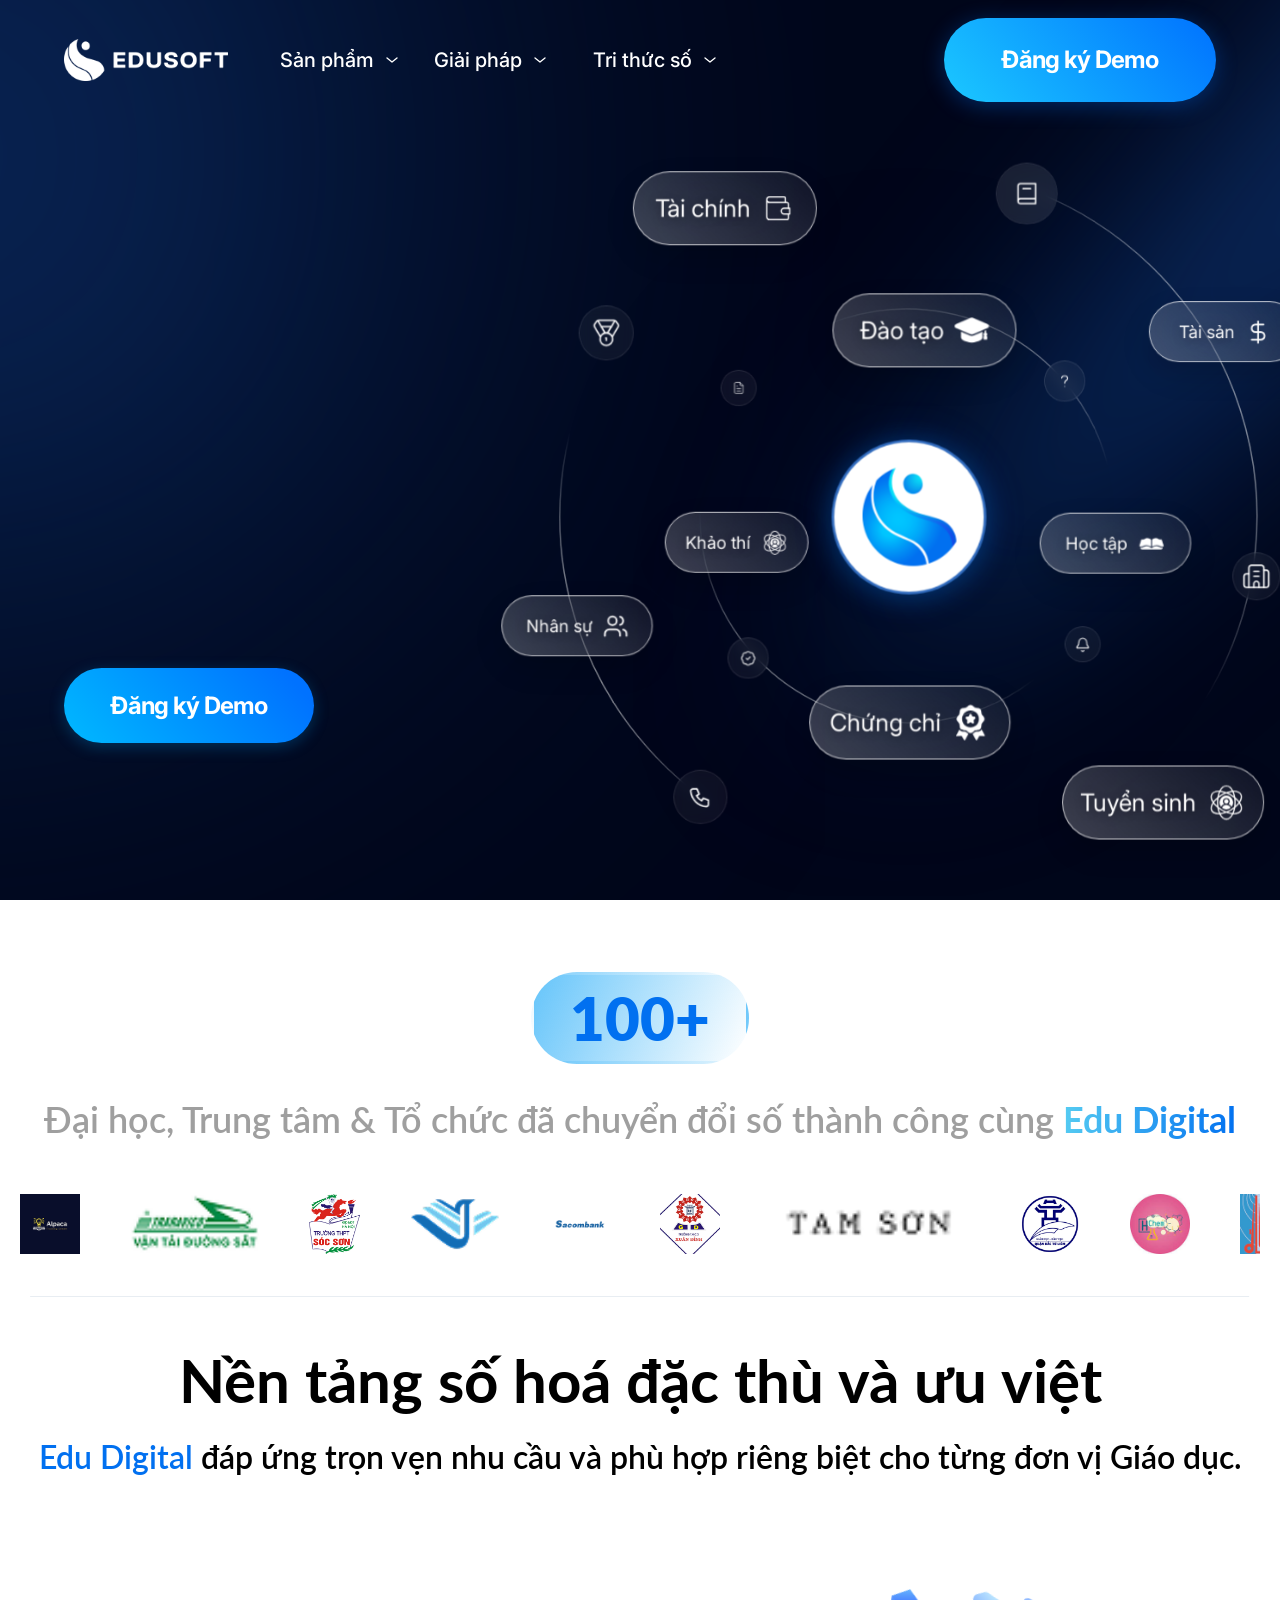
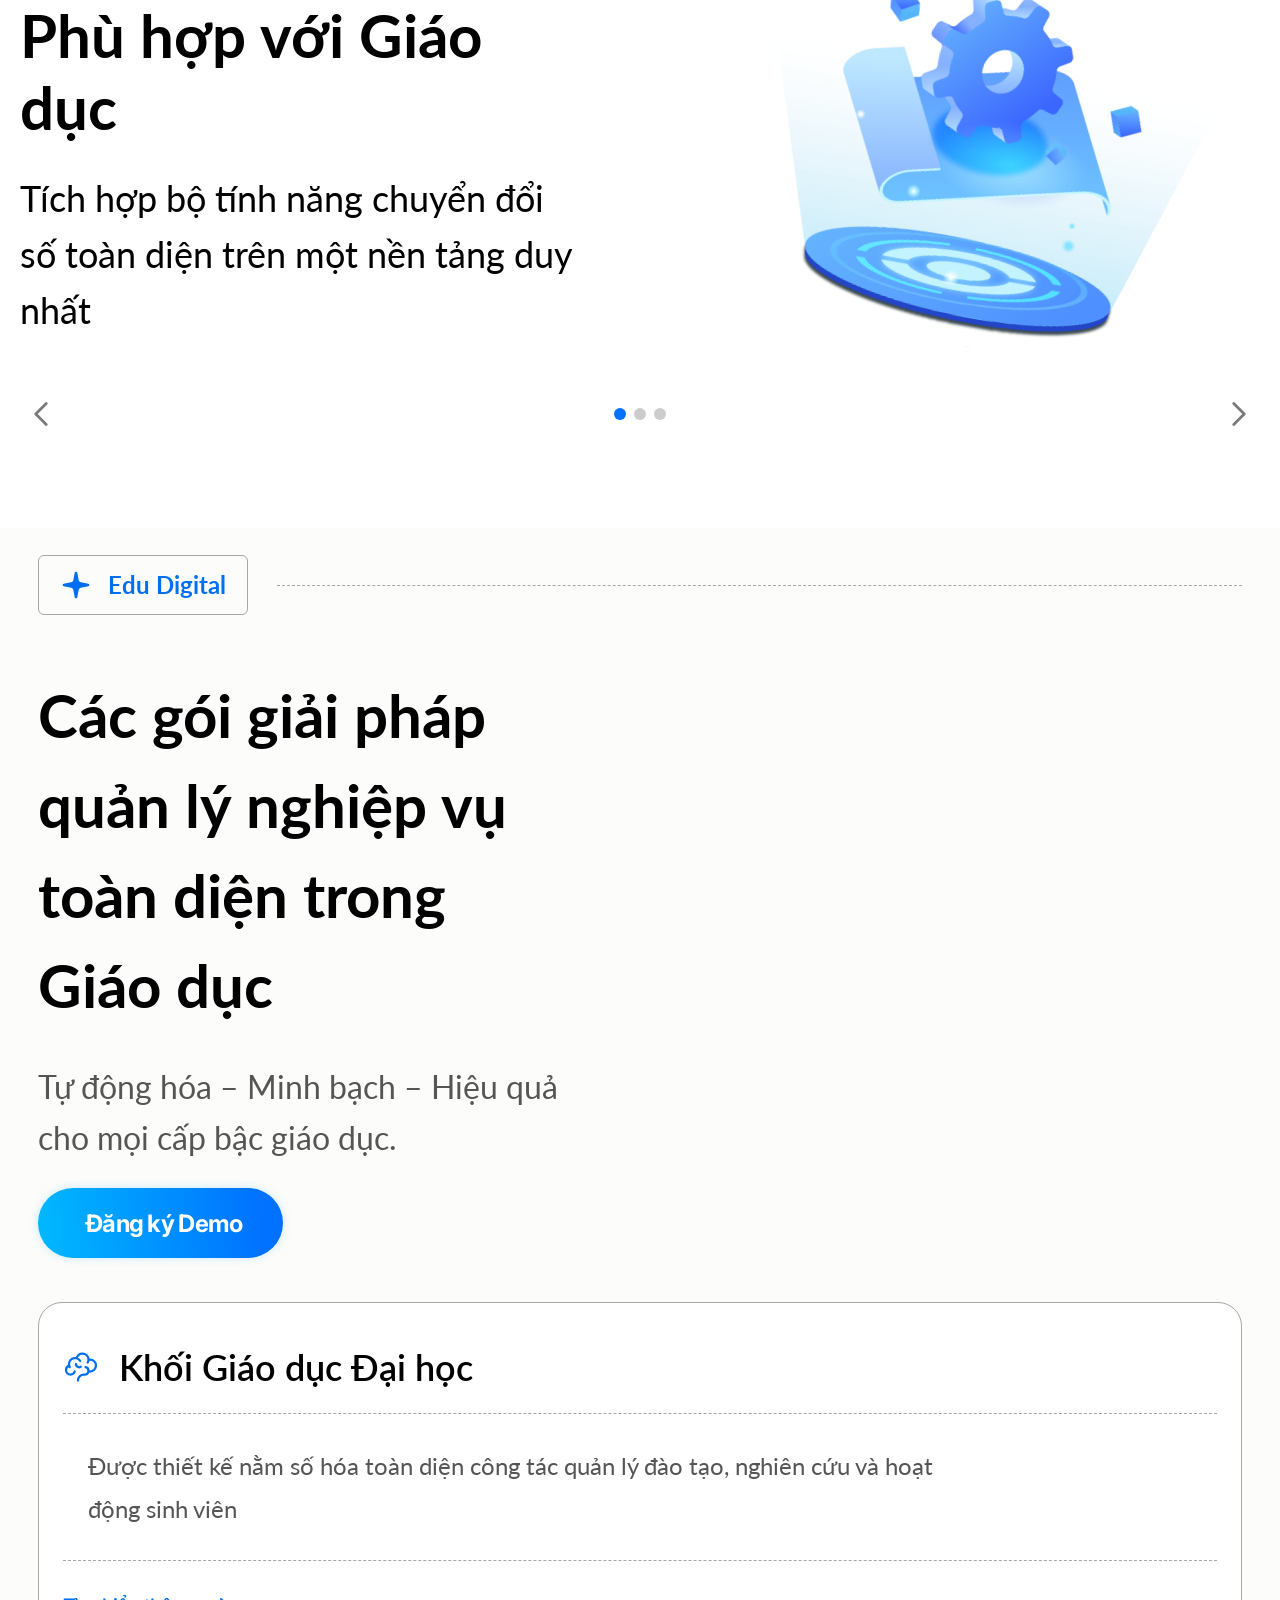
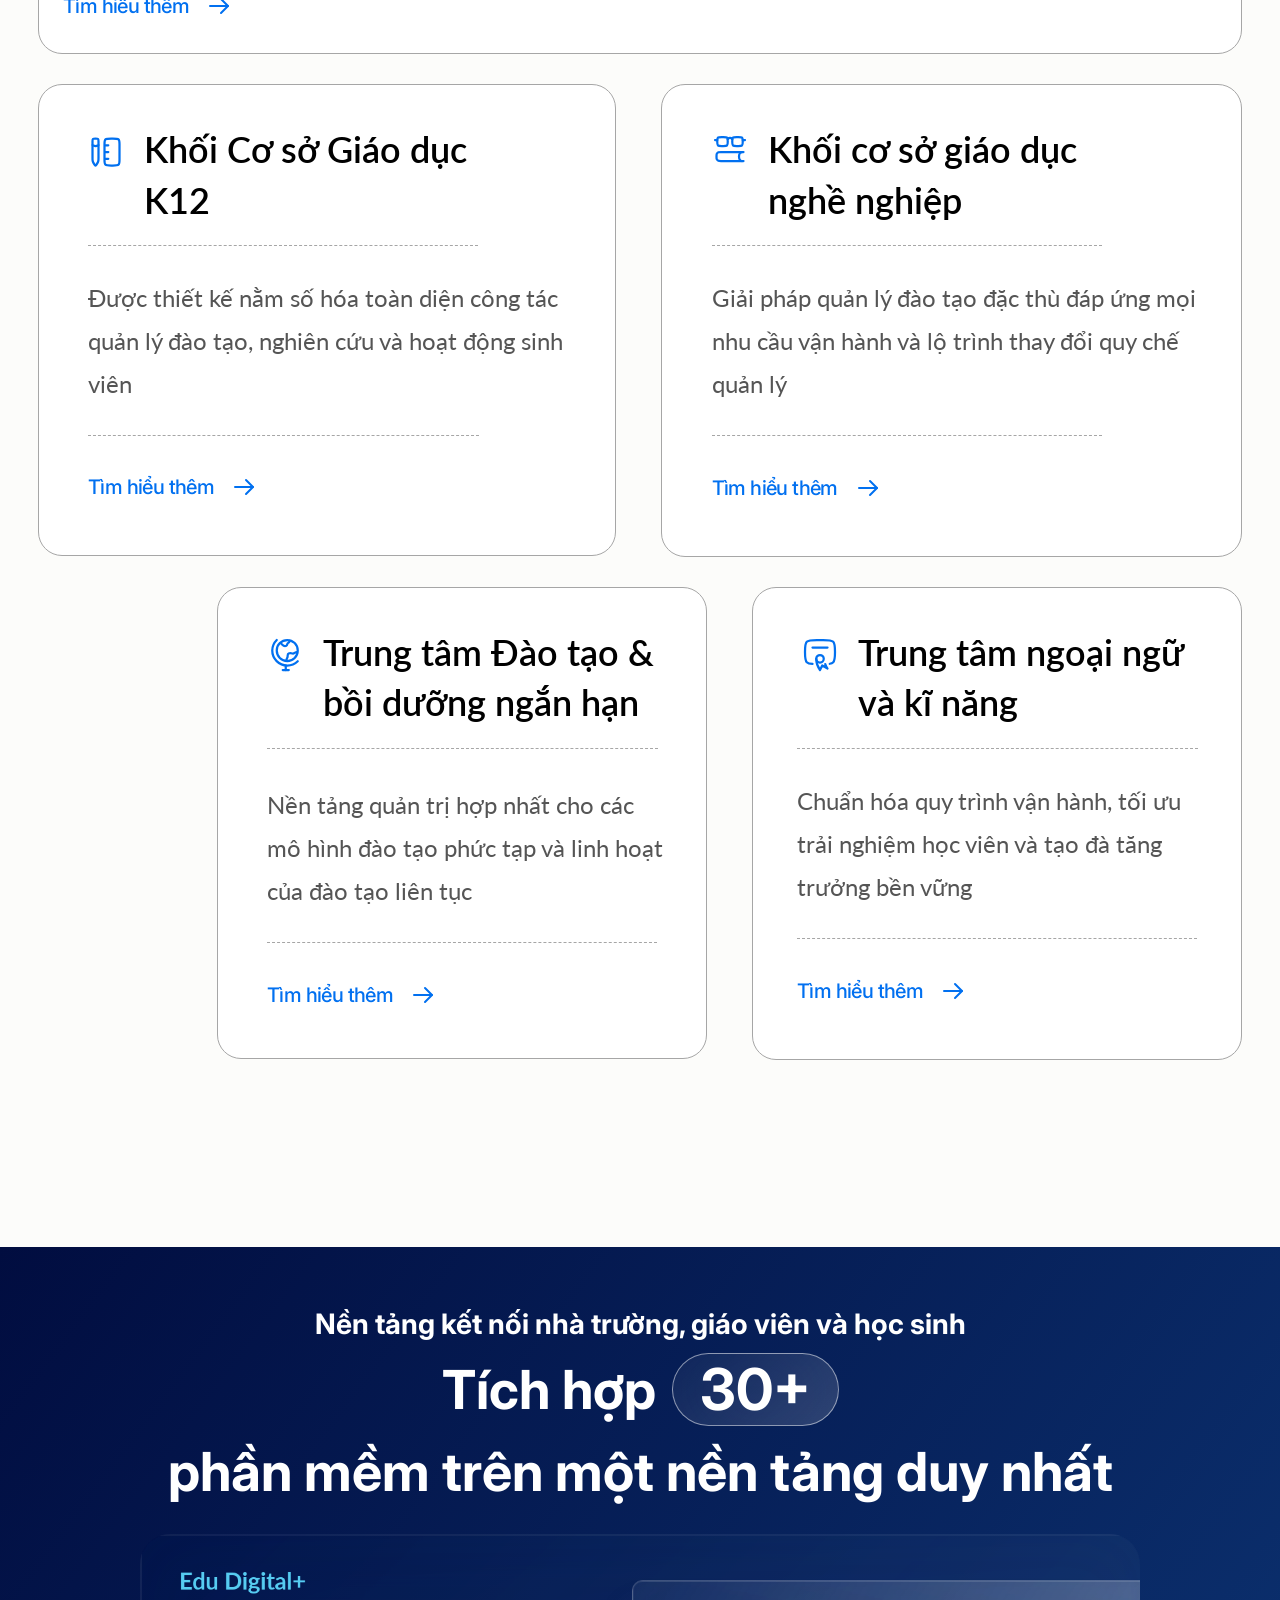
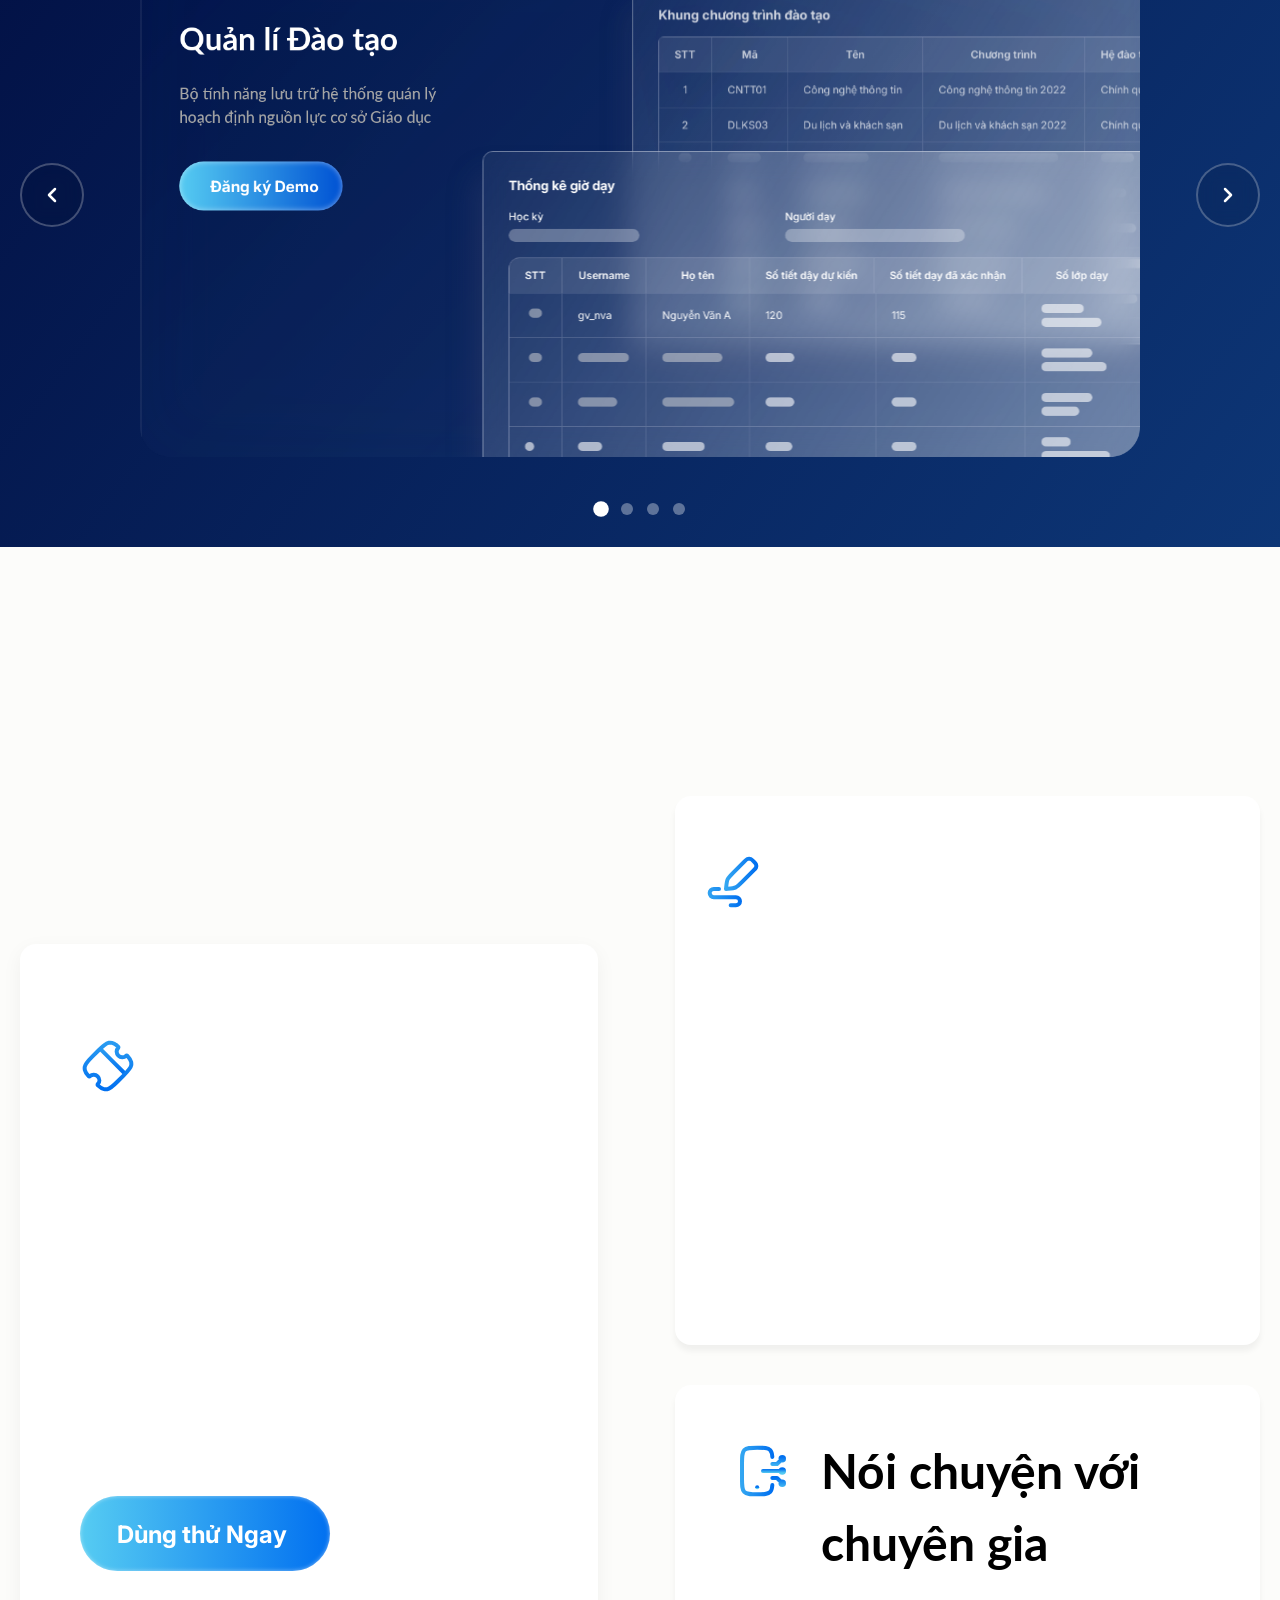
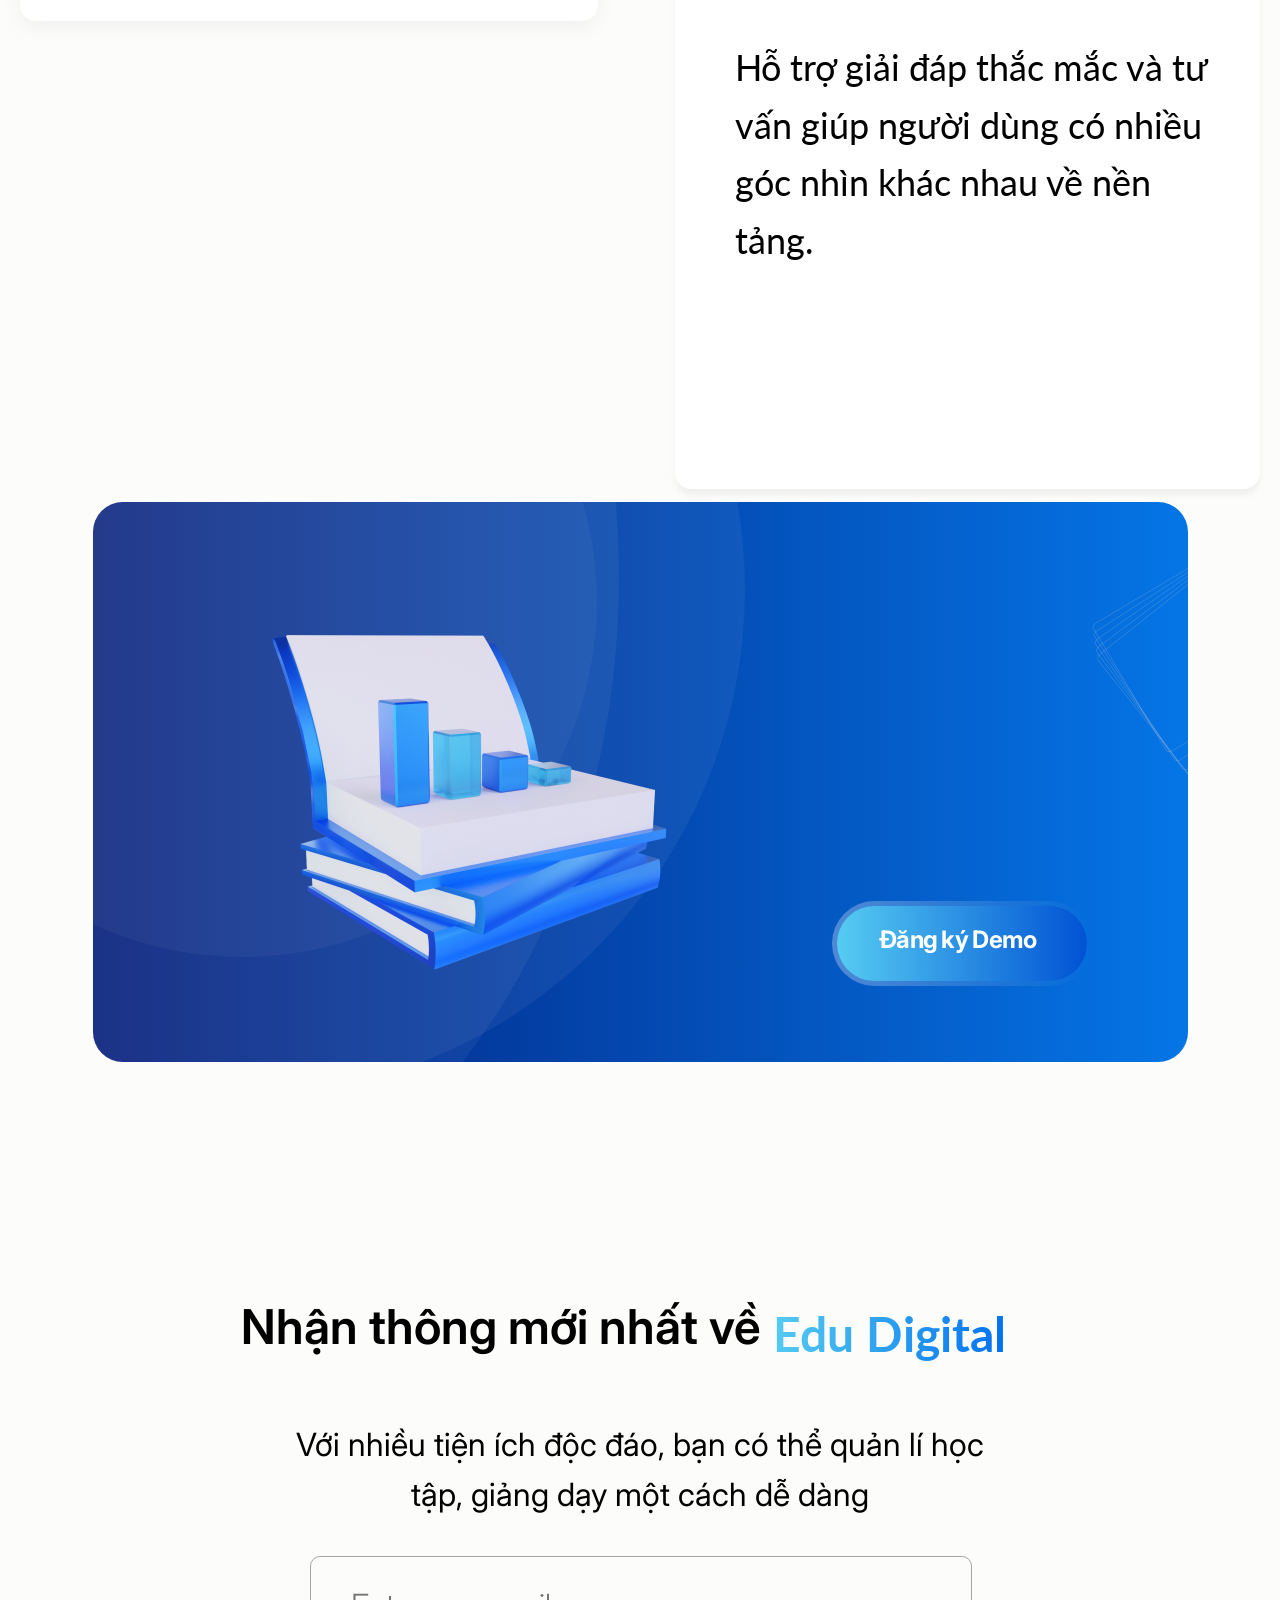
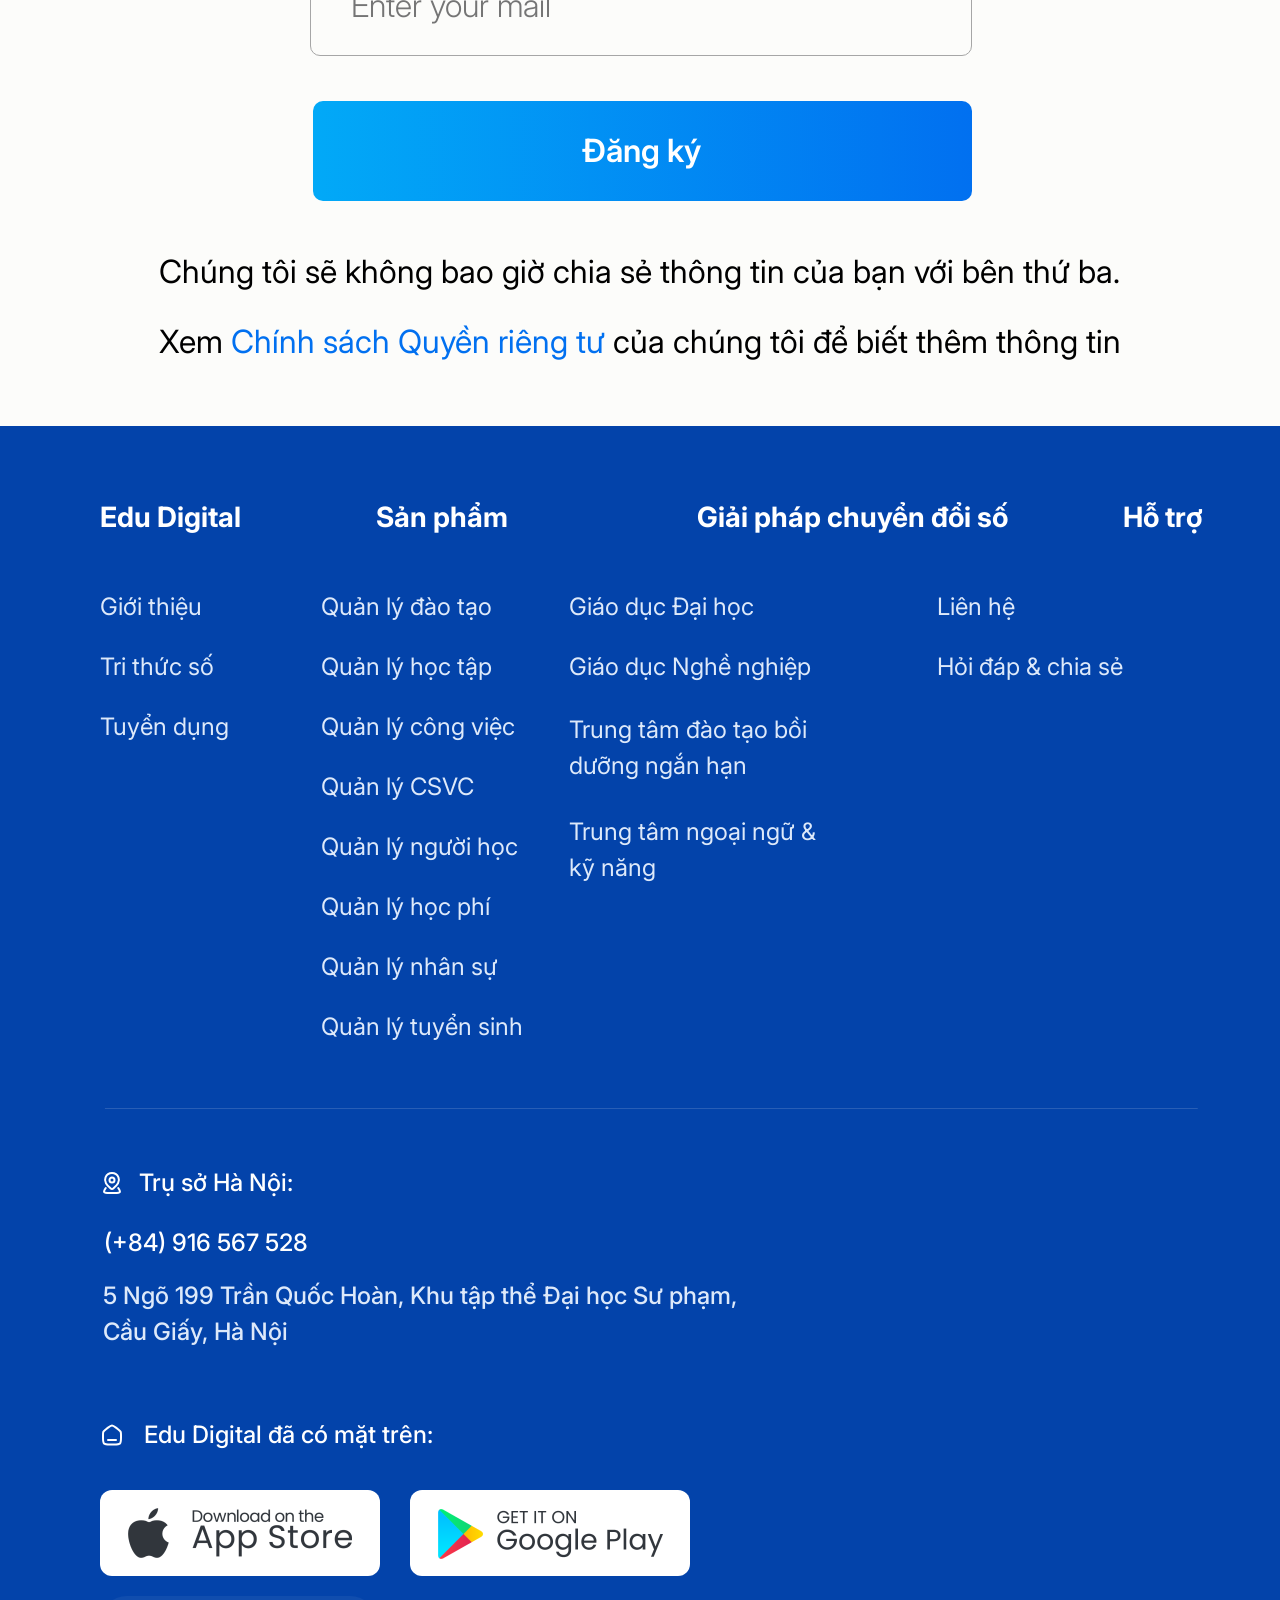
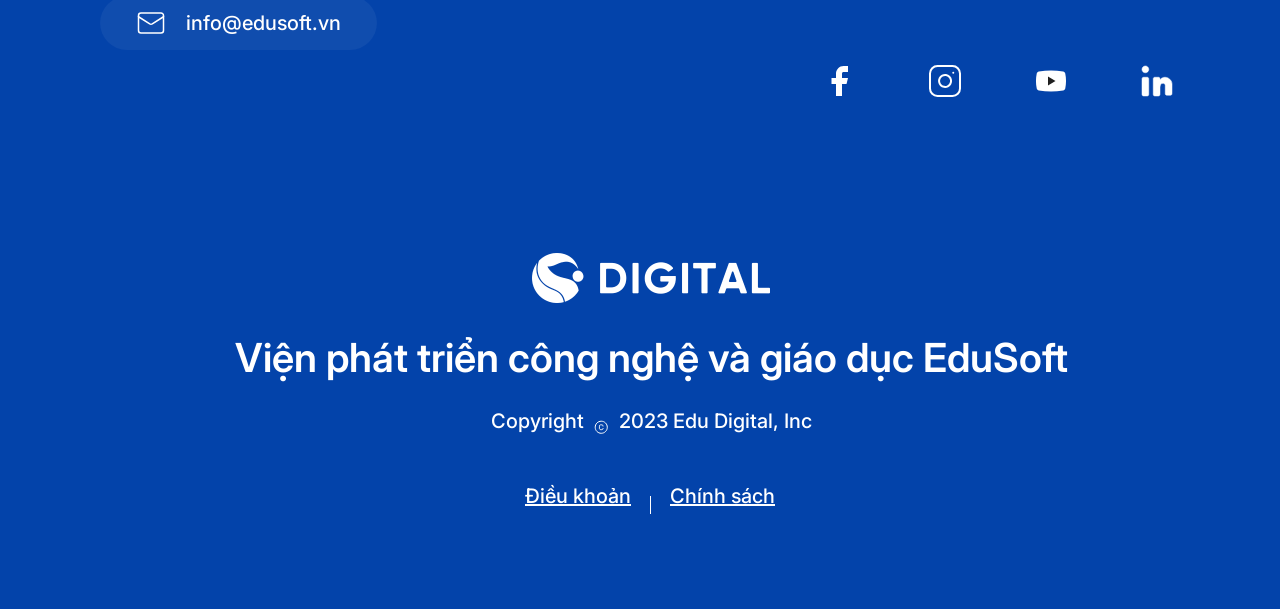
==== MainPage2/index.html @ ef836f47 "first commit" ====
<!DOCTYPE html>
<html>
  <head>
    <meta charset="utf-8" />
    <meta name="viewport" content="initial-scale=1, width=device-width" />
    <link rel="stylesheet" href="./css/variables.css" />
    <link rel="stylesheet" href="./css/reset.css" />
    <link rel="stylesheet" href="./css/base.css" />
    <link rel="stylesheet" href="./css/typography.css" />
    <link rel="stylesheet" href="./css/layout.css" />
    <link rel="stylesheet" href="./css/navbar.css" />
    <link rel="stylesheet" href="./css/hero.css" />
    <link rel="stylesheet" href="./css/partners.css" />
    <link rel="stylesheet" href="./css/foundation.css" />
    <link rel="stylesheet" href="./css/solutions.css" />
    <link rel="stylesheet" href="./css/management-carousel.css" />
    <link rel="stylesheet" href="./css/knowledge.css" />
    <link rel="stylesheet" href="./css/footer.css" />
    <link rel="stylesheet" href="./css/animations.css" />
    <link rel="stylesheet" href="./css/responsive.css" />
    <link rel="stylesheet" href="./css/legacy.css" />
    <link
      rel="stylesheet"
      href="https://fonts.googleapis.com/css2?family=Inter:wght@300;400;500;600;700&display=swap"
    />
    <link
      rel="stylesheet"
      href="https://fonts.googleapis.com/css2?family=Lato:wght@400;600;700;800&display=swap"
    />
  </head>
  <body>
    <div class="desktop-6">
      <!-- ================= HERO SECTION ================= -->
      <section class="ellipse-parent">
        <div class="frame-child"></div>
        <div class="image-76"></div>
        <div class="frame-parent">
          <section class="frame-group">
            <div class="nn-tng-chuyn-i-s-ton-d-parent">
              <h1 class="nn-tng-chuyn">
                Nền tảng chuyển đổi số <br />toàn diện cho Giáo dục
              </h1>
              <div class="h-tr-nh">
                Hỗ trợ nhà trường, giáo viên & học sinh<br />dạy – học – quản lý
                hiệu quả hơn với công nghệ
              </div>
            </div>
            <button class="ng-k-demo-wrapper">
              <b class="ng-k-demo">Đăng ký Demo</b>
            </button>
          </section>
          <div class="frame-container">
            <div class="vector-parent">
              <img class="frame-item" alt="" src="./public/Ellipse-1.svg" />

              <div class="frame-div">
                <!-- SVG Orbit Rings -->
                <img class="orbit-svg" alt="" src="./public/Group-1000009209.svg" />

                <div class="glass-parent">
                  <div class="glass"></div>
                  <div class="ti-chnh-parent">
                    <h2 class="ti-chnh">Tài chính</h2>
                    <img
                      class="tablerwallet-icon"
                      alt=""
                      src="./public/tabler-wallet.svg"
                    />
                  </div>
                </div>
                <div class="glass-group">
                  <div class="glass"></div>
                  <div class="tuyn-sinh-parent">
                    <h2 class="ti-chnh">Tuyển sinh</h2>
                    <img
                      class="khaothi-2-icon"
                      alt=""
                      src="./public/khaothi-2.svg"
                    />
                  </div>
                </div>
                <div class="glass-container">
                  <div class="glass"></div>
                  <div class="o-to-parent">
                    <h2 class="ti-chnh">Đào tạo</h2>
                    <img
                      class="tablerwallet-icon"
                      alt=""
                      src="./public/daotao1-1.svg"
                    />
                  </div>
                </div>
                <div class="glass-parent2">
                  <div class="glass"></div>
                  <div class="chng-ch-parent">
                    <h2 class="ti-chnh">Chứng chỉ</h2>
                    <img
                      class="vb-cc-1-icon"
                      alt=""
                      src="./public/VB-CC-1.svg"
                    />
                  </div>
                </div>
                <div class="glass-parent3">
                  <div class="glass"></div>
                  <div class="hc-tp-parent">
                    <h3 class="hc-tp">Học tập</h3>
                    <img
                      class="hoctap2-1-icon"
                      alt=""
                      src="./public/hoctap2-1.svg"
                    />
                  </div>
                </div>
                <div class="glass-parent4">
                  <div class="glass"></div>
                  <div class="hc-tp-parent">
                    <h3 class="hc-tp">Tài sản</h3>
                    <img class="frame-icon" alt="" src="./public/Frame.svg" />
                  </div>
                </div>
                <div class="glass-parent5">
                  <div class="glass"></div>
                  <div class="hc-tp-parent">
                    <h3 class="hc-tp">Nhân sự</h3>
                    <img class="frame-icon" alt="" src="./public/Frame1.svg" />
                  </div>
                </div>
                <div class="glass-parent6">
                  <div class="glass"></div>
                  <div class="hc-tp-parent">
                    <h3 class="hc-tp">Khảo thí</h3>
                    <img
                      class="hoctap2-1-icon"
                      alt=""
                      src="./public/khaothi-2.svg"
                    />
                  </div>
                </div>
                <img
                  class="frame-child2"
                  alt=""
                  src="./public/Frame-1000009462.svg"
                />

                <img
                  class="frame-child3"
                  alt=""
                  src="./public/Frame-1000009451.svg"
                />

                <img
                  class="frame-child4"
                  alt=""
                  src="./public/Frame-1000009442.svg"
                />

                <img
                  class="frame-child5"
                  alt=""
                  src="./public/Frame-1000009443.svg"
                />

                <img
                  class="frame-child6"
                  alt=""
                  src="./public/Frame-1000009444.svg"
                />

                <img
                  class="frame-child7"
                  loading="lazy"
                  alt=""
                  src="./public/Frame-1000009461.svg"
                />

                <img
                  class="frame-child8"
                  alt=""
                  src="./public/Frame-1000009445.svg"
                />

                <img
                  class="frame-child9"
                  loading="lazy"
                  alt=""
                  src="./public/Frame-1000009457.svg"
                />

                <div class="glass-parent7">
                  <div class="glass9"></div>
                  <img
                    class="draw-2-icon"
                    loading="lazy"
                    alt=""
                    src="./public/draw-2@2x.png"
                  />
                </div>
              </div>
            </div>
            <!-- ================= NAVBAR ================= -->
      <header class="frame-header" id="main-nav">
              <div class="frame-wrapper">
                <div class="frame-parent2">
                  <div class="draw-ngang-white-1-wrapper" style="position: relative; display: inline-flex; align-items: center;">
                    <img
                      class="draw-ngang-white-1-icon"
                      id="nav-logo"
                      loading="lazy"
                      alt=""
                      src="./public/draw-ngang-white-1@2x.png"
                    />
                    <img
                      id="nav-logo-overlay"
                      src="./public/draw_PNG.png"
                      style="position: absolute; left: 0; top: 0; height: 100%; width: auto; opacity: 0; transition: opacity 0.3s ease; pointer-events: none;"
                    />
                  </div>
                  <div class="product-solution-title-wrapper">
                    <div class="product-solution-title">
                      <div class="product-solution-labels">
                        <div class="sn-phm">Sản phẩm</div>
                        <img
                          class="frame-icon"
                          alt=""
                          src="./public/Product-Solution-Options.svg"
                        />
                      </div>
                      <div class="product-solution-labels">
                        <div class="sn-phm">Giải pháp</div>
                        <img
                          class="frame-icon"
                          alt=""
                          src="./public/Product-Solution-Options.svg"
                        />
                      </div>
                    </div>
                  </div>
                  <div class="panel-indicator">
                    <div class="product-solution-labels">
                      <div class="tri-thc-s">Tri thức số</div>
                      <img
                        class="frame-icon"
                        alt=""
                        src="./public/Product-Solution-Options.svg"
                      />
                    </div>
                  </div>
                </div>
              </div>
              <div class="frame-parent3">
                <div class="c-nhn-wrapper">
                  <h3 class="c-nhn">Cá nhân</h3>
                </div>
                <button class="ng-k-demo-container">
                  <b class="ng-k-demo2">Đăng ký Demo</b>
                </button>
              </div>
            </header>
      <!-- ================= /NAVBAR ================= -->
          </div>
        </div>
      </section>
      <!-- ================= /HERO SECTION ================= -->

      <!-- ================= PARTNERS SECTION ================= -->
      <section class="desktop-6-inner">
        <div class="frame-parent4">
          <section class="header-block-wrapper">
            <div class="header-block">
              <div class="header-block-inner">
                <div class="group-div">
                  <div class="glass10"></div>
                  <h2 class="h2">100+</h2>
                </div>
              </div>
              <div class="i-hc-trung-tm-t-chc-parent" style="align-self: center; text-align: center; width: 100%;">
                <h2 class="i-hc-trung" style="width: 100%; text-align: center; white-space: normal;">
                  Đại học, Trung tâm & Tổ chức đã chuyển đổi số thành công cùng <span class="edu-digital">Edu Digital</span>
                </h2>
              </div>
            </div>
          </section>
          <section class="frame-section">
            <div class="frame-parent5">
              <div class="logo-collection-wrapper" style="overflow: hidden;">
                <div class="logo-collection" style="display: flex; width: max-content; gap: 50px; align-items: center; animation: scroll-left 30s linear infinite;">
                  <!-- First set of images -->
                  <img class="logo-item" loading="lazy" alt="" src="./public/437887433_122098022516289779_1476705749833095785_n 1.png" style="height: 60px; object-fit: contain;"/>
                  <img class="logo-item" loading="lazy" alt="" src="./public/6eb3a2205130e06eb921 1.png" style="height: 60px; object-fit: contain;"/>
                  <img class="logo-item" loading="lazy" alt="" src="./public/Logo chon.png" style="height: 60px; object-fit: contain;"/>
                  <img class="logo-item" loading="lazy" alt="" src="./public/Logo ĐH Hoà Bình - Peace University ori 1.png" style="height: 60px; object-fit: contain;"/>
                  <img class="logo-item" loading="lazy" alt="" src="./public/SacomBank logo-01 1.png" style="height: 60px; object-fit: contain;"/>
                  <img class="logo-item" loading="lazy" alt="" src="./public/THCS xuân đỉnh 1.png" style="height: 60px; object-fit: contain;"/>
                  <img class="logo-item" loading="lazy" alt="" src="./public/TamSơn_Logo(Horizontal)_RGB 1.png" style="height: 60px; object-fit: contain;"/>
                  <img class="logo-item" loading="lazy" alt="" src="./public/bactuliemlogo 1.png" style="height: 60px; object-fit: contain;"/>
                  <img class="logo-item" loading="lazy" alt="" src="./public/download.png" style="height: 60px; object-fit: contain;"/>
                  <img class="logo-item" loading="lazy" alt="" src="./public/images (1).png" style="height: 60px; object-fit: contain;"/>
                  <img class="logo-item" loading="lazy" alt="" src="./public/images 2.png" style="height: 60px; object-fit: contain;"/>
                  <img class="logo-item" loading="lazy" alt="" src="./public/images.png" style="height: 60px; object-fit: contain;"/>
                  <img class="logo-item" loading="lazy" alt="" src="./public/lam hồng.png" style="height: 60px; object-fit: contain;"/>
                  <img class="logo-item" loading="lazy" alt="" src="./public/logo-dai-hoc-hang-hai-inkythuatso 1.png" style="height: 60px; object-fit: contain;"/>
                  <img class="logo-item" loading="lazy" alt="" src="./public/logo-pte-magic 1.png" style="height: 60px; object-fit: contain;"/>
                  <img class="logo-item" loading="lazy" alt="" src="./public/share_fb_home 1.png" style="height: 60px; object-fit: contain;"/>
                  
                  <!-- Duplicated set of images for seamless scroll -->
                  <img class="logo-item" loading="lazy" alt="" src="./public/437887433_122098022516289779_1476705749833095785_n 1.png" style="height: 60px; object-fit: contain;"/>
                  <img class="logo-item" loading="lazy" alt="" src="./public/6eb3a2205130e06eb921 1.png" style="height: 60px; object-fit: contain;"/>
                  <img class="logo-item" loading="lazy" alt="" src="./public/Logo chon.png" style="height: 60px; object-fit: contain;"/>
                  <img class="logo-item" loading="lazy" alt="" src="./public/Logo ĐH Hoà Bình - Peace University ori 1.png" style="height: 60px; object-fit: contain;"/>
                  <img class="logo-item" loading="lazy" alt="" src="./public/SacomBank logo-01 1.png" style="height: 60px; object-fit: contain;"/>
                  <img class="logo-item" loading="lazy" alt="" src="./public/THCS xuân đỉnh 1.png" style="height: 60px; object-fit: contain;"/>
                  <img class="logo-item" loading="lazy" alt="" src="./public/TamSơn_Logo(Horizontal)_RGB 1.png" style="height: 60px; object-fit: contain;"/>
                  <img class="logo-item" loading="lazy" alt="" src="./public/bactuliemlogo 1.png" style="height: 60px; object-fit: contain;"/>
                  <img class="logo-item" loading="lazy" alt="" src="./public/download.png" style="height: 60px; object-fit: contain;"/>
                  <img class="logo-item" loading="lazy" alt="" src="./public/images (1).png" style="height: 60px; object-fit: contain;"/>
                  <img class="logo-item" loading="lazy" alt="" src="./public/images 2.png" style="height: 60px; object-fit: contain;"/>
                  <img class="logo-item" loading="lazy" alt="" src="./public/images.png" style="height: 60px; object-fit: contain;"/>
                  <img class="logo-item" loading="lazy" alt="" src="./public/lam hồng.png" style="height: 60px; object-fit: contain;"/>
                  <img class="logo-item" loading="lazy" alt="" src="./public/logo-dai-hoc-hang-hai-inkythuatso 1.png" style="height: 60px; object-fit: contain;"/>
                  <img class="logo-item" loading="lazy" alt="" src="./public/logo-pte-magic 1.png" style="height: 60px; object-fit: contain;"/>
                  <img class="logo-item" loading="lazy" alt="" src="./public/share_fb_home 1.png" style="height: 60px; object-fit: contain;"/>
                </div>
              </div>
              <img class="line-icon" alt="" src="./public/Line.svg" />
            </div>
          </section>
          <!-- ================= /PARTNERS SECTION ================= -->

          <!-- ================= FOUNDATION SECTION ================= -->
          <section class="frame-wrapper3">
            <div class="frame-parent6">
              <div class="nn-tng-s-ho-c-th-v-u-wrapper">
                <h2 class="nn-tng-s">Nền tảng số hoá đặc thù và ưu việt</h2>
              </div>
              <h2 class="edu-digital-p-container">
                <span>Edu Digital</span>
                <span class="p-ng-trn">
                  đáp ứng trọn vẹn nhu cầu và phù hợp riêng biệt cho từng đơn vị
                  Giáo dục.</span
                >
              </h2>
            </div>
          </section>
          <div class="frame-parent7">
            <section class="frame-wrapper4">
              <div class="ph-hp-vi-gio-dc-parent">
                <h2 class="ph-hp-vi">Phù hợp với Giáo dục</h2>
                <h3 class="tch-hp-b">
                  Tích hợp bộ tính năng chuyển đổi số toàn diện trên một nền
                  tảng duy nhất
                </h3>
              </div>
            </section>
            <img
              class="protected-1-icon foundation-slide-img"
              loading="lazy"
              alt=""
              src="./public/Setting 1.svg"
            />
          </div>
          <div class="content-details-parent">
            <img
              class="content-details-icon"
              alt=""
              src="./public/Content-Details.svg"
            />

            <div class="frame-wrapper5" style="align-items: center; justify-content: center;">
              <div class="foundation-dots" style="display: flex; gap: 8px;"></div>
            </div>
            <img
              class="content-details-icon2"
              alt=""
              src="./public/Content-Details.svg"
            />
          </div>
        </div>
      </section>
      <!-- ================= /FOUNDATION SECTION ================= -->

      <!-- ================= SOLUTIONS SECTION ================= -->
      <section class="desktop-6-child">
        <div class="frame-parent8">
          <div class="frame-parent9">
            <section class="frame-wrapper6">
              <div class="detail-container-parent">
                <div class="detail-container">
                  <div class="frame-parent10">
                    <div class="info-box-wrapper">
                      <img
                        class="info-box-icon"
                        alt=""
                        src="./public/Info-Box.svg"
                      />
                    </div>
                    <h3 class="edu-digital2">Edu Digital</h3>
                  </div>
                  <div class="detail-container-inner">
                    <div class="line-div"></div>
                  </div>
                </div>
                <h1 class="cc-gi-gii">
                  Các gói giải pháp quản lý nghiệp vụ toàn diện trong Giáo dục
                </h1>
                <div class="t-ng-ha-minh-bch-hiu-parent">
                  <div class="t-ng-ha">
                    Tự động hóa – Minh bạch – Hiệu quả cho mọi cấp bậc giáo dục.
                  </div>
                  <button class="ng-k-demo-frame">
                    <b class="ng-k-demo">Đăng ký Demo</b>
                  </button>
                </div>
              </div>
            </section>
            <div class="header-container-parent">
              <section class="header-container">
                <div class="primary-header-parent">
                  <div class="primary-header">
                    <div class="box-region">
                      <img
                        class="primary-region-icon"
                        alt=""
                        src="./public/Primary-Region.svg"
                      />
                    </div>
                    <h2 class="khi-gio-dc">Khối Giáo dục Đại học</h2>
                  </div>
                  <div class="line-div"></div>
                </div>
                <div class="container-education">
                  <div class="c-thit-k">
                    Được thiết kế nằm số hóa toàn diện công tác quản lý đào tạo,
                    nghiên cứu và hoạt động sinh viên
                  </div>
                </div>
                <div class="description-separator">
                  <div class="description-separator-child"></div>
                </div>
                <div class="tm-hiu-thm-parent">
                  <h3 class="tm-hiu-thm">Tìm hiểu thêm</h3>
                  <img
                    class="shape-marker-icon"
                    alt=""
                    src="./public/Shape-Marker.svg"
                  />
                </div>
              </section>
              <section class="core-block">
                <div class="block-core-item">
                  <div class="item-core-element-parent">
                    <div class="item-core-element">
                      <div class="level-education-item">
                        <img
                          class="primary-region-icon"
                          alt=""
                          src="./public/Type-Items.svg"
                        />
                      </div>
                      <h3 class="khi-c-s">Khối Cơ sở Giáo dục K12</h3>
                    </div>
                    <div class="line-div"></div>
                  </div>
                  <div class="training-management">
                    <div class="c-thit-k2">
                      Được thiết kế nằm số hóa toàn diện công tác quản lý đào
                      tạo, nghiên cứu và hoạt động sinh viên
                    </div>
                    <div class="vertical-separator"></div>
                  </div>
                  <div class="tm-hiu-thm-parent">
                    <h3 class="tm-hiu-thm">Tìm hiểu thêm</h3>
                    <img
                      class="shape-marker-icon"
                      alt=""
                      src="./public/Shape-Marker.svg"
                    />
                  </div>
                </div>
                <div class="block-core-item2">
                  <div class="item-core-element-parent">
                    <div class="item-core-element">
                      <div class="box-region">
                        <img
                          class="primary-region-icon"
                          alt=""
                          src="./public/Frame2.svg"
                        />
                      </div>
                      <h3 class="khi-c-s">Khối cơ sở giáo dục nghề nghiệp</h3>
                    </div>
                    <div class="line-div"></div>
                  </div>
                  <div class="gii-php-qun">
                    Giải pháp quản lý đào tạo đặc thù đáp ứng mọi nhu cầu vận
                    hành và lộ trình thay đổi quy chế quản lý
                  </div>
                  <div class="block-core-item-inner">
                    <div class="description-separator-child"></div>
                  </div>
                  <div class="tm-hiu-thm-parent">
                    <h3 class="tm-hiu-thm">Tìm hiểu thêm</h3>
                    <img
                      class="shape-marker-icon"
                      alt=""
                      src="./public/Shape-Marker.svg"
                    />
                  </div>
                </div>
              </section>
            </div>
          </div>
          <section class="training-platform">
            <div class="platform-details">
              <div class="training-modules">
                <div class="model-types">
                  <div class="level-education-item">
                    <img
                      class="primary-region-icon"
                      alt=""
                      src="./public/Skills-Areas.svg"
                    />
                  </div>
                  <h3 class="trung-tm-o">
                    Trung tâm Đào tạo & bồi dưỡng ngắn hạn
                  </h3>
                </div>
                <div class="vertical-separator"></div>
              </div>
              <div class="gii-php-qun">
                Nền tảng quản trị hợp nhất cho các mô hình đào tạo phức tạp và
                linh hoạt của đào tạo liên tục
              </div>
              <div class="direction-area">
                <div class="description-separator-child"></div>
              </div>
              <div class="tm-hiu-thm-parent">
                <h3 class="tm-hiu-thm">Tìm hiểu thêm</h3>
                <img
                  class="shape-marker-icon"
                  alt=""
                  src="./public/Shape-Marker.svg"
                />
              </div>
            </div>
            <div class="platform-details2">
              <div class="frame-parent13">
                <div class="frame-wrapper7">
                  <div class="frame-parent14">
                    <div class="level-education-item">
                      <img
                        class="primary-region-icon"
                        alt=""
                        src="./public/Element-Bottom.svg"
                      />
                    </div>
                    <h3 class="trung-tm-o">Trung tâm ngoại ngữ và kĩ năng</h3>
                  </div>
                </div>
                <div class="frame-child14"></div>
              </div>
              <div class="gii-php-qun">
                Chuẩn hóa quy trình vận hành, tối ưu trải nghiệm học viên và tạo
                đà tăng trưởng bền vững
              </div>
              <div class="platform-details-inner">
                <div class="description-separator-child"></div>
              </div>
              <div class="tm-hiu-thm-parent">
                <h3 class="tm-hiu-thm">Tìm hiểu thêm</h3>
                <img
                  class="shape-marker-icon"
                  alt=""
                  src="./public/Shape-Marker.svg"
                />
              </div>
            </div>
          </section>
        </div>
      </section>
      <!-- ================= /SOLUTIONS SECTION ================= -->

      <!-- ================= MANAGEMENT CAROUSEL SECTION ================= -->
      <div class="background-1-parent">
        <div class="background-1"></div>
        <div class="kt-ni-tri">Kết nối tri thức,<br />Vượt mọi giới hạn</div>
        <div class="khng-ch-l">
          Không chỉ là phần mềm, Edu Digital cung cấp giải pháp, tri thức & sự
          đồng hành cùng bạn
        </div>
        <div class="ng-k-demo-wrapper2">
          <b class="ng-k-demo4">Đăng ký Demo</b>
        </div>
        <img class="frame-child16" alt="" src="./public/Group-239440@2x.png" />

        <img class="frame-child17" alt="" src="./public/Group-239438@2x.png" />

        <div class="oval-parent">
          <div class="oval"></div>
          <div class="oval-copy"></div>
          <div class="oval-copy-2"></div>
          <img class="book-2-icon" alt="" src="./public/book-2@2x.png" />
        </div>
      </div>
            <section class="integrate-school">
        <!-- Fixed header -->
        <div class="mng-header">
          <p class="mng-subtitle">Nền tảng kết nối nhà trường, giáo viên và học sinh</p>
          <div class="mng-title-row">
            <span class="mng-title-word">Tích hợp</span>
            <span class="mng-badge"><span class="mng-badge-bg"></span><span class="mng-badge-text">30+</span></span>
            <span class="mng-title-word">phần mềm trên một nền tảng duy nhất</span>
          </div>
        </div>

        <!-- Carousel wrapper (holds arrows + viewport) -->
        <div class="mng-carousel-wrap">
          <!-- Prev arrow -->
          <button class="mng-nav mng-nav-prev" id="management-prev" aria-label="Slide trước">
            <svg width="24" height="24" viewBox="0 0 24 24" fill="none"><path d="M15 18L9 12L15 6" stroke="white" stroke-width="2.5" stroke-linecap="round" stroke-linejoin="round"/></svg>
          </button>

          <!-- Slides viewport -->
          <div class="mng-viewport" id="management-slider">
            <div class="mng-track" id="management-track">

                  <div class="mng-slide" data-index="0">
                    <div class="mng-card-scaler">
                      <div style="width: 1530px; height: 800px; position: relative; overflow: hidden">
        <div style="width: 1530px; height: 800px; left: 0px; top: 0px; position: absolute; opacity: 0.10; background: linear-gradient(135deg, rgba(0, 73, 175, 0.12) 0%, rgba(255, 255, 255, 0.48) 100%); border-radius: 30px; border: 3px rgba(255, 255, 255, 0.50) solid; backdrop-filter: blur(50px)"></div>
        <div style="width: 336px; left: 60px; top: 124px; position: absolute; color: white; font-size: 48px; font-family: Lato; font-weight: 700; line-height: 72px; word-wrap: break-word">Quản lí Đào tạo</div>
        <div style="left: 60px; top: 44px; position: absolute; color: #56CCF2; font-size: 36px; font-family: Lato; font-weight: 700; line-height: 54px; word-wrap: break-word">Edu Digital+</div>
        <div style="width: 410px; left: 60px; top: 226px; position: absolute; color: #A6A6A6; font-size: 24px; font-family: Lato; font-weight: 500; line-height: 36px; word-wrap: break-word">Bộ tính năng lưu trữ hệ thống quán lý hoạch định nguồn lực cơ sở Giáo dục</div>
        <div style="width: 250px; height: 75px; left: 60px; top: 348px; position: absolute; background: linear-gradient(90deg, #56CCF2 0%, #0052D4 100%); box-shadow: 0px 0px 10px rgba(255, 255, 255, 0.50) inset; overflow: hidden; border-radius: 50px">
            <div style="left: 47px; top: 24px; position: absolute; color: white; font-size: 24px; font-family: Inter; font-weight: 700; word-wrap: break-word">Đăng ký Demo</div>
        </div>
        <div style="width: 1172px; height: 550px; left: 753px; top: 71px; position: absolute; opacity: 0.80; border-radius: 16px">
            <div style="width: 1172px; height: 550px; left: 0px; top: 0px; position: absolute; opacity: 0.10; background: linear-gradient(135deg, rgba(0, 73, 175, 0.12) 0%, rgba(255, 255, 255, 0.48) 100%); box-shadow: 0px 1.2000000476837158px 100px rgba(255, 255, 255, 0.20) inset; border-radius: 16px; border: 1px rgba(255, 255, 255, 0.50) solid"></div>
            <div style="padding: 40px; left: 0px; top: 0px; position: absolute; background: linear-gradient(123deg, rgba(255, 255, 255, 0.05) 0%, rgba(255, 255, 255, 0.50) 100%); background-blend-mode: overlay; box-shadow: -12.180000305175781px 36.689998626708984px 44.900001525878906px rgba(81, 78, 120, 0.25); border-radius: 16px; outline: 1px rgba(255, 255, 255, 0.50) solid; outline-offset: -1px; backdrop-filter: blur(10px); flex-direction: column; justify-content: flex-start; align-items: flex-start; gap: 20px; display: inline-flex">
                <div style="color: white; font-size: 20px; font-family: Inter; font-weight: 700; line-height: 26px; word-wrap: break-word">Khung chương trình đào tạo</div>
                <div style="align-self: stretch; overflow: hidden; border-radius: 8px; outline: 1px rgba(233, 235, 248, 0.20) solid; outline-offset: -1px; flex-direction: column; justify-content: flex-start; align-items: flex-start; display: flex">
                    <div style="background: rgba(255, 255, 255, 0); overflow: hidden; justify-content: flex-start; align-items: flex-start; display: inline-flex">
                        <div style="align-self: stretch; background: rgba(255, 255, 255, 0.10); border-left: 1px rgba(233, 235, 248, 0.20) solid; border-top: 1px rgba(233, 235, 248, 0.20) solid; flex-direction: column; justify-content: center; align-items: center; display: inline-flex">
                            <div style="padding-left: 24px; padding-right: 24px; padding-top: 16px; padding-bottom: 16px; overflow: hidden; justify-content: flex-start; align-items: center; display: inline-flex">
                                <div style="color: white; font-size: 16px; font-family: Inter; font-weight: 600; line-height: 20.80px; word-wrap: break-word">STT</div>
                            </div>
                        </div>
                        <div style="width: 115px; align-self: stretch; background: rgba(255, 255, 255, 0.10); border-left: 1px rgba(233, 235, 248, 0.20) solid; border-top: 1px rgba(233, 235, 248, 0.20) solid; flex-direction: column; justify-content: center; align-items: center; display: inline-flex">
                            <div style="padding-left: 24px; padding-right: 24px; padding-top: 16px; padding-bottom: 16px; overflow: hidden; justify-content: flex-start; align-items: center; display: inline-flex">
                                <div style="text-align: center; color: white; font-size: 16px; font-family: Inter; font-weight: 600; line-height: 20.80px; word-wrap: break-word">Mã</div>
                            </div>
                        </div>
                        <div style="width: 206px; align-self: stretch; background: rgba(255, 255, 255, 0.10); border-left: 1px rgba(233, 235, 248, 0.20) solid; border-top: 1px rgba(233, 235, 248, 0.20) solid; flex-direction: column; justify-content: center; align-items: center; display: inline-flex">
                            <div style="padding-left: 24px; padding-right: 24px; padding-top: 16px; padding-bottom: 16px; overflow: hidden; justify-content: flex-start; align-items: center; display: inline-flex">
                                <div style="text-align: center; color: white; font-size: 16px; font-family: Inter; font-weight: 600; line-height: 20.80px; word-wrap: break-word">Tên</div>
                            </div>
                        </div>
                        <div style="width: 247px; align-self: stretch; background: rgba(255, 255, 255, 0.10); border-left: 1px rgba(233, 235, 248, 0.20) solid; border-top: 1px rgba(233, 235, 248, 0.20) solid; flex-direction: column; justify-content: center; align-items: center; display: inline-flex">
                            <div style="padding-left: 24px; padding-right: 24px; padding-top: 16px; padding-bottom: 16px; overflow: hidden; justify-content: flex-start; align-items: center; display: inline-flex">
                                <div style="text-align: center; color: white; font-size: 16px; font-family: Inter; font-weight: 600; line-height: 20.80px; word-wrap: break-word">Chương trình</div>
                            </div>
                        </div>
                        <div style="align-self: stretch; background: rgba(255, 255, 255, 0.10); border-left: 1px rgba(233, 235, 248, 0.20) solid; border-top: 1px rgba(233, 235, 248, 0.20) solid; flex-direction: column; justify-content: center; align-items: center; display: inline-flex">
                            <div style="padding-left: 24px; padding-right: 24px; padding-top: 16px; padding-bottom: 16px; overflow: hidden; justify-content: flex-start; align-items: center; display: inline-flex">
                                <div style="color: white; font-size: 16px; font-family: Inter; font-weight: 600; line-height: 20.80px; word-wrap: break-word">Hệ đào tạo</div>
                            </div>
                        </div>
                        <div style="align-self: stretch; background: rgba(255, 255, 255, 0.10); border-left: 1px rgba(233, 235, 248, 0.20) solid; border-top: 1px rgba(233, 235, 248, 0.20) solid; flex-direction: column; justify-content: center; align-items: center; display: inline-flex">
                            <div style="padding-left: 24px; padding-right: 24px; padding-top: 16px; padding-bottom: 16px; overflow: hidden; justify-content: flex-start; align-items: center; display: inline-flex">
                                <div style="color: white; font-size: 16px; font-family: Inter; font-weight: 600; line-height: 20.80px; word-wrap: break-word">Trình độ đào tạo</div>
                            </div>
                        </div>
                        <div style="align-self: stretch; background: rgba(255, 255, 255, 0.10); border-left: 1px rgba(233, 235, 248, 0.20) solid; border-top: 1px rgba(233, 235, 248, 0.20) solid; flex-direction: column; justify-content: center; align-items: center; display: inline-flex">
                            <div style="padding-left: 24px; padding-right: 24px; padding-top: 16px; padding-bottom: 16px; overflow: hidden; justify-content: flex-start; align-items: center; display: inline-flex">
                                <div style="color: white; font-size: 16px; font-family: Inter; font-weight: 600; line-height: 20.80px; word-wrap: break-word">Tổng tín chỉ</div>
                            </div>
                        </div>
                    </div>
                    <div style="background: rgba(255, 255, 255, 0); overflow: hidden; justify-content: flex-start; align-items: flex-start; display: inline-flex">
                        <div data-type="Default" style="width: 80px; align-self: stretch; background: rgba(255, 255, 255, 0); border-left: 1px rgba(233, 235, 248, 0.20) solid; border-top: 1px rgba(233, 235, 248, 0.20) solid; flex-direction: column; justify-content: center; align-items: center; display: inline-flex">
                            <div style="align-self: stretch; padding-left: 24px; padding-right: 24px; padding-top: 16px; padding-bottom: 16px; overflow: hidden; justify-content: center; align-items: center; display: inline-flex">
                                <div style="color: white; font-size: 16px; font-family: Inter; font-weight: 400; line-height: 20.80px; word-wrap: break-word">1</div>
                            </div>
                        </div>
                        <div data-type="Default" style="width: 115px; align-self: stretch; background: rgba(255, 255, 255, 0); border-left: 1px rgba(233, 235, 248, 0.20) solid; border-top: 1px rgba(233, 235, 248, 0.20) solid; flex-direction: column; justify-content: center; align-items: center; display: inline-flex">
                            <div style="align-self: stretch; padding-left: 24px; padding-right: 24px; padding-top: 16px; padding-bottom: 16px; overflow: hidden; justify-content: flex-start; align-items: center; display: inline-flex">
                                <div style="color: white; font-size: 16px; font-family: Inter; font-weight: 400; line-height: 20.80px; word-wrap: break-word">CNTT01</div>
                            </div>
                        </div>
                        <div data-type="Default" style="width: 206px; align-self: stretch; background: rgba(255, 255, 255, 0); border-left: 1px rgba(233, 235, 248, 0.20) solid; border-top: 1px rgba(233, 235, 248, 0.20) solid; flex-direction: column; justify-content: center; align-items: center; display: inline-flex">
                            <div style="align-self: stretch; padding-left: 24px; padding-right: 24px; padding-top: 16px; padding-bottom: 16px; overflow: hidden; justify-content: flex-start; align-items: center; display: inline-flex">
                                <div style="color: white; font-size: 16px; font-family: Inter; font-weight: 400; line-height: 20.80px; word-wrap: break-word">Công nghệ thông tin</div>
                            </div>
                        </div>
                        <div data-type="Default" style="width: 247px; align-self: stretch; background: rgba(255, 255, 255, 0); border-left: 1px rgba(233, 235, 248, 0.20) solid; border-top: 1px rgba(233, 235, 248, 0.20) solid; flex-direction: column; justify-content: center; align-items: center; display: inline-flex">
                            <div style="align-self: stretch; padding-left: 24px; padding-right: 24px; padding-top: 16px; padding-bottom: 16px; overflow: hidden; justify-content: flex-start; align-items: center; display: inline-flex">
                                <div style="color: white; font-size: 16px; font-family: Inter; font-weight: 400; line-height: 20.80px; word-wrap: break-word">Công nghệ thông tin 2022</div>
                            </div>
                        </div>
                        <div data-type="Default" style="width: 132px; align-self: stretch; background: rgba(255, 255, 255, 0); border-left: 1px rgba(233, 235, 248, 0.20) solid; border-top: 1px rgba(233, 235, 248, 0.20) solid; flex-direction: column; justify-content: center; align-items: center; display: inline-flex">
                            <div style="align-self: stretch; padding-left: 24px; padding-right: 24px; padding-top: 16px; padding-bottom: 16px; overflow: hidden; justify-content: flex-start; align-items: center; display: inline-flex">
                                <div style="color: white; font-size: 16px; font-family: Inter; font-weight: 400; line-height: 20.80px; word-wrap: break-word">Chính quy</div>
                            </div>
                        </div>
                        <div data-type="Default" style="width: 174px; align-self: stretch; background: rgba(255, 255, 255, 0); border-left: 1px rgba(233, 235, 248, 0.20) solid; border-top: 1px rgba(233, 235, 248, 0.20) solid; flex-direction: column; justify-content: center; align-items: center; display: inline-flex">
                            <div style="align-self: stretch; padding-left: 24px; padding-right: 24px; padding-top: 16px; padding-bottom: 16px; overflow: hidden; justify-content: flex-start; align-items: center; display: inline-flex">
                                <div style="color: white; font-size: 16px; font-family: Inter; font-weight: 400; line-height: 20.80px; word-wrap: break-word">Đại học</div>
                            </div>
                        </div>
                        <div data-type="Default" style="width: 138px; align-self: stretch; background: rgba(255, 255, 255, 0); border-left: 1px rgba(233, 235, 248, 0.20) solid; border-top: 1px rgba(233, 235, 248, 0.20) solid; flex-direction: column; justify-content: center; align-items: center; display: inline-flex">
                            <div style="align-self: stretch; padding-left: 24px; padding-right: 24px; padding-top: 16px; padding-bottom: 16px; overflow: hidden; justify-content: flex-start; align-items: center; display: inline-flex">
                                <div style="color: white; font-size: 16px; font-family: Inter; font-weight: 400; line-height: 20.80px; word-wrap: break-word">130</div>
                            </div>
                        </div>
                    </div>
                    <div style="background: rgba(255, 255, 255, 0); overflow: hidden; justify-content: flex-start; align-items: flex-start; display: inline-flex">
                        <div style="width: 80px; align-self: stretch; background: rgba(255, 255, 255, 0); border-left: 1px rgba(233, 235, 248, 0.20) solid; border-top: 1px rgba(233, 235, 248, 0.20) solid; flex-direction: column; justify-content: center; align-items: center; display: inline-flex">
                            <div style="align-self: stretch; padding-left: 24px; padding-right: 24px; padding-top: 16px; padding-bottom: 16px; overflow: hidden; justify-content: center; align-items: center; display: inline-flex">
                                <div style="color: white; font-size: 16px; font-family: Inter; font-weight: 400; line-height: 20.80px; word-wrap: break-word">2</div>
                            </div>
                        </div>
                        <div style="width: 115px; align-self: stretch; background: rgba(255, 255, 255, 0); border-left: 1px rgba(233, 235, 248, 0.20) solid; border-top: 1px rgba(233, 235, 248, 0.20) solid; flex-direction: column; justify-content: center; align-items: center; display: inline-flex">
                            <div style="align-self: stretch; padding-left: 24px; padding-right: 24px; padding-top: 16px; padding-bottom: 16px; overflow: hidden; justify-content: flex-start; align-items: center; display: inline-flex">
                                <div style="color: white; font-size: 16px; font-family: Inter; font-weight: 400; line-height: 20.80px; word-wrap: break-word">DLKS03</div>
                            </div>
                        </div>
                        <div style="width: 206px; align-self: stretch; background: rgba(255, 255, 255, 0); border-left: 1px rgba(233, 235, 248, 0.20) solid; border-top: 1px rgba(233, 235, 248, 0.20) solid; flex-direction: column; justify-content: center; align-items: center; display: inline-flex">
                            <div style="align-self: stretch; padding-left: 24px; padding-right: 24px; padding-top: 16px; padding-bottom: 16px; overflow: hidden; justify-content: flex-start; align-items: center; display: inline-flex">
                                <div style="color: white; font-size: 16px; font-family: Inter; font-weight: 400; line-height: 20.80px; word-wrap: break-word">Du lịch và khách sạn</div>
                            </div>
                        </div>
                        <div style="width: 247px; align-self: stretch; background: rgba(255, 255, 255, 0); border-left: 1px rgba(233, 235, 248, 0.20) solid; border-top: 1px rgba(233, 235, 248, 0.20) solid; flex-direction: column; justify-content: center; align-items: center; display: inline-flex">
                            <div style="align-self: stretch; padding-left: 24px; padding-right: 24px; padding-top: 16px; padding-bottom: 16px; overflow: hidden; justify-content: flex-start; align-items: center; display: inline-flex">
                                <div style="color: white; font-size: 16px; font-family: Inter; font-weight: 400; line-height: 20.80px; word-wrap: break-word">Du lịch và khách sạn 2022</div>
                            </div>
                        </div>
                        <div style="width: 132px; align-self: stretch; background: rgba(255, 255, 255, 0); border-left: 1px rgba(233, 235, 248, 0.20) solid; border-top: 1px rgba(233, 235, 248, 0.20) solid; flex-direction: column; justify-content: center; align-items: center; display: inline-flex">
                            <div style="align-self: stretch; padding-left: 24px; padding-right: 24px; padding-top: 16px; padding-bottom: 16px; overflow: hidden; justify-content: flex-start; align-items: center; display: inline-flex">
                                <div style="color: white; font-size: 16px; font-family: Inter; font-weight: 400; line-height: 20.80px; word-wrap: break-word">Chính quy</div>
                            </div>
                        </div>
                        <div style="width: 174px; align-self: stretch; background: rgba(255, 255, 255, 0); border-left: 1px rgba(233, 235, 248, 0.20) solid; border-top: 1px rgba(233, 235, 248, 0.20) solid; flex-direction: column; justify-content: center; align-items: center; display: inline-flex">
                            <div style="align-self: stretch; padding-left: 24px; padding-right: 24px; padding-top: 16px; padding-bottom: 16px; overflow: hidden; justify-content: flex-start; align-items: center; display: inline-flex">
                                <div style="color: white; font-size: 16px; font-family: Inter; font-weight: 400; line-height: 20.80px; word-wrap: break-word">Đại học</div>
                            </div>
                        </div>
                        <div style="width: 138px; align-self: stretch; background: rgba(255, 255, 255, 0); border-left: 1px rgba(233, 235, 248, 0.20) solid; border-top: 1px rgba(233, 235, 248, 0.20) solid; flex-direction: column; justify-content: center; align-items: center; display: inline-flex">
                            <div style="align-self: stretch; padding-left: 24px; padding-right: 24px; padding-top: 16px; padding-bottom: 16px; overflow: hidden; justify-content: flex-start; align-items: center; display: inline-flex">
                                <div style="color: white; font-size: 16px; font-family: Inter; font-weight: 400; line-height: 20.80px; word-wrap: break-word">130</div>
                            </div>
                        </div>
                    </div>
                    <div style="background: rgba(255, 255, 255, 0); overflow: hidden; justify-content: flex-start; align-items: flex-start; display: inline-flex">
                        <div style="width: 80px; align-self: stretch; background: rgba(255, 255, 255, 0); border-left: 1px rgba(233, 235, 248, 0.20) solid; border-top: 1px rgba(233, 235, 248, 0.20) solid; flex-direction: column; justify-content: center; align-items: center; display: inline-flex">
                            <div style="align-self: stretch; height: 53px; position: relative; overflow: hidden">
                                <div style="width: 20px; height: 14px; left: 30px; top: 16px; position: absolute; background: rgba(255, 255, 255, 0.30); border-radius: 8px"></div>
                            </div>
                        </div>
                        <div style="width: 115px; align-self: stretch; background: rgba(255, 255, 255, 0); border-left: 1px rgba(233, 235, 248, 0.20) solid; border-top: 1px rgba(233, 235, 248, 0.20) solid; flex-direction: column; justify-content: center; align-items: center; display: inline-flex">
                            <div style="align-self: stretch; height: 53px; position: relative; overflow: hidden">
                                <div style="width: 51px; height: 14px; left: 24px; top: 16px; position: absolute; background: rgba(255, 255, 255, 0.30); border-radius: 20px"></div>
                            </div>
                        </div>
                        <div style="width: 206px; align-self: stretch; background: rgba(255, 255, 255, 0); border-left: 1px rgba(233, 235, 248, 0.20) solid; border-top: 1px rgba(233, 235, 248, 0.20) solid; flex-direction: column; justify-content: center; align-items: center; display: inline-flex">
                            <div style="align-self: stretch; height: 53px; position: relative; overflow: hidden">
                                <div style="width: 100px; height: 14px; left: 24px; top: 16px; position: absolute; background: rgba(255, 255, 255, 0.30); border-radius: 20px"></div>
                            </div>
                        </div>
                        <div style="width: 247px; align-self: stretch; background: rgba(255, 255, 255, 0); border-left: 1px rgba(233, 235, 248, 0.20) solid; border-top: 1px rgba(233, 235, 248, 0.20) solid; flex-direction: column; justify-content: center; align-items: center; display: inline-flex">
                            <div style="align-self: stretch; height: 53px; position: relative; overflow: hidden">
                                <div style="width: 183px; height: 14px; left: 24px; top: 16px; position: absolute; background: rgba(255, 255, 255, 0.30); border-radius: 20px"></div>
                            </div>
                        </div>
                        <div style="width: 132px; align-self: stretch; background: rgba(255, 255, 255, 0); border-left: 1px rgba(233, 235, 248, 0.20) solid; border-top: 1px rgba(233, 235, 248, 0.20) solid; flex-direction: column; justify-content: center; align-items: center; display: inline-flex">
                            <div style="align-self: stretch; height: 53px; position: relative; overflow: hidden">
                                <div style="width: 51px; height: 14px; left: 24px; top: 16px; position: absolute; background: rgba(255, 255, 255, 0.30); border-radius: 20px"></div>
                            </div>
                        </div>
                        <div style="width: 174px; align-self: stretch; background: rgba(255, 255, 255, 0); border-left: 1px rgba(233, 235, 248, 0.20) solid; border-top: 1px rgba(233, 235, 248, 0.20) solid; flex-direction: column; justify-content: center; align-items: center; display: inline-flex">
                            <div style="align-self: stretch; height: 53px; position: relative; overflow: hidden">
                                <div style="width: 30px; height: 14px; left: 24px; top: 16px; position: absolute; background: rgba(255, 255, 255, 0.60); border-radius: 20px"></div>
                            </div>
                        </div>
                        <div style="width: 138px; align-self: stretch; background: rgba(255, 255, 255, 0); border-left: 1px rgba(233, 235, 248, 0.20) solid; border-top: 1px rgba(233, 235, 248, 0.20) solid; flex-direction: column; justify-content: center; align-items: center; display: inline-flex">
                            <div style="align-self: stretch; height: 53px; position: relative; overflow: hidden">
                                <div style="width: 17px; height: 14px; left: 24px; top: 16px; position: absolute; background: rgba(255, 255, 255, 0.60); border-radius: 20px"></div>
                            </div>
                        </div>
                    </div>
                    <div style="background: rgba(255, 255, 255, 0); overflow: hidden; justify-content: flex-start; align-items: flex-start; display: inline-flex">
                        <div style="width: 80px; align-self: stretch; background: rgba(255, 255, 255, 0); border-left: 1px rgba(233, 235, 248, 0.20) solid; border-top: 1px rgba(233, 235, 248, 0.20) solid; flex-direction: column; justify-content: center; align-items: center; display: inline-flex">
                            <div style="align-self: stretch; height: 53px; position: relative; overflow: hidden">
                                <div style="width: 10px; height: 14px; left: 34.50px; top: 16px; position: absolute; background: rgba(255, 255, 255, 0.60); border-radius: 20px"></div>
                            </div>
                        </div>
                        <div style="width: 115px; align-self: stretch; background: rgba(255, 255, 255, 0); border-left: 1px rgba(233, 235, 248, 0.20) solid; border-top: 1px rgba(233, 235, 248, 0.20) solid; flex-direction: column; justify-content: center; align-items: center; display: inline-flex">
                            <div style="align-self: stretch; height: 53px; position: relative; overflow: hidden">
                                <div style="width: 45px; height: 14px; left: 24px; top: 16px; position: absolute; background: rgba(255, 255, 255, 0.60); border-radius: 20px"></div>
                            </div>
                        </div>
                        <div style="width: 206px; align-self: stretch; background: rgba(255, 255, 255, 0); border-left: 1px rgba(233, 235, 248, 0.20) solid; border-top: 1px rgba(233, 235, 248, 0.20) solid; flex-direction: column; justify-content: center; align-items: center; display: inline-flex">
                            <div style="align-self: stretch; height: 53px; position: relative; overflow: hidden">
                                <div style="width: 94px; height: 14px; left: 24px; top: 16px; position: absolute; background: rgba(255, 255, 255, 0.60); border-radius: 20px"></div>
                            </div>
                        </div>
                        <div style="width: 247px; align-self: stretch; background: rgba(255, 255, 255, 0); border-left: 1px rgba(233, 235, 248, 0.20) solid; border-top: 1px rgba(233, 235, 248, 0.20) solid; flex-direction: column; justify-content: center; align-items: center; display: inline-flex">
                            <div style="align-self: stretch; height: 53px; position: relative; overflow: hidden">
                                <div style="width: 162px; height: 14px; left: 24px; top: 16px; position: absolute; background: rgba(255, 255, 255, 0.60); border-radius: 20px"></div>
                            </div>
                        </div>
                        <div style="width: 132px; align-self: stretch; background: rgba(255, 255, 255, 0); border-left: 1px rgba(233, 235, 248, 0.20) solid; border-top: 1px rgba(233, 235, 248, 0.20) solid; flex-direction: column; justify-content: center; align-items: center; display: inline-flex">
                            <div style="align-self: stretch; height: 53px; position: relative; overflow: hidden">
                                <div style="width: 39px; height: 14px; left: 24px; top: 16px; position: absolute; background: rgba(255, 255, 255, 0.60); border-radius: 20px"></div>
                            </div>
                        </div>
                        <div style="width: 174px; align-self: stretch; background: rgba(255, 255, 255, 0); border-left: 1px rgba(233, 235, 248, 0.20) solid; border-top: 1px rgba(233, 235, 248, 0.20) solid; flex-direction: column; justify-content: center; align-items: center; display: inline-flex">
                            <div style="align-self: stretch; height: 53px; position: relative; overflow: hidden">
                                <div style="width: 49px; height: 14px; left: 24px; top: 16px; position: absolute; background: rgba(255, 255, 255, 0.60); border-radius: 20px"></div>
                            </div>
                        </div>
                        <div style="width: 138px; align-self: stretch; background: rgba(255, 255, 255, 0); border-left: 1px rgba(233, 235, 248, 0.20) solid; border-top: 1px rgba(233, 235, 248, 0.20) solid; flex-direction: column; justify-content: center; align-items: center; display: inline-flex">
                            <div style="align-self: stretch; height: 53px; position: relative; overflow: hidden">
                                <div style="width: 21px; height: 14px; left: 24px; top: 16px; position: absolute; background: rgba(255, 255, 255, 0.60); border-radius: 20px"></div>
                            </div>
                        </div>
                    </div>
                    <div style="background: rgba(255, 255, 255, 0); overflow: hidden; justify-content: flex-start; align-items: flex-start; display: inline-flex">
                        <div style="width: 80px; align-self: stretch; background: rgba(255, 255, 255, 0); border-left: 1px rgba(233, 235, 248, 0.20) solid; border-top: 1px rgba(233, 235, 248, 0.20) solid; flex-direction: column; justify-content: center; align-items: center; display: inline-flex">
                            <div style="align-self: stretch; height: 53px; position: relative; overflow: hidden">
                                <div style="width: 5px; height: 14px; left: 35px; top: 16px; position: absolute; background: rgba(255, 255, 255, 0.60); border-radius: 20px"></div>
                            </div>
                        </div>
                        <div style="width: 115px; align-self: stretch; background: rgba(255, 255, 255, 0); border-left: 1px rgba(233, 235, 248, 0.20) solid; border-top: 1px rgba(233, 235, 248, 0.20) solid; flex-direction: column; justify-content: center; align-items: center; display: inline-flex">
                            <div style="align-self: stretch; height: 53px; position: relative; overflow: hidden">
                                <div style="width: 52px; height: 14px; left: 24px; top: 16px; position: absolute; background: rgba(255, 255, 255, 0.60); border-radius: 20px"></div>
                            </div>
                        </div>
                        <div style="width: 206px; align-self: stretch; background: rgba(255, 255, 255, 0); border-left: 1px rgba(233, 235, 248, 0.20) solid; border-top: 1px rgba(233, 235, 248, 0.20) solid; flex-direction: column; justify-content: center; align-items: center; display: inline-flex">
                            <div style="align-self: stretch; height: 53px; position: relative; overflow: hidden">
                                <div style="width: 74px; height: 14px; left: 24px; top: 16px; position: absolute; background: rgba(255, 255, 255, 0.60); border-radius: 20px"></div>
                            </div>
                        </div>
                        <div style="width: 247px; align-self: stretch; background: rgba(255, 255, 255, 0); border-left: 1px rgba(233, 235, 248, 0.20) solid; border-top: 1px rgba(233, 235, 248, 0.20) solid; flex-direction: column; justify-content: center; align-items: center; display: inline-flex">
                            <div style="align-self: stretch; height: 53px; position: relative; overflow: hidden">
                                <div style="width: 121px; height: 14px; left: 24px; top: 16px; position: absolute; background: rgba(255, 255, 255, 0.60); border-radius: 20px"></div>
                            </div>
                        </div>
                        <div style="width: 132px; align-self: stretch; background: rgba(255, 255, 255, 0); border-left: 1px rgba(233, 235, 248, 0.20) solid; border-top: 1px rgba(233, 235, 248, 0.20) solid; flex-direction: column; justify-content: center; align-items: center; display: inline-flex">
                            <div style="align-self: stretch; height: 53px; position: relative; overflow: hidden">
                                <div style="width: 54px; height: 14px; left: 24px; top: 16px; position: absolute; background: rgba(255, 255, 255, 0.60); border-radius: 20px"></div>
                            </div>
                        </div>
                        <div style="width: 174px; align-self: stretch; background: rgba(255, 255, 255, 0); border-left: 1px rgba(233, 235, 248, 0.20) solid; border-top: 1px rgba(233, 235, 248, 0.20) solid; flex-direction: column; justify-content: center; align-items: center; display: inline-flex">
                            <div style="align-self: stretch; height: 53px; position: relative; overflow: hidden">
                                <div style="width: 53px; height: 14px; left: 24px; top: 16px; position: absolute; background: rgba(255, 255, 255, 0.60); border-radius: 20px"></div>
                            </div>
                        </div>
                        <div style="width: 138px; align-self: stretch; background: rgba(255, 255, 255, 0); border-left: 1px rgba(233, 235, 248, 0.20) solid; border-top: 1px rgba(233, 235, 248, 0.20) solid; flex-direction: column; justify-content: center; align-items: center; display: inline-flex">
                            <div style="align-self: stretch; height: 53px; position: relative; overflow: hidden">
                                <div style="width: 26px; height: 14px; left: 24px; top: 16px; position: absolute; background: rgba(255, 255, 255, 0.60); border-radius: 20px"></div>
                            </div>
                        </div>
                    </div>
                    <div style="background: rgba(255, 255, 255, 0); overflow: hidden; justify-content: flex-start; align-items: flex-start; display: inline-flex">
                        <div style="width: 80px; align-self: stretch; background: rgba(255, 255, 255, 0); border-left: 1px rgba(233, 235, 248, 0.20) solid; border-top: 1px rgba(233, 235, 248, 0.20) solid; flex-direction: column; justify-content: center; align-items: center; display: inline-flex">
                            <div style="align-self: stretch; height: 53px; position: relative; overflow: hidden">
                                <div style="width: 8px; height: 14px; left: 35px; top: 16px; position: absolute; background: rgba(255, 255, 255, 0.60); border-radius: 20px"></div>
                            </div>
                        </div>
                        <div style="width: 115px; align-self: stretch; background: rgba(255, 255, 255, 0); border-left: 1px rgba(233, 235, 248, 0.20) solid; border-top: 1px rgba(233, 235, 248, 0.20) solid; flex-direction: column; justify-content: center; align-items: center; display: inline-flex">
                            <div style="align-self: stretch; height: 53px; position: relative; overflow: hidden">
                                <div style="width: 56px; height: 14px; left: 24px; top: 16px; position: absolute; background: rgba(255, 255, 255, 0.60); border-radius: 20px"></div>
                            </div>
                        </div>
                        <div style="width: 206px; align-self: stretch; background: rgba(255, 255, 255, 0); border-left: 1px rgba(233, 235, 248, 0.20) solid; border-top: 1px rgba(233, 235, 248, 0.20) solid; flex-direction: column; justify-content: center; align-items: center; display: inline-flex">
                            <div style="align-self: stretch; height: 53px; position: relative; overflow: hidden">
                                <div style="width: 91px; height: 14px; left: 24px; top: 16px; position: absolute; background: rgba(255, 255, 255, 0.60); border-radius: 20px"></div>
                            </div>
                        </div>
                        <div style="width: 247px; align-self: stretch; background: rgba(255, 255, 255, 0); border-left: 1px rgba(233, 235, 248, 0.20) solid; border-top: 1px rgba(233, 235, 248, 0.20) solid; flex-direction: column; justify-content: center; align-items: center; display: inline-flex">
                            <div style="align-self: stretch; height: 53px; position: relative; overflow: hidden">
                                <div style="width: 104px; height: 14px; left: 24px; top: 16px; position: absolute; background: rgba(255, 255, 255, 0.60); border-radius: 20px"></div>
                            </div>
                        </div>
                        <div style="width: 132px; align-self: stretch; background: rgba(255, 255, 255, 0); border-left: 1px rgba(233, 235, 248, 0.20) solid; border-top: 1px rgba(233, 235, 248, 0.20) solid; flex-direction: column; justify-content: center; align-items: center; display: inline-flex">
                            <div style="align-self: stretch; height: 53px; position: relative; overflow: hidden">
                                <div style="width: 70px; height: 14px; left: 24px; top: 16px; position: absolute; background: rgba(255, 255, 255, 0.60); border-radius: 20px"></div>
                            </div>
                        </div>
                        <div style="width: 174px; align-self: stretch; background: rgba(255, 255, 255, 0); border-left: 1px rgba(233, 235, 248, 0.20) solid; border-top: 1px rgba(233, 235, 248, 0.20) solid; flex-direction: column; justify-content: center; align-items: center; display: inline-flex">
                            <div style="align-self: stretch; height: 53px; position: relative; overflow: hidden">
                                <div style="width: 46px; height: 14px; left: 24px; top: 16px; position: absolute; background: rgba(255, 255, 255, 0.60); border-radius: 20px"></div>
                            </div>
                        </div>
                        <div style="width: 138px; align-self: stretch; background: rgba(255, 255, 255, 0); border-left: 1px rgba(233, 235, 248, 0.20) solid; border-top: 1px rgba(233, 235, 248, 0.20) solid; flex-direction: column; justify-content: center; align-items: center; display: inline-flex">
                            <div style="align-self: stretch; height: 53px; position: relative; overflow: hidden">
                                <div style="width: 17px; height: 14px; left: 24px; top: 16px; position: absolute; background: rgba(255, 255, 255, 0.60); border-radius: 20px"></div>
                            </div>
                        </div>
                    </div>
                    <div style="background: rgba(255, 255, 255, 0); overflow: hidden; justify-content: flex-start; align-items: flex-start; display: inline-flex">
                        <div style="width: 80px; align-self: stretch; background: rgba(255, 255, 255, 0); border-left: 1px rgba(233, 235, 248, 0.20) solid; border-top: 1px rgba(233, 235, 248, 0.20) solid; flex-direction: column; justify-content: center; align-items: center; display: inline-flex">
                            <div style="align-self: stretch; height: 53px; position: relative; overflow: hidden">
                                <div style="width: 6px; height: 14px; left: 35px; top: 16px; position: absolute; background: rgba(255, 255, 255, 0.60); border-radius: 20px"></div>
                            </div>
                        </div>
                        <div style="width: 115px; align-self: stretch; background: rgba(255, 255, 255, 0); border-left: 1px rgba(233, 235, 248, 0.20) solid; border-top: 1px rgba(233, 235, 248, 0.20) solid; flex-direction: column; justify-content: center; align-items: center; display: inline-flex">
                            <div style="align-self: stretch; height: 53px; position: relative; overflow: hidden">
                                <div style="width: 52px; height: 14px; left: 24px; top: 16px; position: absolute; background: rgba(255, 255, 255, 0.60); border-radius: 20px"></div>
                            </div>
                        </div>
                        <div style="width: 206px; align-self: stretch; background: rgba(255, 255, 255, 0); border-left: 1px rgba(233, 235, 248, 0.20) solid; border-top: 1px rgba(233, 235, 248, 0.20) solid; flex-direction: column; justify-content: center; align-items: center; display: inline-flex">
                            <div style="align-self: stretch; height: 53px; position: relative; overflow: hidden">
                                <div style="width: 54px; height: 14px; left: 24px; top: 16px; position: absolute; background: rgba(255, 255, 255, 0.60); border-radius: 20px"></div>
                            </div>
                        </div>
                        <div style="width: 247px; align-self: stretch; background: rgba(255, 255, 255, 0); border-left: 1px rgba(233, 235, 248, 0.20) solid; border-top: 1px rgba(233, 235, 248, 0.20) solid; flex-direction: column; justify-content: center; align-items: center; display: inline-flex">
                            <div style="align-self: stretch; height: 53px; position: relative; overflow: hidden">
                                <div style="width: 85px; height: 14px; left: 24px; top: 16px; position: absolute; background: rgba(255, 255, 255, 0.60); border-radius: 20px"></div>
                            </div>
                        </div>
                        <div style="width: 132px; align-self: stretch; background: rgba(255, 255, 255, 0); border-left: 1px rgba(233, 235, 248, 0.20) solid; border-top: 1px rgba(233, 235, 248, 0.20) solid; flex-direction: column; justify-content: center; align-items: center; display: inline-flex">
                            <div style="align-self: stretch; height: 53px; position: relative; overflow: hidden">
                                <div style="width: 56px; height: 14px; left: 24px; top: 16px; position: absolute; background: rgba(255, 255, 255, 0.60); border-radius: 20px"></div>
                            </div>
                        </div>
                        <div style="width: 174px; align-self: stretch; background: rgba(255, 255, 255, 0); border-left: 1px rgba(233, 235, 248, 0.20) solid; border-top: 1px rgba(233, 235, 248, 0.20) solid; flex-direction: column; justify-content: center; align-items: center; display: inline-flex">
                            <div style="align-self: stretch; height: 53px; position: relative; overflow: hidden">
                                <div style="width: 34px; height: 14px; left: 24px; top: 16px; position: absolute; background: rgba(255, 255, 255, 0.60); border-radius: 20px"></div>
                            </div>
                        </div>
                        <div style="width: 138px; align-self: stretch; background: rgba(255, 255, 255, 0); border-left: 1px rgba(233, 235, 248, 0.20) solid; border-top: 1px rgba(233, 235, 248, 0.20) solid; flex-direction: column; justify-content: center; align-items: center; display: inline-flex">
                            <div style="align-self: stretch; height: 53px; position: relative; overflow: hidden">
                                <div style="width: 16px; height: 14px; left: 24px; top: 16px; position: absolute; background: rgba(255, 255, 255, 0.60); border-radius: 20px"></div>
                            </div>
                        </div>
                    </div>
                </div>
            </div>
        </div>
        <div style="width: 1510px; height: 577px; left: 524px; top: 332px; position: absolute">
            <div style="width: 1510px; height: 524px; left: 0px; top: 0px; position: absolute; opacity: 0.10; background: linear-gradient(135deg, rgba(0, 73, 175, 0.12) 0%, rgba(255, 255, 255, 0.48) 100%); box-shadow: 0px 1.2000000476837158px 100px rgba(255, 255, 255, 0.20) inset; border-radius: 16px; border: 1px rgba(0, 73, 175, 0.60) solid"></div>
            <div style="padding: 40px; left: 0px; top: 0px; position: absolute; background: linear-gradient(123deg, rgba(255, 255, 255, 0.05) 0%, rgba(255, 255, 255, 0.50) 100%); background-blend-mode: overlay; box-shadow: -12.180000305175781px 36.689998626708984px 44.900001525878906px rgba(81, 78, 120, 0.25); border-radius: 16px; outline: 1px rgba(255, 255, 255, 0.50) solid; outline-offset: -1px; backdrop-filter: blur(20px); flex-direction: column; justify-content: flex-start; align-items: flex-start; gap: 24px; display: inline-flex">
                <div style="color: white; font-size: 20px; font-family: Inter; font-weight: 700; line-height: 26px; word-wrap: break-word">Thống kê giờ dạy</div>
                <div style="justify-content: flex-start; align-items: center; gap: 55px; display: inline-flex">
                    <div style="width: 368px; flex-direction: column; justify-content: flex-start; align-items: flex-start; gap: 8px; display: inline-flex">
                        <div style="align-self: stretch; color: white; font-size: 16px; font-family: Inter; font-weight: 500; line-height: 20.80px; word-wrap: break-word">Học kỳ</div>
                        <div style="width: 200px; height: 20px; background: rgba(255, 255, 255, 0.30); border-radius: 20px"></div>
                    </div>
                    <div style="width: 547px; flex-direction: column; justify-content: flex-start; align-items: flex-start; gap: 8px; display: inline-flex">
                        <div style="align-self: stretch; color: white; font-size: 16px; font-family: Inter; font-weight: 500; line-height: 20.80px; word-wrap: break-word">Người dạy</div>
                        <div style="width: 275px; height: 20px; background: rgba(255, 255, 255, 0.30); border-radius: 20px"></div>
                    </div>
                </div>
                <div style="align-self: stretch; background: rgba(255, 255, 255, 0); overflow: hidden; border-radius: 16px; outline: 1px rgba(233, 235, 248, 0.20) solid; outline-offset: -1px; flex-direction: column; justify-content: flex-start; align-items: flex-start; display: flex">
                    <div style="background: rgba(255, 255, 255, 0); overflow: hidden; justify-content: flex-start; align-items: flex-start; display: inline-flex">
                        <div data-type="Header" style="align-self: stretch; background: rgba(255, 255, 255, 0.10); border-left: 1px rgba(233, 235, 248, 0.20) solid; border-top: 1px rgba(233, 235, 248, 0.20) solid; flex-direction: column; justify-content: center; align-items: center; display: inline-flex">
                            <div style="padding-left: 24px; padding-right: 24px; padding-top: 16px; padding-bottom: 16px; overflow: hidden; justify-content: flex-start; align-items: center; display: inline-flex">
                                <div style="color: white; font-size: 16px; font-family: Inter; font-weight: 600; line-height: 20.80px; word-wrap: break-word">STT</div>
                            </div>
                        </div>
                        <div data-type="Header" style="width: 128px; align-self: stretch; background: rgba(255, 255, 255, 0.10); border-left: 1px rgba(233, 235, 248, 0.20) solid; border-top: 1px rgba(233, 235, 248, 0.20) solid; flex-direction: column; justify-content: center; align-items: center; display: inline-flex">
                            <div style="padding-left: 24px; padding-right: 24px; padding-top: 16px; padding-bottom: 16px; overflow: hidden; justify-content: flex-start; align-items: center; display: inline-flex">
                                <div style="color: white; font-size: 16px; font-family: Inter; font-weight: 600; line-height: 20.80px; word-wrap: break-word">Username</div>
                            </div>
                        </div>
                        <div data-type="Header" style="width: 157px; align-self: stretch; background: rgba(255, 255, 255, 0.10); border-left: 1px rgba(233, 235, 248, 0.20) solid; border-top: 1px rgba(233, 235, 248, 0.20) solid; flex-direction: column; justify-content: center; align-items: center; display: inline-flex">
                            <div style="padding-left: 24px; padding-right: 24px; padding-top: 16px; padding-bottom: 16px; overflow: hidden; justify-content: flex-start; align-items: center; display: inline-flex">
                                <div style="color: white; font-size: 16px; font-family: Inter; font-weight: 600; line-height: 20.80px; word-wrap: break-word">Họ tên</div>
                            </div>
                        </div>
                        <div data-type="Header" style="align-self: stretch; background: rgba(255, 255, 255, 0.10); border-left: 1px rgba(233, 235, 248, 0.20) solid; border-top: 1px rgba(233, 235, 248, 0.20) solid; flex-direction: column; justify-content: center; align-items: center; display: inline-flex">
                            <div style="padding-left: 24px; padding-right: 24px; padding-top: 16px; padding-bottom: 16px; overflow: hidden; justify-content: flex-start; align-items: center; display: inline-flex">
                                <div style="color: white; font-size: 16px; font-family: Inter; font-weight: 600; line-height: 20.80px; word-wrap: break-word">Số tiết dậy dự kiến</div>
                            </div>
                        </div>
                        <div data-type="Header" style="align-self: stretch; background: rgba(255, 255, 255, 0.10); border-left: 1px rgba(233, 235, 248, 0.20) solid; border-top: 1px rgba(233, 235, 248, 0.20) solid; flex-direction: column; justify-content: center; align-items: center; display: inline-flex">
                            <div style="padding-left: 24px; padding-right: 24px; padding-top: 16px; padding-bottom: 16px; overflow: hidden; justify-content: flex-start; align-items: center; display: inline-flex">
                                <div style="color: white; font-size: 16px; font-family: Inter; font-weight: 600; line-height: 20.80px; word-wrap: break-word">Số tiết dạy đã xác nhận</div>
                            </div>
                        </div>
                        <div data-type="Header" style="width: 182px; align-self: stretch; background: rgba(255, 255, 255, 0.10); border-left: 1px rgba(233, 235, 248, 0.20) solid; border-top: 1px rgba(233, 235, 248, 0.20) solid; flex-direction: column; justify-content: center; align-items: center; display: inline-flex">
                            <div style="padding-left: 24px; padding-right: 24px; padding-top: 16px; padding-bottom: 16px; overflow: hidden; justify-content: flex-start; align-items: center; display: inline-flex">
                                <div style="color: white; font-size: 16px; font-family: Inter; font-weight: 600; line-height: 20.80px; word-wrap: break-word">Số lớp dạy</div>
                            </div>
                        </div>
                        <div data-type="Header" style="align-self: stretch; background: rgba(255, 255, 255, 0.10); border-left: 1px rgba(233, 235, 248, 0.20) solid; border-top: 1px rgba(233, 235, 248, 0.20) solid; flex-direction: column; justify-content: center; align-items: center; display: inline-flex">
                            <div style="padding-left: 24px; padding-right: 24px; padding-top: 16px; padding-bottom: 16px; overflow: hidden; justify-content: flex-start; align-items: center; display: inline-flex">
                                <div style="color: white; font-size: 16px; font-family: Inter; font-weight: 600; line-height: 20.80px; word-wrap: break-word">Hệ số lương</div>
                            </div>
                        </div>
                        <div data-type="Header" style="align-self: stretch; background: rgba(255, 255, 255, 0.10); border-left: 1px rgba(233, 235, 248, 0.20) solid; border-top: 1px rgba(233, 235, 248, 0.20) solid; flex-direction: column; justify-content: center; align-items: center; display: inline-flex">
                            <div style="padding-left: 24px; padding-right: 24px; padding-top: 16px; padding-bottom: 16px; overflow: hidden; justify-content: flex-start; align-items: center; display: inline-flex">
                                <div style="color: white; font-size: 16px; font-family: Inter; font-weight: 600; line-height: 20.80px; word-wrap: break-word">Hệ số quy đổi</div>
                            </div>
                        </div>
                        <div data-type="Header" style="align-self: stretch; background: rgba(255, 255, 255, 0.10); border-left: 1px rgba(233, 235, 248, 0.20) solid; border-top: 1px rgba(233, 235, 248, 0.20) solid; flex-direction: column; justify-content: center; align-items: center; display: inline-flex">
                            <div style="padding-left: 24px; padding-right: 24px; padding-top: 16px; padding-bottom: 16px; overflow: hidden; justify-content: flex-start; align-items: center; display: inline-flex">
                                <div style="color: white; font-size: 16px; font-family: Inter; font-weight: 600; line-height: 20.80px; word-wrap: break-word">Tổng tiền lương</div>
                            </div>
                        </div>
                    </div>
                    <div style="background: rgba(255, 255, 255, 0); overflow: hidden; justify-content: flex-start; align-items: flex-start; display: inline-flex">
                        <div style="width: 80px; align-self: stretch; background: rgba(255, 255, 255, 0); border-left: 1px rgba(233, 235, 248, 0.20) solid; border-top: 1px rgba(233, 235, 248, 0.20) solid; flex-direction: column; justify-content: center; align-items: center; display: inline-flex">
                            <div style="align-self: stretch; height: 53px; position: relative; overflow: hidden">
                                <div style="width: 20px; height: 14px; left: 30px; top: 16px; position: absolute; background: rgba(217, 217, 217, 0.50); border-radius: 20px"></div>
                            </div>
                        </div>
                        <div style="width: 128px; align-self: stretch; background: rgba(255, 255, 255, 0); border-left: 1px rgba(233, 235, 248, 0.20) solid; border-top: 1px rgba(233, 235, 248, 0.20) solid; flex-direction: column; justify-content: center; align-items: center; display: inline-flex">
                            <div style="align-self: stretch; padding-left: 24px; padding-right: 24px; padding-top: 16px; padding-bottom: 16px; overflow: hidden; justify-content: flex-start; align-items: center; display: inline-flex">
                                <div style="color: white; font-size: 16px; font-family: Inter; font-weight: 400; line-height: 20.80px; word-wrap: break-word">gv_nva</div>
                            </div>
                        </div>
                        <div style="width: 157px; align-self: stretch; background: rgba(255, 255, 255, 0); border-left: 1px rgba(233, 235, 248, 0.20) solid; border-top: 1px rgba(233, 235, 248, 0.20) solid; flex-direction: column; justify-content: center; align-items: center; display: inline-flex">
                            <div style="align-self: stretch; padding-left: 24px; padding-right: 24px; padding-top: 16px; padding-bottom: 16px; overflow: hidden; justify-content: flex-start; align-items: center; display: inline-flex">
                                <div style="color: white; font-size: 16px; font-family: Inter; font-weight: 400; line-height: 20.80px; word-wrap: break-word">Nguyễn Văn A</div>
                            </div>
                        </div>
                        <div style="width: 192px; align-self: stretch; background: rgba(255, 255, 255, 0); border-left: 1px rgba(233, 235, 248, 0.20) solid; border-top: 1px rgba(233, 235, 248, 0.20) solid; flex-direction: column; justify-content: center; align-items: center; display: inline-flex">
                            <div style="align-self: stretch; padding-left: 24px; padding-right: 24px; padding-top: 16px; padding-bottom: 16px; overflow: hidden; justify-content: flex-start; align-items: center; display: inline-flex">
                                <div style="color: white; font-size: 16px; font-family: Inter; font-weight: 400; line-height: 20.80px; word-wrap: break-word">120</div>
                            </div>
                        </div>
                        <div style="width: 228px; align-self: stretch; background: rgba(255, 255, 255, 0); border-left: 1px rgba(233, 235, 248, 0.20) solid; border-top: 1px rgba(233, 235, 248, 0.20) solid; flex-direction: column; justify-content: center; align-items: center; display: inline-flex">
                            <div style="align-self: stretch; padding-left: 24px; padding-right: 24px; padding-top: 16px; padding-bottom: 16px; overflow: hidden; justify-content: flex-start; align-items: center; display: inline-flex">
                                <div style="color: white; font-size: 16px; font-family: Inter; font-weight: 400; line-height: 20.80px; word-wrap: break-word">115</div>
                            </div>
                        </div>
                        <div style="width: 182px; align-self: stretch; background: rgba(255, 255, 255, 0); border-left: 1px rgba(233, 235, 248, 0.20) solid; border-top: 1px rgba(233, 235, 248, 0.20) solid; flex-direction: column; justify-content: center; align-items: center; display: inline-flex">
                            <div style="align-self: stretch; height: 67px; position: relative; overflow: hidden">
                                <div style="width: 65px; height: 14px; left: 24px; top: 16px; position: absolute; background: rgba(255, 255, 255, 0.60); border-radius: 20px"></div>
                                <div style="width: 92px; height: 14px; left: 24px; top: 37px; position: absolute; background: rgba(255, 255, 255, 0.60); border-radius: 20px"></div>
                            </div>
                        </div>
                        <div style="width: 141px; align-self: stretch; background: rgba(255, 255, 255, 0); border-left: 1px rgba(233, 235, 248, 0.20) solid; border-top: 1px rgba(233, 235, 248, 0.20) solid; flex-direction: column; justify-content: center; align-items: center; display: inline-flex">
                            <div style="align-self: stretch; height: 53px; position: relative; overflow: hidden">
                                <div style="width: 17px; height: 14px; left: 24px; top: 16px; position: absolute; background: rgba(255, 255, 255, 0.60); border-radius: 20px"></div>
                            </div>
                        </div>
                        <div style="width: 153px; align-self: stretch; background: rgba(255, 255, 255, 0); border-left: 1px rgba(233, 235, 248, 0.20) solid; border-top: 1px rgba(233, 235, 248, 0.20) solid; flex-direction: column; justify-content: center; align-items: center; display: inline-flex">
                            <div style="align-self: stretch; height: 53px; position: relative; overflow: hidden">
                                <div style="width: 30px; height: 14px; left: 24px; top: 16px; position: absolute; background: rgba(255, 255, 255, 0.60); border-radius: 20px"></div>
                            </div>
                        </div>
                        <div style="width: 169px; align-self: stretch; background: rgba(255, 255, 255, 0); border-left: 1px rgba(233, 235, 248, 0.20) solid; border-top: 1px rgba(233, 235, 248, 0.20) solid; flex-direction: column; justify-content: center; align-items: center; display: inline-flex">
                            <div style="align-self: stretch; height: 53px; position: relative; overflow: hidden">
                                <div style="width: 75px; height: 14px; left: 24px; top: 16px; position: absolute; background: rgba(255, 255, 255, 0.60); border-radius: 20px"></div>
                            </div>
                        </div>
                    </div>
                    <div style="background: rgba(255, 255, 255, 0); overflow: hidden; justify-content: flex-start; align-items: flex-start; display: inline-flex">
                        <div style="width: 80px; align-self: stretch; background: rgba(255, 255, 255, 0); border-left: 1px rgba(233, 235, 248, 0.20) solid; border-top: 1px rgba(233, 235, 248, 0.20) solid; flex-direction: column; justify-content: center; align-items: center; display: inline-flex">
                            <div style="align-self: stretch; height: 53px; position: relative; overflow: hidden">
                                <div style="width: 20px; height: 14px; left: 30px; top: 16px; position: absolute; background: rgba(217, 217, 217, 0.50); border-radius: 20px"></div>
                            </div>
                        </div>
                        <div style="width: 128px; align-self: stretch; background: rgba(255, 255, 255, 0); border-left: 1px rgba(233, 235, 248, 0.20) solid; border-top: 1px rgba(233, 235, 248, 0.20) solid; flex-direction: column; justify-content: center; align-items: center; display: inline-flex">
                            <div style="align-self: stretch; height: 53px; position: relative; overflow: hidden">
                                <div style="width: 78px; height: 14px; left: 24px; top: 16px; position: absolute; background: rgba(217, 217, 217, 0.50); border-radius: 20px"></div>
                            </div>
                        </div>
                        <div style="width: 157px; align-self: stretch; background: rgba(255, 255, 255, 0); border-left: 1px rgba(233, 235, 248, 0.20) solid; border-top: 1px rgba(233, 235, 248, 0.20) solid; flex-direction: column; justify-content: center; align-items: center; display: inline-flex">
                            <div style="align-self: stretch; height: 53px; position: relative; overflow: hidden">
                                <div style="width: 92px; height: 14px; left: 24px; top: 16px; position: absolute; background: rgba(217, 217, 217, 0.50); border-radius: 20px"></div>
                            </div>
                        </div>
                        <div style="width: 192px; align-self: stretch; background: rgba(255, 255, 255, 0); border-left: 1px rgba(233, 235, 248, 0.20) solid; border-top: 1px rgba(233, 235, 248, 0.20) solid; flex-direction: column; justify-content: center; align-items: center; display: inline-flex">
                            <div style="align-self: stretch; height: 53px; position: relative; overflow: hidden">
                                <div style="width: 44px; height: 14px; left: 24px; top: 16px; position: absolute; background: rgba(255, 255, 255, 0.60); border-radius: 20px"></div>
                            </div>
                        </div>
                        <div style="width: 228px; align-self: stretch; background: rgba(255, 255, 255, 0); border-left: 1px rgba(233, 235, 248, 0.20) solid; border-top: 1px rgba(233, 235, 248, 0.20) solid; flex-direction: column; justify-content: center; align-items: center; display: inline-flex">
                            <div style="align-self: stretch; height: 53px; position: relative; overflow: hidden">
                                <div style="width: 38px; height: 14px; left: 24px; top: 16px; position: absolute; background: rgba(255, 255, 255, 0.60); border-radius: 20px"></div>
                            </div>
                        </div>
                        <div style="width: 182px; align-self: stretch; background: rgba(255, 255, 255, 0); border-left: 1px rgba(233, 235, 248, 0.20) solid; border-top: 1px rgba(233, 235, 248, 0.20) solid; flex-direction: column; justify-content: center; align-items: center; display: inline-flex">
                            <div style="align-self: stretch; height: 67px; position: relative; overflow: hidden">
                                <div style="width: 78px; height: 14px; left: 24px; top: 16px; position: absolute; background: rgba(255, 255, 255, 0.60); border-radius: 20px"></div>
                                <div style="width: 100px; height: 14px; left: 24px; top: 37px; position: absolute; background: rgba(255, 255, 255, 0.60); border-radius: 20px"></div>
                            </div>
                        </div>
                        <div style="width: 141px; align-self: stretch; background: rgba(255, 255, 255, 0); border-left: 1px rgba(233, 235, 248, 0.20) solid; border-top: 1px rgba(233, 235, 248, 0.20) solid; flex-direction: column; justify-content: center; align-items: center; display: inline-flex">
                            <div style="align-self: stretch; height: 53px; position: relative; overflow: hidden">
                                <div style="width: 19px; height: 14px; left: 24px; top: 16px; position: absolute; background: rgba(255, 255, 255, 0.60); border-radius: 20px"></div>
                            </div>
                        </div>
                        <div style="width: 153px; align-self: stretch; background: rgba(255, 255, 255, 0); border-left: 1px rgba(233, 235, 248, 0.20) solid; border-top: 1px rgba(233, 235, 248, 0.20) solid; flex-direction: column; justify-content: center; align-items: center; display: inline-flex">
                            <div style="align-self: stretch; height: 53px; position: relative; overflow: hidden">
                                <div style="width: 23px; height: 14px; left: 24px; top: 16px; position: absolute; background: rgba(255, 255, 255, 0.60); border-radius: 20px"></div>
                            </div>
                        </div>
                        <div style="width: 169px; align-self: stretch; background: rgba(255, 255, 255, 0); border-left: 1px rgba(233, 235, 248, 0.20) solid; border-top: 1px rgba(233, 235, 248, 0.20) solid; flex-direction: column; justify-content: center; align-items: center; display: inline-flex">
                            <div style="align-self: stretch; height: 53px; position: relative; overflow: hidden">
                                <div style="width: 57px; height: 14px; left: 24px; top: 16px; position: absolute; background: rgba(255, 255, 255, 0.60); border-radius: 20px"></div>
                            </div>
                        </div>
                    </div>
                    <div style="background: rgba(255, 255, 255, 0); overflow: hidden; justify-content: flex-start; align-items: flex-start; display: inline-flex">
                        <div style="width: 80px; align-self: stretch; background: rgba(255, 255, 255, 0); border-left: 1px rgba(233, 235, 248, 0.20) solid; border-top: 1px rgba(233, 235, 248, 0.20) solid; flex-direction: column; justify-content: center; align-items: center; display: inline-flex">
                            <div style="align-self: stretch; height: 53px; position: relative; overflow: hidden">
                                <div style="width: 20px; height: 14px; left: 30px; top: 16px; position: absolute; background: rgba(217, 217, 217, 0.50); border-radius: 20px"></div>
                            </div>
                        </div>
                        <div style="width: 128px; align-self: stretch; background: rgba(255, 255, 255, 0); border-left: 1px rgba(233, 235, 248, 0.20) solid; border-top: 1px rgba(233, 235, 248, 0.20) solid; flex-direction: column; justify-content: center; align-items: center; display: inline-flex">
                            <div style="align-self: stretch; height: 53px; position: relative; overflow: hidden">
                                <div style="width: 60px; height: 14px; left: 24px; top: 16px; position: absolute; background: rgba(217, 217, 217, 0.50); border-radius: 20px"></div>
                            </div>
                        </div>
                        <div style="width: 157px; align-self: stretch; background: rgba(255, 255, 255, 0); border-left: 1px rgba(233, 235, 248, 0.20) solid; border-top: 1px rgba(233, 235, 248, 0.20) solid; flex-direction: column; justify-content: center; align-items: center; display: inline-flex">
                            <div style="align-self: stretch; height: 53px; position: relative; overflow: hidden">
                                <div style="width: 110px; height: 14px; left: 24px; top: 16px; position: absolute; background: rgba(217, 217, 217, 0.50); border-radius: 20px"></div>
                            </div>
                        </div>
                        <div style="width: 192px; align-self: stretch; background: rgba(255, 255, 255, 0); border-left: 1px rgba(233, 235, 248, 0.20) solid; border-top: 1px rgba(233, 235, 248, 0.20) solid; flex-direction: column; justify-content: center; align-items: center; display: inline-flex">
                            <div style="align-self: stretch; height: 53px; position: relative; overflow: hidden">
                                <div style="width: 44px; height: 14px; left: 24px; top: 16px; position: absolute; background: rgba(255, 255, 255, 0.60); border-radius: 20px"></div>
                            </div>
                        </div>
                        <div style="width: 228px; align-self: stretch; background: rgba(255, 255, 255, 0); border-left: 1px rgba(233, 235, 248, 0.20) solid; border-top: 1px rgba(233, 235, 248, 0.20) solid; flex-direction: column; justify-content: center; align-items: center; display: inline-flex">
                            <div style="align-self: stretch; height: 53px; position: relative; overflow: hidden">
                                <div style="width: 38px; height: 14px; left: 24px; top: 16px; position: absolute; background: rgba(255, 255, 255, 0.60); border-radius: 20px"></div>
                            </div>
                        </div>
                        <div style="width: 182px; align-self: stretch; background: rgba(255, 255, 255, 0); border-left: 1px rgba(233, 235, 248, 0.20) solid; border-top: 1px rgba(233, 235, 248, 0.20) solid; flex-direction: column; justify-content: center; align-items: center; display: inline-flex">
                            <div style="align-self: stretch; height: 67px; position: relative; overflow: hidden">
                                <div style="width: 78px; height: 14px; left: 24px; top: 16px; position: absolute; background: rgba(255, 255, 255, 0.60); border-radius: 20px"></div>
                                <div style="width: 58px; height: 14px; left: 24px; top: 37px; position: absolute; background: rgba(255, 255, 255, 0.60); border-radius: 20px"></div>
                            </div>
                        </div>
                        <div style="width: 141px; align-self: stretch; background: rgba(255, 255, 255, 0); border-left: 1px rgba(233, 235, 248, 0.20) solid; border-top: 1px rgba(233, 235, 248, 0.20) solid; flex-direction: column; justify-content: center; align-items: center; display: inline-flex">
                            <div style="align-self: stretch; height: 53px; position: relative; overflow: hidden">
                                <div style="width: 19px; height: 14px; left: 24px; top: 16px; position: absolute; background: rgba(255, 255, 255, 0.60); border-radius: 20px"></div>
                            </div>
                        </div>
                        <div style="width: 153px; align-self: stretch; background: rgba(255, 255, 255, 0); border-left: 1px rgba(233, 235, 248, 0.20) solid; border-top: 1px rgba(233, 235, 248, 0.20) solid; flex-direction: column; justify-content: center; align-items: center; display: inline-flex">
                            <div style="align-self: stretch; height: 53px; position: relative; overflow: hidden">
                                <div style="width: 23px; height: 14px; left: 24px; top: 16px; position: absolute; background: rgba(255, 255, 255, 0.60); border-radius: 20px"></div>
                            </div>
                        </div>
                        <div style="width: 169px; align-self: stretch; background: rgba(255, 255, 255, 0); border-left: 1px rgba(233, 235, 248, 0.20) solid; border-top: 1px rgba(233, 235, 248, 0.20) solid; flex-direction: column; justify-content: center; align-items: center; display: inline-flex">
                            <div style="align-self: stretch; height: 53px; position: relative; overflow: hidden">
                                <div style="width: 57px; height: 14px; left: 24px; top: 16px; position: absolute; background: rgba(255, 255, 255, 0.60); border-radius: 20px"></div>
                            </div>
                        </div>
                    </div>
                    <div style="background: rgba(255, 255, 255, 0); overflow: hidden; justify-content: flex-start; align-items: flex-start; display: inline-flex">
                        <div style="width: 80px; align-self: stretch; background: rgba(255, 255, 255, 0); border-left: 1px rgba(233, 235, 248, 0.20) solid; border-top: 1px rgba(233, 235, 248, 0.20) solid; flex-direction: column; justify-content: center; align-items: center; display: inline-flex">
                            <div style="align-self: stretch; height: 53px; position: relative; overflow: hidden">
                                <div style="width: 14px; height: 14px; left: 24px; top: 16px; position: absolute; background: rgba(255, 255, 255, 0.60); border-radius: 20px"></div>
                            </div>
                        </div>
                        <div style="width: 128px; align-self: stretch; background: rgba(255, 255, 255, 0); border-left: 1px rgba(233, 235, 248, 0.20) solid; border-top: 1px rgba(233, 235, 248, 0.20) solid; flex-direction: column; justify-content: center; align-items: center; display: inline-flex">
                            <div style="align-self: stretch; height: 53px; position: relative; overflow: hidden">
                                <div style="width: 37px; height: 14px; left: 24px; top: 16px; position: absolute; background: rgba(255, 255, 255, 0.60); border-radius: 20px"></div>
                            </div>
                        </div>
                        <div style="width: 157px; align-self: stretch; background: rgba(255, 255, 255, 0); border-left: 1px rgba(233, 235, 248, 0.20) solid; border-top: 1px rgba(233, 235, 248, 0.20) solid; flex-direction: column; justify-content: center; align-items: center; display: inline-flex">
                            <div style="align-self: stretch; height: 53px; position: relative; overflow: hidden">
                                <div style="width: 65px; height: 14px; left: 24px; top: 16px; position: absolute; background: rgba(255, 255, 255, 0.60); border-radius: 20px"></div>
                            </div>
                        </div>
                        <div style="width: 192px; align-self: stretch; background: rgba(255, 255, 255, 0); border-left: 1px rgba(233, 235, 248, 0.20) solid; border-top: 1px rgba(233, 235, 248, 0.20) solid; flex-direction: column; justify-content: center; align-items: center; display: inline-flex">
                            <div style="align-self: stretch; height: 53px; position: relative; overflow: hidden">
                                <div style="width: 41px; height: 14px; left: 24px; top: 16px; position: absolute; background: rgba(255, 255, 255, 0.60); border-radius: 20px"></div>
                            </div>
                        </div>
                        <div style="width: 228px; align-self: stretch; background: rgba(255, 255, 255, 0); border-left: 1px rgba(233, 235, 248, 0.20) solid; border-top: 1px rgba(233, 235, 248, 0.20) solid; flex-direction: column; justify-content: center; align-items: center; display: inline-flex">
                            <div style="align-self: stretch; height: 53px; position: relative; overflow: hidden">
                                <div style="width: 38px; height: 14px; left: 24px; top: 16px; position: absolute; background: rgba(255, 255, 255, 0.60); border-radius: 20px"></div>
                            </div>
                        </div>
                        <div style="width: 182px; background: rgba(255, 255, 255, 0); border-left: 1px rgba(233, 235, 248, 0.20) solid; border-top: 1px rgba(233, 235, 248, 0.20) solid; flex-direction: column; justify-content: center; align-items: center; display: inline-flex">
                            <div style="align-self: stretch; height: 67px; position: relative; overflow: hidden">
                                <div style="width: 45px; height: 14px; left: 24px; top: 16px; position: absolute; background: rgba(255, 255, 255, 0.60); border-radius: 20px"></div>
                                <div style="width: 105px; height: 14px; left: 24px; top: 37px; position: absolute; background: rgba(255, 255, 255, 0.60); border-radius: 20px"></div>
                            </div>
                        </div>
                        <div style="width: 141px; align-self: stretch; background: rgba(255, 255, 255, 0); border-left: 1px rgba(233, 235, 248, 0.20) solid; border-top: 1px rgba(233, 235, 248, 0.20) solid; flex-direction: column; justify-content: center; align-items: center; display: inline-flex">
                            <div style="align-self: stretch; height: 53px; position: relative; overflow: hidden">
                                <div style="width: 16px; height: 14px; left: 24px; top: 16px; position: absolute; background: rgba(255, 255, 255, 0.60); border-radius: 20px"></div>
                            </div>
                        </div>
                        <div style="width: 153px; align-self: stretch; background: rgba(255, 255, 255, 0); border-left: 1px rgba(233, 235, 248, 0.20) solid; border-top: 1px rgba(233, 235, 248, 0.20) solid; flex-direction: column; justify-content: center; align-items: center; display: inline-flex">
                            <div style="align-self: stretch; height: 53px; position: relative; overflow: hidden">
                                <div style="width: 26px; height: 14px; left: 24px; top: 16px; position: absolute; background: rgba(255, 255, 255, 0.60); border-radius: 20px"></div>
                            </div>
                        </div>
                        <div style="width: 169px; align-self: stretch; background: rgba(255, 255, 255, 0); border-left: 1px rgba(233, 235, 248, 0.20) solid; border-top: 1px rgba(233, 235, 248, 0.20) solid; flex-direction: column; justify-content: center; align-items: center; display: inline-flex">
                            <div style="align-self: stretch; height: 53px; position: relative; overflow: hidden">
                                <div style="width: 48px; height: 14px; left: 24px; top: 16px; position: absolute; background: rgba(255, 255, 255, 0.60); border-radius: 20px"></div>
                            </div>
                        </div>
                    </div>
                </div>
            </div>
        </div>
    </div>
                    </div>
                  </div>
                  <div class="mng-slide" data-index="1">
                    <div class="mng-card-scaler">
                      <div style="width: 1530px; height: 800px; position: relative; overflow: hidden">
        <div style="width: 1530px; height: 800px; left: 0px; top: 0px; position: absolute; opacity: 0.10; background: linear-gradient(135deg, rgba(0, 73, 175, 0.12) 0%, rgba(255, 255, 255, 0.48) 100%); border-radius: 30px; border: 3px rgba(255, 255, 255, 0.50) solid; backdrop-filter: blur(50px)"></div>
        <div style="width: 336px; left: 60px; top: 124px; position: absolute; color: white; font-size: 48px; font-family: Lato; font-weight: 700; line-height: 72px; word-wrap: break-word">Quản lí Học tập</div>
        <div style="left: 60px; top: 50px; position: absolute; color: #56CCF2; font-size: 36px; font-family: Lato; font-weight: 700; line-height: 54px; word-wrap: break-word">Edu Digital+</div>
        <div style="width: 410px; left: 60px; top: 226px; position: absolute; color: #A6A6A6; font-size: 24px; font-family: Lato; font-weight: 500; line-height: 36px; word-wrap: break-word">Lorem ipsum dolor sit amet consectetur.</div>
        <div style="width: 250px; height: 75px; left: 60px; top: 348px; position: absolute; background: linear-gradient(90deg, #56CCF2 0%, #0052D4 100%); box-shadow: 0px 0px 10px rgba(255, 255, 255, 0.50) inset; overflow: hidden; border-radius: 50px">
            <div style="left: 47px; top: 24px; position: absolute; color: white; font-size: 24px; font-family: Inter; font-weight: 700; word-wrap: break-word">Đăng ký Demo</div>
        </div>
        <div style="width: 900px; height: 567px; left: 596px; top: 55px; position: absolute; opacity: 0.80">
            <div style="width: 900px; height: 567px; left: 0px; top: 0px; position: absolute; opacity: 0.10; background: linear-gradient(135deg, rgba(0, 73, 175, 0.12) 0%, rgba(255, 255, 255, 0.48) 100%); box-shadow: 0px 1.2000000476837158px 100px rgba(255, 255, 255, 0.20) inset; border-radius: 16px; border: 1px rgba(255, 255, 255, 0.50) solid"></div>
            <div style="width: 900px; padding: 40px; left: 0px; top: 0px; position: absolute; background: linear-gradient(123deg, rgba(255, 255, 255, 0.05) 0%, rgba(255, 255, 255, 0.50) 100%); background-blend-mode: overlay; box-shadow: -12.180000305175781px 36.689998626708984px 44.900001525878906px rgba(81, 78, 120, 0.25); border-radius: 16px; outline: 1px rgba(255, 255, 255, 0.50) solid; outline-offset: -1px; backdrop-filter: blur(10px); flex-direction: column; justify-content: flex-start; align-items: flex-start; gap: 24px; display: inline-flex">
                <div style="justify-content: flex-start; align-items: center; gap: 32px; display: inline-flex">
                    <div style="width: 126px; height: 19px; background: rgba(255, 255, 255, 0.30); border-radius: 20px"></div>
                    <div style="width: 140px; color: #009EF7; font-size: 16px; font-family: Lato; font-weight: 700; text-decoration: underline; word-wrap: break-word">Danh sách buổi học</div>
                    <div style="width: 63px; height: 19px; background: rgba(255, 255, 255, 0.30); border-radius: 20px"></div>
                </div>
                <div style="align-self: stretch; color: white; font-size: 20px; font-family: Lato; font-weight: 700; word-wrap: break-word">Danh sách buổi học</div>
                <div style="align-self: stretch; overflow: hidden; border-radius: 16px; outline: 1px rgba(233, 235, 248, 0.10) solid; outline-offset: -1px; flex-direction: column; justify-content: flex-start; align-items: flex-start; display: flex">
                    <div style="align-self: stretch; padding-left: 24px; padding-right: 24px; padding-top: 16px; padding-bottom: 16px; background: rgba(255, 255, 255, 0.10); justify-content: flex-start; align-items: center; gap: 16px; display: inline-flex">
                        <div style="color: white; font-size: 16px; font-family: Lato; font-weight: 400; word-wrap: break-word">Buổi 1</div>
                        <div style="width: 230px; height: 14px; background: rgba(255, 255, 255, 0.40); border-radius: 20px"></div>
                        <div style="width: 89px; height: 14px; background: rgba(255, 255, 255, 0.40); border-radius: 20px"></div>
                    </div>
                    <div style="align-self: stretch; height: 0px; outline: 2px rgba(233, 235, 248, 0.20) solid; outline-offset: -1px"></div>
                    <div style="align-self: stretch; padding-left: 24px; padding-right: 24px; padding-top: 16px; padding-bottom: 16px; background: rgba(255, 255, 255, 0.10); justify-content: flex-start; align-items: center; gap: 16px; display: inline-flex">
                        <div style="color: white; font-size: 16px; font-family: Lato; font-weight: 400; word-wrap: break-word">Buổi 2</div>
                        <div style="color: white; font-size: 16px; font-family: Lato; font-weight: 400; word-wrap: break-word">Ôn lại kiến thức cơ sở</div>
                        <div style="color: rgba(255, 255, 255, 0.60); font-size: 16px; font-family: Lato; font-weight: 400; word-wrap: break-word">13/11/2025</div>
                    </div>
                    <div style="align-self: stretch; height: 0px; outline: 2px rgba(233, 235, 248, 0.20) solid; outline-offset: -1px"></div>
                    <div style="align-self: stretch; padding-left: 24px; padding-right: 24px; padding-top: 16px; padding-bottom: 16px; flex-direction: column; justify-content: flex-start; align-items: flex-start; gap: 16px; display: flex">
                        <div style="align-self: stretch; justify-content: space-between; align-items: center; display: inline-flex">
                            <div style="justify-content: center; display: flex; flex-direction: column; color: #009EF7; font-size: 16px; font-family: Inter; font-weight: 400; text-decoration: underline; word-wrap: break-word">Mô tả</div>
                            <div style="justify-content: center; display: flex; flex-direction: column; color: white; font-size: 16px; font-family: Inter; font-weight: 400; word-wrap: break-word">Nội dung</div>
                            <div style="justify-content: center; display: flex; flex-direction: column; color: white; font-size: 16px; font-family: Inter; font-weight: 400; word-wrap: break-word">Trực tuyến</div>
                            <div style="justify-content: center; display: flex; flex-direction: column; color: white; font-size: 16px; font-family: Inter; font-weight: 400; word-wrap: break-word">Tài liệu</div>
                            <div style="justify-content: center; display: flex; flex-direction: column; color: white; font-size: 16px; font-family: Inter; font-weight: 400; word-wrap: break-word">Bài tập</div>
                            <div style="justify-content: center; display: flex; flex-direction: column; color: white; font-size: 16px; font-family: Inter; font-weight: 400; word-wrap: break-word">Kiểm tra</div>
                            <div style="justify-content: center; display: flex; flex-direction: column; color: white; font-size: 16px; font-family: Inter; font-weight: 400; word-wrap: break-word">Phân nhóm</div>
                            <div style="justify-content: center; display: flex; flex-direction: column; color: white; font-size: 16px; font-family: Inter; font-weight: 400; word-wrap: break-word">Điểm danh</div>
                        </div>
                        <div style="width: 503px; height: 14px; background: rgba(255, 255, 255, 0.60); border-radius: 20px"></div>
                        <div style="width: 250px; height: 14px; background: rgba(217, 217, 217, 0.30); border-radius: 20px"></div>
                        <div style="width: 709px; height: 14px; background: rgba(255, 255, 255, 0.60); border-radius: 20px"></div>
                    </div>
                    <div style="align-self: stretch; height: 0px; outline: 2px rgba(233, 235, 248, 0.20) solid; outline-offset: -1px"></div>
                    <div style="align-self: stretch; padding-left: 24px; padding-right: 24px; padding-top: 16px; padding-bottom: 16px; background: rgba(255, 255, 255, 0); justify-content: flex-start; align-items: center; gap: 16px; display: inline-flex">
                        <div style="color: white; font-size: 16px; font-family: Lato; font-weight: 400; word-wrap: break-word">Buổi 3</div>
                        <div style="width: 269px; height: 14px; background: rgba(255, 255, 255, 0.60); border-radius: 20px"></div>
                        <div style="width: 89px; height: 14px; background: rgba(255, 255, 255, 0.40); border-radius: 20px"></div>
                    </div>
                    <div style="align-self: stretch; height: 0px; outline: 2px rgba(233, 235, 248, 0.20) solid; outline-offset: -1px"></div>
                    <div style="align-self: stretch; padding-left: 24px; padding-right: 24px; padding-top: 16px; padding-bottom: 16px; background: rgba(255, 255, 255, 0); justify-content: flex-start; align-items: center; gap: 16px; display: inline-flex">
                        <div style="color: white; font-size: 16px; font-family: Lato; font-weight: 400; word-wrap: break-word">Buổi 4</div>
                        <div style="width: 209px; height: 14px; background: rgba(255, 255, 255, 0.60); border-radius: 20px"></div>
                        <div style="width: 89px; height: 14px; background: rgba(255, 255, 255, 0.40); border-radius: 20px"></div>
                    </div>
                    <div style="align-self: stretch; height: 0px; outline: 2px rgba(233, 235, 248, 0.20) solid; outline-offset: -1px"></div>
                    <div style="align-self: stretch; padding-left: 24px; padding-right: 24px; padding-top: 16px; padding-bottom: 16px; background: rgba(255, 255, 255, 0); justify-content: flex-start; align-items: center; gap: 16px; display: inline-flex">
                        <div style="color: white; font-size: 16px; font-family: Lato; font-weight: 400; word-wrap: break-word">Buổi 5</div>
                        <div style="width: 115px; height: 14px; background: rgba(255, 255, 255, 0.60); border-radius: 20px"></div>
                        <div style="width: 89px; height: 14px; background: rgba(255, 255, 255, 0.40); border-radius: 20px"></div>
                    </div>
                </div>
            </div>
        </div>
        <div style="width: 616px; height: 456px; left: 500px; top: 380px; position: absolute; border-radius: 16px">
            <div style="width: 616px; height: 456px; left: 0px; top: 0px; position: absolute; opacity: 0.10; background: linear-gradient(135deg, rgba(0, 73, 175, 0.12) 0%, rgba(255, 255, 255, 0.48) 100%); box-shadow: 0px 1.2000000476837158px 100px rgba(255, 255, 255, 0.20) inset; border-radius: 16px; border: 1px rgba(255, 255, 255, 0.50) solid"></div>
            <div style="padding: 24px; left: 0px; top: 0px; position: absolute; background: linear-gradient(123deg, rgba(255, 255, 255, 0.05) 0%, rgba(255, 255, 255, 0.50) 100%); background-blend-mode: overlay; box-shadow: -12.180000305175781px 36.689998626708984px 44.900001525878906px rgba(81, 78, 120, 0.25), 1.309999942779541px 1.9700000286102295px 4px rgba(81, 78, 120, 0.25) inset; border-radius: 16px; outline: 2px rgba(255, 255, 255, 0.50) solid; outline-offset: -2px; backdrop-filter: blur(20px); flex-direction: column; justify-content: flex-start; align-items: flex-start; gap: 16px; display: inline-flex">
                <div style="color: white; font-size: 20px; font-family: Lato; font-weight: 700; word-wrap: break-word">Phổ điểm</div>
                <div style="width: 568px; height: 344px; flex-direction: column; justify-content: flex-start; align-items: flex-start; display: flex">
                    <div style="align-self: stretch; flex: 1 1 0; justify-content: flex-start; align-items: center; display: inline-flex">
                        <div style="align-self: stretch; padding-left: 4px; padding-right: 4px; flex-direction: column; justify-content: space-between; align-items: flex-end; display: inline-flex">
                            <div style="color: white; font-size: 12px; font-family: Lato; font-weight: 400; word-wrap: break-word">50</div>
                            <div style="color: white; font-size: 12px; font-family: Lato; font-weight: 400; word-wrap: break-word">40</div>
                            <div style="color: white; font-size: 12px; font-family: Lato; font-weight: 400; word-wrap: break-word">30</div>
                            <div style="color: white; font-size: 12px; font-family: Lato; font-weight: 400; word-wrap: break-word">20</div>
                            <div style="color: white; font-size: 12px; font-family: Lato; font-weight: 400; word-wrap: break-word">10</div>
                            <div style="color: white; font-size: 12px; font-family: Lato; font-weight: 400; word-wrap: break-word">0</div>
                        </div>
                        <div style="flex: 1 1 0; align-self: stretch; position: relative">
                            <div style="width: 546px; height: 324px; padding-left: 1px; padding-right: 1px; padding-top: 6px; padding-bottom: 6px; left: 0px; top: 0px; position: absolute; flex-direction: column; justify-content: space-between; align-items: flex-start; display: inline-flex">
                                <div style="align-self: stretch; height: 0px; outline: 1px rgba(255, 255, 255, 0.10) solid; outline-offset: -0.50px"></div>
                                <div style="align-self: stretch; height: 0px; outline: 1px rgba(255, 255, 255, 0.10) solid; outline-offset: -0.50px"></div>
                                <div style="align-self: stretch; height: 0px; outline: 1px rgba(255, 255, 255, 0.10) solid; outline-offset: -0.50px"></div>
                                <div style="align-self: stretch; height: 0px; outline: 1px rgba(255, 255, 255, 0.10) solid; outline-offset: -0.50px"></div>
                                <div style="align-self: stretch; height: 0px; outline: 1px rgba(255, 255, 255, 0.10) solid; outline-offset: -0.50px"></div>
                                <div style="align-self: stretch; height: 0px; outline: 1px white solid; outline-offset: -0.50px"></div>
                            </div>
                            <div style="width: 546px; height: 324px; padding-left: 1px; padding-right: 1px; padding-top: 6px; padding-bottom: 6px; left: 0px; top: 0px; position: absolute; justify-content: space-between; align-items: flex-start; display: inline-flex">
                                <div style="width: 312px; align-self: stretch; transform: rotate(-90deg); transform-origin: top left; outline: 1px rgba(255, 255, 255, 0.10) solid; outline-offset: -0.50px"></div>
                                <div style="width: 312px; align-self: stretch; transform: rotate(-90deg); transform-origin: top left; outline: 1px rgba(255, 255, 255, 0.10) solid; outline-offset: -0.50px"></div>
                                <div style="width: 312px; align-self: stretch; transform: rotate(-90deg); transform-origin: top left; outline: 1px rgba(255, 255, 255, 0.10) solid; outline-offset: -0.50px"></div>
                                <div style="width: 312px; align-self: stretch; transform: rotate(-90deg); transform-origin: top left; outline: 1px rgba(255, 255, 255, 0.10) solid; outline-offset: -0.50px"></div>
                                <div style="width: 312px; align-self: stretch; transform: rotate(-90deg); transform-origin: top left; outline: 1px rgba(255, 255, 255, 0.10) solid; outline-offset: -0.50px"></div>
                                <div style="width: 312px; align-self: stretch; transform: rotate(-90deg); transform-origin: top left; outline: 1px rgba(255, 255, 255, 0.10) solid; outline-offset: -0.50px"></div>
                                <div style="width: 312px; align-self: stretch; transform: rotate(-90deg); transform-origin: top left; outline: 1px rgba(255, 255, 255, 0.10) solid; outline-offset: -0.50px"></div>
                            </div>
                            <div style="width: 546px; height: 310px; left: 0px; top: 7px; position: absolute">
                                <div style="width: 455px; height: 217px; left: 45.50px; top: 93px; position: absolute; background: linear-gradient(180deg, rgba(255, 255, 255, 0.30) 0%, rgba(255, 255, 255, 0.05) 100%)"></div>
                                <div style="width: 455px; height: 186px; left: 45.50px; top: 93px; position: absolute; box-shadow: 0px 3px 3px rgba(137.05, 121.10, 255, 0.40), 0px 6px 9px rgba(137.05, 121.10, 255, 0.40), 0px 9px 18px rgba(137.05, 121.10, 255, 0.40); outline: 1px white solid; outline-offset: -0.50px"></div>
                            </div>
                        </div>
                    </div>
                    <div style="align-self: stretch; padding-bottom: 8px; padding-left: 23px; justify-content: flex-start; align-items: flex-start; display: inline-flex">
                        <div style="flex: 1 1 0; flex-direction: column; justify-content: flex-start; align-items: flex-end; display: inline-flex">
                            <div style="align-self: stretch; text-align: center; color: white; font-size: 12px; font-family: Lato; font-weight: 400; word-wrap: break-word">0</div>
                        </div>
                        <div style="flex: 1 1 0; flex-direction: column; justify-content: flex-start; align-items: flex-end; display: inline-flex">
                            <div style="align-self: stretch; text-align: center; color: white; font-size: 12px; font-family: Lato; font-weight: 400; word-wrap: break-word">2</div>
                        </div>
                        <div style="flex: 1 1 0; flex-direction: column; justify-content: flex-start; align-items: flex-end; display: inline-flex">
                            <div style="align-self: stretch; text-align: center; color: white; font-size: 12px; font-family: Lato; font-weight: 400; word-wrap: break-word">4</div>
                        </div>
                        <div style="flex: 1 1 0; flex-direction: column; justify-content: flex-start; align-items: flex-end; display: inline-flex">
                            <div style="align-self: stretch; text-align: center; color: white; font-size: 12px; font-family: Lato; font-weight: 400; word-wrap: break-word">6</div>
                        </div>
                        <div style="flex: 1 1 0; flex-direction: column; justify-content: flex-start; align-items: flex-end; display: inline-flex">
                            <div style="align-self: stretch; text-align: center; color: white; font-size: 12px; font-family: Lato; font-weight: 400; word-wrap: break-word">8</div>
                        </div>
                        <div style="flex: 1 1 0; flex-direction: column; justify-content: flex-start; align-items: flex-end; display: inline-flex">
                            <div style="align-self: stretch; text-align: center; color: white; font-size: 12px; font-family: Lato; font-weight: 400; word-wrap: break-word">10</div>
                        </div>
                    </div>
                </div>
                <div style="width: 568px; overflow: hidden; justify-content: center; align-items: flex-start; display: inline-flex; flex-wrap: wrap; align-content: flex-start">
                    <div style="width: 139px; height: 24px; position: relative; overflow: hidden">
                        <div style="width: 134px; height: 24px; left: 8.50px; top: 0px; position: absolute; overflow: hidden">
                            <div style="width: 16px; height: 16px; left: 4px; top: 4px; position: absolute">
                                <div style="width: 16px; height: 2px; left: 0px; top: 7px; position: absolute; background: white; border-radius: 50px"></div>
                                <div style="width: 1px; height: 1px; left: 8px; top: 8px; position: absolute"></div>
                            </div>
                            <div style="left: 30px; top: 5px; position: absolute; color: white; font-size: 12px; font-family: Lato; font-weight: 400; word-wrap: break-word">Số lượng học viên</div>
                        </div>
                    </div>
                </div>
            </div>
        </div>
        <div style="width: 616px; height: 456px; left: 1007px; top: 230px; position: absolute; border-radius: 16px">
            <div style="width: 616px; height: 456px; left: 0px; top: 0px; position: absolute; opacity: 0.10; background: linear-gradient(135deg, rgba(0, 73, 175, 0.12) 0%, rgba(255, 255, 255, 0.48) 100%); box-shadow: 0px 1.2000000476837158px 100px rgba(255, 255, 255, 0.20) inset; border-radius: 16px; border: 1px rgba(255, 255, 255, 0.50) solid"></div>
            <div style="width: 616px; height: 456px; padding: 24px; left: 0px; top: 0px; position: absolute; background: linear-gradient(123deg, rgba(255, 255, 255, 0.05) 0%, rgba(255, 255, 255, 0.50) 100%); background-blend-mode: overlay; box-shadow: -12.180000305175781px 36.689998626708984px 44.900001525878906px rgba(81, 78, 120, 0.25); border-radius: 16px; outline: 1px rgba(255, 255, 255, 0.50) solid; outline-offset: -1px; backdrop-filter: blur(20px); flex-direction: column; justify-content: flex-start; align-items: flex-start; gap: 16px; display: inline-flex">
                <div style="color: white; font-size: 20px; font-family: Lato; font-weight: 700; word-wrap: break-word">Chuyên cần theo tuần (%)</div>
                <div style="width: 568px; height: 342.20px; flex-direction: column; justify-content: flex-start; align-items: flex-start; display: flex">
                    <div style="align-self: stretch; flex: 1 1 0; justify-content: flex-start; align-items: center; display: inline-flex">
                        <div style="align-self: stretch; padding-left: 4px; padding-right: 4px; flex-direction: column; justify-content: space-between; align-items: flex-end; display: inline-flex">
                            <div style="color: white; font-size: 12px; font-family: Inter; font-weight: 400; word-wrap: break-word">100</div>
                            <div style="color: white; font-size: 12px; font-family: Inter; font-weight: 400; word-wrap: break-word">80</div>
                            <div style="color: white; font-size: 12px; font-family: Inter; font-weight: 400; word-wrap: break-word">60</div>
                            <div style="color: white; font-size: 12px; font-family: Inter; font-weight: 400; word-wrap: break-word">40</div>
                            <div style="color: white; font-size: 12px; font-family: Inter; font-weight: 400; word-wrap: break-word">20</div>
                            <div style="color: white; font-size: 12px; font-family: Inter; font-weight: 400; word-wrap: break-word">0</div>
                        </div>
                        <div style="flex: 1 1 0; align-self: stretch; position: relative">
                            <div style="width: 539px; height: 321px; padding-left: 1px; padding-right: 1px; padding-top: 6px; padding-bottom: 6px; left: 0px; top: 0px; position: absolute; flex-direction: column; justify-content: space-between; align-items: flex-start; display: inline-flex">
                                <div style="align-self: stretch; height: 0px; outline: 1px rgba(255, 255, 255, 0.10) solid; outline-offset: -0.50px"></div>
                                <div style="align-self: stretch; height: 0px; outline: 1px #009EF7 solid; outline-offset: -0.50px"></div>
                                <div style="align-self: stretch; height: 0px; outline: 1px rgba(255, 255, 255, 0.10) solid; outline-offset: -0.50px"></div>
                                <div style="align-self: stretch; height: 0px; outline: 1px rgba(255, 255, 255, 0.10) solid; outline-offset: -0.50px"></div>
                                <div style="align-self: stretch; height: 0px; outline: 1px rgba(255, 255, 255, 0.10) solid; outline-offset: -0.50px"></div>
                                <div style="align-self: stretch; height: 0px; outline: 1px white solid; outline-offset: -0.50px"></div>
                            </div>
                            <div style="width: 539px; height: 321px; padding-left: 1px; padding-right: 1px; padding-top: 6px; padding-bottom: 6px; left: 0px; top: 0px; position: absolute; justify-content: space-between; align-items: flex-start; display: inline-flex">
                                <div style="width: 309px; align-self: stretch; transform: rotate(-90deg); transform-origin: top left; outline: 1px rgba(255, 255, 255, 0.10) solid; outline-offset: -0.50px"></div>
                                <div style="width: 309px; align-self: stretch; transform: rotate(-90deg); transform-origin: top left; outline: 1px rgba(255, 255, 255, 0.10) solid; outline-offset: -0.50px"></div>
                                <div style="width: 309px; align-self: stretch; transform: rotate(-90deg); transform-origin: top left; outline: 1px rgba(255, 255, 255, 0.10) solid; outline-offset: -0.50px"></div>
                                <div style="width: 309px; align-self: stretch; transform: rotate(-90deg); transform-origin: top left; outline: 1px rgba(255, 255, 255, 0.10) solid; outline-offset: -0.50px"></div>
                                <div style="width: 309px; align-self: stretch; transform: rotate(-90deg); transform-origin: top left; outline: 1px rgba(255, 255, 255, 0.10) solid; outline-offset: -0.50px"></div>
                                <div style="width: 309px; align-self: stretch; transform: rotate(-90deg); transform-origin: top left; outline: 1px rgba(255, 255, 255, 0.10) solid; outline-offset: -0.50px"></div>
                                <div style="width: 309px; align-self: stretch; transform: rotate(-90deg); transform-origin: top left; outline: 1px rgba(255, 255, 255, 0.10) solid; outline-offset: -0.50px"></div>
                                <div style="width: 309px; align-self: stretch; transform: rotate(-90deg); transform-origin: top left; outline: 1px rgba(255, 255, 255, 0.10) solid; outline-offset: -0.50px"></div>
                            </div>
                            <div style="width: 539px; height: 308px; left: 0px; top: 6px; position: absolute; border-bottom: 1px white solid; justify-content: flex-start; align-items: flex-start; display: inline-flex">
                                <div style="flex: 1 1 0; align-self: stretch; padding-left: 15px; padding-right: 15px; justify-content: flex-start; align-items: flex-start; gap: 2px; display: flex">
                                    <div style="flex: 1 1 0; align-self: stretch; position: relative">
                                        <div style="width: 47px; height: 308px; left: 0px; top: 0px; position: absolute; opacity: 0.80; background: rgba(255, 255, 255, 0)"></div>
                                        <div style="width: 47px; height: 261.80px; left: 0px; top: 46.20px; position: absolute">
                                            <div style="width: 47px; height: 261.75px; left: 0px; top: 0px; position: absolute; opacity: 0.80; background: linear-gradient(180deg, rgba(255, 255, 255, 0.30) 0%, rgba(255, 255, 255, 0.05) 100%); border-top-left-radius: 8px; border-top-right-radius: 8px; border: 1px white solid"></div>
                                        </div>
                                    </div>
                                </div>
                                <div style="flex: 1 1 0; align-self: stretch; padding-left: 15px; padding-right: 15px; justify-content: flex-start; align-items: flex-start; gap: 2px; display: flex">
                                    <div style="flex: 1 1 0; align-self: stretch; position: relative">
                                        <div style="width: 47px; height: 308px; left: 0px; top: 0px; position: absolute; opacity: 0.80; background: rgba(255, 255, 255, 0)"></div>
                                        <div style="width: 47px; height: 308px; left: 0px; top: 0px; position: absolute">
                                            <div style="width: 47px; height: 308px; left: 0px; top: 0px; position: absolute; opacity: 0.80; background: linear-gradient(180deg, rgba(255, 255, 255, 0.30) 0%, rgba(255, 255, 255, 0.05) 100%); border-top-left-radius: 8px; border-top-right-radius: 8px; border: 1px white solid"></div>
                                        </div>
                                    </div>
                                </div>
                                <div style="flex: 1 1 0; align-self: stretch; padding-left: 15px; padding-right: 15px; justify-content: flex-start; align-items: flex-start; gap: 2px; display: flex">
                                    <div style="flex: 1 1 0; align-self: stretch; position: relative">
                                        <div style="width: 47px; height: 308px; left: 0px; top: 0px; position: absolute; opacity: 0.80; background: rgba(255, 255, 255, 0)"></div>
                                        <div style="width: 47px; height: 227.92px; left: 0px; top: 80.08px; position: absolute">
                                            <div style="width: 47px; height: 228.30px; left: 0px; top: 0px; position: absolute; opacity: 0.80; background: linear-gradient(180deg, rgba(0, 158, 247, 0.30) 0%, rgba(0, 158, 247, 0.05) 100%); border-top-left-radius: 8px; border-top-right-radius: 8px; border: 1px #009EF7 solid"></div>
                                        </div>
                                    </div>
                                </div>
                                <div style="flex: 1 1 0; align-self: stretch; padding-left: 15px; padding-right: 15px; justify-content: flex-start; align-items: flex-start; gap: 2px; display: flex">
                                    <div style="flex: 1 1 0; align-self: stretch; position: relative">
                                        <div style="width: 47px; height: 308px; left: 0px; top: 0px; position: absolute; opacity: 0.80; background: rgba(255, 255, 255, 0)"></div>
                                        <div style="width: 47px; height: 292.60px; left: 0px; top: 15.40px; position: absolute">
                                            <div style="width: 47px; height: 293.25px; left: 0px; top: 0px; position: absolute; opacity: 0.80; background: linear-gradient(180deg, rgba(255, 255, 255, 0.30) 0%, rgba(255, 255, 255, 0.05) 100%); border-top-left-radius: 8px; border-top-right-radius: 8px; border: 1px white solid"></div>
                                        </div>
                                    </div>
                                </div>
                                <div style="flex: 1 1 0; align-self: stretch; padding-left: 15px; padding-right: 15px; justify-content: flex-start; align-items: flex-start; gap: 2px; display: flex">
                                    <div style="flex: 1 1 0; align-self: stretch; position: relative">
                                        <div style="width: 47px; height: 308px; left: 0px; top: 0px; position: absolute; opacity: 0.80; background: rgba(255, 255, 255, 0)"></div>
                                        <div style="width: 47px; height: 308px; left: 0px; top: 0px; position: absolute">
                                            <div style="width: 47px; height: 308px; left: 0px; top: 0px; position: absolute; opacity: 0.80; background: linear-gradient(180deg, rgba(255, 255, 255, 0.30) 0%, rgba(255, 255, 255, 0.05) 100%); border-top-left-radius: 8px; border-top-right-radius: 8px; border: 1px white solid"></div>
                                        </div>
                                    </div>
                                </div>
                                <div style="flex: 1 1 0; align-self: stretch; padding-left: 15px; padding-right: 15px; justify-content: flex-start; align-items: flex-start; gap: 2px; display: flex">
                                    <div style="flex: 1 1 0; align-self: stretch; position: relative">
                                        <div style="width: 47px; height: 308px; left: 0px; top: 0px; position: absolute; opacity: 0.80; background: rgba(255, 255, 255, 0)"></div>
                                        <div style="width: 47px; height: 240px; left: 0px; top: 68px; position: absolute">
                                            <div style="width: 47px; height: 240px; left: 0px; top: 0px; position: absolute; opacity: 0.80; background: linear-gradient(180deg, rgba(0, 158, 247, 0.30) 0%, rgba(0, 158, 247, 0.05) 100%); border-top-left-radius: 8px; border-top-right-radius: 8px; border: 1px #009EF7 solid"></div>
                                        </div>
                                    </div>
                                </div>
                                <div style="flex: 1 1 0; align-self: stretch; padding-left: 15px; padding-right: 15px; justify-content: flex-start; align-items: flex-start; gap: 2px; display: flex">
                                    <div style="flex: 1 1 0; align-self: stretch; position: relative">
                                        <div style="width: 47px; height: 308px; left: 0px; top: 0px; position: absolute; opacity: 0.80; background: rgba(255, 255, 255, 0)"></div>
                                        <div style="width: 47px; height: 298.76px; left: 0px; top: 9.24px; position: absolute">
                                            <div style="width: 47px; height: 299.15px; left: 0px; top: 0px; position: absolute; opacity: 0.80; background: linear-gradient(180deg, rgba(255, 255, 255, 0.30) 0%, rgba(255, 255, 255, 0.05) 100%); border-top-left-radius: 8px; border-top-right-radius: 8px; border: 1px white solid"></div>
                                        </div>
                                    </div>
                                </div>
                            </div>
                        </div>
                    </div>
                    <div style="align-self: stretch; padding-bottom: 8px; padding-left: 29px; justify-content: flex-start; align-items: flex-start; display: inline-flex">
                        <div style="flex: 1 1 0; flex-direction: column; justify-content: flex-start; align-items: flex-end; display: inline-flex">
                            <div style="align-self: stretch; text-align: center; color: white; font-size: 12px; font-family: Inter; font-weight: 400; word-wrap: break-word">Tuần 1</div>
                        </div>
                        <div style="flex: 1 1 0; flex-direction: column; justify-content: flex-start; align-items: flex-end; display: inline-flex">
                            <div style="align-self: stretch; text-align: center; color: white; font-size: 12px; font-family: Inter; font-weight: 400; word-wrap: break-word">Tuần 2</div>
                        </div>
                        <div style="flex: 1 1 0; flex-direction: column; justify-content: flex-start; align-items: flex-end; display: inline-flex">
                            <div style="align-self: stretch; text-align: center; color: white; font-size: 12px; font-family: Inter; font-weight: 400; word-wrap: break-word">Tuần 3</div>
                        </div>
                        <div style="flex: 1 1 0; flex-direction: column; justify-content: flex-start; align-items: flex-end; display: inline-flex">
                            <div style="align-self: stretch; text-align: center; color: white; font-size: 12px; font-family: Inter; font-weight: 400; word-wrap: break-word">Tuần 4</div>
                        </div>
                        <div style="flex: 1 1 0; flex-direction: column; justify-content: flex-start; align-items: flex-end; display: inline-flex">
                            <div style="align-self: stretch; text-align: center; color: white; font-size: 12px; font-family: Inter; font-weight: 400; word-wrap: break-word">Tuần 5</div>
                        </div>
                        <div style="flex: 1 1 0; flex-direction: column; justify-content: flex-start; align-items: flex-end; display: inline-flex">
                            <div style="align-self: stretch; text-align: center; color: white; font-size: 12px; font-family: Inter; font-weight: 400; word-wrap: break-word">Tuần 6</div>
                        </div>
                        <div style="flex: 1 1 0; flex-direction: column; justify-content: flex-start; align-items: flex-end; display: inline-flex">
                            <div style="align-self: stretch; text-align: center; color: white; font-size: 12px; font-family: Inter; font-weight: 400; word-wrap: break-word">Tuần 7</div>
                        </div>
                    </div>
                </div>
                <div style="width: 568px; height: 25.80px; overflow: hidden; justify-content: center; align-items: flex-start; display: inline-flex; flex-wrap: wrap; align-content: flex-start">
                    <div style="padding-left: 8px; padding-right: 8px; overflow: hidden; justify-content: center; align-items: center; gap: 8px; display: flex; flex-wrap: wrap; align-content: center">
                        <div style="padding: 4px; overflow: hidden; justify-content: flex-start; align-items: center; gap: 4px; display: flex">
                            <div style="width: 12px; height: 12px; position: relative">
                                <div style="width: 1px; height: 1px; left: 6px; top: 6px; position: absolute">
                                    <div style="width: 12px; height: 12px; left: -6px; top: -6px; position: absolute; background: rgba(255, 255, 255, 0.30); border: 1px white solid"></div>
                                </div>
                            </div>
                            <div style="color: white; font-size: 12px; font-family: Inter; font-weight: 400; word-wrap: break-word">Chuyên cần</div>
                        </div>
                    </div>
                </div>
            </div>
        </div>
    </div>
                    </div>
                  </div>
                  <div class="mng-slide" data-index="2">
                    <div class="mng-card-scaler">
                      <div style="width: 1530px; height: 800px; position: relative; overflow: hidden">
        <div style="width: 1530px; height: 800px; left: 0px; top: 0px; position: absolute; opacity: 0.10; background: linear-gradient(135deg, rgba(0, 73, 175, 0.12) 0%, rgba(255, 255, 255, 0.48) 100%); border-radius: 30px; border: 3px rgba(255, 255, 255, 0.50) solid; backdrop-filter: blur(50px)"></div>
        <div style="width: 336px; left: 60px; top: 124px; position: absolute; color: white; font-size: 48px; font-family: Lato; font-weight: 700; line-height: 72px; word-wrap: break-word">Văn bằng<br/>Chứng chỉ</div>
        <div style="left: 60px; top: 50px; position: absolute; color: #56CCF2; font-size: 36px; font-family: Lato; font-weight: 700; line-height: 54px; word-wrap: break-word">Edu Digital+</div>
        <div style="width: 410px; left: 60px; top: 318px; position: absolute; color: #A6A6A6; font-size: 24px; font-family: Lato; font-weight: 500; line-height: 36px; word-wrap: break-word">Lorem ipsum dolor sit amet consectetur.</div>
        <div style="width: 250px; height: 75px; left: 60px; top: 440px; position: absolute; background: linear-gradient(90deg, #56CCF2 0%, #0052D4 100%); box-shadow: 0px 0px 10px rgba(255, 255, 255, 0.50) inset; overflow: hidden; border-radius: 50px">
            <div style="left: 47px; top: 24px; position: absolute; color: white; font-size: 24px; font-family: Inter; font-weight: 700; word-wrap: break-word">Đăng ký Demo</div>
        </div>
        <div style="width: 1209px; height: 603px; left: 537px; top: 68px; position: absolute; opacity: 0.80">
            <div style="width: 1209px; height: 444px; left: 0px; top: 0px; position: absolute; opacity: 0.10; background: linear-gradient(135deg, rgba(0, 73, 175, 0.12) 0%, rgba(255, 255, 255, 0.48) 100%); box-shadow: 0px 1.2000000476837158px 100px rgba(255, 255, 255, 0.20) inset; border-radius: 16px; border: 1px rgba(255, 255, 255, 0.50) solid"></div>
            <div style="width: 1209px; height: 603px; left: 0px; top: 0px; position: absolute; background: linear-gradient(123deg, rgba(255, 255, 255, 0.05) 0%, rgba(255, 255, 255, 0.50) 100%); background-blend-mode: overlay; box-shadow: -12.180000305175781px 36.689998626708984px 44.900001525878906px rgba(81, 78, 120, 0.25); border-radius: 16px; outline: 1px rgba(255, 255, 255, 0.50) solid; outline-offset: -1px; backdrop-filter: blur(10px)">
                <div style="left: 40px; top: 32px; position: absolute; color: white; font-size: 20px; font-family: Inter; font-weight: 700; line-height: 26px; word-wrap: break-word">Danh sách văn bằng - chứng chỉ</div>
                <div style="width: 1129px; left: 40px; top: 86px; position: absolute; background: rgba(255, 255, 255, 0); overflow: hidden; border-radius: 16px; outline: 1px rgba(233, 235, 248, 0.20) solid; outline-offset: -1px; flex-direction: column; justify-content: flex-start; align-items: flex-start; display: inline-flex">
                    <div style="background: rgba(255, 255, 255, 0); overflow: hidden; justify-content: flex-start; align-items: flex-start; display: inline-flex">
                        <div style="background: rgba(255, 255, 255, 0.10); border-left: 1px rgba(233, 235, 248, 0.20) solid; border-top: 1px rgba(233, 235, 248, 0.20) solid; flex-direction: column; justify-content: center; align-items: center; display: inline-flex">
                            <div style="padding-left: 24px; padding-right: 24px; padding-top: 16px; padding-bottom: 16px; overflow: hidden; justify-content: flex-start; align-items: center; display: inline-flex">
                                <div style="color: white; font-size: 16px; font-family: Inter; font-weight: 600; line-height: 20.80px; word-wrap: break-word">STT</div>
                            </div>
                        </div>
                        <div style="width: 157px; background: rgba(255, 255, 255, 0.10); border-left: 1px rgba(233, 235, 248, 0.20) solid; border-top: 1px rgba(233, 235, 248, 0.20) solid; flex-direction: column; justify-content: center; align-items: center; display: inline-flex">
                            <div style="padding-left: 24px; padding-right: 24px; padding-top: 16px; padding-bottom: 16px; overflow: hidden; justify-content: flex-start; align-items: center; display: inline-flex">
                                <div style="color: white; font-size: 16px; font-family: Inter; font-weight: 600; line-height: 20.80px; word-wrap: break-word">Họ tên</div>
                            </div>
                        </div>
                        <div style="width: 207px; background: rgba(255, 255, 255, 0.10); border-left: 1px rgba(233, 235, 248, 0.20) solid; border-top: 1px rgba(233, 235, 248, 0.20) solid; flex-direction: column; justify-content: center; align-items: center; display: inline-flex">
                            <div style="padding-left: 24px; padding-right: 24px; padding-top: 16px; padding-bottom: 16px; overflow: hidden; justify-content: flex-start; align-items: center; display: inline-flex">
                                <div style="color: white; font-size: 16px; font-family: Inter; font-weight: 600; line-height: 20.80px; word-wrap: break-word">Chương trình</div>
                            </div>
                        </div>
                        <div style="width: 145px; background: rgba(255, 255, 255, 0.10); border-left: 1px rgba(233, 235, 248, 0.20) solid; border-top: 1px rgba(233, 235, 248, 0.20) solid; flex-direction: column; justify-content: center; align-items: center; display: inline-flex">
                            <div style="padding-left: 24px; padding-right: 24px; padding-top: 16px; padding-bottom: 16px; overflow: hidden; justify-content: flex-start; align-items: center; display: inline-flex">
                                <div style="color: white; font-size: 16px; font-family: Inter; font-weight: 600; line-height: 20.80px; word-wrap: break-word">Phân loại</div>
                            </div>
                        </div>
                        <div style="width: 160px; background: rgba(255, 255, 255, 0.10); border-left: 1px rgba(233, 235, 248, 0.20) solid; border-top: 1px rgba(233, 235, 248, 0.20) solid; flex-direction: column; justify-content: center; align-items: center; display: inline-flex">
                            <div style="padding-left: 24px; padding-right: 24px; padding-top: 16px; padding-bottom: 16px; overflow: hidden; justify-content: flex-start; align-items: center; display: inline-flex">
                                <div style="color: white; font-size: 16px; font-family: Inter; font-weight: 600; line-height: 20.80px; word-wrap: break-word">Danh mục</div>
                            </div>
                        </div>
                        <div style="background: rgba(255, 255, 255, 0.10); border-left: 1px rgba(233, 235, 248, 0.20) solid; border-top: 1px rgba(233, 235, 248, 0.20) solid; flex-direction: column; justify-content: center; align-items: center; display: inline-flex">
                            <div style="padding-left: 24px; padding-right: 24px; padding-top: 16px; padding-bottom: 16px; overflow: hidden; justify-content: flex-start; align-items: center; display: inline-flex">
                                <div style="color: white; font-size: 16px; font-family: Inter; font-weight: 600; line-height: 20.80px; word-wrap: break-word">Năm cấp</div>
                            </div>
                        </div>
                        <div style="width: 132px; background: rgba(255, 255, 255, 0.10); border-left: 1px rgba(233, 235, 248, 0.20) solid; border-top: 1px rgba(233, 235, 248, 0.20) solid; flex-direction: column; justify-content: center; align-items: center; display: inline-flex">
                            <div style="padding-left: 24px; padding-right: 24px; padding-top: 16px; padding-bottom: 16px; overflow: hidden; justify-content: flex-start; align-items: center; display: inline-flex">
                                <div style="color: white; font-size: 16px; font-family: Inter; font-weight: 600; line-height: 20.80px; word-wrap: break-word">Xếp loại</div>
                            </div>
                        </div>
                        <div style="width: 132px; background: rgba(255, 255, 255, 0.10); border-left: 1px rgba(233, 235, 248, 0.20) solid; border-top: 1px rgba(233, 235, 248, 0.20) solid; flex-direction: column; justify-content: center; align-items: center; display: inline-flex">
                            <div style="padding-left: 24px; padding-right: 24px; padding-top: 16px; padding-bottom: 16px; overflow: hidden; justify-content: flex-start; align-items: center; display: inline-flex">
                                <div style="color: white; font-size: 16px; font-family: Inter; font-weight: 600; line-height: 20.80px; word-wrap: break-word">Tình trạng</div>
                            </div>
                        </div>
                    </div>
                    <div style="background: rgba(255, 255, 255, 0); overflow: hidden; justify-content: flex-start; align-items: flex-start; display: inline-flex">
                        <div style="width: 80px; align-self: stretch; background: rgba(255, 255, 255, 0); border-left: 1px rgba(233, 235, 248, 0.20) solid; border-top: 1px rgba(233, 235, 248, 0.20) solid; flex-direction: column; justify-content: center; align-items: center; display: inline-flex">
                            <div style="align-self: stretch; padding-left: 24px; padding-right: 24px; padding-top: 16px; padding-bottom: 16px; overflow: hidden; justify-content: center; align-items: center; display: inline-flex">
                                <div style="color: white; font-size: 16px; font-family: Inter; font-weight: 400; line-height: 20.80px; word-wrap: break-word">1</div>
                            </div>
                        </div>
                        <div style="width: 157px; align-self: stretch; background: rgba(255, 255, 255, 0); border-left: 1px rgba(233, 235, 248, 0.20) solid; border-top: 1px rgba(233, 235, 248, 0.20) solid; flex-direction: column; justify-content: center; align-items: center; display: inline-flex">
                            <div style="align-self: stretch; padding-left: 24px; padding-right: 24px; padding-top: 16px; padding-bottom: 16px; overflow: hidden; justify-content: flex-start; align-items: center; display: inline-flex">
                                <div style="color: white; font-size: 16px; font-family: Inter; font-weight: 400; line-height: 20.80px; word-wrap: break-word">Nguyễn Văn A</div>
                            </div>
                        </div>
                        <div style="width: 207px; align-self: stretch; background: rgba(255, 255, 255, 0); border-left: 1px rgba(233, 235, 248, 0.20) solid; border-top: 1px rgba(233, 235, 248, 0.20) solid; flex-direction: column; justify-content: center; align-items: center; display: inline-flex">
                            <div style="align-self: stretch; padding-left: 24px; padding-right: 24px; padding-top: 16px; padding-bottom: 16px; overflow: hidden; justify-content: flex-start; align-items: center; display: inline-flex">
                                <div style="color: white; font-size: 16px; font-family: Inter; font-weight: 400; line-height: 20.80px; word-wrap: break-word">Kỹ Thuật phần mềm</div>
                            </div>
                        </div>
                        <div style="width: 145px; align-self: stretch; background: rgba(255, 255, 255, 0); border-left: 1px rgba(233, 235, 248, 0.20) solid; border-top: 1px rgba(233, 235, 248, 0.20) solid; flex-direction: column; justify-content: center; align-items: center; display: inline-flex">
                            <div style="align-self: stretch; padding-left: 24px; padding-right: 24px; padding-top: 16px; padding-bottom: 16px; overflow: hidden; justify-content: flex-start; align-items: center; display: inline-flex">
                                <div style="color: white; font-size: 16px; font-family: Inter; font-weight: 400; line-height: 20.80px; word-wrap: break-word">Chính quy</div>
                            </div>
                        </div>
                        <div style="width: 160px; align-self: stretch; background: rgba(255, 255, 255, 0); border-left: 1px rgba(233, 235, 248, 0.20) solid; border-top: 1px rgba(233, 235, 248, 0.20) solid; flex-direction: column; justify-content: center; align-items: center; display: inline-flex">
                            <div style="align-self: stretch; padding-left: 24px; padding-right: 24px; padding-top: 16px; padding-bottom: 16px; overflow: hidden; justify-content: flex-start; align-items: center; display: inline-flex">
                                <div style="color: white; font-size: 16px; font-family: Inter; font-weight: 400; line-height: 20.80px; word-wrap: break-word">Bằng tốt nghiệp</div>
                            </div>
                        </div>
                        <div style="width: 116px; align-self: stretch; background: rgba(255, 255, 255, 0); border-left: 1px rgba(233, 235, 248, 0.20) solid; border-top: 1px rgba(233, 235, 248, 0.20) solid; flex-direction: column; justify-content: center; align-items: center; display: inline-flex">
                            <div style="align-self: stretch; padding-left: 24px; padding-right: 24px; padding-top: 16px; padding-bottom: 16px; overflow: hidden; justify-content: flex-start; align-items: center; display: inline-flex">
                                <div style="color: white; font-size: 16px; font-family: Inter; font-weight: 400; line-height: 20.80px; word-wrap: break-word">2022</div>
                            </div>
                        </div>
                        <div style="width: 132px; align-self: stretch; background: rgba(255, 255, 255, 0); border-left: 1px rgba(233, 235, 248, 0.20) solid; border-top: 1px rgba(233, 235, 248, 0.20) solid; flex-direction: column; justify-content: center; align-items: center; display: inline-flex">
                            <div style="align-self: stretch; padding-left: 24px; padding-right: 24px; padding-top: 16px; padding-bottom: 16px; overflow: hidden; justify-content: flex-start; align-items: center; display: inline-flex">
                                <div style="color: white; font-size: 16px; font-family: Inter; font-weight: 400; line-height: 20.80px; word-wrap: break-word">Giỏi</div>
                            </div>
                        </div>
                        <div style="width: 132px; align-self: stretch; background: rgba(255, 255, 255, 0); border-left: 1px rgba(233, 235, 248, 0.20) solid; border-top: 1px rgba(233, 235, 248, 0.20) solid; flex-direction: column; justify-content: center; align-items: center; display: inline-flex">
                            <div style="align-self: stretch; padding-left: 24px; padding-right: 24px; padding-top: 16px; padding-bottom: 16px; overflow: hidden; justify-content: flex-start; align-items: center; display: inline-flex">
                                <div style="color: white; font-size: 16px; font-family: Inter; font-weight: 400; line-height: 20.80px; word-wrap: break-word">Đã cấp</div>
                            </div>
                        </div>
                    </div>
                    <div style="background: rgba(255, 255, 255, 0); overflow: hidden; justify-content: flex-start; align-items: flex-start; display: inline-flex">
                        <div style="width: 80px; align-self: stretch; background: rgba(255, 255, 255, 0); border-left: 1px rgba(233, 235, 248, 0.20) solid; border-top: 1px rgba(233, 235, 248, 0.20) solid; flex-direction: column; justify-content: center; align-items: center; display: inline-flex">
                            <div style="align-self: stretch; height: 53px; position: relative; overflow: hidden">
                                <div style="width: 20px; height: 14px; left: 30px; top: 16px; position: absolute; background: rgba(255, 255, 255, 0.30); border-radius: 20px"></div>
                            </div>
                        </div>
                        <div style="width: 157px; align-self: stretch; background: rgba(255, 255, 255, 0); border-left: 1px rgba(233, 235, 248, 0.20) solid; border-top: 1px rgba(233, 235, 248, 0.20) solid; flex-direction: column; justify-content: center; align-items: center; display: inline-flex">
                            <div style="align-self: stretch; height: 53px; position: relative; overflow: hidden">
                                <div style="width: 87px; height: 14px; left: 24px; top: 16px; position: absolute; background: rgba(255, 255, 255, 0.30); border-radius: 20px"></div>
                            </div>
                        </div>
                        <div style="width: 207px; align-self: stretch; background: rgba(255, 255, 255, 0); border-left: 1px rgba(233, 235, 248, 0.20) solid; border-top: 1px rgba(233, 235, 248, 0.20) solid; flex-direction: column; justify-content: center; align-items: center; display: inline-flex">
                            <div style="align-self: stretch; height: 53px; position: relative; overflow: hidden">
                                <div style="width: 114px; height: 14px; left: 24px; top: 16px; position: absolute; background: rgba(255, 255, 255, 0.30); border-radius: 20px"></div>
                            </div>
                        </div>
                        <div style="width: 145px; align-self: stretch; background: rgba(255, 255, 255, 0); border-left: 1px rgba(233, 235, 248, 0.20) solid; border-top: 1px rgba(233, 235, 248, 0.20) solid; flex-direction: column; justify-content: center; align-items: center; display: inline-flex">
                            <div style="align-self: stretch; height: 53px; position: relative; overflow: hidden">
                                <div style="width: 51px; height: 14px; left: 24px; top: 16px; position: absolute; background: rgba(255, 255, 255, 0.30); border-radius: 20px"></div>
                            </div>
                        </div>
                        <div style="width: 160px; align-self: stretch; background: rgba(255, 255, 255, 0); border-left: 1px rgba(233, 235, 248, 0.20) solid; border-top: 1px rgba(233, 235, 248, 0.20) solid; flex-direction: column; justify-content: center; align-items: center; display: inline-flex">
                            <div style="align-self: stretch; height: 53px; position: relative; overflow: hidden">
                                <div style="width: 118px; height: 14px; left: 24px; top: 16px; position: absolute; background: rgba(255, 255, 255, 0.30); border-radius: 20px"></div>
                            </div>
                        </div>
                        <div style="width: 116px; align-self: stretch; background: rgba(255, 255, 255, 0); border-left: 1px rgba(233, 235, 248, 0.20) solid; border-top: 1px rgba(233, 235, 248, 0.20) solid; flex-direction: column; justify-content: center; align-items: center; display: inline-flex">
                            <div style="align-self: stretch; height: 53px; position: relative; overflow: hidden">
                                <div style="width: 40px; height: 14px; left: 24px; top: 16px; position: absolute; background: rgba(255, 255, 255, 0.30); border-radius: 20px"></div>
                            </div>
                        </div>
                        <div style="width: 132px; align-self: stretch; background: rgba(255, 255, 255, 0); border-left: 1px rgba(233, 235, 248, 0.20) solid; border-top: 1px rgba(233, 235, 248, 0.20) solid; flex-direction: column; justify-content: center; align-items: center; display: inline-flex">
                            <div style="width: 132px; height: 53px; position: relative; overflow: hidden">
                                <div style="width: 36px; height: 14px; left: 24px; top: 16px; position: absolute; background: rgba(255, 255, 255, 0.30); border-radius: 20px"></div>
                            </div>
                        </div>
                        <div style="width: 132px; align-self: stretch; background: rgba(255, 255, 255, 0); border-left: 1px rgba(233, 235, 248, 0.20) solid; border-top: 1px rgba(233, 235, 248, 0.20) solid; flex-direction: column; justify-content: center; align-items: center; display: inline-flex">
                            <div style="align-self: stretch; height: 53px; position: relative; overflow: hidden">
                                <div style="width: 61px; height: 14px; left: 24px; top: 16px; position: absolute; background: rgba(255, 255, 255, 0.60); border-radius: 20px"></div>
                            </div>
                        </div>
                    </div>
                    <div style="background: rgba(255, 255, 255, 0); overflow: hidden; justify-content: flex-start; align-items: flex-start; display: inline-flex">
                        <div style="width: 80px; align-self: stretch; background: rgba(255, 255, 255, 0); border-left: 1px rgba(233, 235, 248, 0.20) solid; border-top: 1px rgba(233, 235, 248, 0.20) solid; flex-direction: column; justify-content: center; align-items: center; display: inline-flex">
                            <div style="align-self: stretch; height: 53px; position: relative; overflow: hidden">
                                <div style="width: 20px; height: 14px; left: 30px; top: 16px; position: absolute; background: rgba(255, 255, 255, 0.30); border-radius: 20px"></div>
                            </div>
                        </div>
                        <div style="width: 157px; align-self: stretch; background: rgba(255, 255, 255, 0); border-left: 1px rgba(233, 235, 248, 0.20) solid; border-top: 1px rgba(233, 235, 248, 0.20) solid; flex-direction: column; justify-content: center; align-items: center; display: inline-flex">
                            <div style="align-self: stretch; height: 53px; position: relative; overflow: hidden">
                                <div style="width: 70px; height: 14px; left: 24px; top: 16px; position: absolute; background: rgba(255, 255, 255, 0.60); border-radius: 20px"></div>
                            </div>
                        </div>
                        <div style="width: 207px; align-self: stretch; background: rgba(255, 255, 255, 0); border-left: 1px rgba(233, 235, 248, 0.20) solid; border-top: 1px rgba(233, 235, 248, 0.20) solid; flex-direction: column; justify-content: center; align-items: center; display: inline-flex">
                            <div style="align-self: stretch; height: 53px; position: relative; overflow: hidden">
                                <div style="width: 95px; height: 14px; left: 24px; top: 16px; position: absolute; background: rgba(255, 255, 255, 0.60); border-radius: 20px"></div>
                            </div>
                        </div>
                        <div style="width: 145px; align-self: stretch; background: rgba(255, 255, 255, 0); border-left: 1px rgba(233, 235, 248, 0.20) solid; border-top: 1px rgba(233, 235, 248, 0.20) solid; flex-direction: column; justify-content: center; align-items: center; display: inline-flex">
                            <div style="align-self: stretch; height: 53px; position: relative; overflow: hidden">
                                <div style="width: 52px; height: 14px; left: 24px; top: 16px; position: absolute; background: rgba(255, 255, 255, 0.60); border-radius: 20px"></div>
                            </div>
                        </div>
                        <div style="width: 160px; align-self: stretch; background: rgba(255, 255, 255, 0); border-left: 1px rgba(233, 235, 248, 0.20) solid; border-top: 1px rgba(233, 235, 248, 0.20) solid; flex-direction: column; justify-content: center; align-items: center; display: inline-flex">
                            <div style="align-self: stretch; height: 53px; position: relative; overflow: hidden">
                                <div style="width: 101px; height: 14px; left: 24px; top: 16px; position: absolute; background: rgba(255, 255, 255, 0.60); border-radius: 20px"></div>
                            </div>
                        </div>
                        <div style="width: 116px; align-self: stretch; background: rgba(255, 255, 255, 0); border-left: 1px rgba(233, 235, 248, 0.20) solid; border-top: 1px rgba(233, 235, 248, 0.20) solid; flex-direction: column; justify-content: center; align-items: center; display: inline-flex">
                            <div style="align-self: stretch; height: 53px; position: relative; overflow: hidden">
                                <div style="width: 40px; height: 14px; left: 24px; top: 16px; position: absolute; background: rgba(255, 255, 255, 0.60); border-radius: 20px"></div>
                            </div>
                        </div>
                        <div style="width: 132px; align-self: stretch; background: rgba(255, 255, 255, 0); border-left: 1px rgba(233, 235, 248, 0.20) solid; border-top: 1px rgba(233, 235, 248, 0.20) solid; flex-direction: column; justify-content: center; align-items: center; display: inline-flex">
                            <div style="align-self: stretch; height: 53px; position: relative; overflow: hidden">
                                <div style="width: 56px; height: 14px; left: 24px; top: 16px; position: absolute; background: rgba(255, 255, 255, 0.60); border-radius: 20px"></div>
                            </div>
                        </div>
                        <div style="width: 132px; align-self: stretch; background: rgba(255, 255, 255, 0); border-left: 1px rgba(233, 235, 248, 0.20) solid; border-top: 1px rgba(233, 235, 248, 0.20) solid; flex-direction: column; justify-content: center; align-items: center; display: inline-flex">
                            <div style="align-self: stretch; height: 53px; position: relative; overflow: hidden">
                                <div style="width: 63px; height: 14px; left: 24px; top: 16px; position: absolute; background: rgba(255, 255, 255, 0.60); border-radius: 20px"></div>
                            </div>
                        </div>
                    </div>
                    <div style="background: rgba(255, 255, 255, 0); overflow: hidden; justify-content: flex-start; align-items: flex-start; display: inline-flex">
                        <div style="width: 80px; align-self: stretch; background: rgba(255, 255, 255, 0); border-left: 1px rgba(233, 235, 248, 0.20) solid; border-top: 1px rgba(233, 235, 248, 0.20) solid; flex-direction: column; justify-content: center; align-items: center; display: inline-flex">
                            <div style="align-self: stretch; height: 53px; position: relative; overflow: hidden">
                                <div style="width: 20px; height: 14px; left: 30px; top: 16px; position: absolute; background: rgba(255, 255, 255, 0.30); border-radius: 20px"></div>
                            </div>
                        </div>
                        <div style="width: 157px; align-self: stretch; background: rgba(255, 255, 255, 0); border-left: 1px rgba(233, 235, 248, 0.20) solid; border-top: 1px rgba(233, 235, 248, 0.20) solid; flex-direction: column; justify-content: center; align-items: center; display: inline-flex">
                            <div style="align-self: stretch; height: 53px; position: relative; overflow: hidden">
                                <div style="width: 90px; height: 14px; left: 24px; top: 16px; position: absolute; background: rgba(255, 255, 255, 0.60); border-radius: 20px"></div>
                            </div>
                        </div>
                        <div style="width: 207px; align-self: stretch; background: rgba(255, 255, 255, 0); border-left: 1px rgba(233, 235, 248, 0.20) solid; border-top: 1px rgba(233, 235, 248, 0.20) solid; flex-direction: column; justify-content: center; align-items: center; display: inline-flex">
                            <div style="align-self: stretch; height: 53px; position: relative; overflow: hidden">
                                <div style="width: 120px; height: 14px; left: 24px; top: 16px; position: absolute; background: rgba(255, 255, 255, 0.60); border-radius: 20px"></div>
                            </div>
                        </div>
                        <div style="width: 145px; align-self: stretch; background: rgba(255, 255, 255, 0); border-left: 1px rgba(233, 235, 248, 0.20) solid; border-top: 1px rgba(233, 235, 248, 0.20) solid; flex-direction: column; justify-content: center; align-items: center; display: inline-flex">
                            <div style="align-self: stretch; height: 53px; position: relative; overflow: hidden">
                                <div style="width: 37px; height: 14px; left: 24px; top: 16px; position: absolute; background: rgba(255, 255, 255, 0.60); border-radius: 20px"></div>
                            </div>
                        </div>
                        <div style="width: 160px; align-self: stretch; background: rgba(255, 255, 255, 0); border-left: 1px rgba(233, 235, 248, 0.20) solid; border-top: 1px rgba(233, 235, 248, 0.20) solid; flex-direction: column; justify-content: center; align-items: center; display: inline-flex">
                            <div style="align-self: stretch; height: 53px; position: relative; overflow: hidden">
                                <div style="width: 121px; height: 14px; left: 24px; top: 16px; position: absolute; background: rgba(255, 255, 255, 0.60); border-radius: 20px"></div>
                            </div>
                        </div>
                        <div style="width: 116px; align-self: stretch; background: rgba(255, 255, 255, 0); border-left: 1px rgba(233, 235, 248, 0.20) solid; border-top: 1px rgba(233, 235, 248, 0.20) solid; flex-direction: column; justify-content: center; align-items: center; display: inline-flex">
                            <div style="align-self: stretch; height: 53px; position: relative; overflow: hidden">
                                <div style="width: 40px; height: 14px; left: 24px; top: 16px; position: absolute; background: rgba(255, 255, 255, 0.60); border-radius: 20px"></div>
                            </div>
                        </div>
                        <div style="width: 132px; align-self: stretch; background: rgba(255, 255, 255, 0); border-left: 1px rgba(233, 235, 248, 0.20) solid; border-top: 1px rgba(233, 235, 248, 0.20) solid; flex-direction: column; justify-content: center; align-items: center; display: inline-flex">
                            <div style="align-self: stretch; height: 53px; position: relative; overflow: hidden">
                                <div style="width: 88px; height: 14px; left: 24px; top: 16px; position: absolute; background: rgba(255, 255, 255, 0.60); border-radius: 20px"></div>
                            </div>
                        </div>
                        <div style="width: 132px; align-self: stretch; background: rgba(255, 255, 255, 0); border-left: 1px rgba(233, 235, 248, 0.20) solid; border-top: 1px rgba(233, 235, 248, 0.20) solid; flex-direction: column; justify-content: center; align-items: center; display: inline-flex">
                            <div style="align-self: stretch; height: 53px; position: relative; overflow: hidden">
                                <div style="width: 66px; height: 14px; left: 24px; top: 16px; position: absolute; background: rgba(255, 255, 255, 0.60); border-radius: 20px"></div>
                            </div>
                        </div>
                    </div>
                    <div style="background: rgba(255, 255, 255, 0); overflow: hidden; justify-content: flex-start; align-items: flex-start; display: inline-flex">
                        <div style="width: 80px; align-self: stretch; background: rgba(255, 255, 255, 0); border-left: 1px rgba(233, 235, 248, 0.20) solid; border-top: 1px rgba(233, 235, 248, 0.20) solid; flex-direction: column; justify-content: center; align-items: center; display: inline-flex">
                            <div style="align-self: stretch; height: 53px; position: relative; overflow: hidden">
                                <div style="width: 20px; height: 14px; left: 30px; top: 16px; position: absolute; background: rgba(255, 255, 255, 0.30); border-radius: 20px"></div>
                            </div>
                        </div>
                        <div style="width: 157px; align-self: stretch; background: rgba(255, 255, 255, 0); border-left: 1px rgba(233, 235, 248, 0.20) solid; border-top: 1px rgba(233, 235, 248, 0.20) solid; flex-direction: column; justify-content: center; align-items: center; display: inline-flex">
                            <div style="align-self: stretch; height: 53px; position: relative; overflow: hidden">
                                <div style="width: 101px; height: 14px; left: 24px; top: 16px; position: absolute; background: rgba(255, 255, 255, 0.60); border-radius: 20px"></div>
                            </div>
                        </div>
                        <div style="width: 207px; align-self: stretch; background: rgba(255, 255, 255, 0); border-left: 1px rgba(233, 235, 248, 0.20) solid; border-top: 1px rgba(233, 235, 248, 0.20) solid; flex-direction: column; justify-content: center; align-items: center; display: inline-flex">
                            <div style="align-self: stretch; height: 53px; position: relative; overflow: hidden">
                                <div style="width: 141px; height: 14px; left: 24px; top: 16px; position: absolute; background: rgba(255, 255, 255, 0.60); border-radius: 20px"></div>
                            </div>
                        </div>
                        <div style="width: 145px; align-self: stretch; background: rgba(255, 255, 255, 0); border-left: 1px rgba(233, 235, 248, 0.20) solid; border-top: 1px rgba(233, 235, 248, 0.20) solid; flex-direction: column; justify-content: center; align-items: center; display: inline-flex">
                            <div style="align-self: stretch; height: 53px; position: relative; overflow: hidden">
                                <div style="width: 55px; height: 14px; left: 24px; top: 16px; position: absolute; background: rgba(255, 255, 255, 0.60); border-radius: 20px"></div>
                            </div>
                        </div>
                        <div style="width: 160px; align-self: stretch; background: rgba(255, 255, 255, 0); border-left: 1px rgba(233, 235, 248, 0.20) solid; border-top: 1px rgba(233, 235, 248, 0.20) solid; flex-direction: column; justify-content: center; align-items: center; display: inline-flex">
                            <div style="align-self: stretch; height: 53px; position: relative; overflow: hidden">
                                <div style="width: 93px; height: 14px; left: 24px; top: 16px; position: absolute; background: rgba(255, 255, 255, 0.60); border-radius: 20px"></div>
                            </div>
                        </div>
                        <div style="width: 116px; align-self: stretch; background: rgba(255, 255, 255, 0); border-left: 1px rgba(233, 235, 248, 0.20) solid; border-top: 1px rgba(233, 235, 248, 0.20) solid; flex-direction: column; justify-content: center; align-items: center; display: inline-flex">
                            <div style="align-self: stretch; height: 53px; position: relative; overflow: hidden">
                                <div style="width: 40px; height: 14px; left: 24px; top: 16px; position: absolute; background: rgba(255, 255, 255, 0.60); border-radius: 20px"></div>
                            </div>
                        </div>
                        <div style="width: 132px; align-self: stretch; background: rgba(255, 255, 255, 0); border-left: 1px rgba(233, 235, 248, 0.20) solid; border-top: 1px rgba(233, 235, 248, 0.20) solid; flex-direction: column; justify-content: center; align-items: center; display: inline-flex">
                            <div style="align-self: stretch; height: 53px; position: relative; overflow: hidden">
                                <div style="width: 26px; height: 14px; left: 24px; top: 16px; position: absolute; background: rgba(255, 255, 255, 0.60); border-radius: 20px"></div>
                            </div>
                        </div>
                        <div style="width: 132px; align-self: stretch; background: rgba(255, 255, 255, 0); border-left: 1px rgba(233, 235, 248, 0.20) solid; border-top: 1px rgba(233, 235, 248, 0.20) solid; flex-direction: column; justify-content: center; align-items: center; display: inline-flex">
                            <div style="align-self: stretch; height: 53px; position: relative; overflow: hidden">
                                <div style="width: 79px; height: 14px; left: 24px; top: 16px; position: absolute; background: rgba(255, 255, 255, 0.60); border-radius: 20px"></div>
                            </div>
                        </div>
                    </div>
                    <div style="background: rgba(255, 255, 255, 0); overflow: hidden; justify-content: flex-start; align-items: flex-start; display: inline-flex">
                        <div style="width: 80px; align-self: stretch; background: rgba(255, 255, 255, 0); border-left: 1px rgba(233, 235, 248, 0.20) solid; border-top: 1px rgba(233, 235, 248, 0.20) solid; flex-direction: column; justify-content: center; align-items: center; display: inline-flex">
                            <div style="align-self: stretch; height: 53px; position: relative; overflow: hidden">
                                <div style="width: 20px; height: 14px; left: 30px; top: 16px; position: absolute; background: rgba(255, 255, 255, 0.30); border-radius: 20px"></div>
                            </div>
                        </div>
                        <div style="width: 157px; align-self: stretch; background: rgba(255, 255, 255, 0); border-left: 1px rgba(233, 235, 248, 0.20) solid; border-top: 1px rgba(233, 235, 248, 0.20) solid; flex-direction: column; justify-content: center; align-items: center; display: inline-flex">
                            <div style="align-self: stretch; height: 53px; position: relative; overflow: hidden">
                                <div style="width: 70px; height: 14px; left: 24px; top: 16px; position: absolute; background: rgba(255, 255, 255, 0.60); border-radius: 20px"></div>
                            </div>
                        </div>
                        <div style="width: 207px; align-self: stretch; background: rgba(255, 255, 255, 0); border-left: 1px rgba(233, 235, 248, 0.20) solid; border-top: 1px rgba(233, 235, 248, 0.20) solid; flex-direction: column; justify-content: center; align-items: center; display: inline-flex">
                            <div style="align-self: stretch; height: 53px; position: relative; overflow: hidden">
                                <div style="width: 95px; height: 14px; left: 24px; top: 16px; position: absolute; background: rgba(255, 255, 255, 0.60); border-radius: 20px"></div>
                            </div>
                        </div>
                        <div style="width: 145px; align-self: stretch; background: rgba(255, 255, 255, 0); border-left: 1px rgba(233, 235, 248, 0.20) solid; border-top: 1px rgba(233, 235, 248, 0.20) solid; flex-direction: column; justify-content: center; align-items: center; display: inline-flex">
                            <div style="align-self: stretch; height: 53px; position: relative; overflow: hidden">
                                <div style="width: 52px; height: 14px; left: 24px; top: 16px; position: absolute; background: rgba(255, 255, 255, 0.60); border-radius: 20px"></div>
                            </div>
                        </div>
                        <div style="width: 160px; align-self: stretch; background: rgba(255, 255, 255, 0); border-left: 1px rgba(233, 235, 248, 0.20) solid; border-top: 1px rgba(233, 235, 248, 0.20) solid; flex-direction: column; justify-content: center; align-items: center; display: inline-flex">
                            <div style="align-self: stretch; height: 53px; position: relative; overflow: hidden">
                                <div style="width: 101px; height: 14px; left: 24px; top: 16px; position: absolute; background: rgba(255, 255, 255, 0.60); border-radius: 20px"></div>
                            </div>
                        </div>
                        <div style="width: 116px; align-self: stretch; background: rgba(255, 255, 255, 0); border-left: 1px rgba(233, 235, 248, 0.20) solid; border-top: 1px rgba(233, 235, 248, 0.20) solid; flex-direction: column; justify-content: center; align-items: center; display: inline-flex">
                            <div style="align-self: stretch; height: 53px; position: relative; overflow: hidden">
                                <div style="width: 40px; height: 14px; left: 24px; top: 16px; position: absolute; background: rgba(255, 255, 255, 0.60); border-radius: 20px"></div>
                            </div>
                        </div>
                        <div style="width: 132px; align-self: stretch; background: rgba(255, 255, 255, 0); border-left: 1px rgba(233, 235, 248, 0.20) solid; border-top: 1px rgba(233, 235, 248, 0.20) solid; flex-direction: column; justify-content: center; align-items: center; display: inline-flex">
                            <div style="align-self: stretch; height: 53px; position: relative; overflow: hidden">
                                <div style="width: 56px; height: 14px; left: 24px; top: 16px; position: absolute; background: rgba(255, 255, 255, 0.60); border-radius: 20px"></div>
                            </div>
                        </div>
                        <div style="width: 132px; align-self: stretch; background: rgba(255, 255, 255, 0); border-left: 1px rgba(233, 235, 248, 0.20) solid; border-top: 1px rgba(233, 235, 248, 0.20) solid; flex-direction: column; justify-content: center; align-items: center; display: inline-flex">
                            <div style="align-self: stretch; height: 53px; position: relative; overflow: hidden">
                                <div style="width: 63px; height: 14px; left: 24px; top: 16px; position: absolute; background: rgba(255, 255, 255, 0.60); border-radius: 20px"></div>
                            </div>
                        </div>
                    </div>
                    <div style="background: rgba(255, 255, 255, 0); overflow: hidden; justify-content: flex-start; align-items: flex-start; display: inline-flex">
                        <div style="width: 80px; align-self: stretch; background: rgba(255, 255, 255, 0); border-left: 1px rgba(233, 235, 248, 0.20) solid; border-top: 1px rgba(233, 235, 248, 0.20) solid; flex-direction: column; justify-content: center; align-items: center; display: inline-flex">
                            <div style="align-self: stretch; height: 53px; position: relative; overflow: hidden">
                                <div style="width: 20px; height: 14px; left: 30px; top: 16px; position: absolute; background: rgba(255, 255, 255, 0.30); border-radius: 20px"></div>
                            </div>
                        </div>
                        <div style="width: 157px; align-self: stretch; background: rgba(255, 255, 255, 0); border-left: 1px rgba(233, 235, 248, 0.20) solid; border-top: 1px rgba(233, 235, 248, 0.20) solid; flex-direction: column; justify-content: center; align-items: center; display: inline-flex">
                            <div style="align-self: stretch; height: 53px; position: relative; overflow: hidden">
                                <div style="width: 90px; height: 14px; left: 24px; top: 16px; position: absolute; background: rgba(255, 255, 255, 0.60); border-radius: 20px"></div>
                            </div>
                        </div>
                        <div style="width: 207px; align-self: stretch; background: rgba(255, 255, 255, 0); border-left: 1px rgba(233, 235, 248, 0.20) solid; border-top: 1px rgba(233, 235, 248, 0.20) solid; flex-direction: column; justify-content: center; align-items: center; display: inline-flex">
                            <div style="align-self: stretch; height: 53px; position: relative; overflow: hidden">
                                <div style="width: 120px; height: 14px; left: 24px; top: 16px; position: absolute; background: rgba(255, 255, 255, 0.60); border-radius: 20px"></div>
                            </div>
                        </div>
                        <div style="width: 145px; align-self: stretch; background: rgba(255, 255, 255, 0); border-left: 1px rgba(233, 235, 248, 0.20) solid; border-top: 1px rgba(233, 235, 248, 0.20) solid; flex-direction: column; justify-content: center; align-items: center; display: inline-flex">
                            <div style="align-self: stretch; height: 53px; position: relative; overflow: hidden">
                                <div style="width: 37px; height: 14px; left: 24px; top: 16px; position: absolute; background: rgba(255, 255, 255, 0.60); border-radius: 20px"></div>
                            </div>
                        </div>
                        <div style="width: 160px; align-self: stretch; background: rgba(255, 255, 255, 0); border-left: 1px rgba(233, 235, 248, 0.20) solid; border-top: 1px rgba(233, 235, 248, 0.20) solid; flex-direction: column; justify-content: center; align-items: center; display: inline-flex">
                            <div style="align-self: stretch; height: 53px; position: relative; overflow: hidden">
                                <div style="width: 121px; height: 14px; left: 24px; top: 16px; position: absolute; background: rgba(255, 255, 255, 0.60); border-radius: 20px"></div>
                            </div>
                        </div>
                        <div style="width: 116px; align-self: stretch; background: rgba(255, 255, 255, 0); border-left: 1px rgba(233, 235, 248, 0.20) solid; border-top: 1px rgba(233, 235, 248, 0.20) solid; flex-direction: column; justify-content: center; align-items: center; display: inline-flex">
                            <div style="align-self: stretch; height: 53px; position: relative; overflow: hidden">
                                <div style="width: 40px; height: 14px; left: 24px; top: 16px; position: absolute; background: rgba(255, 255, 255, 0.60); border-radius: 20px"></div>
                            </div>
                        </div>
                        <div style="width: 132px; align-self: stretch; background: rgba(255, 255, 255, 0); border-left: 1px rgba(233, 235, 248, 0.20) solid; border-top: 1px rgba(233, 235, 248, 0.20) solid; flex-direction: column; justify-content: center; align-items: center; display: inline-flex">
                            <div style="align-self: stretch; height: 53px; position: relative; overflow: hidden">
                                <div style="width: 88px; height: 14px; left: 24px; top: 16px; position: absolute; background: rgba(255, 255, 255, 0.60); border-radius: 20px"></div>
                            </div>
                        </div>
                        <div style="width: 132px; align-self: stretch; background: rgba(255, 255, 255, 0); border-left: 1px rgba(233, 235, 248, 0.20) solid; border-top: 1px rgba(233, 235, 248, 0.20) solid; flex-direction: column; justify-content: center; align-items: center; display: inline-flex">
                            <div style="align-self: stretch; height: 53px; position: relative; overflow: hidden">
                                <div style="width: 66px; height: 14px; left: 24px; top: 16px; position: absolute; background: rgba(255, 255, 255, 0.60); border-radius: 20px"></div>
                            </div>
                        </div>
                    </div>
                    <div style="background: rgba(255, 255, 255, 0); overflow: hidden; justify-content: flex-start; align-items: flex-start; display: inline-flex">
                        <div style="width: 80px; align-self: stretch; background: rgba(255, 255, 255, 0); border-left: 1px rgba(233, 235, 248, 0.20) solid; border-top: 1px rgba(233, 235, 248, 0.20) solid; flex-direction: column; justify-content: center; align-items: center; display: inline-flex">
                            <div style="align-self: stretch; height: 53px; position: relative; overflow: hidden">
                                <div style="width: 20px; height: 14px; left: 30px; top: 16px; position: absolute; background: rgba(255, 255, 255, 0.30); border-radius: 20px"></div>
                            </div>
                        </div>
                        <div style="width: 157px; align-self: stretch; background: rgba(255, 255, 255, 0); border-left: 1px rgba(233, 235, 248, 0.20) solid; border-top: 1px rgba(233, 235, 248, 0.20) solid; flex-direction: column; justify-content: center; align-items: center; display: inline-flex">
                            <div style="align-self: stretch; height: 53px; position: relative; overflow: hidden">
                                <div style="width: 101px; height: 14px; left: 24px; top: 16px; position: absolute; background: rgba(255, 255, 255, 0.60); border-radius: 20px"></div>
                            </div>
                        </div>
                        <div style="width: 207px; align-self: stretch; background: rgba(255, 255, 255, 0); border-left: 1px rgba(233, 235, 248, 0.20) solid; border-top: 1px rgba(233, 235, 248, 0.20) solid; flex-direction: column; justify-content: center; align-items: center; display: inline-flex">
                            <div style="align-self: stretch; height: 53px; position: relative; overflow: hidden">
                                <div style="width: 141px; height: 14px; left: 24px; top: 16px; position: absolute; background: rgba(255, 255, 255, 0.60); border-radius: 20px"></div>
                            </div>
                        </div>
                        <div style="width: 145px; align-self: stretch; background: rgba(255, 255, 255, 0); border-left: 1px rgba(233, 235, 248, 0.20) solid; border-top: 1px rgba(233, 235, 248, 0.20) solid; flex-direction: column; justify-content: center; align-items: center; display: inline-flex">
                            <div style="align-self: stretch; height: 53px; position: relative; overflow: hidden">
                                <div style="width: 55px; height: 14px; left: 24px; top: 16px; position: absolute; background: rgba(255, 255, 255, 0.60); border-radius: 20px"></div>
                            </div>
                        </div>
                        <div style="width: 160px; align-self: stretch; background: rgba(255, 255, 255, 0); border-left: 1px rgba(233, 235, 248, 0.20) solid; border-top: 1px rgba(233, 235, 248, 0.20) solid; flex-direction: column; justify-content: center; align-items: center; display: inline-flex">
                            <div style="align-self: stretch; height: 53px; position: relative; overflow: hidden">
                                <div style="width: 93px; height: 14px; left: 24px; top: 16px; position: absolute; background: rgba(255, 255, 255, 0.60); border-radius: 20px"></div>
                            </div>
                        </div>
                        <div style="width: 116px; align-self: stretch; background: rgba(255, 255, 255, 0); border-left: 1px rgba(233, 235, 248, 0.20) solid; border-top: 1px rgba(233, 235, 248, 0.20) solid; flex-direction: column; justify-content: center; align-items: center; display: inline-flex">
                            <div style="align-self: stretch; height: 53px; position: relative; overflow: hidden">
                                <div style="width: 40px; height: 14px; left: 24px; top: 16px; position: absolute; background: rgba(255, 255, 255, 0.60); border-radius: 20px"></div>
                            </div>
                        </div>
                        <div style="width: 132px; align-self: stretch; background: rgba(255, 255, 255, 0); border-left: 1px rgba(233, 235, 248, 0.20) solid; border-top: 1px rgba(233, 235, 248, 0.20) solid; flex-direction: column; justify-content: center; align-items: center; display: inline-flex">
                            <div style="align-self: stretch; height: 53px; position: relative; overflow: hidden">
                                <div style="width: 26px; height: 14px; left: 24px; top: 16px; position: absolute; background: rgba(255, 255, 255, 0.60); border-radius: 20px"></div>
                            </div>
                        </div>
                        <div style="width: 132px; align-self: stretch; background: rgba(255, 255, 255, 0); border-left: 1px rgba(233, 235, 248, 0.20) solid; border-top: 1px rgba(233, 235, 248, 0.20) solid; flex-direction: column; justify-content: center; align-items: center; display: inline-flex">
                            <div style="align-self: stretch; height: 53px; position: relative; overflow: hidden">
                                <div style="width: 79px; height: 14px; left: 24px; top: 16px; position: absolute; background: rgba(255, 255, 255, 0.60); border-radius: 20px"></div>
                            </div>
                        </div>
                    </div>
                </div>
            </div>
        </div>
        <div style="width: 635px; height: 491px; left: 861px; top: 279px; position: absolute">
            <div style="width: 635px; height: 491px; left: 0px; top: 0px; position: absolute; opacity: 0.10; background: linear-gradient(135deg, rgba(0, 73, 175, 0.12) 0%, rgba(255, 255, 255, 0.48) 100%); box-shadow: 0px 1.2000000476837158px 100px rgba(255, 255, 255, 0.20) inset; border-radius: 16px; border: 1px rgba(255, 255, 255, 0.50) solid"></div>
            <div style="padding: 32px; left: 0px; top: 0px; position: absolute; background: linear-gradient(123deg, rgba(255, 255, 255, 0.05) 0%, rgba(255, 255, 255, 0.50) 100%); background-blend-mode: overlay; box-shadow: -12.180000305175781px 36.689998626708984px 44.900001525878906px rgba(81, 78, 120, 0.25); border-radius: 16px; outline: 1px rgba(255, 255, 255, 0.50) solid; outline-offset: -1px; backdrop-filter: blur(20px); flex-direction: column; justify-content: flex-start; align-items: flex-start; gap: 20px; display: inline-flex">
                <div style="align-self: stretch; justify-content: space-between; align-items: center; display: inline-flex">
                    <div style="color: white; font-size: 20px; font-family: Inter; font-weight: 600; word-wrap: break-word">Chi tiết chứng chỉ</div>
                    <div style="width: 24px; height: 24px; position: relative; overflow: hidden">
                        <div style="width: 10px; height: 10px; left: 7px; top: 7px; position: absolute; outline: 2px white solid; outline-offset: -1px"></div>
                    </div>
                </div>
                <div style="align-self: stretch; height: 0px; outline: 3px rgba(255, 255, 255, 0.10) solid; outline-offset: -1.50px"></div>
                <div style="align-self: stretch; border-radius: 20px; justify-content: flex-start; align-items: center; gap: 20px; display: inline-flex">
                    <div style="flex-direction: column; justify-content: flex-start; align-items: flex-start; gap: 24px; display: inline-flex">
                        <div style="align-self: stretch; color: white; font-size: 16px; font-family: Inter; font-weight: 400; word-wrap: break-word">Học viên</div>
                        <div style="align-self: stretch; color: white; font-size: 16px; font-family: Inter; font-weight: 400; word-wrap: break-word">Khóa học</div>
                        <div style="align-self: stretch; color: white; font-size: 16px; font-family: Inter; font-weight: 400; word-wrap: break-word">Mã số</div>
                        <div style="align-self: stretch; color: white; font-size: 16px; font-family: Inter; font-weight: 400; word-wrap: break-word">Số vào sổ</div>
                        <div style="align-self: stretch; color: white; font-size: 16px; font-family: Inter; font-weight: 400; word-wrap: break-word">Đơn vị cấp</div>
                        <div style="align-self: stretch; color: white; font-size: 16px; font-family: Inter; font-weight: 400; word-wrap: break-word">Danh mục</div>
                        <div style="align-self: stretch; color: white; font-size: 16px; font-family: Inter; font-weight: 400; word-wrap: break-word">Phân loại</div>
                        <div style="align-self: stretch; color: white; font-size: 16px; font-family: Inter; font-weight: 400; word-wrap: break-word">Địa chỉ công tác</div>
                        <div style="align-self: stretch; color: white; font-size: 16px; font-family: Inter; font-weight: 400; word-wrap: break-word">Nội dung</div>
                    </div>
                    <div style="flex-direction: column; justify-content: flex-start; align-items: flex-start; gap: 24px; display: inline-flex">
                        <div style="width: 233px; background: rgba(255, 255, 255, 0.50); border-radius: 20px; justify-content: flex-start; align-items: center; gap: 10px; display: inline-flex">
                            <div style="color: rgba(255, 255, 255, 0); font-size: 16px; font-family: Inter; font-weight: 400; word-wrap: break-word">Học viên</div>
                        </div>
                        <div style="width: 212px; background: rgba(255, 255, 255, 0.50); border-radius: 20px; justify-content: center; align-items: center; gap: 10px; display: inline-flex">
                            <div style="color: rgba(255, 255, 255, 0); font-size: 16px; font-family: Inter; font-weight: 400; word-wrap: break-word">Khóa học</div>
                        </div>
                        <div style="width: 115px; background: rgba(255, 255, 255, 0.50); border-radius: 20px; justify-content: center; align-items: center; gap: 10px; display: inline-flex">
                            <div style="color: rgba(255, 255, 255, 0); font-size: 16px; font-family: Inter; font-weight: 400; word-wrap: break-word">Mã số</div>
                        </div>
                        <div style="width: 193px; background: rgba(255, 255, 255, 0.50); border-radius: 20px; justify-content: center; align-items: center; gap: 10px; display: inline-flex">
                            <div style="color: rgba(255, 255, 255, 0); font-size: 16px; font-family: Inter; font-weight: 400; word-wrap: break-word">Số vào sổ</div>
                        </div>
                        <div style="width: 393px; background: rgba(255, 255, 255, 0.50); border-radius: 20px; justify-content: center; align-items: center; gap: 10px; display: inline-flex">
                            <div style="width: 226px; color: rgba(255, 255, 255, 0); font-size: 16px; font-family: Inter; font-weight: 400; word-wrap: break-word">Đơn vị cấp</div>
                        </div>
                        <div style="width: 233px; background: rgba(255, 255, 255, 0.50); border-radius: 20px; justify-content: center; align-items: center; gap: 10px; display: inline-flex">
                            <div style="color: rgba(255, 255, 255, 0); font-size: 16px; font-family: Inter; font-weight: 400; word-wrap: break-word">Danh mục</div>
                        </div>
                        <div style="width: 182px; background: rgba(255, 255, 255, 0.50); border-radius: 20px; justify-content: center; align-items: center; gap: 10px; display: inline-flex">
                            <div style="color: rgba(255, 255, 255, 0); font-size: 16px; font-family: Inter; font-weight: 400; word-wrap: break-word">Phân loại</div>
                        </div>
                        <div style="width: 318px; background: rgba(255, 255, 255, 0.50); border-radius: 20px; justify-content: center; align-items: center; gap: 10px; display: inline-flex">
                            <div style="color: rgba(255, 255, 255, 0); font-size: 16px; font-family: Inter; font-weight: 400; word-wrap: break-word">Địa chỉ công tác</div>
                        </div>
                        <div style="width: 429px; background: rgba(255, 255, 255, 0.50); border-radius: 20px; justify-content: center; align-items: center; gap: 10px; display: inline-flex">
                            <div style="color: rgba(255, 255, 255, 0); font-size: 16px; font-family: Inter; font-weight: 400; word-wrap: break-word">Nội dung</div>
                        </div>
                    </div>
                </div>
            </div>
        </div>
    </div>
                    </div>
                  </div>
                  <div class="mng-slide" data-index="3">
                    <div class="mng-card-scaler">
                      <div style="width: 1530px; height: 800px; position: relative; overflow: hidden">
        <div style="width: 1530px; height: 800px; left: 0px; top: 0px; position: absolute; opacity: 0.10; background: linear-gradient(135deg, rgba(0, 73, 175, 0.12) 0%, rgba(255, 255, 255, 0.48) 100%); border-radius: 30px; border: 3px rgba(255, 255, 255, 0.50) solid; backdrop-filter: blur(50px)"></div>
        <div style="width: 336px; left: 60px; top: 124px; position: absolute; color: white; font-size: 48px; font-family: Lato; font-weight: 700; line-height: 72px; word-wrap: break-word">Khảo thí</div>
        <div style="left: 60px; top: 50px; position: absolute; color: #56CCF2; font-size: 36px; font-family: Lato; font-weight: 700; line-height: 54px; word-wrap: break-word">Edu Digital+</div>
        <div style="width: 410px; left: 60px; top: 226px; position: absolute; color: #A6A6A6; font-size: 24px; font-family: Lato; font-weight: 500; line-height: 36px; word-wrap: break-word">Lorem ipsum dolor sit amet consectetur.</div>
        <div style="width: 250px; height: 75px; left: 60px; top: 348px; position: absolute; background: linear-gradient(90deg, #56CCF2 0%, #0052D4 100%); box-shadow: 0px 0px 10px rgba(255, 255, 255, 0.50) inset; overflow: hidden; border-radius: 50px">
            <div style="left: 47px; top: 24px; position: absolute; color: white; font-size: 24px; font-family: Inter; font-weight: 700; word-wrap: break-word">Đăng ký Demo</div>
        </div>
        <div style="width: 1178px; height: 444px; left: 639px; top: 74px; position: absolute; opacity: 0.80">
            <div style="width: 1178px; height: 444px; left: 0px; top: 0px; position: absolute; opacity: 0.10; background: linear-gradient(135deg, rgba(0, 73, 175, 0.12) 0%, rgba(255, 255, 255, 0.48) 100%); box-shadow: 0px 1.2000000476837158px 100px rgba(255, 255, 255, 0.20) inset; border-radius: 16px; border: 1px rgba(255, 255, 255, 0.50) solid"></div>
            <div style="padding: 40px; left: 0px; top: 0px; position: absolute; background: linear-gradient(123deg, rgba(255, 255, 255, 0.05) 0%, rgba(255, 255, 255, 0.50) 100%); background-blend-mode: overlay; box-shadow: -12.180000305175781px 36.689998626708984px 44.900001525878906px rgba(81, 78, 120, 0.25); border-radius: 16px; outline: 1px rgba(255, 255, 255, 0.50) solid; outline-offset: -1px; backdrop-filter: blur(10px); flex-direction: column; justify-content: flex-start; align-items: flex-start; gap: 20px; display: inline-flex">
                <div style="color: white; font-size: 20px; font-family: Inter; font-weight: 700; line-height: 26px; word-wrap: break-word">Quản lý lịch thi</div>
                <div style="align-self: stretch; overflow: hidden; border-radius: 16px; outline: 2px rgba(233, 235, 248, 0.20) solid; outline-offset: -2px; flex-direction: column; justify-content: flex-start; align-items: flex-start; display: flex">
                    <div style="background: rgba(255, 255, 255, 0); overflow: hidden; justify-content: flex-start; align-items: flex-start; display: inline-flex">
                        <div data-type="Header" style="align-self: stretch; background: rgba(255, 255, 255, 0.10); border-left: 1px rgba(233, 235, 248, 0.20) solid; border-top: 1px rgba(233, 235, 248, 0.20) solid; flex-direction: column; justify-content: center; align-items: center; display: inline-flex">
                            <div style="padding-left: 24px; padding-right: 24px; padding-top: 16px; padding-bottom: 16px; overflow: hidden; justify-content: flex-start; align-items: center; display: inline-flex">
                                <div style="color: white; font-size: 16px; font-family: Inter; font-weight: 600; line-height: 20.80px; word-wrap: break-word">STT</div>
                            </div>
                        </div>
                        <div data-type="Header" style="width: 216px; align-self: stretch; background: rgba(255, 255, 255, 0.10); border-left: 1px rgba(233, 235, 248, 0.20) solid; border-top: 1px rgba(233, 235, 248, 0.20) solid; flex-direction: column; justify-content: center; align-items: center; display: inline-flex">
                            <div style="padding-left: 24px; padding-right: 24px; padding-top: 16px; padding-bottom: 16px; overflow: hidden; justify-content: flex-start; align-items: center; display: inline-flex">
                                <div style="color: white; font-size: 16px; font-family: Inter; font-weight: 600; line-height: 20.80px; word-wrap: break-word">Tiêu đề</div>
                            </div>
                        </div>
                        <div data-type="Header" style="width: 230px; align-self: stretch; background: rgba(255, 255, 255, 0.10); border-left: 1px rgba(233, 235, 248, 0.20) solid; border-top: 1px rgba(233, 235, 248, 0.20) solid; flex-direction: column; justify-content: center; align-items: center; display: inline-flex">
                            <div style="padding-left: 24px; padding-right: 24px; padding-top: 16px; padding-bottom: 16px; overflow: hidden; justify-content: flex-start; align-items: center; display: inline-flex">
                                <div style="color: white; font-size: 16px; font-family: Inter; font-weight: 600; line-height: 20.80px; word-wrap: break-word">Học kỳ </div>
                            </div>
                        </div>
                        <div data-type="Header" style="width: 245px; align-self: stretch; background: rgba(255, 255, 255, 0.10); border-left: 1px rgba(233, 235, 248, 0.20) solid; border-top: 1px rgba(233, 235, 248, 0.20) solid; flex-direction: column; justify-content: center; align-items: center; display: inline-flex">
                            <div style="padding-left: 24px; padding-right: 24px; padding-top: 16px; padding-bottom: 16px; overflow: hidden; justify-content: flex-start; align-items: center; display: inline-flex">
                                <div style="color: white; font-size: 16px; font-family: Inter; font-weight: 600; line-height: 20.80px; word-wrap: break-word">Thời gian</div>
                            </div>
                        </div>
                        <div data-type="Header" style="align-self: stretch; background: rgba(255, 255, 255, 0.10); border-left: 1px rgba(233, 235, 248, 0.20) solid; border-top: 1px rgba(233, 235, 248, 0.20) solid; flex-direction: column; justify-content: center; align-items: center; display: inline-flex">
                            <div style="padding-left: 24px; padding-right: 24px; padding-top: 16px; padding-bottom: 16px; overflow: hidden; justify-content: flex-start; align-items: center; display: inline-flex">
                                <div style="color: white; font-size: 16px; font-family: Inter; font-weight: 600; line-height: 20.80px; word-wrap: break-word">Số học phần</div>
                            </div>
                        </div>
                        <div data-type="Header" style="width: 183px; align-self: stretch; background: rgba(255, 255, 255, 0.10); border-left: 1px rgba(233, 235, 248, 0.20) solid; border-top: 1px rgba(233, 235, 248, 0.20) solid; flex-direction: column; justify-content: center; align-items: center; display: inline-flex">
                            <div style="padding-left: 24px; padding-right: 24px; padding-top: 16px; padding-bottom: 16px; overflow: hidden; justify-content: flex-start; align-items: center; display: inline-flex">
                                <div style="color: white; font-size: 16px; font-family: Inter; font-weight: 600; line-height: 20.80px; word-wrap: break-word">Trạng thái</div>
                            </div>
                        </div>
                    </div>
                    <div style="background: rgba(255, 255, 255, 0); overflow: hidden; justify-content: flex-start; align-items: flex-start; display: inline-flex">
                        <div style="width: 80px; align-self: stretch; background: rgba(255, 255, 255, 0); border-left: 1px rgba(233, 235, 248, 0.20) solid; border-top: 1px rgba(233, 235, 248, 0.20) solid; flex-direction: column; justify-content: center; align-items: center; display: inline-flex">
                            <div style="align-self: stretch; height: 53px; position: relative; overflow: hidden">
                                <div style="width: 10px; height: 14px; left: 36px; top: 16px; position: absolute; background: rgba(255, 255, 255, 0.60); border-radius: 20px"></div>
                            </div>
                        </div>
                        <div style="width: 216px; align-self: stretch; background: rgba(255, 255, 255, 0); border-left: 1px rgba(233, 235, 248, 0.20) solid; border-top: 1px rgba(233, 235, 248, 0.20) solid; flex-direction: column; justify-content: center; align-items: center; display: inline-flex">
                            <div style="align-self: stretch; height: 53px; position: relative; overflow: hidden">
                                <div style="width: 111px; height: 14px; left: 24px; top: 16px; position: absolute; background: rgba(255, 255, 255, 0.30); border-radius: 20px"></div>
                            </div>
                        </div>
                        <div style="width: 230px; align-self: stretch; background: rgba(255, 255, 255, 0); border-left: 1px rgba(233, 235, 248, 0.20) solid; border-top: 1px rgba(233, 235, 248, 0.20) solid; flex-direction: column; justify-content: center; align-items: center; display: inline-flex">
                            <div style="align-self: stretch; height: 53px; position: relative; overflow: hidden">
                                <div style="width: 104px; height: 14px; left: 24px; top: 16px; position: absolute; background: rgba(255, 255, 255, 0.30); border-radius: 20px"></div>
                            </div>
                        </div>
                        <div style="width: 245px; align-self: stretch; background: rgba(255, 255, 255, 0); border-left: 1px rgba(233, 235, 248, 0.20) solid; border-top: 1px rgba(233, 235, 248, 0.20) solid; flex-direction: column; justify-content: center; align-items: center; display: inline-flex">
                            <div style="align-self: stretch; height: 53px; position: relative; overflow: hidden">
                                <div style="width: 187px; height: 14px; left: 24px; top: 16px; position: absolute; background: rgba(255, 255, 255, 0.30); border-radius: 20px"></div>
                            </div>
                        </div>
                        <div style="width: 144px; align-self: stretch; background: rgba(255, 255, 255, 0); border-left: 1px rgba(233, 235, 248, 0.20) solid; border-top: 1px rgba(233, 235, 248, 0.20) solid; flex-direction: column; justify-content: center; align-items: center; display: inline-flex">
                            <div style="align-self: stretch; height: 53px; position: relative; overflow: hidden">
                                <div style="width: 20px; height: 14px; left: 24px; top: 16px; position: absolute; background: rgba(255, 255, 255, 0.30); border-radius: 20px"></div>
                            </div>
                        </div>
                        <div style="width: 183px; align-self: stretch; background: rgba(255, 255, 255, 0); border-left: 1px rgba(233, 235, 248, 0.20) solid; border-top: 1px rgba(233, 235, 248, 0.20) solid; flex-direction: column; justify-content: center; align-items: center; display: inline-flex">
                            <div style="align-self: stretch; padding-left: 16px; padding-right: 16px; padding-top: 8px; padding-bottom: 8px; overflow: hidden; justify-content: center; align-items: center; display: inline-flex">
                                <div style="padding: 8px; background: rgba(255, 255, 255, 0.60); border-radius: 8px; justify-content: center; align-items: center; gap: 10px; display: flex">
                                    <div style="color: white; font-size: 16px; font-family: Inter; font-weight: 700; line-height: 20.80px; word-wrap: break-word">Hoạt động</div>
                                </div>
                            </div>
                        </div>
                    </div>
                    <div style="background: rgba(255, 255, 255, 0); overflow: hidden; justify-content: flex-start; align-items: flex-start; display: inline-flex">
                        <div style="width: 80px; align-self: stretch; background: rgba(255, 255, 255, 0); border-left: 1px rgba(233, 235, 248, 0.20) solid; border-top: 1px rgba(233, 235, 248, 0.20) solid; flex-direction: column; justify-content: center; align-items: center; display: inline-flex">
                            <div style="align-self: stretch; padding-left: 24px; padding-right: 24px; padding-top: 16px; padding-bottom: 16px; overflow: hidden; justify-content: space-between; align-items: center; display: inline-flex">
                                <div style="color: white; font-size: 16px; font-family: Inter; font-weight: 400; line-height: 20.80px; word-wrap: break-word">2</div>
                            </div>
                        </div>
                        <div style="width: 216px; align-self: stretch; background: rgba(255, 255, 255, 0); border-left: 1px rgba(233, 235, 248, 0.20) solid; border-top: 1px rgba(233, 235, 248, 0.20) solid; flex-direction: column; justify-content: center; align-items: center; display: inline-flex">
                            <div style="align-self: stretch; padding-left: 24px; padding-right: 24px; padding-top: 16px; padding-bottom: 16px; overflow: hidden; justify-content: flex-start; align-items: center; display: inline-flex">
                                <div style="color: white; font-size: 16px; font-family: Inter; font-weight: 400; line-height: 20.80px; word-wrap: break-word">Thi kết thúc học phần</div>
                            </div>
                        </div>
                        <div style="width: 230px; align-self: stretch; background: rgba(255, 255, 255, 0); border-left: 1px rgba(233, 235, 248, 0.20) solid; border-top: 1px rgba(233, 235, 248, 0.20) solid; flex-direction: column; justify-content: center; align-items: center; display: inline-flex">
                            <div style="align-self: stretch; padding-left: 24px; padding-right: 24px; padding-top: 16px; padding-bottom: 16px; overflow: hidden; justify-content: flex-start; align-items: center; display: inline-flex">
                                <div style="color: white; font-size: 16px; font-family: Inter; font-weight: 400; line-height: 20.80px; word-wrap: break-word">Học kỳ 1 - (2025-2026)</div>
                            </div>
                        </div>
                        <div style="width: 245px; align-self: stretch; background: rgba(255, 255, 255, 0); border-left: 1px rgba(233, 235, 248, 0.20) solid; border-top: 1px rgba(233, 235, 248, 0.20) solid; flex-direction: column; justify-content: center; align-items: center; display: inline-flex">
                            <div style="align-self: stretch; padding-left: 24px; padding-right: 24px; padding-top: 16px; padding-bottom: 16px; overflow: hidden; justify-content: flex-start; align-items: center; display: inline-flex">
                                <div style="color: white; font-size: 16px; font-family: Inter; font-weight: 400; line-height: 20.80px; word-wrap: break-word">18/09/2025 - 01/10/2025</div>
                            </div>
                        </div>
                        <div style="width: 144px; align-self: stretch; background: rgba(255, 255, 255, 0); border-left: 1px rgba(233, 235, 248, 0.20) solid; border-top: 1px rgba(233, 235, 248, 0.20) solid; flex-direction: column; justify-content: center; align-items: center; display: inline-flex">
                            <div style="align-self: stretch; padding-left: 24px; padding-right: 24px; padding-top: 16px; padding-bottom: 16px; overflow: hidden; justify-content: flex-start; align-items: center; display: inline-flex">
                                <div style="color: white; font-size: 16px; font-family: Inter; font-weight: 400; line-height: 20.80px; word-wrap: break-word">5</div>
                            </div>
                        </div>
                        <div style="width: 183px; align-self: stretch; background: rgba(255, 255, 255, 0); border-left: 1px rgba(233, 235, 248, 0.20) solid; border-top: 1px rgba(233, 235, 248, 0.20) solid; flex-direction: column; justify-content: center; align-items: center; display: inline-flex">
                            <div style="align-self: stretch; padding-left: 16px; padding-right: 16px; padding-top: 8px; padding-bottom: 8px; overflow: hidden; justify-content: center; align-items: center; display: inline-flex">
                                <div style="padding: 8px; background: #50CD89; border-radius: 8px; justify-content: center; align-items: center; gap: 10px; display: flex">
                                    <div style="color: white; font-size: 16px; font-family: Inter; font-weight: 700; line-height: 20.80px; word-wrap: break-word">Hoạt động</div>
                                </div>
                            </div>
                        </div>
                    </div>
                    <div style="background: rgba(255, 255, 255, 0); overflow: hidden; justify-content: flex-start; align-items: flex-start; display: inline-flex">
                        <div style="width: 80px; align-self: stretch; background: rgba(255, 255, 255, 0); border-left: 1px rgba(233, 235, 248, 0.20) solid; border-top: 1px rgba(233, 235, 248, 0.20) solid; flex-direction: column; justify-content: center; align-items: center; display: inline-flex">
                            <div style="align-self: stretch; height: 53px; position: relative; overflow: hidden">
                                <div style="width: 10px; height: 14px; left: 36px; top: 16px; position: absolute; background: rgba(255, 255, 255, 0.60); border-radius: 20px"></div>
                            </div>
                        </div>
                        <div style="width: 216px; align-self: stretch; background: rgba(255, 255, 255, 0); border-left: 1px rgba(233, 235, 248, 0.20) solid; border-top: 1px rgba(233, 235, 248, 0.20) solid; flex-direction: column; justify-content: center; align-items: center; display: inline-flex">
                            <div style="align-self: stretch; height: 53px; position: relative; overflow: hidden">
                                <div style="width: 152px; height: 14px; left: 24px; top: 16px; position: absolute; background: rgba(255, 255, 255, 0.30); border-radius: 20px"></div>
                            </div>
                        </div>
                        <div style="width: 230px; align-self: stretch; background: rgba(255, 255, 255, 0); border-left: 1px rgba(233, 235, 248, 0.20) solid; border-top: 1px rgba(233, 235, 248, 0.20) solid; flex-direction: column; justify-content: center; align-items: center; display: inline-flex">
                            <div style="align-self: stretch; height: 53px; position: relative; overflow: hidden">
                                <div style="width: 162px; height: 14px; left: 24px; top: 16px; position: absolute; background: rgba(255, 255, 255, 0.60); border-radius: 20px"></div>
                            </div>
                        </div>
                        <div style="width: 245px; align-self: stretch; background: rgba(255, 255, 255, 0); border-left: 1px rgba(233, 235, 248, 0.20) solid; border-top: 1px rgba(233, 235, 248, 0.20) solid; flex-direction: column; justify-content: center; align-items: center; display: inline-flex">
                            <div style="align-self: stretch; height: 53px; position: relative; overflow: hidden">
                                <div style="width: 148px; height: 14px; left: 24px; top: 16px; position: absolute; background: rgba(255, 255, 255, 0.60); border-radius: 20px"></div>
                            </div>
                        </div>
                        <div style="width: 144px; align-self: stretch; background: rgba(255, 255, 255, 0); border-left: 1px rgba(233, 235, 248, 0.20) solid; border-top: 1px rgba(233, 235, 248, 0.20) solid; flex-direction: column; justify-content: center; align-items: center; display: inline-flex">
                            <div style="align-self: stretch; height: 53px; position: relative; overflow: hidden">
                                <div style="width: 10px; height: 14px; left: 24px; top: 16px; position: absolute; background: rgba(255, 255, 255, 0.60); border-radius: 20px"></div>
                            </div>
                        </div>
                        <div style="width: 183px; align-self: stretch; background: rgba(255, 255, 255, 0); border-left: 1px rgba(233, 235, 248, 0.20) solid; border-top: 1px rgba(233, 235, 248, 0.20) solid; flex-direction: column; justify-content: center; align-items: center; display: inline-flex">
                            <div style="align-self: stretch; padding-left: 16px; padding-right: 16px; padding-top: 8px; padding-bottom: 8px; overflow: hidden; justify-content: center; align-items: center; display: inline-flex">
                                <div style="padding: 8px; background: rgba(255, 255, 255, 0.60); border-radius: 8px; justify-content: center; align-items: center; gap: 10px; display: flex">
                                    <div style="color: white; font-size: 16px; font-family: Inter; font-weight: 700; line-height: 20.80px; word-wrap: break-word">Hoạt động</div>
                                </div>
                            </div>
                        </div>
                    </div>
                    <div style="background: rgba(255, 255, 255, 0); overflow: hidden; justify-content: flex-start; align-items: flex-start; display: inline-flex">
                        <div style="width: 80px; align-self: stretch; background: rgba(255, 255, 255, 0); border-left: 1px rgba(233, 235, 248, 0.20) solid; border-top: 1px rgba(233, 235, 248, 0.20) solid; flex-direction: column; justify-content: center; align-items: center; display: inline-flex">
                            <div style="align-self: stretch; height: 53px; position: relative; overflow: hidden">
                                <div style="width: 10px; height: 14px; left: 36px; top: 16px; position: absolute; background: rgba(255, 255, 255, 0.60); border-radius: 20px"></div>
                            </div>
                        </div>
                        <div style="width: 216px; align-self: stretch; background: rgba(255, 255, 255, 0); border-left: 1px rgba(233, 235, 248, 0.20) solid; border-top: 1px rgba(233, 235, 248, 0.20) solid; flex-direction: column; justify-content: center; align-items: center; display: inline-flex">
                            <div style="align-self: stretch; height: 53px; position: relative; overflow: hidden">
                                <div style="width: 59px; height: 14px; left: 24px; top: 16px; position: absolute; background: rgba(255, 255, 255, 0.30); border-radius: 20px"></div>
                            </div>
                        </div>
                        <div style="width: 230px; align-self: stretch; background: rgba(255, 255, 255, 0); border-left: 1px rgba(233, 235, 248, 0.20) solid; border-top: 1px rgba(233, 235, 248, 0.20) solid; flex-direction: column; justify-content: center; align-items: center; display: inline-flex">
                            <div style="align-self: stretch; height: 53px; position: relative; overflow: hidden">
                                <div style="width: 130px; height: 14px; left: 24px; top: 16px; position: absolute; background: rgba(255, 255, 255, 0.60); border-radius: 20px"></div>
                            </div>
                        </div>
                        <div style="width: 245px; align-self: stretch; background: rgba(255, 255, 255, 0); border-left: 1px rgba(233, 235, 248, 0.20) solid; border-top: 1px rgba(233, 235, 248, 0.20) solid; flex-direction: column; justify-content: center; align-items: center; display: inline-flex">
                            <div style="align-self: stretch; height: 53px; position: relative; overflow: hidden">
                                <div style="width: 189px; height: 14px; left: 24px; top: 16px; position: absolute; background: rgba(255, 255, 255, 0.60); border-radius: 20px"></div>
                            </div>
                        </div>
                        <div style="width: 144px; align-self: stretch; background: rgba(255, 255, 255, 0); border-left: 1px rgba(233, 235, 248, 0.20) solid; border-top: 1px rgba(233, 235, 248, 0.20) solid; flex-direction: column; justify-content: center; align-items: center; display: inline-flex">
                            <div style="align-self: stretch; height: 53px; position: relative; overflow: hidden">
                                <div style="width: 10px; height: 14px; left: 24px; top: 16px; position: absolute; background: rgba(255, 255, 255, 0.60); border-radius: 20px"></div>
                            </div>
                        </div>
                        <div style="width: 183px; align-self: stretch; background: rgba(255, 255, 255, 0); border-left: 1px rgba(233, 235, 248, 0.20) solid; border-top: 1px rgba(233, 235, 248, 0.20) solid; flex-direction: column; justify-content: center; align-items: center; display: inline-flex">
                            <div style="align-self: stretch; padding-left: 16px; padding-right: 16px; padding-top: 8px; padding-bottom: 8px; overflow: hidden; justify-content: center; align-items: center; display: inline-flex">
                                <div style="padding: 8px; background: rgba(255, 255, 255, 0.60); border-radius: 8px; justify-content: center; align-items: center; gap: 10px; display: flex">
                                    <div style="color: white; font-size: 16px; font-family: Inter; font-weight: 700; line-height: 20.80px; word-wrap: break-word">Ngừng họt động</div>
                                </div>
                            </div>
                        </div>
                    </div>
                    <div style="background: rgba(255, 255, 255, 0); overflow: hidden; justify-content: flex-start; align-items: flex-start; display: inline-flex">
                        <div style="width: 80px; align-self: stretch; background: rgba(255, 255, 255, 0); border-left: 1px rgba(233, 235, 248, 0.20) solid; border-top: 1px rgba(233, 235, 248, 0.20) solid; flex-direction: column; justify-content: center; align-items: center; display: inline-flex">
                            <div style="align-self: stretch; height: 53px; position: relative; overflow: hidden">
                                <div style="width: 10px; height: 14px; left: 36px; top: 16px; position: absolute; background: rgba(255, 255, 255, 0.60); border-radius: 20px"></div>
                            </div>
                        </div>
                        <div style="width: 216px; align-self: stretch; background: rgba(255, 255, 255, 0); border-left: 1px rgba(233, 235, 248, 0.20) solid; border-top: 1px rgba(233, 235, 248, 0.20) solid; flex-direction: column; justify-content: center; align-items: center; display: inline-flex">
                            <div style="align-self: stretch; height: 53px; position: relative; overflow: hidden">
                                <div style="width: 139px; height: 14px; left: 24px; top: 16px; position: absolute; background: rgba(255, 255, 255, 0.60); border-radius: 20px"></div>
                            </div>
                        </div>
                        <div style="width: 230px; align-self: stretch; background: rgba(255, 255, 255, 0); border-left: 1px rgba(233, 235, 248, 0.20) solid; border-top: 1px rgba(233, 235, 248, 0.20) solid; flex-direction: column; justify-content: center; align-items: center; display: inline-flex">
                            <div style="align-self: stretch; height: 53px; position: relative; overflow: hidden">
                                <div style="width: 164px; height: 14px; left: 24px; top: 16px; position: absolute; background: rgba(255, 255, 255, 0.60); border-radius: 20px"></div>
                            </div>
                        </div>
                        <div style="width: 245px; align-self: stretch; background: rgba(255, 255, 255, 0); border-left: 1px rgba(233, 235, 248, 0.20) solid; border-top: 1px rgba(233, 235, 248, 0.20) solid; flex-direction: column; justify-content: center; align-items: center; display: inline-flex">
                            <div style="align-self: stretch; height: 53px; position: relative; overflow: hidden">
                                <div style="width: 165px; height: 14px; left: 24px; top: 16px; position: absolute; background: rgba(255, 255, 255, 0.60); border-radius: 20px"></div>
                            </div>
                        </div>
                        <div style="width: 144px; align-self: stretch; background: rgba(255, 255, 255, 0); border-left: 1px rgba(233, 235, 248, 0.20) solid; border-top: 1px rgba(233, 235, 248, 0.20) solid; flex-direction: column; justify-content: center; align-items: center; display: inline-flex">
                            <div style="align-self: stretch; height: 53px; position: relative; overflow: hidden">
                                <div style="width: 10px; height: 14px; left: 24px; top: 16px; position: absolute; background: rgba(255, 255, 255, 0.60); border-radius: 20px"></div>
                            </div>
                        </div>
                        <div style="width: 183px; align-self: stretch; background: rgba(255, 255, 255, 0); border-left: 1px rgba(233, 235, 248, 0.20) solid; border-top: 1px rgba(233, 235, 248, 0.20) solid; flex-direction: column; justify-content: center; align-items: center; display: inline-flex">
                            <div style="align-self: stretch; padding-left: 16px; padding-right: 16px; padding-top: 8px; padding-bottom: 8px; overflow: hidden; justify-content: center; align-items: center; display: inline-flex">
                                <div style="padding: 8px; background: rgba(255, 255, 255, 0.60); border-radius: 8px; justify-content: center; align-items: center; gap: 10px; display: flex">
                                    <div style="color: white; font-size: 16px; font-family: Inter; font-weight: 700; line-height: 20.80px; word-wrap: break-word">Hoạt động</div>
                                </div>
                            </div>
                        </div>
                    </div>
                </div>
            </div>
        </div>
        <div style="padding: 40px; left: 400px; top: 432px; position: absolute; background: linear-gradient(123deg, rgba(255, 255, 255, 0.05) 0%, rgba(255, 255, 255, 0.50) 100%); background-blend-mode: overlay; box-shadow: -12.180000305175781px 36.689998626708984px 44.900001525878906px rgba(81, 78, 120, 0.25); border-radius: 16px; outline: 1px rgba(255, 255, 255, 0.50) solid; outline-offset: -1px; backdrop-filter: blur(10px); flex-direction: column; justify-content: flex-start; align-items: flex-start; gap: 20px; display: inline-flex">
            <div style="color: white; font-size: 20px; font-family: Inter; font-weight: 700; line-height: 26px; word-wrap: break-word">Chủ nghĩa xã hội khoa học - 7GDC032 (2 tín chỉ)</div>
            <div style="align-self: stretch; background: rgba(54, 54, 54, 0); overflow: hidden; border-radius: 16px; outline: 1px rgba(233, 235, 248, 0.20) solid; outline-offset: -1px; flex-direction: column; justify-content: flex-start; align-items: flex-start; display: flex">
                <div style="background: rgba(255, 255, 255, 0); overflow: hidden; border-top-left-radius: 16px; border-top-right-radius: 16px; outline: 1px rgba(233, 235, 248, 0.20) solid; justify-content: flex-start; align-items: flex-start; display: inline-flex">
                    <div data-type="Header" style="width: 176px; align-self: stretch; background: rgba(255, 255, 255, 0.10); border-left: 1px rgba(233, 235, 248, 0.20) solid; border-top: 1px rgba(233, 235, 248, 0.20) solid; flex-direction: column; justify-content: center; align-items: center; display: inline-flex">
                        <div style="padding-left: 24px; padding-right: 24px; padding-top: 16px; padding-bottom: 16px; overflow: hidden; justify-content: flex-start; align-items: center; display: inline-flex">
                            <div style="color: white; font-size: 16px; font-family: Inter; font-weight: 600; line-height: 20.80px; word-wrap: break-word">Địa điểm</div>
                        </div>
                    </div>
                    <div data-type="Header" style="width: 140px; align-self: stretch; background: rgba(255, 255, 255, 0.10); border-left: 1px rgba(233, 235, 248, 0.20) solid; border-top: 1px rgba(233, 235, 248, 0.20) solid; flex-direction: column; justify-content: center; align-items: center; display: inline-flex">
                        <div style="padding-left: 24px; padding-right: 24px; padding-top: 16px; padding-bottom: 16px; overflow: hidden; justify-content: flex-start; align-items: center; display: inline-flex">
                            <div style="color: white; font-size: 16px; font-family: Inter; font-weight: 600; line-height: 20.80px; word-wrap: break-word">Ngày thi</div>
                        </div>
                    </div>
                    <div data-type="Header" style="width: 156px; align-self: stretch; background: rgba(255, 255, 255, 0.10); border-left: 1px rgba(233, 235, 248, 0.20) solid; border-top: 1px rgba(233, 235, 248, 0.20) solid; flex-direction: column; justify-content: center; align-items: center; display: inline-flex">
                        <div style="padding-left: 24px; padding-right: 24px; padding-top: 16px; padding-bottom: 16px; overflow: hidden; justify-content: flex-start; align-items: center; display: inline-flex">
                            <div style="color: white; font-size: 16px; font-family: Inter; font-weight: 600; line-height: 20.80px; word-wrap: break-word">Thời gian</div>
                        </div>
                    </div>
                    <div data-type="Header" style="align-self: stretch; background: rgba(255, 255, 255, 0.10); border-left: 1px rgba(233, 235, 248, 0.20) solid; border-top: 1px rgba(233, 235, 248, 0.20) solid; flex-direction: column; justify-content: center; align-items: center; display: inline-flex">
                        <div style="padding-left: 24px; padding-right: 24px; padding-top: 16px; padding-bottom: 16px; overflow: hidden; justify-content: flex-start; align-items: center; display: inline-flex">
                            <div style="color: white; font-size: 16px; font-family: Inter; font-weight: 600; line-height: 20.80px; word-wrap: break-word">Sinh viên</div>
                        </div>
                    </div>
                    <div data-type="Header" style="width: 157px; align-self: stretch; background: rgba(255, 255, 255, 0.10); border-left: 1px rgba(233, 235, 248, 0.20) solid; border-top: 1px rgba(233, 235, 248, 0.20) solid; flex-direction: column; justify-content: center; align-items: center; display: inline-flex">
                        <div style="padding-left: 24px; padding-right: 24px; padding-top: 16px; padding-bottom: 16px; overflow: hidden; justify-content: flex-start; align-items: center; display: inline-flex">
                            <div style="color: white; font-size: 16px; font-family: Inter; font-weight: 600; line-height: 20.80px; word-wrap: break-word">Giám thị</div>
                        </div>
                    </div>
                </div>
                <div style="background: rgba(255, 255, 255, 0); overflow: hidden; justify-content: flex-start; align-items: flex-start; display: inline-flex">
                    <div data-type="Default" style="width: 176px; align-self: stretch; background: rgba(255, 255, 255, 0); border-left: 1px rgba(233, 235, 248, 0.20) solid; border-top: 1px rgba(233, 235, 248, 0.20) solid; flex-direction: column; justify-content: center; align-items: center; display: inline-flex">
                        <div style="align-self: stretch; padding-left: 24px; padding-right: 24px; padding-top: 16px; padding-bottom: 16px; overflow: hidden; justify-content: flex-start; align-items: center; display: inline-flex">
                            <div style="color: white; font-size: 16px; font-family: Inter; font-weight: 400; line-height: 20.80px; word-wrap: break-word">201 - Tòa A2 CS1</div>
                        </div>
                    </div>
                    <div data-type="Default" style="width: 140px; align-self: stretch; background: rgba(255, 255, 255, 0); border-left: 1px rgba(233, 235, 248, 0.20) solid; border-top: 1px rgba(233, 235, 248, 0.20) solid; flex-direction: column; justify-content: center; align-items: center; display: inline-flex">
                        <div style="align-self: stretch; padding-left: 24px; padding-right: 24px; padding-top: 16px; padding-bottom: 16px; overflow: hidden; justify-content: flex-start; align-items: center; display: inline-flex">
                            <div style="color: white; font-size: 16px; font-family: Inter; font-weight: 400; line-height: 20.80px; word-wrap: break-word">08/12/2025</div>
                        </div>
                    </div>
                    <div data-type="Default" style="width: 156px; align-self: stretch; background: rgba(255, 255, 255, 0); border-left: 1px rgba(233, 235, 248, 0.20) solid; border-top: 1px rgba(233, 235, 248, 0.20) solid; flex-direction: column; justify-content: center; align-items: center; display: inline-flex">
                        <div style="align-self: stretch; padding-left: 24px; padding-right: 24px; padding-top: 16px; padding-bottom: 16px; overflow: hidden; justify-content: flex-start; align-items: center; display: inline-flex">
                            <div style="color: white; font-size: 16px; font-family: Inter; font-weight: 400; line-height: 20.80px; word-wrap: break-word">07:30 - 08:30</div>
                        </div>
                    </div>
                    <div data-type="Default" style="width: 119px; align-self: stretch; background: rgba(255, 255, 255, 0); border-left: 1px rgba(233, 235, 248, 0.20) solid; border-top: 1px rgba(233, 235, 248, 0.20) solid; flex-direction: column; justify-content: center; align-items: center; display: inline-flex">
                        <div style="align-self: stretch; padding-left: 24px; padding-right: 24px; padding-top: 16px; padding-bottom: 16px; overflow: hidden; justify-content: flex-start; align-items: center; display: inline-flex">
                            <div style="color: white; font-size: 16px; font-family: Inter; font-weight: 400; line-height: 20.80px; word-wrap: break-word">45/45</div>
                        </div>
                    </div>
                    <div data-type="Default" style="width: 157px; align-self: stretch; background: rgba(255, 255, 255, 0); border-left: 1px rgba(233, 235, 248, 0.20) solid; border-top: 1px rgba(233, 235, 248, 0.20) solid; flex-direction: column; justify-content: center; align-items: center; display: inline-flex">
                        <div style="align-self: stretch; padding-left: 24px; padding-right: 24px; padding-top: 16px; padding-bottom: 16px; overflow: hidden; justify-content: flex-start; align-items: center; display: inline-flex">
                            <div style="color: white; font-size: 16px; font-family: Inter; font-weight: 400; line-height: 20.80px; word-wrap: break-word">Nguyễn Văn A</div>
                        </div>
                    </div>
                </div>
                <div style="background: rgba(255, 255, 255, 0); overflow: hidden; justify-content: flex-start; align-items: flex-start; display: inline-flex">
                    <div style="width: 176px; align-self: stretch; background: rgba(255, 255, 255, 0); border-left: 1px rgba(233, 235, 248, 0.20) solid; border-top: 1px rgba(233, 235, 248, 0.20) solid; flex-direction: column; justify-content: center; align-items: center; display: inline-flex">
                        <div style="align-self: stretch; height: 53px; position: relative; overflow: hidden">
                            <div style="width: 126px; height: 14px; left: 24px; top: 16px; position: absolute; background: rgba(255, 255, 255, 0.60); border-radius: 20px"></div>
                        </div>
                    </div>
                    <div style="width: 140px; align-self: stretch; background: rgba(255, 255, 255, 0); border-left: 1px rgba(233, 235, 248, 0.20) solid; border-top: 1px rgba(233, 235, 248, 0.20) solid; flex-direction: column; justify-content: center; align-items: center; display: inline-flex">
                        <div style="align-self: stretch; height: 53px; position: relative; overflow: hidden">
                            <div style="width: 51px; height: 14px; left: 24px; top: 16px; position: absolute; background: rgba(255, 255, 255, 0.60); border-radius: 20px"></div>
                        </div>
                    </div>
                    <div style="width: 156px; align-self: stretch; background: rgba(255, 255, 255, 0); border-left: 1px rgba(233, 235, 248, 0.20) solid; border-top: 1px rgba(233, 235, 248, 0.20) solid; flex-direction: column; justify-content: center; align-items: center; display: inline-flex">
                        <div style="align-self: stretch; height: 53px; position: relative; overflow: hidden">
                            <div style="width: 63px; height: 14px; left: 24px; top: 16px; position: absolute; background: rgba(255, 255, 255, 0.60); border-radius: 20px"></div>
                        </div>
                    </div>
                    <div style="width: 119px; align-self: stretch; background: rgba(255, 255, 255, 0); border-left: 1px rgba(233, 235, 248, 0.20) solid; border-top: 1px rgba(233, 235, 248, 0.20) solid; flex-direction: column; justify-content: center; align-items: center; display: inline-flex">
                        <div style="align-self: stretch; height: 53px; position: relative; overflow: hidden">
                            <div style="width: 45px; height: 14px; left: 24px; top: 16px; position: absolute; background: rgba(255, 255, 255, 0.60); border-radius: 20px"></div>
                        </div>
                    </div>
                    <div style="width: 157px; align-self: stretch; background: rgba(255, 255, 255, 0); border-left: 1px rgba(233, 235, 248, 0.20) solid; border-top: 1px rgba(233, 235, 248, 0.20) solid; flex-direction: column; justify-content: center; align-items: center; display: inline-flex">
                        <div style="align-self: stretch; height: 53px; position: relative; overflow: hidden">
                            <div style="width: 73px; height: 14px; left: 24px; top: 16px; position: absolute; background: rgba(255, 255, 255, 0.60); border-radius: 20px"></div>
                        </div>
                    </div>
                </div>
                <div style="background: rgba(255, 255, 255, 0); overflow: hidden; justify-content: flex-start; align-items: flex-start; display: inline-flex">
                    <div style="width: 176px; align-self: stretch; background: rgba(255, 255, 255, 0); border-left: 1px rgba(233, 235, 248, 0.20) solid; border-top: 1px rgba(233, 235, 248, 0.20) solid; flex-direction: column; justify-content: center; align-items: center; display: inline-flex">
                        <div style="align-self: stretch; height: 53px; position: relative; overflow: hidden">
                            <div style="width: 114px; height: 14px; left: 24px; top: 16px; position: absolute; background: rgba(255, 255, 255, 0.60); border-radius: 20px"></div>
                        </div>
                    </div>
                    <div style="width: 140px; align-self: stretch; background: rgba(255, 255, 255, 0); border-left: 1px rgba(233, 235, 248, 0.20) solid; border-top: 1px rgba(233, 235, 248, 0.20) solid; flex-direction: column; justify-content: center; align-items: center; display: inline-flex">
                        <div style="align-self: stretch; height: 53px; position: relative; overflow: hidden">
                            <div style="width: 75px; height: 14px; left: 24px; top: 16px; position: absolute; background: rgba(255, 255, 255, 0.60); border-radius: 20px"></div>
                        </div>
                    </div>
                    <div style="width: 156px; align-self: stretch; background: rgba(255, 255, 255, 0); border-left: 1px rgba(233, 235, 248, 0.20) solid; border-top: 1px rgba(233, 235, 248, 0.20) solid; flex-direction: column; justify-content: center; align-items: center; display: inline-flex">
                        <div style="align-self: stretch; height: 53px; position: relative; overflow: hidden">
                            <div style="width: 81px; height: 14px; left: 24px; top: 16px; position: absolute; background: rgba(255, 255, 255, 0.60); border-radius: 20px"></div>
                        </div>
                    </div>
                    <div style="width: 119px; align-self: stretch; background: rgba(255, 255, 255, 0); border-left: 1px rgba(233, 235, 248, 0.20) solid; border-top: 1px rgba(233, 235, 248, 0.20) solid; flex-direction: column; justify-content: center; align-items: center; display: inline-flex">
                        <div style="align-self: stretch; height: 53px; position: relative; overflow: hidden">
                            <div style="width: 23px; height: 14px; left: 24px; top: 16px; position: absolute; background: rgba(255, 255, 255, 0.60); border-radius: 20px"></div>
                        </div>
                    </div>
                    <div style="width: 157px; align-self: stretch; background: rgba(255, 255, 255, 0); border-left: 1px rgba(233, 235, 248, 0.20) solid; border-top: 1px rgba(233, 235, 248, 0.20) solid; flex-direction: column; justify-content: center; align-items: center; display: inline-flex">
                        <div style="align-self: stretch; height: 53px; position: relative; overflow: hidden">
                            <div style="width: 95px; height: 14px; left: 24px; top: 16px; position: absolute; background: rgba(255, 255, 255, 0.60); border-radius: 20px"></div>
                        </div>
                    </div>
                </div>
            </div>
        </div>
        <div style="width: 828px; height: 338px; left: 400px; top: 432px; position: absolute; opacity: 0.10; background: linear-gradient(135deg, rgba(0, 73, 175, 0.12) 0%, rgba(255, 255, 255, 0.48) 100%); box-shadow: 0px 1.2000000476837158px 100px rgba(255, 255, 255, 0.20) inset; border-radius: 16px; border: 1px rgba(255, 255, 255, 0.50) solid"></div>
        <div style="width: 662.22px; padding: 40px; left: 998px; top: 322px; position: absolute; background: linear-gradient(123deg, rgba(255, 255, 255, 0.05) 0%, rgba(255, 255, 255, 0.50) 100%); background-blend-mode: overlay; box-shadow: -12.180000305175781px 36.689998626708984px 44.900001525878906px rgba(81, 78, 120, 0.25); border-radius: 16px; outline: 1px rgba(255, 255, 255, 0.50) solid; outline-offset: -1px; backdrop-filter: blur(10px); flex-direction: column; justify-content: flex-start; align-items: flex-start; gap: 20px; display: inline-flex">
            <div style="align-self: stretch; color: white; font-size: 20px; font-family: Inter; font-weight: 600; line-height: 26px; word-wrap: break-word">Đánh mã phách</div>
            <div style="flex-direction: column; justify-content: flex-start; align-items: flex-start; gap: 16px; display: flex">
                <div style="width: 582px; height: 126px; flex-direction: column; justify-content: flex-start; align-items: flex-start; display: inline-flex">
                    <div style="align-self: stretch; flex-direction: column; justify-content: flex-start; align-items: flex-start; gap: 16px; display: inline-flex">
                        <div style="align-self: stretch; color: white; font-size: 16px; font-family: Inter; font-weight: 700; line-height: 20.80px; word-wrap: break-word">Tiền tố số phách</div>
                        <div style="width: 161px; height: 14px; background: rgba(255, 255, 255, 0.60); border-radius: 20px"></div>
                    </div>
                    <div style="align-self: stretch; flex-direction: column; justify-content: flex-start; align-items: flex-start; gap: 16px; display: inline-flex">
                        <div style="align-self: stretch; color: white; font-size: 16px; font-family: Inter; font-weight: 700; line-height: 20.80px; word-wrap: break-word">Số chữ số số phách </div>
                        <div style="width: 202px; height: 14px; background: rgba(255, 255, 255, 0.60); border-radius: 20px"></div>
                    </div>
                    <div style="align-self: stretch; flex-direction: column; justify-content: flex-start; align-items: flex-start; gap: 16px; display: inline-flex">
                        <div style="align-self: stretch; color: white; font-size: 16px; font-family: Inter; font-weight: 700; line-height: 20.80px; word-wrap: break-word">Chọn học phần </div>
                        <div style="width: 227px; height: 14px; background: rgba(255, 255, 255, 0.60); border-radius: 20px"></div>
                    </div>
                    <div style="align-self: stretch; flex-direction: column; justify-content: flex-start; align-items: flex-start; gap: 16px; display: inline-flex">
                        <div style="align-self: stretch; color: white; font-size: 16px; font-family: Inter; font-weight: 700; line-height: 20.80px; word-wrap: break-word">Quy cách đánh số phách </div>
                        <div style="width: 247px; height: 14px; background: rgba(255, 255, 255, 0.60); border-radius: 20px"></div>
                    </div>
                </div>
                <div style="width: 582.22px; flex-direction: column; justify-content: flex-start; align-items: flex-start; gap: 8px; display: flex">
                    <div style="align-self: stretch; color: white; font-size: 16px; font-family: Inter; font-weight: 700; line-height: 20.80px; word-wrap: break-word">Chọn phòng thi</div>
                    <div style="align-self: stretch; flex-direction: column; justify-content: flex-start; align-items: flex-start; gap: 4px; display: flex">
                        <div style="align-self: stretch; flex-direction: column; justify-content: flex-start; align-items: flex-start; display: flex">
                            <div style="align-self: stretch; background: rgba(255, 255, 255, 0); overflow: hidden; border-radius: 16px; outline: 1px rgba(233, 235, 248, 0.20) solid; outline-offset: -1px; flex-direction: column; justify-content: flex-start; align-items: flex-start; display: flex">
                                <div style="align-self: stretch; background: rgba(255, 255, 255, 0); overflow: hidden; justify-content: flex-start; align-items: flex-start; display: inline-flex">
                                    <div data-type="Header" style="align-self: stretch; background: rgba(255, 255, 255, 0.10); border-left: 1px rgba(233, 235, 248, 0.20) solid; border-top: 1px rgba(233, 235, 248, 0.20) solid; flex-direction: column; justify-content: center; align-items: center; display: inline-flex">
                                        <div style="padding-left: 24px; padding-right: 24px; padding-top: 16px; padding-bottom: 16px; overflow: hidden; justify-content: flex-start; align-items: center; display: inline-flex">
                                            <div style="color: white; font-size: 16px; font-family: Inter; font-weight: 600; line-height: 20.80px; word-wrap: break-word">Số phòng</div>
                                        </div>
                                    </div>
                                    <div data-type="Header" style="flex: 1 1 0; align-self: stretch; background: rgba(255, 255, 255, 0.10); border-left: 1px rgba(233, 235, 248, 0.20) solid; border-top: 1px rgba(233, 235, 248, 0.20) solid; flex-direction: column; justify-content: center; align-items: center; display: inline-flex">
                                        <div style="padding-left: 24px; padding-right: 24px; padding-top: 16px; padding-bottom: 16px; overflow: hidden; justify-content: flex-start; align-items: center; display: inline-flex">
                                            <div style="color: white; font-size: 16px; font-family: Inter; font-weight: 400; line-height: 20.80px; word-wrap: break-word">Địa điểm</div>
                                        </div>
                                    </div>
                                    <div data-type="Header" style="align-self: stretch; background: rgba(255, 255, 255, 0.10); border-left: 1px rgba(233, 235, 248, 0.20) solid; border-top: 1px rgba(233, 235, 248, 0.20) solid; flex-direction: column; justify-content: center; align-items: center; display: inline-flex">
                                        <div style="padding-left: 24px; padding-right: 24px; padding-top: 16px; padding-bottom: 16px; overflow: hidden; justify-content: flex-start; align-items: center; display: inline-flex">
                                            <div style="color: white; font-size: 16px; font-family: Inter; font-weight: 600; line-height: 20.80px; word-wrap: break-word">Số sinh viên (Có thi)</div>
                                        </div>
                                    </div>
                                </div>
                                <div style="align-self: stretch; background: rgba(255, 255, 255, 0); overflow: hidden; justify-content: flex-start; align-items: flex-start; display: inline-flex">
                                    <div style="width: 122px; align-self: stretch; background: rgba(255, 255, 255, 0); border-left: 1px rgba(233, 235, 248, 0.20) solid; border-top: 1px rgba(233, 235, 248, 0.20) solid; flex-direction: column; justify-content: center; align-items: center; display: inline-flex">
                                        <div style="align-self: stretch; height: 53px; position: relative; overflow: hidden">
                                            <div style="width: 61px; height: 14px; left: 24px; top: 16px; position: absolute; background: rgba(255, 255, 255, 0.60); border-radius: 20px"></div>
                                        </div>
                                    </div>
                                    <div style="flex: 1 1 0; align-self: stretch; background: rgba(255, 255, 255, 0); border-left: 1px rgba(233, 235, 248, 0.20) solid; border-top: 1px rgba(233, 235, 248, 0.20) solid; flex-direction: column; justify-content: center; align-items: center; display: inline-flex">
                                        <div style="align-self: stretch; height: 53px; position: relative; overflow: hidden">
                                            <div style="width: 279px; height: 14px; left: 24px; top: 16px; position: absolute; background: rgba(255, 255, 255, 0.60); border-radius: 20px"></div>
                                        </div>
                                    </div>
                                    <div style="width: 205px; align-self: stretch; background: rgba(255, 255, 255, 0); border-left: 1px rgba(233, 235, 248, 0.20) solid; border-top: 1px rgba(233, 235, 248, 0.20) solid; flex-direction: column; justify-content: center; align-items: center; display: inline-flex">
                                        <div style="align-self: stretch; height: 53px; position: relative; overflow: hidden">
                                            <div style="width: 13px; height: 14px; left: 24px; top: 16px; position: absolute; background: rgba(255, 255, 255, 0.60); border-radius: 20px"></div>
                                        </div>
                                    </div>
                                </div>
                                <div style="align-self: stretch; background: rgba(255, 255, 255, 0); overflow: hidden; justify-content: flex-start; align-items: flex-start; display: inline-flex">
                                    <div style="width: 122px; align-self: stretch; background: rgba(255, 255, 255, 0); border-left: 1px rgba(233, 235, 248, 0.20) solid; border-top: 1px rgba(233, 235, 248, 0.20) solid; flex-direction: column; justify-content: center; align-items: center; display: inline-flex">
                                        <div style="align-self: stretch; height: 53px; position: relative; overflow: hidden">
                                            <div style="width: 55px; height: 14px; left: 24px; top: 16px; position: absolute; background: rgba(255, 255, 255, 0.60); border-radius: 20px"></div>
                                        </div>
                                    </div>
                                    <div style="flex: 1 1 0; align-self: stretch; background: rgba(255, 255, 255, 0); border-left: 1px rgba(233, 235, 248, 0.20) solid; border-top: 1px rgba(233, 235, 248, 0.20) solid; flex-direction: column; justify-content: center; align-items: center; display: inline-flex">
                                        <div style="align-self: stretch; height: 53px; position: relative; overflow: hidden">
                                            <div style="width: 136px; height: 14px; left: 24px; top: 16px; position: absolute; background: rgba(255, 255, 255, 0.60); border-radius: 20px"></div>
                                        </div>
                                    </div>
                                    <div style="width: 205px; align-self: stretch; background: rgba(255, 255, 255, 0); border-left: 1px rgba(233, 235, 248, 0.20) solid; border-top: 1px rgba(233, 235, 248, 0.20) solid; flex-direction: column; justify-content: center; align-items: center; display: inline-flex">
                                        <div style="align-self: stretch; height: 53px; position: relative; overflow: hidden">
                                            <div style="width: 12px; height: 14px; left: 24px; top: 16px; position: absolute; background: rgba(255, 255, 255, 0.60); border-radius: 20px"></div>
                                        </div>
                                    </div>
                                </div>
                                <div style="align-self: stretch; background: rgba(255, 255, 255, 0); overflow: hidden; justify-content: flex-start; align-items: flex-start; display: inline-flex">
                                    <div style="width: 122px; align-self: stretch; background: rgba(255, 255, 255, 0); border-left: 1px rgba(233, 235, 248, 0.20) solid; border-top: 1px rgba(233, 235, 248, 0.20) solid; flex-direction: column; justify-content: center; align-items: center; display: inline-flex">
                                        <div style="align-self: stretch; height: 53px; position: relative; overflow: hidden">
                                            <div style="width: 47px; height: 14px; left: 24px; top: 16px; position: absolute; background: rgba(255, 255, 255, 0.60); border-radius: 20px"></div>
                                        </div>
                                    </div>
                                    <div style="flex: 1 1 0; align-self: stretch; background: rgba(255, 255, 255, 0); border-left: 1px rgba(233, 235, 248, 0.20) solid; border-top: 1px rgba(233, 235, 248, 0.20) solid; flex-direction: column; justify-content: center; align-items: center; display: inline-flex">
                                        <div style="align-self: stretch; height: 53px; position: relative; overflow: hidden">
                                            <div style="width: 182px; height: 14px; left: 24px; top: 16px; position: absolute; background: rgba(255, 255, 255, 0.60); border-radius: 20px"></div>
                                        </div>
                                    </div>
                                    <div style="width: 205px; align-self: stretch; background: rgba(255, 255, 255, 0); border-left: 1px rgba(233, 235, 248, 0.20) solid; border-top: 1px rgba(233, 235, 248, 0.20) solid; flex-direction: column; justify-content: center; align-items: center; display: inline-flex">
                                        <div style="align-self: stretch; height: 53px; position: relative; overflow: hidden">
                                            <div style="width: 19px; height: 14px; left: 24px; top: 16px; position: absolute; background: rgba(255, 255, 255, 0.60); border-radius: 20px"></div>
                                        </div>
                                    </div>
                                </div>
                            </div>
                        </div>
                    </div>
                </div>
            </div>
        </div>
        <div style="width: 662px; height: 509px; left: 998px; top: 322px; position: absolute; opacity: 0.10; background: linear-gradient(135deg, rgba(0, 73, 175, 0.12) 0%, rgba(255, 255, 255, 0.48) 100%); box-shadow: 0px 1.2000000476837158px 100px rgba(255, 255, 255, 0.20) inset; border-radius: 16px; border: 1px rgba(255, 255, 255, 0.50) solid"></div>
    </div>
                    </div>
                  </div>
            </div>
          </div>

          <!-- Next arrow -->
          <button class="mng-nav mng-nav-next" id="management-next" aria-label="Slide tiếp theo">
            <svg width="24" height="24" viewBox="0 0 24 24" fill="none"><path d="M9 18L15 12L9 6" stroke="white" stroke-width="2.5" stroke-linecap="round" stroke-linejoin="round"/></svg>
          </button>
        </div>

        <!-- Dots -->
        <div class="mng-dots" id="management-dots"></div>
      </section>
      <!-- ================= /MANAGEMENT CAROUSEL SECTION ================= -->

      <!-- ================= KNOWLEDGE SECTION ================= -->
      <section class="technology-platform">
        <div class="edu-digital-group">
          <h2 class="edu-digital4">Edu Digital</h2>
          <h1 class="cng-ngh-nng">Công nghệ nâng tầm chất lượng Giáo dục</h1>
          <div class="info-promotions">
            <section class="trials-promo">
              <div class="trial-free-access">
                <div class="panel-access">
                  <div class="empty-access-parent">
                    <img
                      class="empty-access-icon"
                      alt=""
                      src="./public/Empty-Access.svg"
                    />

                    <h2 class="dng-th-min">Dùng thử miễn phí</h2>
                  </div>
                  <h3 class="dng-th-min2">
                    Dùng thử miễn phí trong vòng 30 ngày. Thoải mái trải nghiệm
                    các tính năng tiện ích.
                  </h3>
                </div>
                <button class="demo-promo">
                  <b class="dng-th-ngay">Dùng thử Ngay</b>
                </button>
              </div>
            </section>
            <div class="latest-promo">
              <section class="updated-panel">
                <div class="recent-update">
                  <div class="promotion-view">
                    <img
                      class="empty-access-icon"
                      alt=""
                      src="./public/Empty-Promotion.svg"
                    />
                  </div>
                  <h2 class="dng-th-min">Cập nhật thông tin</h2>
                </div>
                <div class="content-overview">
                  <h3 class="thng-tin-chi">
                    Thông tin chi tiết và tin tức sản phẩm mới nhất sẽ được gửi
                    đến hộp thư của bạn.
                  </h3>
                </div>
              </section>
              <section class="expert-container-parent">
                <div class="recent-update">
                  <div class="promotion-view">
                    <img
                      class="empty-access-icon"
                      alt=""
                      src="./public/Chat-Action-Blank.svg"
                    />
                  </div>
                  <h2 class="dng-th-min">Nói chuyện với chuyên gia</h2>
                </div>
                <div class="action-request">
                  <h3 class="h-tr-gii">
                    Hỗ trợ giải đáp thắc mắc và tư vấn giúp người dùng có nhiều
                    góc nhìn khác nhau về nền tảng.
                  </h3>
                </div>
              </section>
            </div>
          </div>
        </div>
      </section>
      <img class="line-icon2" alt="" src="./public/Line.svg" />

      <section class="value-knowledge">
        <div class="main-services">
          <div class="background-1"></div>
          <h1 class="kt-ni-tri2">Kết nối tri thức,<br />Vượt mọi giới hạn</h1>
          <div class="khng-ch-l2">
            Không chỉ là phần mềm, Edu Digital cung cấp giải pháp, tri thức & sự
            đồng hành cùng bạn
          </div>
          <button class="request-demo">
            <b class="ng-k-demo2">Đăng ký Demo</b>
          </button>
          <div class="frame-parent16">
            <img
              class="frame-child19"
              alt=""
              src="./public/Group-239440@2x.png"
            />

            <img
              class="frame-child20"
              alt=""
              src="./public/Group-239438@2x.png"
            />
          </div>
          <div class="graphics-components">
            <div class="background-gradient">
              <div class="oval2"></div>
              <div class="oval-copy2"></div>
              <div class="oval-copy-22"></div>
              <img class="book-2-icon2" alt="" src="./public/book-2@2x.png" />
            </div>
          </div>
        </div>
      </section>
      <section class="email-promotions">
        <div class="digital-updates">
          <section class="message-promo">
            <div class="notice-promo-parent">
              <div class="notice-promo">
                <div class="frame-wrapper">
                  <h2 class="nhn-thng-mi">Nhận thông mới nhất về</h2>
                </div>
                <h2 class="edu-digital5">Edu Digital</h2>
              </div>
              <div class="guide-management">
                <div class="vi-nhiu-tin">
                  Với nhiều tiện ích độc đáo, bạn có thể quản lí học tập, giảng
                  dạy một cách dễ dàng
                </div>
              </div>
            </div>
          </section>
          <section class="message-details">
            <div class="entry-panel">
              <div class="details-pane">
                <input
                  class="enter-your-mail"
                  placeholder="Enter your mail"
                  type="text"
                />
              </div>
              <div class="contact-container">
                <button class="action-component">
                  <div class="ng-k">Đăng ký</div>
                </button>
              </div>
            </div>
          </section>
          <div class="information-rights">
            <h2 class="chng-ti-s">
              Chúng tôi sẽ không bao giờ chia sẻ thông tin của bạn với bên thứ
              ba.
            </h2>
            <h2 class="chng-ti-s">
              <span>Xem </span>
              <span class="chnh-sch-quyn">Chính sách Quyền riêng</span>
              <span class="span"> </span>
              <span class="chnh-sch-quyn">tư </span>
              <span>của chúng tôi để biết thêm thông tin</span>
            </h2>
          </div>
        </div>
      </section>
      <!-- ================= /KNOWLEDGE SECTION ================= -->

      <!-- ================= FOOTER ================= -->
      <footer class="site-disclaimer">
        <div class="product-support">
          <div class="info-navigation-parent">
            <div class="info-navigation">
              <h2 class="h-tr">Edu Digital</h2>
            </div>
            <div class="info-navigation2">
              <h2 class="h-tr">Sản phẩm</h2>
            </div>
            <h2 class="gii-php-chuyn">Giải pháp chuyển đổi số</h2>
            <h2 class="h-tr">Hỗ trợ</h2>
          </div>
          <div class="resource-intro">
            <div class="gii-thiu-tri">
              Giới thiệu<br />Tri thức số<br />Tuyển dụng
            </div>
            <div class="work-relation">
              <div class="gio-dc-i">
                Quản lý đào tạo<br />Quản lý học tập<br />Quản lý công việc<br />Quản
                lý CSVC <br />Quản lý người học<br />Quản lý học phí<br />Quản
                lý nhân sự<br />Quản lý tuyển sinh
              </div>
            </div>
            <div class="education-hub">
              <div class="gio-dc-i">
                Giáo dục Đại học<br />Giáo dục Nghề nghiệp
              </div>
              <div class="course-view">
                <div class="trung-tm-o2">
                  Trung tâm đào tạo bồi<br />dưỡng ngắn hạn
                </div>
              </div>
              <div class="trung-tm-o2">Trung tâm ngoại ngữ &<br />kỹ năng</div>
            </div>
            <div class="lin-h-hi">Liên hệ<br />Hỏi đáp & chia sẻ</div>
          </div>
        </div>
        <div class="contact-details">
          <div class="contact-component">
            <img class="line-icon3" alt="" src="./public/Line1.svg" />
          </div>
          <div class="info-details">
            <div class="address-location">
              <div class="panel-indicator-parent">
                <div class="panel-indicator">
                  <img
                    class="shape-marker-icon"
                    alt=""
                    src="./public/Home-Component.svg"
                  />
                </div>
                <div class="tr-s-h">Trụ sở Hà Nội:</div>
              </div>
              <div class="e-cert-wrapper">
                <div class="tr-s-h">(+84) 916 567 528</div>
              </div>
              <div class="direction-guide">
                <div class="ng-199-trn">
                  5 Ngõ 199 Trần Quốc Hoàn, Khu tập thể Đại học Sư phạm, Cầu
                  Giấy, Hà Nội
                </div>
              </div>
            </div>
            <img class="line-icon4" alt="" src="./public/Line1.svg" />

            <div class="frame-parent17">
              <div class="frame-parent18">
                <div class="panel-indicator">
                  <img
                    class="shape-marker-icon"
                    alt=""
                    src="./public/Store-Icon.svg"
                  />
                </div>
                <div class="tr-s-h">Edu Digital đã có mặt trên:</div>
              </div>
              <div class="border-elements">
                <button class="store-logos">
                  <img
                    class="app-store-1"
                    alt=""
                    src="./public/App-Store-1@2x.png"
                  />
                </button>
                <button class="store-logos">
                  <img
                    class="ch-play-1"
                    alt=""
                    src="./public/CH-Play-1@2x.png"
                  />
                </button>
              </div>
            </div>
          </div>
          <div class="frame-parent19">
            <div class="frame-wrapper8">
              <div class="email-container-parent">
                <button class="email-container">
                  <div class="level-education-item">
                    <img
                      class="frame-icon"
                      alt=""
                      src="./public/Email-Icon.svg"
                    />
                  </div>
                  <div class="infoedusoftvn">info@edusoft.vn</div>
                </button>
                <div class="line-wrapper">
                  <img class="line-icon3" alt="" src="./public/Line1.svg" />
                </div>
              </div>
            </div>
            <img
              class="frame-child21"
              loading="lazy"
              alt=""
              src="./public/Frame-239721.svg"
            />

            <div class="line-container">
              <img class="line-icon6" alt="" src="./public/Line1.svg" />
            </div>
          </div>
          <div class="edu-soft-info-wrapper">
            <div class="edu-soft-info">
              <div class="footer-container">
                <div class="interface-elements-inner">
                  <img
                    class="e-digital-white-1-icon"
                    loading="lazy"
                    alt=""
                    src="./public/E-DIGITAL-White-1@2x.png"
                  />
                </div>
                <h2 class="vin-pht-trin">
                  Viện phát triển công nghệ và giáo dục EduSoft
                </h2>
              </div>
              <div class="copyright-info">
                <div class="copyright-parent">
                  <div class="copyright">Copyright</div>
                  <div class="brand-icon-wrapper">
                    <img
                      class="brand-icon"
                      alt=""
                      src="./public/Brand-Icon.svg"
                    />
                  </div>
                  <div class="copyright">2023 Edu Digital, Inc</div>
                </div>
              </div>
            </div>
          </div>
          <div class="legal-links-wrapper">
            <div class="legal-links">
              <div class="iu-khon">Điều khoản</div>
              <div class="legal-links-inner">
                <div class="frame-child22"></div>
              </div>
              <div class="chnh-sch">Chính sách</div>
            </div>
          </div>
        </div>
      </footer>
      <!-- ================= /FOOTER ================= -->
    </div>
    <script type="module" src="./js/main.js"></script>
  </body>
</html>
---- MainPage2/css/variables.css ----
/* CSS Variables */
:root {
  /* Common Style Variables */

  /* Color */
  --color-black: #000;
  --color-darkgray: #a6a6a6;
  --color-darkslateblue: #0d3676;
  --color-dimgray-100: #666;
  --color-dimgray-200: #555;
  --color-dimgray-300: rgba(102, 102, 102, 0.09);
  --color-gainsboro-100: #d9d9d9;
  --color-gainsboro-200: #d8d8d8;
  --color-gainsboro-300: rgba(230, 230, 230, 0.3);
  --color-gainsboro-400: rgba(230, 230, 230, 0.09);
  --color-gray-100: #fcfcfa;
  --color-gray-200: #00061a;
  --color-gray-300: rgba(255, 255, 255, 0.5);
  --color-gray-400: rgba(255, 255, 255, 0.05);
  --color-gray-500: rgba(255, 255, 255, 0.04);
  --color-gray-600: rgba(255, 255, 255, 0);
  --color-gray-700: rgba(0, 0, 0, 0.01);
  --color-lavender: #dde9fa;
  --color-royalblue-100: #0170f0;
  --color-royalblue-200: #0049af;
  --color-royalblue-300: #0343aa;
  --color-royalblue-400: rgba(0, 73, 175, 0.8);
  --color-white: #fff;

  /* Gap */
  --gap-6: 6px;
  --gap-10: 10px;
  --gap-11: 11px;
  --gap-12: 12px;
  --gap-15: 15px;
  --gap-19: 19px;
  --gap-20: 20px;
  --gap-22: 22px;
  --gap-25: 25px;
  --gap-30: 30px;
  --gap-60: 60px;

  /* Padding */
  --padding-0: 0px;
  --padding-1: 1px;
  --padding-2: 2px;
  --padding-3: 3px;
  --padding-4: 4px;
  --padding-5: 5px;
  --padding-8: 8px;
  --padding-10: 10px;
  --padding-11: 11px;
  --padding-13: 13px;
  --padding-20: 20px;
  --padding-22: 22px;
  --padding-24: 24px;
  --padding-25: 25px;
  --padding-26: 26px;
  --padding-30: 30px;
  --padding-36: 36px;
  --padding-39: 39px;
  --padding-40: 40px;
  --padding-50: 50px;
  --padding-60: 60px;
  --padding-72: 72px;
  --padding-0_5: 0.5px;

  /* BorderRadius */
  --br-10: 10px;
  --br-12: 12px;
  --br-16: 16px;
  --br-20: 20px;
  --br-24: 24px;
  --br-30: 30px;
  --br-50: 50%;
  --br-100: 100px;
  --br-501: 50px;

  /* Font */
  --font-inter: Inter;
  --font-lato: Lato;

  /* FontSize */
  --fs-16: 16px;
  --fs-19: 19px;
  --fs-20: 20px;
  --fs-22: 22px;
  --fs-24: 24px;
  --fs-26: 26px;
  --fs-28: 28px;
  --fs-29: 29px;
  --fs-32: 32px;
  --fs-36: 36px;
  --fs-38: 38px;
  --fs-48: 48px;
  --fs-60: 60px;
  --fs-64: 64px;

  /* Borders */
  --border-1: 1px solid var(--color-white);
  --border-2: 1px solid transparent;
  --border-3: 3px solid transparent;
  --border-4: 0.5px solid var(--color-darkgray);
  --border-11: 0.5px dashed var(--color-darkgray);

  /* Shadows */
  --shadow-drop: 0px 0px 10px rgba(0, 158, 247, 0.2);
  --shadow-drop-1: 0px 1.2px 30px rgba(0, 0, 0, 0.1);
  --shadow-drop-2: 0px 6px 6px rgba(0, 0, 0, 0.05);
  --shadow-inner: 0px 4px 100px var(--color-white) inset;
  --text-shadow-1: 1px 0 0 var(--color-gray-600), 0 1px 0 var(--color-gray-600),
    -1px 0 0 var(--color-gray-600), 0 -1px 0 var(--color-gray-600);

  /* Gradients */
  --gradient-1: linear-gradient(265.4deg, #0072ff 10.23%, #00b9ff);
  --gradient-2: linear-gradient(
    -87.27deg,
    rgba(255, 255, 255, 0.06),
    rgba(255, 255, 255, 0.24)
  );
  --gradient-3: linear-gradient(
        -87.27deg,
        rgba(255, 255, 255, 0.06),
        rgba(255, 255, 255, 0.24)
      )
      padding-box,
    linear-gradient(110.46deg, var(--color-white), var(--color-gray-600))
      border-box;
  --gradient-4: linear-gradient(94.73deg, #56ccf2, var(--color-royalblue-100));
  --gradient-5: linear-gradient(-90deg, #0575e6, #021b79);
  --gradient-6: linear-gradient(90deg, #56ccf2, #0052d4) padding-box,
    linear-gradient(90deg, rgba(255, 255, 255, 0.3), var(--color-gray-600))
      border-box;
  --gradient-7: linear-gradient(
        114.4deg,
        rgba(0, 73, 175, 0.02),
        rgba(255, 255, 255, 0.08)
      )
      padding-box,
    linear-gradient(114.4deg, var(--color-gray-300), var(--color-gray-600))
      border-box;

  /* WidthHeights */
  --height-20: 20px;
  --height-24: 24px;
  --height-30: 30px;
  --height-32: 32px;
  --height-40: 40px;
  --height-60: 60px;
  --height-80: 80px;
  --height-100: 100px;
  --height-0_5: 0.5px;
  --width-20: 20px;
  --width-24: 24px;
  --width-30: 30px;
  --width-32: 32px;
  --width-36: 36px;
  --width-40: 40px;
  --width-60: 60px;
  --width-80: 80px;

  /* LineHeights */
  --lh-29: 29px;
  --lh-30: 30px;
  --lh-32: 32px;
  --lh-35: 35px;
  --lh-36: 36px;
  --lh-40: 40px;
  --lh-43: 43px;
  --lh-48: 48px;
  --lh-50: 50px;
  --lh-58: 58px;
  --lh-72: 72px;

  /* LetterSpacings */
  --ls--0_03: -0.03;

  --left-0: 0px;
  --left-739: 739px;
  --top-0: 0px;
  --top-11: 11px;
  --top-12: 12px;
}
---- MainPage2/css/base.css ----
/* Base layout and shared styles */
---- MainPage2/css/typography.css ----
/* Typography rules */
---- MainPage2/css/layout.css ----
.desktop-6 {
  width: 100%;
  height: auto;
  background-color: var(--color-gray-100);
  align-items: flex-end;
  padding: var(--padding-0) var(--padding-0) 0;
  box-sizing: border-box;
  gap: 0;
  line-height: normal;
  letter-spacing: normal;
  text-align: left;
  font-size: var(--fs-24);
  font-family: var(--font-lato);
}

/* ────────────────────────────────────────────────────────
   EDU DIGITAL LANDING PAGE POLISH & OVERRIDES
   ──────────────────────────────────────────────────────── */

/* --- 1. Global & Height Fixes --- */
.desktop-6 {
  height: auto !important;
  padding-bottom: 0 !important;
  gap: 0 !important;
}
---- MainPage2/css/navbar.css ----
/* =============================================
   NAVBAR — EduSoft Landing Page
   ============================================= */

/* Base: always fixed at top */
.frame-header {
  position: fixed !important;
  top: 0 !important;
  left: 0 !important;
  width: 100% !important;
  box-sizing: border-box !important;
  display: flex !important;
  align-items: center !important;
  justify-content: space-between !important; /* eliminates hardcoded gap */
  padding: 20px max(48px, calc((100vw - 1720px) / 2 + 48px)) !important;
  z-index: 1000 !important;
  background: transparent !important;
  box-shadow: none !important;
  border-bottom: none !important;
  transition: background 0.3s ease, box-shadow 0.3s ease, padding 0.3s ease, border-color 0.3s ease !important;
  font-family: var(--font-inter);
  font-size: var(--fs-24);
  color: var(--color-white);
}

/* Left column: logo wrapper */
.frame-parent2 {
  display: flex !important;
  align-items: center !important;
  gap: 64px !important;
  flex: 0 0 auto !important;
  flex-shrink: 0 !important;
}

/* Wrapper keeps both logos stacked at same position */
.draw-ngang-white-1-wrapper {
  position: relative !important;
  display: inline-flex !important;
  align-items: center !important;
  height: 40px !important;
  padding: 0 8px 0 0 !important;
}

/* Both logos same size — no layout jump on swap */
#nav-logo,
#nav-logo-overlay {
  height: 40px !important;
  width: auto !important;
  object-fit: contain !important;
  transition: opacity 0.35s ease !important;
  display: block !important;
}

/* Logo trắng: mặc định hiện */
#nav-logo {
  opacity: 1 !important;
}

/* Logo xanh: absolute, chồng lên, mặc định ẩn */
#nav-logo-overlay {
  position: absolute !important;
  left: 0 !important;
  top: 0 !important;
  opacity: 0 !important;
  pointer-events: none !important;
}

/* Right column: menu + CTA */
.frame-wrapper {
  display: flex !important;
  flex-direction: row !important;
  align-items: center !important;
  gap: 0 !important;
  padding: 0 !important;
  flex-shrink: 0 !important;
}

.product-solution-title-wrapper {
  display: flex !important;
  align-items: center !important;
  padding: 0 !important;
}

.product-solution-title {
  display: flex !important;
  align-items: center !important;
  gap: 48px !important;
}

.product-solution-labels {
  display: flex;
  align-items: center;
  gap: 8px;
}

.c-nhn-wrapper {
  display: flex;
  align-items: center;
  padding: 0 !important;
}

.frame-parent3 {
  display: flex !important;
  align-items: center !important;
  gap: 46px !important;
  width: auto !important;
  height: auto !important;
  flex-shrink: 0 !important;
}

/* Menu text — white by default */
.sn-phm,
.tri-thc-s {
  position: relative;
  font-family: Inter, sans-serif !important;
  font-size: 20px !important;
  font-weight: 500 !important;
  color: #ffffff !important;
  letter-spacing: -0.02em;
  white-space: nowrap;
  transition: color 0.3s ease !important;
}

.tri-thc-s {
  white-space: nowrap;
}

.c-nhn {
  margin: 0;
  position: relative;
  font-family: Inter, sans-serif !important;
  font-size: 20px !important;
  font-weight: 700 !important;
  letter-spacing: -0.02em;
  color: #ffffff !important;
  white-space: nowrap;
  transition: color 0.3s ease !important;
}

/* Arrow icon */
.product-solution-labels img {
  width: 20px !important;
  height: 20px !important;
  flex-shrink: 0;
  transition: filter 0.3s ease !important;
}

/* =============================================
   SCROLLED STATE
   ============================================= */

.frame-header.scrolled {
  background: rgba(245, 248, 252, 0.38) !important;
  backdrop-filter: blur(12px) saturate(112%) !important;
  -webkit-backdrop-filter: blur(12px) saturate(112%) !important;
  border-bottom: 1px solid rgba(255, 255, 255, 0.24) !important;
  box-shadow: 0 8px 24px rgba(0, 16, 42, 0.06) !important;
  padding-top: 12px !important;
  padding-bottom: 12px !important;
}

/* Menu text → dark brand color */
.frame-header.scrolled .sn-phm,
.frame-header.scrolled .tri-thc-s,
.frame-header.scrolled .c-nhn {
  color: #0d3676 !important;
}

.frame-header.scrolled .sn-phm:hover,
.frame-header.scrolled .tri-thc-s:hover,
.frame-header.scrolled .c-nhn:hover {
  color: #0072ff !important;
}

/* Arrow SVG: white stroke → dark when on white bg */
.frame-header.scrolled .product-solution-labels img {
  filter: invert(1) brightness(0) !important;
}

/* Logo swap */
.frame-header.scrolled #nav-logo {
  opacity: 0 !important;
}

.frame-header.scrolled #nav-logo-overlay {
  opacity: 1 !important;
}

/* CTA button text stays white always */
.ng-k-demo2 {
  color: #ffffff !important;
}

.frame-header .ng-k-demo-container {
  width: 272px !important;
  height: 84px !important;
  border-radius: 999px !important;
  background: linear-gradient(228deg, #0072ff 0%, #1bc8ff 100%) !important;
  box-shadow: 0 4px 22px rgba(0, 114, 255, 0.32) !important;
  border: none !important;
  flex: 0 0 auto !important;
}

.frame-header .ng-k-demo2 {
  font-size: 24px !important;
  font-weight: 700 !important;
  line-height: 1 !important;
  white-space: nowrap !important;
}

.frame-header.scrolled .ng-k-demo2 {
  color: #ffffff !important;
}

/* =============================================
   RESPONSIVE
   ============================================= */

@media (max-width: 1400px) {
  .frame-header {
    padding-left: 48px !important;
    padding-right: 48px !important;
  }
  .product-solution-title {
    gap: 36px !important;
  }
  .frame-parent2 {
    gap: 44px !important;
  }
  .frame-parent3 {
    gap: 32px !important;
  }
}

@media (max-width: 1200px) {
  .frame-header {
    padding-left: 32px !important;
    padding-right: 32px !important;
  }
  .sn-phm, .tri-thc-s, .c-nhn {
    font-size: 17px !important;
  }
  .product-solution-title {
    gap: 28px !important;
  }
  .frame-parent2 {
    gap: 32px !important;
  }
  .frame-parent3 {
    gap: 24px !important;
  }
  .frame-header .ng-k-demo-container {
    width: 220px !important;
    height: 68px !important;
  }
  .frame-header .ng-k-demo2 {
    font-size: 21px !important;
  }
}

@media (max-width: 1024px) {
  .frame-header {
    padding-left: 24px !important;
    padding-right: 24px !important;
  }
  .product-solution-title {
    gap: 22px !important;
  }
}

@media (max-width: 900px) {
  .frame-header {
    width: 100% !important;
    max-width: 100% !important;
    padding-left: 16px !important;
    padding-right: 16px !important;
  }
  .product-solution-title {
    display: none !important;
  }
  .frame-parent3 {
    display: none !important;
  }
}

/* Final navbar override: scoped with #main-nav to beat legacy.css rules loaded later. */
#main-nav.frame-header {
  min-height: 92px !important;
  padding: 18px clamp(40px, 5vw, 96px) !important;
  display: flex !important;
  align-items: center !important;
  justify-content: space-between !important;
  gap: 32px !important;
}

#main-nav .frame-wrapper,
#main-nav .frame-parent2,
#main-nav .product-solution-title-wrapper,
#main-nav .product-solution-title,
#main-nav .panel-indicator,
#main-nav .frame-parent3,
#main-nav .c-nhn-wrapper,
#main-nav .product-solution-labels {
  display: flex !important;
  align-items: center !important;
  margin: 0 !important;
  padding: 0 !important;
  height: auto !important;
  min-height: 0 !important;
}

#main-nav .frame-wrapper {
  flex: 0 0 auto !important;
  flex-direction: row !important;
}

#main-nav .frame-parent2 {
  flex: 0 0 auto !important;
  flex-direction: row !important;
  gap: clamp(34px, 3.4vw, 64px) !important;
}

#main-nav .product-solution-title {
  flex-direction: row !important;
  gap: clamp(28px, 2.5vw, 48px) !important;
}

#main-nav .panel-indicator {
  flex-direction: row !important;
}

#main-nav .frame-parent3 {
  flex: 0 0 auto !important;
  flex-direction: row !important;
  gap: clamp(28px, 3vw, 48px) !important;
  width: auto !important;
  max-width: none !important;
}

#main-nav .product-solution-labels {
  flex-direction: row !important;
  gap: 8px !important;
  line-height: 1 !important;
}

#main-nav .sn-phm,
#main-nav .tri-thc-s,
#main-nav .c-nhn {
  margin: 0 !important;
  font-size: 20px !important;
  line-height: 1 !important;
  letter-spacing: 0 !important;
}

#main-nav .draw-ngang-white-1-wrapper,
#main-nav #nav-logo,
#main-nav #nav-logo-overlay {
  height: 42px !important;
}

#main-nav .ng-k-demo-container {
  width: 272px !important;
  height: 84px !important;
  min-width: 272px !important;
}

#main-nav.frame-header.scrolled {
  min-height: 76px !important;
  padding-top: 10px !important;
  padding-bottom: 10px !important;
  background: rgba(245, 248, 252, 0.38) !important;
  backdrop-filter: blur(12px) saturate(112%) !important;
  -webkit-backdrop-filter: blur(12px) saturate(112%) !important;
}

@media (max-width: 1200px) {
  #main-nav.frame-header {
    min-height: 78px !important;
    padding-left: 28px !important;
    padding-right: 28px !important;
  }

  #main-nav .frame-parent2 {
    gap: 28px !important;
  }

  #main-nav .product-solution-title {
    gap: 24px !important;
  }

  #main-nav .sn-phm,
  #main-nav .tri-thc-s,
  #main-nav .c-nhn {
    font-size: 17px !important;
  }

  #main-nav .ng-k-demo-container {
    width: 220px !important;
    min-width: 220px !important;
    height: 68px !important;
  }
}

@media (max-width: 900px) {
  #main-nav .product-solution-title,
  #main-nav .frame-parent3 {
    display: none !important;
  }
}
---- MainPage2/css/hero.css ----
.desktop-6,
.ellipse-parent {
  overflow: hidden;
  display: flex;
  flex-direction: column;
  position: relative;
  color: var(--color-white);
}

.ellipse-parent {
  align-self: stretch;
  height: 1113px;
  background-color: var(--color-gray-200);
  flex-shrink: 0;
  align-items: flex-start;
  isolation: isolate;
  max-width: 100%;
  text-align: center;
  font-size: var(--fs-28);
  font-family: var(--font-inter);
}

.glass,
.glass-parent {
  position: absolute;
  backdrop-filter: blur(100px);
  border-radius: var(--br-100);
  box-sizing: border-box;
}

.glass-parent {
  top: 152px;
  left: 224px;
  background: var(--gradient-2);
  border: var(--border-1);
  width: 214px;
  height: 67px;
  z-index: 3;
  flex-shrink: 0;
}

.ti-chnh-parent {
  position: absolute;
  top: 14px;
  left: 22px;
  display: flex;
  align-items: center;
  gap: var(--gap-11);
}

.ti-chnh {
  margin: 0;
  position: relative;
  font-size: inherit;
  font-weight: 400;
  font-family: inherit;
}

.tablerwallet-icon {
  height: var(--height-40);
  width: var(--width-40);
  position: relative;
}

.tuyn-sinh-parent {
  position: absolute;
  top: 11px;
  left: 18px;
  display: flex;
  align-items: center;
  gap: var(--gap-10);
}

.khaothi-2-icon {
  height: 46px;
  width: 46px;
  position: relative;
}

.o-to-parent {
  position: absolute;
  top: 15px;
  left: 29px;
  display: flex;
  align-items: center;
  gap: var(--gap-12);
}

.glass-parent2 {
  position: absolute;
  top: 750px;
  left: 429px;
  backdrop-filter: blur(100px);
  border-radius: var(--br-100);
  background: var(--gradient-2);
  border: var(--border-1);
  box-sizing: border-box;
  width: 234px;
  height: 67px;
  z-index: 3;
  flex-shrink: 0;
}

.vb-cc-1-icon {
  height: 46px;
  width: 43px;
  position: relative;
}

.glass-parent3 {
  position: absolute;
  top: 521px;
  left: 678px;
  backdrop-filter: blur(100px);
  border-radius: var(--br-100);
  background: var(--gradient-2);
  border: var(--border-1);
  box-sizing: border-box;
  width: 167px;
  height: 55px;
  z-index: 3;
  flex-shrink: 0;
  font-size: var(--fs-20);
}

.hc-tp-parent {
  position: absolute;
  top: 12px;
  left: 23px;
  display: flex;
  align-items: center;
  gap: var(--gap-12);
}

.hc-tp {
  margin: 0;
  position: relative;
  font-size: inherit;
  font-weight: 400;
  font-family: inherit;
}

.hoctap2-1-icon {
  height: var(--height-32);
  width: var(--width-32);
  position: relative;
}

.glass-parent4 {
  position: absolute;
  top: 275px;
  left: 805px;
  backdrop-filter: blur(100px);
  border-radius: var(--br-100);
  background: var(--gradient-2);
  border: var(--border-1);
  box-sizing: border-box;
  width: 152px;
  height: 55px;
  z-index: 3;
  flex-shrink: 0;
  font-size: var(--fs-20);
}

.glass-parent5,
.glass-parent6 {
  backdrop-filter: blur(100px);
  background: var(--gradient-2);
  border: var(--border-1);
  box-sizing: border-box;
  width: 167px;
  height: 55px;
  font-size: var(--fs-20);
}

.glass-parent5 {
  position: absolute;
  top: 617px;
  left: 52px;
  border-radius: var(--br-100);
  z-index: 3;
  flex-shrink: 0;
}

.glass-parent6 {
  top: 520px;
  left: 242px;
}

.frame-child2,
.frame-child3,
.glass-parent6 {
  position: absolute;
  border-radius: var(--br-100);
  z-index: 3;
  flex-shrink: 0;
}

.frame-child8,
.frame-child9,
.glass-parent7,
.glass9 {
  position: absolute;
  border-radius: var(--br-100);
}

.glass-parent7,
.glass9 {
  backdrop-filter: blur(100px);
  box-sizing: border-box;
}

.glass-parent7 {
  top: 456px;
  left: 455px;
  background: linear-gradient(180deg, var(--color-white), var(--color-white));
  border: 3px solid var(--color-royalblue-400);
  width: 180px;
  height: 180px;
  z-index: 3;
  flex-shrink: 0;
}

.glass9 {
  top: 0;
  left: 0;
  background: linear-gradient(180deg, var(--color-white), var(--color-white))
      padding-box,
    linear-gradient(
        204.9deg,
        var(--color-royalblue-400),
        rgba(119, 218, 255, 0.8) 35.17%,
        rgba(1, 112, 240, 0.8) 74.5%,
        rgba(255, 255, 255, 0.8)
      )
      border-box;
  border: var(--border-3);
  width: 100%;
  height: 100%;
  display: none;
}

.draw-2-icon {
  position: absolute;
  top: 33px;
  left: 35px;
  box-shadow: 0 4px 10px rgba(0, 97, 189, 0.5);
  width: 109px;
  height: 114px;
  object-fit: cover;
  z-index: 4;
}

.glass-parent8 {
  height: var(--height-100);
  backdrop-filter: blur(100px);
  border-radius: 110px;
  background: linear-gradient(
    114.4deg,
    var(--color-gray-500),
    rgba(255, 255, 255, 0.16)
  );
  border: 1px solid var(--color-gray-300);
  box-sizing: border-box;
  display: flex;
  align-items: flex-start;
  padding: var(--padding-8) 31px var(--padding-11) 35px;
  font-size: var(--fs-64);
}

/* --- 2. Background & Lighting Blobs --- */
.ellipse-parent {
  background: 
    radial-gradient(circle at 15% 25%, rgba(13, 54, 118, 0.4) 0%, transparent 60%),
    radial-gradient(circle at 85% 75%, rgba(13, 54, 118, 0.35) 0%, transparent 60%),
    linear-gradient(135deg, #00061A 0%, #000b25 50%, #00061A 100%) !important;
  height: 1080px !important;
  position: relative !important;
  overflow: hidden !important;  /* clips at the section edge only */
  display: flex !important;
  align-items: center !important;
  justify-content: center !important;
}

/* --- 5. Orbit Rings & Center Logo --- */
.orbit-ring-outer {
  position: absolute !important;
  width: 812px !important;
  height: 812px !important;
  border: 1.5px solid rgba(255, 255, 255, 0.4) !important;
  border-radius: 50% !important;
  background: transparent !important;
  left: 50% !important;
  top: 50% !important;
  transform: translate(-50%, -50%) rotate(27deg) !important;
  z-index: 2 !important;
  pointer-events: none !important;
}

.orbit-ring-inner {
  position: absolute !important;
  width: 483px !important;
  height: 483px !important;
  border: 1.5px solid rgba(255, 255, 255, 0.3) !important;
  border-radius: 50% !important;
  background: transparent !important;
  left: 50% !important;
  top: 50% !important;
  transform: translate(-50%, -50%) rotate(27deg) !important;
  z-index: 2 !important;
  pointer-events: none !important;
}

.glass-parent7 {
  position: absolute !important;
  top: 50% !important;
  left: 50% !important;
  transform: translate(-50%, -50%) !important;
  width: 180px !important;
  height: 180px !important;
  background: #ffffff !important;
  border-radius: 50% !important;
  border: 3px solid rgba(0, 73, 175, 0.8) !important;
  box-shadow: 0 0 35px rgba(0, 114, 255, 0.6) !important;
  backdrop-filter: blur(50px) !important;
  -webkit-backdrop-filter: blur(50px) !important;
  display: flex !important;
  align-items: center !important;
  justify-content: center !important;
  z-index: 5 !important;
}

.draw-2-icon {
  position: static !important;
  width: 110px !important;
  height: auto !important;
  z-index: 6 !important;
}

/* Hide redundant glass layer inside center logo */
.glass9 {
  display: none !important;
}

/* --- 6. Label Bubble Glassmorphism & Positions --- */

/* Base style for all capsules */
.glass-parent,
.glass-group,
.glass-container,
.glass-parent2,
.glass-parent3,
.glass-parent4,
.glass-parent5,
.glass-parent6 {
  position: absolute !important;
  transform: translate(-50%, -50%) !important;
  transform-origin: center center !important;
  display: inline-flex !important;
  align-items: center !important;
  justify-content: center !important;
  background: linear-gradient(221deg, rgba(255, 255, 255, 0.08) 0%, rgba(255, 255, 255, 0.22) 100%) !important;
  backdrop-filter: blur(50px) !important;
  -webkit-backdrop-filter: blur(50px) !important;
  border: 1.5px solid rgba(255, 255, 255, 0.4) !important;
  border-radius: 100px !important;
  padding: 12px 24px !important;
  box-sizing: border-box !important;
  width: auto !important;
  height: auto !important;
  z-index: 4 !important;
}

/* Reset sub-layouts to flex standard */
.ti-chnh-parent,
.tuyn-sinh-parent,
.o-to-parent,
.chng-ch-parent,
.hc-tp-parent {
  position: static !important;
  display: flex !important;
  flex-direction: row !important;
  align-items: center !important;
  gap: 12px !important;
  width: auto !important;
  height: auto !important;
}

/* Label text properties */
.ti-chnh,
.hc-tp {
  margin: 0 !important;
  font-family: Inter, sans-serif !important;
  color: #ffffff !important;
  line-height: 1 !important;
  white-space: nowrap !important;
  font-weight: 600 !important;
}

/* Text sizes */
.glass-parent .ti-chnh,       /* Tài chính */
.glass-container .ti-chnh,    /* Đào tạo */
.glass-group .ti-chnh,        /* Tuyển sinh */
.glass-parent2 .ti-chnh {     /* Chứng chỉ */
  font-size: 28px !important;
}

.glass-parent3 .hc-tp,        /* Học tập */
.glass-parent4 .hc-tp,        /* Tài sản */
.glass-parent5 .hc-tp,        /* Nhân sự */
.glass-parent6 .hc-tp {        /* Khảo thí */
  font-size: 20px !important;
}

/* Icon layout adjustments */
.tablerwallet-icon,
.khaothi-2-icon,
.vb-cc-1-icon,
.hoctap2-1-icon,
.frame-icon {
  position: static !important;
  flex-shrink: 0 !important;
}

/* Absolute coordinates centered on orbit lines */
.glass-parent { left: 455px !important; top: 125px !important; }

/* Đào tạo */
.glass-parent4 { left: 918px !important; top: 420px !important; }

/* Tài sản */
.glass-parent3 { left: 766px !important; top: 546px !important; }

/* Tuyển sinh */
.glass-parent2 { left: 455px !important; top: 925px !important; }

/* Chứng chỉ */
.glass-parent5 { left: 120px !important; top: 525px !important; }

/* Nhân sự */
.glass-parent6 { left: 328px !important; top: 387px !important; }

/* Sharper orbit rings. */
.orbit-ring-outer {
  border: 1px solid rgba(255, 255, 255, 0.35) !important;
  box-shadow: inset 0 0 8px rgba(80, 180, 255, 0.05) !important;
}

.orbit-ring-inner {
  border: 1px solid rgba(255, 255, 255, 0.28) !important;
  box-shadow: inset 0 0 8px rgba(80, 180, 255, 0.05) !important;
}

/* Center logo: true circular mask with a glow outside the white disk. */
.glass-parent7 {
  overflow: visible !important;
  isolation: isolate !important;
  border-radius: 50% !important;
  background:
    linear-gradient(#ffffff, #ffffff) padding-box,
    linear-gradient(205deg, #0049af 0%, rgba(119, 218, 255, 0.95) 38%, rgba(1, 112, 240, 0.9) 74%, rgba(255, 255, 255, 0.9) 100%) border-box !important;
  border: 3px solid transparent !important;
  box-shadow:
    0 0 0 1px rgba(255, 255, 255, 0.24),
    0 0 28px rgba(27, 200, 255, 0.55),
    0 0 72px rgba(0, 114, 255, 0.52) !important;
}

.glass-parent7::before {
  content: "";
  position: absolute;
  inset: -18px;
  border-radius: 50%;
  background: radial-gradient(circle, rgba(27, 200, 255, 0.45) 0%, rgba(0, 114, 255, 0.16) 46%, rgba(0, 114, 255, 0) 72%);
  filter: blur(4px);
  z-index: -1;
}

.glass-parent7::after {
  content: "";
  position: absolute;
  inset: 0;
  border-radius: 50%;
  background: #ffffff;
  z-index: 0;
}

.draw-2-icon {
  position: relative !important;
  z-index: 1 !important;
  object-fit: contain !important;
  box-shadow: none !important;
}

/* Frosted-glass module labels: visible translucent fill with readable text. */
.glass-parent,
.glass-group,
.glass-container,
.glass-parent2,
.glass-parent3,
.glass-parent4,
.glass-parent5,
.glass-parent6 {
  background:
    linear-gradient(135deg, rgba(255, 255, 255, 0.24), rgba(255, 255, 255, 0.08)) !important;
  border: 1.5px solid rgba(255, 255, 255, 0.46) !important;
  box-shadow:
    inset 0 1px 0 rgba(255, 255, 255, 0.34),
    0 12px 36px rgba(0, 22, 66, 0.18) !important;
  backdrop-filter: blur(26px) saturate(135%) !important;
  -webkit-backdrop-filter: blur(26px) saturate(135%) !important;
}

.glass-parent .ti-chnh,
.glass-group .ti-chnh,
.glass-container .ti-chnh,
.glass-parent2 .ti-chnh,
.glass-parent3 .hc-tp,
.glass-parent4 .hc-tp,
.glass-parent5 .hc-tp,
.glass-parent6 .hc-tp {
  color: #ffffff !important;
  text-shadow: 0 2px 12px rgba(0, 0, 0, 0.32) !important;
}

/* --------------------------------------------------------------------------
   Orbit diagram final pass
   -------------------------------------------------------------------------- */

.ellipse-parent {
  min-height: 980px !important;
}

.orbit-ring-outer {
  width: 812px !important;
  height: 812px !important;
  left: 50% !important;
  top: 50% !important;
  transform: translate(-50%, -50%) rotate(27deg) !important;
  border: 1.5px solid rgba(255, 255, 255, 0.78) !important;
  border-radius: 50% !important;
  background: transparent !important;
  box-shadow: none !important;
}

.orbit-ring-inner {
  width: 483px !important;
  height: 483px !important;
  left: 50% !important;
  top: 50% !important;
  transform: translate(-50%, -50%) rotate(27deg) !important;
  border: 1.5px solid rgba(255, 255, 255, 0.8) !important;
  border-radius: 50% !important;
  background: transparent !important;
  box-shadow: none !important;
}

.glass-parent7 {
  width: 180px !important;
  height: 180px !important;
  left: 50% !important;
  top: 50% !important;
  transform: translate(-50%, -50%) !important;
  background: #ffffff !important;
  border: 3px solid rgba(0, 73, 175, 0.8) !important;
  border-radius: 50% !important;
  box-shadow:
    0 0 22px rgba(27, 200, 255, 0.72),
    0 0 58px rgba(0, 114, 255, 0.56) !important;
  filter: drop-shadow(0 0 22px rgba(27, 200, 255, 0.58)) !important;
  backdrop-filter: blur(50px) !important;
  -webkit-backdrop-filter: blur(50px) !important;
  display: flex !important;
  align-items: center !important;
  justify-content: center !important;
  overflow: visible !important;
  z-index: 6 !important;
}

.glass-parent7::before,
.glass-parent7::after {
  display: none !important;
}

.draw-2-icon {
  width: 114px !important;
  height: 118px !important;
  object-fit: contain !important;
}

.glass-parent,
.glass-group,
.glass-container,
.glass-parent2,
.glass-parent3,
.glass-parent4,
.glass-parent5,
.glass-parent6 {
  position: absolute !important;
  display: inline-flex !important;
  align-items: center !important;
  justify-content: center !important;
  width: auto !important;
  min-width: 0 !important;
  height: auto !important;
  min-height: 0 !important;
  padding: 12px 24px !important;
  border-radius: 100px !important;
  background: linear-gradient(221deg, rgba(255, 255, 255, 0.06) 0%, rgba(255, 255, 255, 0.24) 100%) !important;
  border: 1px solid rgba(255, 255, 255, 0.5) !important;
  box-shadow:
    inset 0 1px 0 rgba(255, 255, 255, 0.22),
    0 12px 34px rgba(0, 0, 0, 0.18) !important;
  backdrop-filter: blur(50px) !important;
  -webkit-backdrop-filter: blur(50px) !important;
  transform: translate(-50%, -50%) !important;
  box-sizing: border-box !important;
  z-index: 5 !important;
}

.ti-chnh-parent,
.tuyn-sinh-parent,
.o-to-parent,
.chng-ch-parent,
.hc-tp-parent {
  position: static !important;
  display: inline-flex !important;
  align-items: center !important;
  gap: 12px !important;
}

.glass-parent .ti-chnh,
.glass-group .ti-chnh,
.glass-container .ti-chnh,
.glass-parent2 .ti-chnh {
  font-size: 28px !important;
  line-height: 1.1 !important;
  font-weight: 400 !important;
  white-space: nowrap !important;
}

.glass-parent3 .hc-tp,
.glass-parent4 .hc-tp,
.glass-parent5 .hc-tp,
.glass-parent6 .hc-tp {
  font-size: 20px !important;
  line-height: 1.1 !important;
  font-weight: 400 !important;
  white-space: nowrap !important;
}

.glass-parent { left: 392px !important; top: 210px !important; }

.glass-parent4 { left: 900px !important; top: 335px !important; }

.glass-parent3 { left: 812px !important; top: 525px !important; }

.glass-parent2 { left: 522px !important; top: 745px !important; }

.glass-parent5 { left: 92px !important; top: 600px !important; }

.glass-parent6 { left: 266px !important; top: 525px !important; }

/* --------------------------------------------------------------------------
   Orbit diagram aspect-ratio reset
   Keeps the diagram circular and centered in the right hero column.
   -------------------------------------------------------------------------- */

.ellipse-parent {
  height: min(1000px, 100vh) !important;
  min-height: 860px !important;
}

.orbit-ring-outer,
.orbit-ring-inner {
  position: absolute !important;
  top: 50% !important;
  left: 50% !important;
  transform: translate(-50%, -50%) rotate(27deg) !important;
  border-radius: 50% !important;
  background: transparent !important;
  box-shadow: none !important;
  pointer-events: none !important;
}

.orbit-ring-outer {
  width: 100% !important;
  height: 100% !important;
  border: 1.5px solid rgba(255, 255, 255, 0.78) !important;
}

.orbit-ring-inner {
  width: 59.5% !important;
  height: 59.5% !important;
  border: 1.5px solid rgba(255, 255, 255, 0.8) !important;
}

.glass-parent7 {
  position: absolute !important;
  top: 50% !important;
  left: 50% !important;
  width: 22.17% !important;
  height: auto !important;
  aspect-ratio: 1 / 1 !important;
  transform: translate(-50%, -50%) !important;
  background: #ffffff !important;
  border: 3px solid rgba(0, 73, 175, 0.8) !important;
  border-radius: 50% !important;
  box-shadow: 0 0 60px rgba(0, 163, 255, 0.4) !important;
  filter: none !important;
  backdrop-filter: blur(50px) !important;
  -webkit-backdrop-filter: blur(50px) !important;
  display: flex !important;
  align-items: center !important;
  justify-content: center !important;
  overflow: visible !important;
  z-index: 6 !important;
}

.glass-parent7::before,
.glass-parent7::after,
.glass9 {
  display: none !important;
}

.draw-2-icon {
  position: relative !important;
  width: 64% !important;
  height: 64% !important;
  object-fit: contain !important;
  box-shadow: none !important;
  z-index: 1 !important;
}

.glass-parent,
.glass-group,
.glass-container,
.glass-parent2,
.glass-parent3,
.glass-parent4,
.glass-parent5,
.glass-parent6 {
  position: absolute !important;
  display: inline-flex !important;
  align-items: center !important;
  justify-content: center !important;
  width: auto !important;
  min-width: 0 !important;
  height: auto !important;
  min-height: 0 !important;
  padding: 12px 24px !important;
  border-radius: 100px !important;
  background: linear-gradient(221deg, rgba(255, 255, 255, 0.06) 0%, rgba(255, 255, 255, 0.24) 100%) !important;
  border: 1px solid rgba(255, 255, 255, 0.5) !important;
  box-shadow:
    inset 0 1px 0 rgba(255, 255, 255, 0.24),
    0 12px 34px rgba(0, 0, 0, 0.18) !important;
  backdrop-filter: blur(50px) !important;
  -webkit-backdrop-filter: blur(50px) !important;
  transform: translate(-50%, -50%) !important;
  box-sizing: border-box !important;
  z-index: 5 !important;
}

.ti-chnh-parent,
.tuyn-sinh-parent,
.o-to-parent,
.chng-ch-parent,
.hc-tp-parent {
  position: static !important;
  display: inline-flex !important;
  align-items: center !important;
  gap: 12px !important;
}

.glass-parent .ti-chnh,
.glass-group .ti-chnh,
.glass-container .ti-chnh,
.glass-parent2 .ti-chnh {
  font-size: clamp(20px, 1.55vw, 28px) !important;
  line-height: 1.1 !important;
  font-weight: 400 !important;
  white-space: nowrap !important;
}

.glass-parent3 .hc-tp,
.glass-parent4 .hc-tp,
.glass-parent5 .hc-tp,
.glass-parent6 .hc-tp {
  font-size: clamp(16px, 1.1vw, 20px) !important;
  line-height: 1.1 !important;
  font-weight: 400 !important;
  white-space: nowrap !important;
}

.tablerwallet-icon,
.khaothi-2-icon,
.vb-cc-1-icon,
.hoctap2-1-icon,
.frame-icon {
  flex: 0 0 auto !important;
}

.glass-parent { left: 30.51% !important; top: 3.95% !important; }

.glass-parent4 { left: 94.56% !important; top: 27.33% !important; }

.glass-parent3 { left: 79.75% !important; top: 50.00% !important; }

.glass-parent2 { left: 49.53% !important; top: 79.75% !important; }

.glass-parent5 { left: 0.72% !important; top: 58.47% !important; }

.glass-parent6 { left: 20.25% !important; top: 50.00% !important; }

.ellipse-parent {
  height: clamp(860px, 100svh, 1080px) !important;
  min-height: 860px !important;
}

/* Orbit rings, glass-parent7, glass9, draw-2-icon → defined in FINAL block below */



.glass-parent,
.glass-group,
.glass-container,
.glass-parent2,
.glass-parent3,
.glass-parent4,
.glass-parent5,
.glass-parent6 {
  position: absolute !important;
  display: inline-flex !important;
  align-items: center !important;
  justify-content: center !important;
  overflow: hidden !important;
  background: linear-gradient(221deg, rgba(255, 255, 255, 0.06) 0%, rgba(255, 255, 255, 0.24) 100%) !important;
  border-radius: 100px !important;
  border: 1px white solid !important;
  backdrop-filter: blur(50px) !important;
  display: flex !important;
  align-items: center !important;
  justify-content: center !important;
  box-sizing: border-box !important;
  transform: none !important;
  z-index: 5 !important;
}

/* Big Capsules — all 4 */
.glass-parent {          /* Tài chính */
  width: 214px !important;
  height: 86px !important;
  left: 205px !important;
  top: 124px !important;
}

.glass-group {           /* Tuyển sinh */
  width: 235px !important;
  height: 86px !important;
  left: 704px !important;
  top: 815px !important;
}

.glass-container {       /* Đào tạo */
  width: 214px !important;
  height: 86px !important;
  left: 437px !important;
  top: 266px !important;
}

.glass-parent2 {         /* Chứng chỉ */
  width: 234px !important;
  height: 86px !important;
  left: 410px !important;
  top: 722px !important;
}

/* Small Capsules — all 4 */
.glass-parent3 {         /* Học tập */
  width: 176px !important;
  height: 71px !important;
  left: 678px !important;
  top: 521px !important;
}

.glass-parent4 {         /* Tài sản */
  width: 176px !important;
  height: 71px !important;
  left: 805px !important;
  top: 275px !important;
}

.glass-parent5 {         /* Nhân sự */
  width: 176px !important;
  height: 71px !important;
  left: 52px !important;
  top: 617px !important;
}

.glass-parent6 {         /* Khảo thí */
  width: 167px !important;
  height: 71px !important;
  left: 242px !important;
  top: 520px !important;
}

/* Titles & Alignment inside Capsules */
.ti-chnh-parent,
.tuyn-sinh-parent,
.o-to-parent,
.chng-ch-parent,
.hc-tp-parent {
  position: relative !important;
  left: auto !important;
  top: auto !important;
  display: inline-flex !important;
  flex-direction: row !important;
  align-items: center !important;
  justify-content: center !important;
  gap: 12px !important;
  width: auto !important;
  height: auto !important;
}

.glass-parent .ti-chnh,
.glass-container .ti-chnh,
.glass-parent2 .ti-chnh,
.glass-group .ti-chnh {
  color: white !important;
  font-size: 28px !important;
  font-family: Inter, sans-serif !important;
  font-weight: 400 !important;
  margin: 0 !important;
  line-height: 1.1 !important;
  letter-spacing: -0.84px !important;
  white-space: nowrap !important;
}

.glass-parent3 .hc-tp,
.glass-parent4 .hc-tp,
.glass-parent5 .hc-tp,
.glass-parent6 .hc-tp {
  color: white !important;
  font-size: 20px !important;
  font-family: Inter, sans-serif !important;
  font-weight: 400 !important;
  margin: 0 !important;
  line-height: 1.1 !important;
  letter-spacing: -0.6px !important;
  white-space: nowrap !important;
}

/* Icons in Capsules */
.tablerwallet-icon,
.khaothi-2-icon,
.o-to-icon,
.chng-ch-icon,
.hc-tp-icon,
.ti-sn-icon,
.nhn-s-icon,
.kho-th-icon {
  position: relative !important;
  left: auto !important;
  top: auto !important;
  display: inline-block !important;
  object-fit: contain !important;
  flex: 0 0 auto !important;
}

.tablerwallet-icon { width: 40px !important; height: 40px !important; }

.khaothi-2-icon { width: 46px !important; height: 46px !important; }

.hc-tp-icon { width: 32px !important; height: 32px !important; }

/* ─── Frame-child icons (small circular decorative icons on orbit) ── */
.frame-child2,
.frame-child3,
.frame-child4,
.frame-child5,
.frame-child6,
.frame-child7,
.frame-child8,
.frame-child9 {
  position: absolute !important;
  border-radius: 9999px !important;
  z-index: 3 !important;
  flex-shrink: 0 !important;
  display: block !important; /* restored — these are decorative orbit icons */
  object-fit: contain !important;
}

.frame-child2 { top: 659px !important; left: 712px !important; width: 70px !important; height: 70px !important; }
.frame-child3 { top: 348px !important; left: 686px !important; width: 80px !important; height: 80px !important; }
.frame-child4 { top: 361px !important; left: 312px !important; width: 70px !important; height: 70px !important; }
.frame-child5 { top: 670px !important; left: 318px !important; width: 80px !important; height: 80px !important; }
.frame-child6 { top: 568px !important; left: 902px !important; width: 94px !important; height: 94px !important; }
.frame-child7 { top: 279px !important; left: 140px !important; width: 106px !important; height: 106px !important; }
.frame-child8 { top: 819px !important; left: 250px !important; width: 105px !important; height: 105px !important; }
.frame-child9 { top: 110px !important; left: 622px !important; width: 120px !important; height: 120px !important; }

/* =====================================================
   FINAL HERO FIXES — single source of truth (last wins)
   ===================================================== */

/* ─── Orbit Rings ──────────────────────────────────────
   Both rings are children of .frame-div (1051×1051px).
   Original Figma math: position + rotate(27deg) from
   top-left puts visual center at ~(525, 525) for both.
   ─────────────────────────────────────────────────── */
.orbit-ring-outer {
  position: absolute !important;
  width: 812px !important;
  height: 812px !important;
  left: 350px !important;
  top: -20px !important;
  transform: rotate(27deg) !important;
  transform-origin: top left !important;
  border-radius: 9999px !important;
  border: 1.5px rgba(255, 255, 255, 0.88) solid !important;
  background: transparent !important;
  box-shadow: none !important;
  z-index: 2 !important;
  pointer-events: none !important;
}

.orbit-ring-inner {
  position: absolute !important;
  width: 483px !important;
  height: 483px !important;
  left: 420px !important;
  top: 201px !important;
  transform: rotate(27deg) !important;
  transform-origin: top left !important;
  border-radius: 9999px !important;
  border: 1.5px rgba(255, 255, 255, 0.72) solid !important;
  background: transparent !important;
  box-shadow: none !important;
  z-index: 2 !important;
  pointer-events: none !important;
}

/* ─── Center Logo (glass-parent7) ──────────────────────
   Centered at (436, 436) = (525 - 90), size 180×180px.
   ─────────────────────────────────────────────────── */
.glass-parent7 {
  position: absolute !important;
  width: 180px !important;
  height: 180px !important;
  left: 436px !important;
  top: 436px !important;
  transform: none !important;
  border-radius: 50% !important;
  border: 3px rgba(0, 73, 175, 0.80) solid !important;
  background: white !important;
  box-shadow:
    0 4px 30px rgba(0, 97, 189, 0.35),
    0 0 50px rgba(0, 114, 255, 0.20) !important;
  display: flex !important;
  align-items: center !important;
  justify-content: center !important;
  overflow: visible !important;
  z-index: 6 !important;
}

.glass9 {
  display: none !important;
}

/* ─── EDUSOFT logo inside center circle ─────────────── */
.draw-2-icon {
  position: relative !important;
  width: 109px !important;
  height: 114px !important;
  left: auto !important;
  top: auto !important;
  object-fit: contain !important;
  box-shadow: none !important;
  z-index: 1 !important;
  margin: 0 !important;
}

/* ─── Hide stray floating icon-only elements ─────────── */
.frame-child2,
.frame-child3,
.frame-child4,
.frame-child5,
.frame-child6,
.frame-child7,
.frame-child8,
.frame-child9 {
  display: block !important;
}
---- MainPage2/css/partners.css ----
.desktop-6-inner {
  width: 1884px;
  display: flex;
  align-items: flex-start;
  justify-content: center;
  padding: var(--padding-0) var(--padding-20) 204px;
  box-sizing: border-box;
  max-width: 100%;
  flex-shrink: 0;
}

.frame-parent4 {
  display: flex;
  flex-direction: column;
  align-items: center;
  gap: 24px;
  max-width: 100%;
}

.header-block-wrapper {
  align-self: stretch;
  height: auto;
  justify-content: center;
  padding: var(--padding-0) 52px var(--padding-0) var(--padding-20);
  box-sizing: border-box;
  text-align: left;
  font-size: var(--fs-60);
  color: var(--color-royalblue-100);
  font-family: var(--font-lato);
}

.group-div,
.header-block,
.header-block-inner,
.header-block-wrapper {
  display: flex;
  align-items: flex-start;
  max-width: 100%;
}

.header-block {
  width: 100%;
  flex-direction: column;
  align-items: center;
  gap: 20px;
}

.group-div,
.header-block-inner {
  box-sizing: border-box;
}

.header-block-inner {
  align-self: center;
  height: auto;
  padding: 0;
}

.i-hc-trung-tm-t-chc-parent {
  align-self: stretch;
  display: flex;
  flex-direction: column;
  align-items: flex-start;
  gap: 2.7px;
  max-width: 100%;
  font-size: var(--fs-36);
  color: var(--color-darkgray);
}

.i-hc-trung {
  margin: 0;
  width: 1034px;
  height: auto;
  position: relative;
  font-size: inherit;
  line-height: 150%;
  font-weight: 600;
  font-family: inherit;
  white-space: pre-wrap;
  display: inline-block;
  max-width: 100%;
}

.edu-digital-wrapper {
  align-self: stretch;
  height: auto;
  display: flex;
  align-items: flex-start;
  justify-content: center;
  margin-top: -10px;
}

.edu-digital {
  margin: 0;
  position: relative;
  font-size: inherit;
  line-height: 150%;
  font-weight: 700;
  font-family: inherit;
  background: var(--gradient-4);
  -webkit-background-clip: text;
  -webkit-text-fill-color: transparent;
}

.frame-section {
  align-self: stretch;
  display: flex;
  align-items: center;
  justify-content: center;
  padding: 0;
  box-sizing: border-box;
  max-width: 100%;
}

.frame-parent5 {
  flex: 1;
  flex-direction: column;
  gap: 84px;
}

.frame-parent5,
.logo-collection,
.logo-collection-wrapper {
  display: flex;
  align-items: flex-start;
  max-width: 100%;
}

.logo-collection-wrapper {
  align-self: stretch;
  justify-content: center;
  padding: var(--padding-0) var(--padding-20);
  box-sizing: border-box;
}

.logo-collection {
  width: max-content;
  display: flex;
  gap: 50px;
  align-items: center;
  animation: scroll-left 30s linear infinite;
}

.line-icon {
  align-self: stretch;
  position: relative;
  max-width: 100%;
  overflow: hidden;
  max-height: 100%;
}

.edu-digital-p-container,
.nn-tng-s {
  margin: 0;
  position: relative;
  line-height: 150%;
  font-family: inherit;
}

.edu-digital-p-container {
  font-size: var(--fs-32);
  font-weight: 600;
  color: var(--color-royalblue-100);
}

.edu-digital2 {
  margin: 0;
  position: relative;
  font-size: inherit;
  line-height: 150%;
  font-weight: 700;
  font-family: inherit;
  flex-shrink: 0;
}

.edu-digital-parent,
.info-component {
  display: flex;
  flex-direction: column;
  align-items: flex-start;
}

.edu-digital-parent {
  align-self: stretch;
  gap: var(--gap-20);
}

.edu-digital3,
.m-hnh-chuyn {
  margin: 0;
  position: relative;
  line-height: 150%;
  font-weight: 700;
  font-family: inherit;
  z-index: 1;
}

.edu-digital3 {
  font-size: inherit;
  background: var(--gradient-4);
  -webkit-background-clip: text;
  -webkit-text-fill-color: transparent;
}

.edu-digital-group {
  height: 1428px;
  width: 1630px;
  position: relative;
  max-width: 100%;
}

.cng-ngh-nng,
.edu-digital4 {
  margin: 0;
  position: absolute;
  left: 0;
  line-height: 150%;
  font-weight: 700;
  font-family: inherit;
}

.edu-digital4 {
  top: 0;
  font-size: inherit;
  background: var(--gradient-4);
  -webkit-background-clip: text;
  -webkit-text-fill-color: transparent;
}

.edu-digital5,
.nhn-thng-mi {
  margin: 0;
  position: relative;
  font-size: inherit;
}

.edu-digital5 {
  line-height: 150%;
  font-weight: 700;
  font-family: var(--font-lato);
  background: var(--gradient-4);
  -webkit-background-clip: text;
  -webkit-text-fill-color: transparent;
}

/* --------------------------------------------------------------------------
   Post-hero spacing corrections
   -------------------------------------------------------------------------- */

.desktop-6-inner {
  width: 100% !important;
  padding: 72px 20px 88px !important;
  background: #ffffff !important;
  box-sizing: border-box !important;
}

.frame-parent4 {
  width: 100% !important;
  max-width: 1484px !important;
  gap: 48px !important;
}

.header-block-wrapper {
  padding: 0 !important;
}

.header-block {
  gap: 28px !important;
}

.header-block-inner {
  padding: 0 !important;
}

.i-hc-trung-tm-t-chc-parent {
  gap: 0 !important;
}

.i-hc-trung {
  color: #9f9f9f !important;
  line-height: 1.35 !important;
}

.logo-collection-wrapper {
  width: 100% !important;
  padding: 0 !important;
  margin-top: 0 !important;
}

.logo-collection {
  align-items: center !important;
}

.logo-item {
  max-height: 60px !important;
}

.frame-parent5 {
  gap: 42px !important;
}

.edu-digital-p-container {
  text-align: center !important;
  line-height: 1.45 !important;
}
---- MainPage2/css/solutions.css ----
.desktop-6-child {
  width: 1795px;
  display: flex;
  align-items: flex-start;
  justify-content: flex-end;
  padding: var(--padding-0) 76px 288px;
  box-sizing: border-box;
  max-width: 100%;
  flex-shrink: 0;
}

.frame-parent8 {
  flex: 1;
  display: flex;
  flex-direction: column;
  align-items: flex-end;
  gap: var(--gap-30);
  max-width: 100%;
}

.frame-parent9 {
  align-self: stretch;
  display: flex;
  align-items: flex-start;
  gap: 44px;
  max-width: 100%;
}

.detail-container-parent,
.frame-wrapper6 {
  display: flex;
  flex-direction: column;
  align-items: flex-start;
  max-width: 100%;
}

.frame-wrapper6 {
  padding: 27px var(--padding-0) var(--padding-0);
  box-sizing: border-box;
  min-width: 574px;
  text-align: left;
  font-size: var(--fs-24);
  color: var(--color-royalblue-100);
  font-family: var(--font-lato);
}

.detail-container-parent {
  align-self: stretch;
  gap: 31px;
}

.detail-container {
  align-self: stretch;
  padding: var(--padding-0) var(--padding-0) var(--padding-24);
  box-sizing: border-box;
  gap: 29px;
  max-width: 100%;
}

.detail-container,
.frame-parent10,
.info-box-wrapper {
  display: flex;
  align-items: flex-start;
}

.info-box-wrapper {
  flex-direction: column;
  padding: var(--padding-2) var(--padding-0) var(--padding-0);
}

.info-box-icon {
  width: var(--width-32);
  position: relative;
  max-height: 100%;
}

.detail-container-inner {
  flex: 1;
  display: flex;
  flex-direction: column;
  align-items: flex-start;
  padding: var(--padding-30) var(--padding-0) var(--padding-0);
  box-sizing: border-box;
  min-width: 218px;
  max-width: 100%;
}

.cc-gi-gii {
  margin: 0;
  width: 490px;
  position: relative;
  font-size: var(--fs-60);
  line-height: 150%;
  font-weight: 700;
  font-family: inherit;
  color: var(--color-black);
  display: inline-block;
  max-width: 100%;
}

.t-ng-ha-minh-bch-hiu-parent {
  width: 530px;
  display: flex;
  flex-direction: column;
  align-items: flex-start;
  gap: var(--gap-25);
  max-width: 100%;
  font-size: var(--fs-32);
  color: var(--color-dimgray-200);
}

.t-ng-ha {
  position: relative;
  line-height: 160%;
}

.ng-k-demo-frame {
  cursor: pointer;
  border: 0;
  padding: var(--padding-24) 41px var(--padding-22) 47px;
  background-color: transparent;
  box-shadow: var(--shadow-drop);
  border-radius: var(--br-501);
  background: var(--gradient-1);
  overflow: hidden;
  display: flex;
  align-items: flex-start;
}

.header-container-parent {
  flex: 1;
  display: flex;
  flex-direction: column;
  align-items: flex-start;
  gap: var(--gap-30);
  min-width: 666px;
  max-width: 100%;
}

.header-container,
.primary-header-parent {
  align-self: stretch;
  flex-direction: column;
  box-sizing: border-box;
  max-width: 100%;
}

.header-container {
  border-radius: var(--br-24);
  background-color: var(--color-white);
  border: var(--border-4);
  overflow: hidden;
  display: flex;
  align-items: flex-start;
  padding: var(--padding-39) 49px 35px;
  gap: 29.5px;
  text-align: left;
  font-size: var(--fs-36);
  color: var(--color-black);
  font-family: var(--font-lato);
}

.primary-header-parent {
  padding: var(--padding-0) var(--padding-0) var(--padding-0_5);
  gap: var(--gap-20);
}

.box-region,
.primary-header,
.primary-header-parent {
  display: flex;
  align-items: flex-start;
}

.primary-header {
  width: 492px;
  gap: var(--gap-20);
  max-width: 100%;
  flex-shrink: 0;
}

.box-region {
  flex-direction: column;
  padding: 7px var(--padding-0) var(--padding-0);
}

.primary-region-icon {
  width: var(--width-36);
  position: relative;
  max-height: 100%;
}

.khi-gio-dc {
  margin: 0;
  flex: 1;
  position: relative;
  font-size: inherit;
  line-height: 140%;
  font-weight: 600;
  font-family: inherit;
  display: inline-block;
  min-width: 280px;
  max-width: 100%;
}

.container-education {
  width: 908px;
  display: flex;
  align-items: flex-start;
  padding: var(--padding-0) var(--padding-50);
  box-sizing: border-box;
  max-width: 100%;
  font-size: var(--fs-24);
  color: var(--color-dimgray-200);
}

.c-thit-k {
  flex: 1;
  position: relative;
  line-height: 180%;
  display: inline-block;
  max-width: 100%;
}

.description-separator,
.description-separator-child {
  align-self: stretch;
  box-sizing: border-box;
  max-width: 100%;
}

.description-separator {
  height: 5px;
  display: flex;
  align-items: flex-start;
  padding: var(--padding-0) var(--padding-0) 4.5px;
}

.description-separator-child {
  flex: 1;
  position: relative;
  border-top: var(--border-11);
}

.tm-hiu-thm-parent {
  display: flex;
  align-items: flex-start;
  gap: var(--gap-20);
  font-size: var(--fs-20);
  color: var(--color-royalblue-100);
  font-family: var(--font-inter);
}

.tm-hiu-thm {
  margin: 0;
  position: relative;
  font-size: inherit;
  letter-spacing: -0.03em;
  font-weight: 500;
  font-family: inherit;
}

.block-core-item,
.core-block {
  display: flex;
  align-items: flex-start;
  max-width: 100%;
}

.core-block {
  align-self: stretch;
  gap: 45px;
  text-align: left;
  font-size: var(--fs-36);
  color: var(--color-black);
  font-family: var(--font-lato);
}

.block-core-item {
  flex: 1;
  border-radius: var(--br-24);
  background-color: var(--color-white);
  border: var(--border-4);
  box-sizing: border-box;
  overflow: hidden;
  flex-direction: column;
  padding: var(--padding-39) var(--padding-39) 56px 49px;
  gap: 29.5px;
}

.level-education-item {
  display: flex;
  flex-direction: column;
  align-items: flex-start;
  padding: var(--padding-10) var(--padding-0) var(--padding-0);
}

.khi-c-s {
  margin: 0;
  flex: 1;
  position: relative;
  font-size: inherit;
  line-height: 140%;
  font-weight: 600;
  font-family: inherit;
  display: inline-block;
  min-width: 210px;
  max-width: 100%;
}

.training-management {
  align-self: stretch;
  display: flex;
  flex-direction: column;
  align-items: flex-start;
  padding: var(--padding-0) var(--padding-0) 9.5px;
  box-sizing: border-box;
  gap: var(--gap-30);
  max-width: 100%;
  font-size: var(--fs-24);
  color: var(--color-dimgray-200);
}

.c-thit-k2 {
  position: relative;
  line-height: 180%;
}

.block-core-item2 {
  flex: 1.0449;
  border-radius: var(--br-24);
  background-color: var(--color-white);
  border: var(--border-4);
  box-sizing: border-box;
  overflow: hidden;
  display: flex;
  flex-direction: column;
  align-items: flex-start;
  padding: var(--padding-39) var(--padding-20) 56px var(--padding-50);
  gap: 29.5px;
  max-width: 100%;
}

.gii-php-qun {
  position: relative;
  font-size: var(--fs-24);
  line-height: 180%;
  color: var(--color-dimgray-200);
}

.block-core-item-inner,
.training-platform {
  display: flex;
  align-items: flex-start;
  max-width: 100%;
}

.block-core-item-inner {
  width: 390px;
  padding: var(--padding-0) var(--padding-0) 10.5px;
  box-sizing: border-box;
}

.training-platform {
  width: 1025px;
  gap: 45px;
  text-align: left;
  font-size: var(--fs-36);
  color: var(--color-black);
  font-family: var(--font-lato);
}

.platform-details,
.training-modules {
  flex-direction: column;
  box-sizing: border-box;
}

.platform-details {
  flex: 1;
  border-radius: var(--br-24);
  background-color: var(--color-white);
  border: var(--border-4);
  overflow: hidden;
  display: flex;
  align-items: flex-start;
  padding: var(--padding-39) 34px 51px 49px;
  gap: var(--gap-30);
  max-width: 100%;
}

.training-modules {
  padding: var(--padding-0) var(--padding-0) var(--padding-4);
}

.model-types,
.training-modules {
  align-self: stretch;
  display: flex;
  align-items: flex-start;
  gap: var(--gap-20);
  max-width: 100%;
}

.trung-tm-o {
  margin: 0;
  flex: 1;
  position: relative;
  font-size: inherit;
  line-height: 140%;
  font-weight: 600;
  font-family: inherit;
  display: inline-block;
  min-width: 226px;
  max-width: 100%;
}

.direction-area {
  width: 390px;
  display: flex;
  align-items: flex-start;
  padding: var(--padding-0) var(--padding-0) var(--padding-10);
  box-sizing: border-box;
  max-width: 100%;
}

.frame-parent13,
.platform-details2 {
  flex-direction: column;
  box-sizing: border-box;
}

.platform-details2 {
  flex: 1.032;
  border-radius: var(--br-24);
  background-color: var(--color-white);
  border: var(--border-4);
  overflow: hidden;
  display: flex;
  align-items: flex-start;
  padding: var(--padding-39) var(--padding-26) 56px 44px;
  gap: 29.5px;
  max-width: 100%;
}

.frame-parent13 {
  width: 409px;
  padding: var(--padding-0) var(--padding-0) var(--padding-0_5);
  gap: var(--gap-20);
}

.frame-parent13,
.frame-parent14,
.frame-wrapper7 {
  display: flex;
  align-items: flex-start;
  max-width: 100%;
}

.frame-wrapper7 {
  align-self: stretch;
  padding: var(--padding-0) var(--padding-0) var(--padding-0) var(--padding-5);
  box-sizing: border-box;
  flex-shrink: 0;
}

.frame-parent14 {
  flex: 1;
  gap: var(--gap-20);
}

.platform-details-inner {
  width: 400px;
  display: flex;
  align-items: flex-start;
  padding: var(--padding-0) var(--padding-0) 10.5px;
  box-sizing: border-box;
  max-width: 100%;
}

.lin-h-hi,
.trung-tm-o2 {
  position: relative;
  line-height: 150%;
}
---- MainPage2/css/management-carousel.css ----
.education-platform,
.integrate-school {
  display: flex;
  box-sizing: border-box;
  max-width: 100%;
}

.integrate-school {
  align-self: stretch;
  align-items: flex-start;
  padding: var(--padding-0) var(--padding-0) var(--padding-8);
  flex-shrink: 0;
}

/* ===========================
   integrate-school  – Management Carousel
   =========================== */

/* ── Outer section ── */
.integrate-school {
  width: 100%;
  background: linear-gradient(307deg, #0D3676 0%, #010D40 100%);
  padding: 60px 0 50px;
  display: flex;
  flex-direction: column;
  align-items: center;
  gap: 32px;
  position: relative;
  overflow: hidden;
  box-sizing: border-box;
}

/* ── Fixed header ── */
.mng-header {
  text-align: center;
  width: 100%;
  padding: 0 40px;
  box-sizing: border-box;
}

.mng-subtitle {
  margin: 0 0 12px;
  color: white;
  font-family: Inter, sans-serif;
  font-size: clamp(18px, 2.2vw, 32px);
  font-weight: 700;
}

.mng-title-row {
  display: flex;
  align-items: center;
  justify-content: center;
  gap: 16px;
  flex-wrap: wrap;
}

.mng-title-word {
  color: white;
  font-family: Inter, sans-serif;
  font-size: clamp(24px, 4.2vw, 60px);
  font-weight: 700;
  line-height: 1.1;
}

.mng-badge {
  position: relative;
  display: inline-flex;
  align-items: center;
  justify-content: center;
}

.mng-badge-bg {
  position: absolute;
  inset: 0;
  background: linear-gradient(135deg, rgba(255,255,255,0.04) 0%, rgba(255,255,255,0.16) 100%);
  border: 1px solid rgba(255,255,255,0.50);
  border-radius: 110px;
  backdrop-filter: blur(50px);
}

.mng-badge-text {
  position: relative;
  color: white;
  font-family: Inter, sans-serif;
  font-size: clamp(24px, 4.5vw, 64px);
  font-weight: 700;
  padding: 8px 28px;
  line-height: 1;
}

/* ── Carousel wrapper ── */
.mng-carousel-wrap {
  width: 100%;
  display: flex;
  align-items: center;
  justify-content: center;
  gap: 12px;
  padding: 0 32px;
  box-sizing: border-box;
}

/* ── Nav arrows ── */
.mng-nav {
  flex-shrink: 0;
  width: 64px;
  height: 64px;
  background: rgba(0,0,0,0.08);
  border: 2px solid rgba(255,255,255,0.25);
  border-radius: 9999px;
  display: flex;
  align-items: center;
  justify-content: center;
  cursor: pointer;
  transition: background 0.2s ease, border-color 0.2s ease;
  backdrop-filter: blur(10px);
  padding: 0;
}

.mng-nav:hover {
  background: rgba(255,255,255,0.15);
  border-color: rgba(255,255,255,0.5);
}

.mng-nav svg {
  display: block;
}

/* ── Slides viewport ── */
.mng-viewport {
  flex: 1;
  max-width: 1200px;
  overflow: hidden;
  border-radius: 30px;
  /* card is 1530×800 — scale it to fit container */
}

/* ── Track (slides side by side) ── */
.mng-track {
  display: flex;
  flex-direction: row;
  flex-wrap: nowrap;
  transition: transform 0.5s cubic-bezier(0.4, 0, 0.2, 1);
  will-change: transform;
  /* 4 slides, each 25% of the 400% wide track */
  width: 400%;
}

/* ── Individual slide ── */
.mng-slide {
  flex: 0 0 25%;
  width: 25%;
  overflow: hidden;
  /* The card inside is 1530×800 — scaler handles it */
}

/* ── Card scaler: scales the 1530×800 card to fit ── */
.mng-card-scaler {
  width: 1530px;
  height: 800px;
  transform-origin: top left;
  /* Scale is set dynamically via JS */
  position: relative;
  overflow: hidden;
}

/* ── Dots ── */
.mng-dots {
  display: flex;
  gap: 14px;
  justify-content: center;
  align-items: center;
}

.mng-dot {
  width: 30px;
  height: 30px;
  background: rgba(0,0,0,0.20);
  border-radius: 9999px;
  cursor: pointer;
  transition: background 0.3s ease;
  border: none;
  outline: none;
  flex-shrink: 0;
}

.mng-dot.active {
  background: white;
}

/* Section wraps: [arrow] [viewport] [arrow] */
.mng-slider-section {
  display: flex;
  align-items: center;
  justify-content: center;
  gap: 20px;
  width: 100%;
  padding: 0 10px;
}

/* Navigation arrows */
.mng-arrow {
  flex-shrink: 0;
  width: 48px;
  height: 48px;
  background: rgba(255,255,255,0.12);
  border: 2px solid rgba(255,255,255,0.35);
  border-radius: 50%;
  display: flex;
  align-items: center;
  justify-content: center;
  cursor: pointer;
  transition: background 0.2s ease, transform 0.2s ease;
  backdrop-filter: blur(8px);
  padding: 0;
}

.mng-arrow:hover {
  background: rgba(255,255,255,0.25);
}

.mng-arrow img {
  width: 20px;
  height: 20px;
  object-fit: contain;
}

.mng-arrow-next img {
  transform: rotate(180deg);
}

/* Slider viewport - clips to one slide at a time */
.mng-slider-viewport {
  flex: 1;
  max-width: 1000px;
  overflow: hidden;
  border-radius: 20px;
  position: relative;
}

/* Track holds all slides side by side */
.mng-track {
  display: flex;
  flex-direction: row;
  flex-wrap: nowrap;
  transition: transform 0.55s cubic-bezier(0.4, 0, 0.2, 1);
  width: 400%; /* 4 slides × 100% */
}

/* Individual slide */
.mng-slide {
  flex: 0 0 25%; /* 100% ÷ 4 */
  width: 25%;
  overflow: hidden;
}

.mng-slide img {
  width: 100%;
  height: auto;
  display: block;
  object-fit: cover;
  border-radius: 20px;
}

/* Dots row */
.mng-dots-row {
  display: flex;
  gap: 10px;
  justify-content: center;
  align-items: center;
  margin-top: 16px;
  width: 100%;
}

.mng-dot {
  width: 12px;
  height: 12px;
  background: rgba(255,255,255,0.35);
  border-radius: 50%;
  cursor: pointer;
  transition: background 0.3s ease, transform 0.3s ease;
}

.mng-dot.active {
  background: white;
  transform: scale(1.3);
}

/* --- 8. Management Carousel Absolute Stacking & Navigation Positioning --- */

/* Parent section min-height and layout context */
.integrate-school {
  position: relative !important;
  min-height: 720px !important;
  padding-bottom: 90px !important; /* Make room for absolute positioned dots at bottom */
}

/* Carousel wrapper for centering viewport and positioning absolute arrows */
.mng-carousel-wrap {
  position: relative !important;
  width: 100% !important;
  max-width: 1320px !important;
  margin: 0 auto !important;
  display: flex !important;
  align-items: center !important;
  justify-content: center !important;
}

/* Viewport styling */
.mng-viewport {
  position: relative !important;
  overflow: hidden !important;
  border-radius: 30px !important;
  width: 100% !important;
  max-width: 1000px !important;
  margin: 0 auto !important;
}

/* Track matches viewport size and has absolute children */
.mng-track {
  display: block !important;
  width: 100% !important;
  height: 100% !important;
  position: relative !important;
  transform: none !important;
  transition: none !important;
}

/* Slide absolute stacking with opacity transition */
.mng-slide {
  position: absolute !important;
  top: 0 !important;
  left: 0 !important;
  width: 100% !important;
  height: 100% !important;
  opacity: 0 !important;
  transition: opacity 0.5s ease-in-out !important;
  pointer-events: none !important;
  z-index: 1 !important;
  flex: none !important;
}

.mng-slide.active {
  opacity: 1 !important;
  pointer-events: auto !important;
  z-index: 2 !important;
}

/* Pinned navigation arrows on left/right edges of wrap */
.mng-nav-prev {
  position: absolute !important;
  left: 20px !important;
  top: 50% !important;
  transform: translateY(-50%) !important;
  z-index: 10 !important;
}

.mng-nav-next {
  position: absolute !important;
  right: 20px !important;
  top: 50% !important;
  transform: translateY(-50%) !important;
  z-index: 10 !important;
}

/* Pinned dots row at bottom center of the section */
.mng-dots {
  position: absolute !important;
  bottom: 32px !important;
  left: 50% !important;
  transform: translateX(-50%) !important;
  z-index: 10 !important;
  display: flex !important;
  gap: 14px !important;
  justify-content: center !important;
  align-items: center !important;
  width: auto !important;
}

.mng-dot {
  width: 12px !important;
  height: 12px !important;
  background: rgba(255, 255, 255, 0.35) !important;
  border-radius: 50% !important;
  cursor: pointer !important;
  transition: background 0.3s ease, transform 0.3s ease !important;
  border: none !important;
  outline: none !important;
  padding: 0 !important;
  flex-shrink: 0 !important;
}

.mng-dot.active {
  background: #ffffff !important;
  transform: scale(1.3) !important;
}
---- MainPage2/css/knowledge.css ----
.ng-k-demo-wrapper {
  cursor: pointer;
  border: 0;
  padding: var(--padding-24) 41px var(--padding-22) 47px;
  background-color: transparent;
  box-shadow: var(--shadow-drop);
  border-radius: var(--br-501);
  background: var(--gradient-1);
  overflow: hidden;
  display: flex;
  align-items: flex-start;
  z-index: 2;
}

.ng-k-demo {
  position: relative;
  font-size: var(--fs-24);
  letter-spacing: -0.03em;
  font-family: var(--font-inter);
  color: var(--color-white);
  text-align: left;
}

.ng-k-demo-container {
  cursor: pointer;
  border: 4px solid transparent;
  padding: var(--padding-20) 43px var(--padding-26);
  background-color: transparent;
  flex: 1;
  border-radius: var(--br-501);
  background: linear-gradient(265.4deg, #0072ff, #1bc7ff) padding-box,
    linear-gradient(-90deg, rgba(153, 153, 153, 0.1), var(--color-white))
      border-box;
  overflow: hidden;
  display: flex;
  align-items: flex-start;
}

.ng-k-demo-container:hover,
.request-demo:hover {
  background-color: var(--color-dimgray-300);
  border: 4px solid var(--color-dimgray-100);
  box-sizing: border-box;
}

.ng-k-demo2 {
  position: relative;
  font-size: var(--fs-24);
  letter-spacing: -0.03em;
  font-family: var(--font-inter);
  color: var(--color-white);
  text-align: left;
  flex-shrink: 0;
}

.ng-k-demo-wrapper2 {
  position: absolute;
  top: calc(50% + 114px);
  left: 734px;
  border-radius: var(--br-501);
  background: var(--gradient-6);
  border: 5px solid transparent;
  box-sizing: border-box;
  width: 260px;
  height: 85px;
  overflow: hidden;
  white-space: nowrap;
  flex-shrink: 0;
  font-family: var(--font-inter);
}

.ng-k-demo4 {
  position: absolute;
  top: calc(50% - 13.5px);
  left: calc(50% - 78px);
  letter-spacing: -0.03em;
}

.nn-tng-kt {
  margin: 0;
  position: relative;
  font-size: inherit;
  letter-spacing: -0.03em;
  font-weight: 700;
  font-family: inherit;
  background: linear-gradient(90deg, var(--color-white), #1c8df1);
  -webkit-background-clip: text;
  -webkit-text-fill-color: transparent;
}

.technology-platform {
  width: 1810px;
  display: flex;
  align-items: flex-start;
  justify-content: center;
  padding: var(--padding-0) var(--padding-20) 195px;
  box-sizing: border-box;
  max-width: 100%;
  flex-shrink: 0;
  text-align: left;
  font-size: var(--fs-64);
  color: var(--color-black);
  font-family: var(--font-lato);
}

.cng-ngh-nng {
  top: 106px;
  font-size: var(--fs-48);
  display: inline-block;
  width: 615px;
}

.info-promotions {
  position: absolute;
  top: 249px;
  left: 0;
  width: 100%;
  display: flex;
  align-items: flex-start;
  gap: 77px;
  max-width: 100%;
}

.panel-access,
.trial-free-access,
.trials-promo {
  display: flex;
  flex-direction: column;
  align-items: flex-start;
  max-width: 100%;
}

.trials-promo {
  width: 653px;
  padding: 148px var(--padding-0) var(--padding-0);
  box-sizing: border-box;
  text-align: left;
  font-size: var(--fs-48);
  color: var(--color-black);
  font-family: var(--font-lato);
}

.panel-access,
.trial-free-access {
  align-self: stretch;
}

.trial-free-access {
  box-shadow: 0 6px 20px rgba(0, 0, 0, 0.05);
  border-radius: var(--br-16);
  background-color: var(--color-white);
  overflow: hidden;
  padding: var(--padding-50) var(--padding-60);
  box-sizing: border-box;
  gap: 68px;
}

.panel-access {
  gap: var(--gap-60);
}

.dng-th-min,
.dng-th-min2 {
  margin: 0;
  position: relative;
  font-family: inherit;
}

.dng-th-min {
  font-size: inherit;
  line-height: 150%;
  font-weight: 700;
  display: inline-block;
  max-width: 100%;
}

.dng-th-min2 {
  align-self: stretch;
  font-size: var(--fs-36);
  line-height: 160%;
  font-weight: 400;
}

.demo-promo {
  cursor: pointer;
  border: 0;
  padding: var(--padding-24) 37px var(--padding-22);
  background-color: transparent;
  width: 250px;
  box-shadow: 0 0 4px var(--color-gray-300) inset;
  border-radius: var(--br-501);
  background: linear-gradient(90deg, #56ccf2, var(--color-royalblue-100));
  overflow: hidden;
  display: flex;
  align-items: flex-start;
  box-sizing: border-box;
}

.dng-th-ngay {
  height: 29px;
  width: 176px;
  position: relative;
  font-size: var(--fs-24);
  display: inline-block;
  font-family: var(--font-inter);
  color: var(--color-white);
  text-align: left;
}

.latest-promo,
.updated-panel {
  display: flex;
  flex-direction: column;
  align-items: flex-start;
  max-width: 100%;
}

.latest-promo {
  flex: 1;
  gap: 80px;
  min-width: 585px;
}

.updated-panel {
  align-self: stretch;
  box-shadow: var(--shadow-drop-2);
  border-radius: var(--br-16);
  background-color: var(--color-white);
  overflow: hidden;
  padding: var(--padding-50) var(--padding-60) 167px;
  box-sizing: border-box;
  gap: var(--gap-60);
  text-align: left;
  font-size: var(--fs-48);
  color: var(--color-black);
  font-family: var(--font-lato);
}

.recent-update {
  gap: var(--gap-30);
  max-width: 100%;
}

.content-overview,
.promotion-view,
.recent-update {
  display: flex;
  align-items: flex-start;
}

.promotion-view {
  flex-direction: column;
  padding: var(--padding-8) var(--padding-0) var(--padding-0);
}

.content-overview {
  align-self: stretch;
  padding: var(--padding-0) 85px var(--padding-0) 86px;
  box-sizing: border-box;
  max-width: 100%;
  font-size: var(--fs-36);
}

.thng-tin-chi {
  margin: 0;
  flex: 1;
  position: relative;
  font-size: inherit;
  line-height: 160%;
  font-weight: 400;
  font-family: inherit;
  display: inline-block;
  max-width: 100%;
}

.action-request,
.expert-container-parent {
  display: flex;
  align-items: flex-start;
  max-width: 100%;
}

.expert-container-parent {
  width: 792px;
  box-shadow: var(--shadow-drop-2);
  border-radius: var(--br-16);
  background-color: var(--color-white);
  overflow: hidden;
  flex-direction: column;
  padding: var(--padding-50) 37px 220px var(--padding-60);
  box-sizing: border-box;
  gap: var(--gap-60);
  text-align: left;
  font-size: var(--fs-48);
  color: var(--color-black);
  font-family: var(--font-lato);
}

.action-request {
  align-self: stretch;
  justify-content: flex-end;
  font-size: var(--fs-36);
}

.h-tr-gii {
  margin: 0;
  width: 609px;
  position: relative;
  font-size: inherit;
  line-height: 160%;
  font-weight: 400;
  font-family: inherit;
  display: inline-block;
  flex-shrink: 0;
  max-width: 100%;
}

.line-icon2,
.value-knowledge {
  align-self: stretch;
  max-width: 100%;
  flex-shrink: 0;
}

.line-icon2 {
  position: relative;
  overflow: hidden;
  max-height: 100%;
  display: none;
}

.value-knowledge {
  display: flex;
  align-items: flex-start;
  justify-content: flex-end;
  padding: var(--padding-0) 184px 236px 186px;
  box-sizing: border-box;
  text-align: left;
  font-size: var(--fs-60);
  color: var(--color-white);
  font-family: var(--font-lato);
}

.main-services {
  height: 560px;
  flex: 1;
  position: relative;
  border-radius: var(--br-30);
  background: var(--gradient-5);
  overflow: hidden;
  max-width: 100%;
  z-index: 5;
}

.kt-ni-tri2 {
  margin: 0;
  position: absolute;
  top: 77px;
  left: 739px;
  font-size: inherit;
  line-height: 86px;
  font-weight: 800;
  font-family: inherit;
  z-index: 1;
  flex-shrink: 0;
}

.khng-ch-l2 {
  top: 269px;
  left: 739px;
  font-size: var(--fs-24);
  line-height: var(--lh-40);
  color: var(--color-gainsboro-200);
  display: inline-block;
  width: 604px;
  z-index: 1;
}

.frame-parent16,
.khng-ch-l2,
.request-demo {
  position: absolute;
  flex-shrink: 0;
}

.request-demo {
  cursor: pointer;
  border: 5px solid transparent;
  padding: 19px 42px 27px;
  background-color: transparent;
  top: calc(50% + 119px);
  left: 739px;
  border-radius: var(--br-501);
  background: var(--gradient-6);
  box-sizing: border-box;
  width: 260px;
  height: 85px;
  overflow: hidden;
  display: flex;
  align-items: flex-start;
  white-space: nowrap;
  z-index: 1;
}

.request-demo:hover {
  background-color: var(--color-gainsboro-400);
  border: 5px solid var(--color-gainsboro-300);
}

.frame-parent16 {
  top: 49px;
  left: 1000.1px;
  width: 702px;
  height: 680.4px;
}

.graphics-components {
  position: absolute;
  top: -617px;
  left: -569px;
  width: 1386px;
  display: flex;
  align-items: flex-start;
  max-width: 100%;
  flex-shrink: 0;
}

.background-gradient {
  height: 1385px;
  flex: 1;
  position: relative;
  max-width: 100%;
}

.book-2-icon2 {
  position: absolute;
  top: 709px;
  left: 695px;
  width: 501px;
  height: 416px;
  object-fit: contain;
  z-index: 4;
}

.email-promotions {
  align-self: stretch;
  display: flex;
  align-items: flex-start;
  justify-content: center;
  padding: var(--padding-0) var(--padding-20) 59px;
  box-sizing: border-box;
  max-width: 100%;
  flex-shrink: 0;
  text-align: left;
  font-size: var(--fs-32);
  color: var(--color-black);
  font-family: var(--font-inter);
}

.digital-updates {
  display: flex;
  flex-direction: column;
  align-items: flex-end;
  gap: 72px;
  max-width: 100%;
}

.message-promo {
  align-self: stretch;
  justify-content: center;
  padding: var(--padding-0) var(--padding-20) var(--padding-0) 21px;
  box-sizing: border-box;
  text-align: left;
  font-size: var(--fs-48);
  color: var(--color-black);
  font-family: var(--font-inter);
}

.message-promo,
.notice-promo,
.notice-promo-parent {
  display: flex;
  align-items: flex-start;
  max-width: 100%;
}

.notice-promo-parent {
  width: 799px;
  flex-direction: column;
  gap: 50px;
}

.notice-promo {
  gap: var(--gap-12);
}

.guide-management {
  align-self: stretch;
  display: flex;
  align-items: flex-start;
  padding: var(--padding-0) 55px var(--padding-0) 53px;
  box-sizing: border-box;
  max-width: 100%;
  text-align: center;
  font-size: var(--fs-32);
}

.vi-nhiu-tin {
  flex: 1;
  position: relative;
  line-height: var(--lh-50);
  display: inline-block;
  max-width: 100%;
}

.message-details {
  justify-content: center;
  padding: var(--padding-0) var(--padding-20) var(--padding-10)
    var(--padding-22);
  box-sizing: border-box;
  max-width: 100%;
}

.details-pane,
.entry-panel,
.message-details {
  align-self: stretch;
  display: flex;
  align-items: flex-start;
}

.entry-panel {
  flex-direction: column;
  gap: 45px;
  max-width: 100%;
}

.enter-your-mail {
  width: 100%;
  border: 0;
  outline: 0;
  font-weight: 300;
  font-family: var(--font-inter);
  font-size: var(--fs-32);
  background-color: transparent;
  position: relative;
  line-height: var(--lh-50);
  color: var(--color-dimgray-200);
  text-align: left;
  display: inline-block;
  padding: 0;
}

.action-component,
.contact-container {
  display: flex;
  align-items: flex-start;
  box-sizing: border-box;
  max-width: 100%;
}

.contact-container {
  align-self: stretch;
  flex: 1.9608;
  padding: var(--padding-0) var(--padding-0) var(--padding-0) var(--padding-3);
}

.action-component {
  cursor: pointer;
  border: 0;
  padding: var(--padding-25) 262px var(--padding-25) 269px;
  background-color: transparent;
  border-radius: var(--br-10);
  background: linear-gradient(90deg, #02a9f7, var(--color-royalblue-100));
  overflow: hidden;
  justify-content: center;
}

.ng-k {
  position: relative;
  font-size: var(--fs-32);
  line-height: var(--lh-50);
  font-weight: 600;
  font-family: var(--font-inter);
  color: var(--color-white);
  text-align: left;
  display: inline-block;
  min-width: 128px;
}

.information-rights {
  display: flex;
  flex-direction: column;
  align-items: flex-start;
  gap: var(--gap-20);
}

.chng-ti-s {
  margin: 0;
  position: relative;
  font-size: inherit;
  line-height: var(--lh-50);
  font-weight: 400;
  font-family: inherit;
}

.chnh-sch-quyn {
  color: var(--color-royalblue-100);
}

/* Button Shine Effect */
.ng-k-demo-wrapper, .ng-k-demo-container, .request-demo {
  position: relative;
  overflow: hidden;
}

.ng-k-demo-wrapper::after, .ng-k-demo-container::after, .request-demo::after {
  content: '';
  position: absolute;
  top: 0;
  left: -100%;
  width: 50%;
  height: 100%;
  background: linear-gradient(to right, rgba(255,255,255,0) 0%, rgba(255,255,255,0.3) 50%, rgba(255,255,255,0) 100%);
  transform: skewX(-25deg);
  animation: shine 4s infinite;
}

/* CTA "Đăng ký Demo" Button */
.ng-k-demo-container {
  width: 250px !important;
  height: 75px !important;
  border-radius: 50px !important;
  border: none !important;
  background: linear-gradient(228deg, #0072FF 0%, #1BC8FF 100%) !important;
  display: flex !important;
  align-items: center !important;
  justify-content: center !important;
  overflow: hidden !important;
  padding: 0 !important;
  cursor: pointer !important;
  outline: none !important;
  box-shadow: 0 4px 15px rgba(0, 114, 255, 0.3) !important;
  transition: transform 0.2s ease, box-shadow 0.2s ease !important;
}

.ng-k-demo-container:hover {
  transform: translateY(-2px) !important;
  box-shadow: 0 6px 20px rgba(0, 114, 255, 0.4) !important;
  background: linear-gradient(228deg, #0072FF 0%, #1BC8FF 100%) !important;
  border: none !important;
}

.ng-k-demo2 {
  font-family: Inter, sans-serif !important;
  font-size: 24px !important;
  font-weight: 700 !important;
  color: #ffffff !important;
  display: block !important;
  text-align: center !important;
}

/* Header CTA: no ghost border, round pill shape. */
.ng-k-demo-container,
.ng-k-demo-container:hover,
.ng-k-demo-container:focus,
.ng-k-demo-container:active {
  border: none !important;
  outline: none !important;
  border-radius: 999px !important;
  background: linear-gradient(228deg, #00f0ff 0%, #0072ff 100%) !important;
  box-shadow: 0 10px 25px rgba(0, 114, 255, 0.25) !important;
}

/* Hero CTA: use the exact gradient and dimensions from the reference. */
.ng-k-demo-wrapper,
.ng-k-demo-wrapper:hover,
.ng-k-demo-wrapper:focus,
.ng-k-demo-wrapper:active {
  width: 250px !important;
  height: 75px !important;
  border: none !important;
  outline: none !important;
  border-radius: 50px !important;
  background: linear-gradient(228deg, #0072FF 10%, #00B9FF 100%) !important;
  box-shadow: 0px 4px 15px rgba(0, 158, 247, 0.25) !important;
  display: flex !important;
  align-items: center !important;
  justify-content: center !important;
  padding: 0 !important;
  cursor: pointer !important;
}

.ng-k-demo {
  font-family: Inter, sans-serif !important;
  font-size: 24px !important;
  font-weight: 700 !important;
  color: #ffffff !important;
  display: block !important;
  line-height: 1 !important;
}
---- MainPage2/css/footer.css ----
.h-tr-nh,
.nn-tng-chuyn {
  position: relative;
  letter-spacing: -0.03em;
  z-index: 2;
}

.h-tr-nh {
  width: 542px;
  font-size: var(--fs-24);
  line-height: var(--lh-36);
  font-weight: 500;
  color: var(--color-gainsboro-100);
  display: inline-block;
  max-width: 100%;
  box-sizing: border-box;
  padding-right: var(--padding-20);
}

.border-elements,
.standard-manage {
  display: flex;
  align-items: flex-start;
}

.border-elements {
  align-self: stretch;
  gap: var(--gap-30);
}

.credential-name,
.e-cert-wrapper,
.vb-cc-2-wrapper {
  display: flex;
  align-items: flex-start;
}

.e-cert-wrapper {
  padding: var(--padding-0) var(--padding-4);
}

.site-disclaimer {
  align-self: stretch;
  background-color: var(--color-royalblue-300);
  overflow: hidden;
  flex-direction: column;
  padding: 107px 156px 136px 200px;
  box-sizing: border-box;
  gap: 102px;
  flex-shrink: 0;
  z-index: 1;
  text-align: left;
  font-size: var(--fs-28);
  color: var(--color-white);
  font-family: var(--font-inter);
}

.info-navigation-parent,
.product-support,
.site-disclaimer {
  display: flex;
  align-items: flex-start;
  max-width: 100%;
}

.product-support {
  align-self: stretch;
  flex-direction: column;
  gap: 39px;
}

.info-navigation-parent {
  width: 1383px;
  justify-content: space-between;
  gap: var(--gap-20);
}

.info-navigation,
.info-navigation2 {
  display: flex;
  flex-direction: column;
  align-items: flex-start;
  padding: var(--padding-0) var(--padding-20) var(--padding-0) var(--padding-0);
}

.info-navigation2 {
  width: 205px;
  box-sizing: border-box;
}

.gii-php-chuyn {
  display: inline-block;
  max-width: 100%;
}

.gii-php-chuyn,
.h-tr {
  margin: 0;
  position: relative;
  font-size: inherit;
  line-height: 150%;
  font-weight: 700;
  font-family: inherit;
}

.resource-intro {
  align-self: stretch;
  display: flex;
  align-items: flex-start;
  justify-content: space-between;
  gap: var(--gap-20);
  max-width: 100%;
  font-size: var(--fs-24);
  color: var(--color-lavender);
}

.gii-thiu-tri {
  width: 177px;
  position: relative;
  line-height: 250%;
  display: inline-block;
  flex-shrink: 0;
}

.education-hub,
.work-relation {
  display: flex;
  flex-direction: column;
  align-items: flex-start;
  padding: var(--padding-0) var(--padding-3) var(--padding-0) var(--padding-0);
}

.education-hub {
  padding: var(--padding-0) 77px var(--padding-0) var(--padding-0);
  box-sizing: border-box;
  gap: var(--gap-15);
  max-width: 100%;
}

.gio-dc-i {
  position: relative;
  line-height: 250%;
}

.course-view {
  display: flex;
  align-items: flex-start;
  padding: var(--padding-0) var(--padding-0) 15px;
}

.lin-h-hi {
  width: 265px;
  line-height: 250%;
  display: inline-block;
  flex-shrink: 0;
}

.contact-component,
.contact-details {
  display: flex;
  align-items: flex-start;
  max-width: 100%;
}

.contact-details {
  flex-direction: column;
  gap: var(--gap-20);
  font-size: var(--fs-24);
}

.contact-component {
  align-self: stretch;
  padding: var(--padding-0) var(--padding-0) 29.5px var(--padding-1);
  box-sizing: border-box;
}

.line-icon3 {
  flex: 1;
  position: relative;
  max-width: 100%;
  overflow: hidden;
  max-height: 100%;
}

.address-location,
.info-details {
  display: flex;
  align-items: flex-start;
  gap: var(--gap-60);
  max-width: 100%;
}

.address-location {
  width: 700px;
  flex-direction: column;
  padding: var(--padding-0) var(--padding-30) var(--padding-0) var(--padding-0);
  box-sizing: border-box;
  gap: var(--gap-10);
}

.tr-s-h {
  position: relative;
  line-height: var(--lh-50);
  font-weight: 500;
}

.direction-guide {
  align-self: stretch;
  display: flex;
  align-items: flex-start;
  padding: var(--padding-0) var(--padding-0) var(--padding-0) var(--padding-3);
  box-sizing: border-box;
  max-width: 100%;
  color: var(--color-lavender);
}

.ng-199-trn {
  flex: 1;
  position: relative;
  line-height: var(--lh-36);
  font-weight: 500;
  display: inline-block;
  max-width: 100%;
}

.line-icon4 {
  height: 120px;
  width: 0.5px;
  position: relative;
  object-fit: contain;
}

.frame-parent17,
.frame-parent18 {
  display: flex;
  align-items: flex-start;
  max-width: 100%;
}

.frame-parent17 {
  width: 590px;
  flex-direction: column;
  gap: var(--gap-30);
}

.store-logos {
  cursor: pointer;
  border: 0;
  padding: 0;
  background-color: var(--color-white);
  height: 86px;
  flex: 1;
  position: relative;
  border-radius: var(--br-12);
  overflow: hidden;
  min-width: 182px;
}

.app-store-1,
.ch-play-1 {
  position: absolute;
  top: calc(50% - 25px);
  left: calc(50% - 112px);
  width: 224px;
  height: 50px;
  object-fit: cover;
}

.ch-play-1 {
  top: calc(50% - 24px);
  width: 225px;
}

.frame-parent19 {
  align-self: stretch;
  display: flex;
  align-items: flex-end;
  flex-wrap: wrap;
  align-content: flex-end;
  padding: var(--padding-0) var(--padding-0) var(--padding-10);
  box-sizing: border-box;
  gap: 55px;
  max-width: 100%;
}

.email-container-parent,
.frame-wrapper8 {
  display: flex;
  flex-direction: column;
  align-items: flex-start;
  box-sizing: border-box;
  max-width: 100%;
}

.email-container-parent {
  align-self: stretch;
  padding: var(--padding-0) var(--padding-0) var(--padding-0_5);
  gap: 31px;
}

.email-container {
  cursor: pointer;
  border: 0;
  padding: var(--padding-2) var(--padding-36);
  background-color: var(--color-gray-400);
  border-radius: var(--br-501);
  overflow: hidden;
  display: flex;
  align-items: flex-start;
  gap: var(--gap-20);
}

.infoedusoftvn {
  position: relative;
  font-size: var(--fs-20);
  line-height: var(--lh-50);
  font-weight: 500;
  font-family: var(--font-inter);
  color: var(--color-white);
  text-align: left;
}

.line-wrapper {
  align-self: stretch;
  display: flex;
  align-items: flex-start;
  padding: var(--padding-0) var(--padding-0) var(--padding-0) var(--padding-1);
  box-sizing: border-box;
  max-width: 100%;
}

.frame-child21 {
  width: 409px;
  position: relative;
  max-height: 100%;
  max-width: 100%;
}

.line-container {
  flex: 1;
  display: flex;
  flex-direction: column;
  align-items: flex-start;
  padding: var(--padding-0) var(--padding-0) 43px;
  box-sizing: border-box;
  min-width: 325px;
  max-width: 100%;
}

.line-icon6 {
  width: 500px;
  position: relative;
  max-height: 100%;
  max-width: 100%;
}

.edu-soft-info-wrapper {
  align-self: stretch;
  display: flex;
  align-items: flex-start;
  justify-content: center;
  padding: var(--padding-0) var(--padding-20) var(--padding-10);
  box-sizing: border-box;
  max-width: 100%;
  font-size: 40px;
}

.edu-soft-info,
.footer-container {
  display: flex;
  flex-direction: column;
}

.edu-soft-info {
  align-items: flex-end;
  gap: var(--gap-20);
  max-width: 100%;
}

.footer-container {
  align-self: stretch;
  align-items: flex-start;
  gap: var(--gap-30);
}

.e-digital-white-1-icon {
  width: 238px;
  position: relative;
  max-height: 100%;
  object-fit: cover;
}

.vin-pht-trin {
  margin: 0;
  position: relative;
  font-size: inherit;
  font-weight: 600;
  font-family: inherit;
}

.copyright-info,
.copyright-parent {
  display: flex;
  align-items: flex-start;
  max-width: 100%;
}

.copyright-info {
  align-self: stretch;
  justify-content: center;
  padding: var(--padding-0) var(--padding-20) var(--padding-0) 21px;
  box-sizing: border-box;
  font-size: var(--fs-20);
}

.copyright-parent {
  flex-wrap: wrap;
  align-content: flex-start;
  gap: 9.8px;
}

.copyright {
  height: 39px;
  position: relative;
  line-height: 39px;
  font-weight: 500;
  display: inline-block;
}

.brand-icon-wrapper {
  display: flex;
  flex-direction: column;
  align-items: flex-start;
  padding: 18px var(--padding-0) var(--padding-0);
}

.brand-icon {
  width: 14.5px;
  position: relative;
  max-height: 100%;
}

.legal-links,
.legal-links-wrapper {
  display: flex;
  align-items: flex-start;
}

.legal-links-wrapper {
  align-self: stretch;
  justify-content: center;
  padding: var(--padding-0) var(--padding-20);
  font-size: var(--fs-20);
}

.legal-links {
  gap: var(--gap-19);
  align-items: center;
  flex-wrap: nowrap;
}

.iu-khon {
  flex: 0 0 auto;
  position: relative;
  text-decoration: underline;
  line-height: var(--lh-50);
  font-weight: 500;
  white-space: nowrap;
}

.legal-links-inner {
  display: flex;
  flex-direction: column;
  align-items: flex-start;
  padding: 17px var(--padding-0) var(--padding-0);
}

.chnh-sch {
  flex: 0 0 auto;
  position: relative;
  text-decoration: underline;
  line-height: var(--lh-50);
  font-weight: 500;
  display: inline-block;
  min-width: 107px;
  white-space: nowrap;
}
---- MainPage2/css/animations.css ----
@keyframes scroll-left {
  0% { transform: translateX(0); }
  100% { transform: translateX(calc(-50% - 25px)); }
}

/* Intersection Observer Fade Left (from left to right) */
.fade-left {
  opacity: 0;
  transform: translateX(-50px);
  transition: opacity 0.8s ease-out, transform 0.8s ease-out;
}

.fade-left.visible {
  opacity: 1;
  transform: translateX(0);
}

/* Intersection Observer Fade Right (from right to left) */
.fade-right {
  opacity: 0;
  transform: translateX(50px);
  transition: opacity 0.8s ease-out, transform 0.8s ease-out;
}

.fade-right.visible {
  opacity: 1;
  transform: translateX(0);
}

/* Intersection Observer Fade Up */
.fade-up {
  opacity: 0;
  transform: translateY(30px);
  transition: opacity 0.8s ease-out, transform 0.8s ease-out;
}

.fade-up.visible {
  opacity: 1;
  transform: translateY(0);
}

@keyframes shine {
  0% { left: -100%; }
  20% { left: 200%; }
  100% { left: 200%; }
}
---- MainPage2/css/responsive.css ----
@media screen and (max-width: 1700px) {
  .frame-parent9 {
    flex-wrap: wrap;
  }
  .frame-wrapper6 {
    flex: 1;
  }
  .union-action {
    flex-wrap: wrap;
  }
  .edu-digital-group {
    height: auto;
    min-height: 1428px;
  }
  .info-promotions {
    flex-wrap: wrap;
  }
  .trials-promo {
    flex: 1;
  }
  .info-details,
  .resource-intro {
    flex-wrap: wrap;
  }
}

@media screen and (max-width: 1325px) {
  .desktop-6 {
    gap: 63px;
  }
  .frame-header {
    gap: 60px;
    padding-left: var(--padding-72);
    padding-right: var(--padding-72);
    box-sizing: border-box;
  }
  .product-solution-title {
    display: flex;
  }
  .desktop-6-inner {
    padding-bottom: 133px;
    box-sizing: border-box;
  }
  .header-block-wrapper {
    padding-right: var(--padding-26);
    box-sizing: border-box;
  }
  .header-block-inner {
    padding-left: 222px;
    padding-right: 220px;
    box-sizing: border-box;
  }
  .frame-wrapper3 {
    padding-right: var(--padding-26);
    box-sizing: border-box;
  }
  .nn-tng-s-ho-c-th-v-u-wrapper {
    padding-left: 69px;
    padding-right: 69px;
    box-sizing: border-box;
  }
  .frame-parent7 {
    gap: 67px;
    flex-wrap: wrap;
  }
  .frame-wrapper4 {
    flex: 1;
  }
  .desktop-6-child {
    padding-left: 38px;
    padding-right: 38px;
    padding-bottom: 187px;
    box-sizing: border-box;
  }
  .container-education,
  .header-container {
    padding-left: var(--padding-24);
    padding-right: var(--padding-24);
    box-sizing: border-box;
  }
  .container-education {
    padding-left: var(--padding-25);
    padding-right: var(--padding-25);
  }
  .core-block,
  .training-platform {
    flex-wrap: wrap;
  }
  .education-platform {
    gap: 53px;
    padding: var(--padding-60) var(--padding-40) 94px;
    box-sizing: border-box;
  }
  .relation-school {
    padding-left: 146px;
    padding-right: 146px;
    box-sizing: border-box;
  }
  .layout-base {
    min-width: 100%;
  }
  .technology-platform {
    padding-bottom: 127px;
    box-sizing: border-box;
  }
  .latest-promo {
    gap: 40px;
  }
  .updated-panel {
    gap: var(--gap-30);
    padding-left: var(--padding-30);
    padding-right: var(--padding-30);
    box-sizing: border-box;
  }
  .value-knowledge {
    padding-left: 93px;
    padding-right: 92px;
    box-sizing: border-box;
  }
  .digital-updates {
    gap: 36px;
  }
  .site-disclaimer {
    gap: 51px;
    padding: 70px 78px 88px 100px;
    box-sizing: border-box;
  }
  .info-navigation-parent {
    flex-wrap: wrap;
  }
}

@media screen and (max-width: 900px) {
  .desktop-6 {
    height: auto;
    gap: 32px;
  }
  .nn-tng-chuyn {
    font-size: 51px;
    line-height: 80px;
  }
  .frame-header {
    width: 100% !important;
    max-width: 100% !important;
    gap: 82px;
    padding-left: var(--padding-36);
    padding-right: var(--padding-36);
    box-sizing: border-box;
  }
  .frame-parent2 {
    gap: var(--gap-30);
  }
  .frame-parent3 {
    display: none;
  }
  .desktop-6-inner {
    padding-bottom: 86px;
    box-sizing: border-box;
  }
  .frame-parent4 {
    gap: 50px;
  }
  .header-block {
    gap: var(--gap-30);
  }
  .header-block-inner {
    padding-left: 111px;
    padding-right: 110px;
    box-sizing: border-box;
  }
  .h2 {
    font-size: var(--fs-48);
    line-height: var(--lh-72);
  }
  .edu-digital,
  .i-hc-trung {
    font-size: var(--fs-29);
    line-height: var(--lh-43);
  }
  .frame-parent5 {
    gap: 42px;
  }
  .logo-collection {
    flex-wrap: wrap;
    justify-content: center;
  }
  .nn-tng-s-ho-c-th-v-u-wrapper {
    padding-left: 34px;
    padding-right: 34px;
    box-sizing: border-box;
  }
  .nn-tng-s {
    font-size: var(--fs-48);
    line-height: var(--lh-72);
  }
  .edu-digital-p-container {
    font-size: var(--fs-26);
    line-height: 38px;
  }
  .frame-parent7 {
    gap: 33px;
  }
  .frame-wrapper4 {
    min-width: 100%;
  }
  .ph-hp-vi-gio-dc-parent {
    gap: var(--gap-25);
  }
  .ph-hp-vi {
    font-size: var(--fs-48);
    line-height: var(--lh-72);
  }
  .tch-hp-b {
    font-size: var(--fs-29);
    line-height: 52px;
  }
  .protected-1-icon {
    min-width: 100%;
  }
  .content-details-parent {
    flex-wrap: wrap;
    justify-content: center;
  }
  .desktop-6-child {
    padding-bottom: 122px;
    box-sizing: border-box;
  }
  .frame-parent9 {
    gap: var(--gap-22);
  }
  .frame-wrapper6 {
    min-width: 100%;
  }
  .detail-container-parent {
    gap: var(--gap-15);
  }
  .detail-container {
    flex-wrap: wrap;
  }
  .cc-gi-gii {
    font-size: var(--fs-48);
    line-height: var(--lh-72);
  }
  .t-ng-ha {
    font-size: var(--fs-26);
    line-height: 41px;
  }
  .header-container-parent {
    min-width: 100%;
  }
  .primary-header {
    flex-wrap: wrap;
  }
  .khi-gio-dc {
    font-size: var(--fs-29);
    line-height: var(--lh-40);
  }
  .core-block {
    gap: var(--gap-22);
  }
  .block-core-item {
    padding-left: var(--padding-24);
    padding-top: var(--padding-25);
    padding-bottom: var(--padding-36);
    box-sizing: border-box;
    flex: 1;
  }
  .khi-c-s {
    font-size: var(--fs-29);
    line-height: var(--lh-40);
  }
  .block-core-item2 {
    padding-left: var(--padding-25);
    padding-top: var(--padding-25);
    padding-bottom: var(--padding-36);
    box-sizing: border-box;
  }
  .training-platform {
    gap: var(--gap-22);
  }
  .platform-details {
    gap: var(--gap-15);
    padding-left: var(--padding-24);
    padding-top: var(--padding-25);
    padding-bottom: 33px;
    box-sizing: border-box;
    flex: 1;
  }
  .trung-tm-o {
    font-size: var(--fs-29);
    line-height: var(--lh-40);
  }
  .platform-details2 {
    padding-left: var(--padding-22);
    padding-top: var(--padding-25);
    padding-bottom: var(--padding-36);
    box-sizing: border-box;
  }
  .kt-ni-tri {
    font-size: var(--fs-48);
    line-height: 69px;
  }
  .education-platform {
    gap: 27px;
    padding-top: var(--padding-39);
    padding-bottom: 61px;
    box-sizing: border-box;
  }
  .relation-school {
    padding-left: 73px;
    padding-right: 73px;
    box-sizing: border-box;
  }
  .nn-tng-kt {
    font-size: 34px;
  }
  .tch-hp {
    font-size: var(--fs-48);
  }
  .area-integrated {
    font-size: 51px;
  }
  .interface-elements {
    gap: 39px;
  }
  .component-mix {
    gap: 17px;
  }
  .layout-base {
    height: auto;
    min-height: 821px;
  }
  .rounded-rectangle-parent {
    gap: 42px;
    padding-left: var(--padding-30);
    padding-right: var(--padding-30);
    box-sizing: border-box;
  }
  .edu-digital3 {
    font-size: var(--fs-29);
    line-height: var(--lh-43);
  }
  .m-hnh-chuyn {
    font-size: var(--fs-38);
    line-height: var(--lh-58);
  }
  .system-platform-parent {
    height: auto;
    min-height: 800px;
  }
  .border-elements,
  .frame-parent15 {
    flex-wrap: wrap;
  }
  .model-study {
    flex: 1;
  }
  .technology-platform {
    padding-bottom: 83px;
    box-sizing: border-box;
  }
  .edu-digital4 {
    font-size: 51px;
    line-height: 77px;
  }
  .cng-ngh-nng {
    font-size: var(--fs-38);
    line-height: var(--lh-58);
  }
  .info-promotions {
    gap: 38px;
  }
  .trials-promo {
    min-width: 100%;
  }
  .trial-free-access {
    gap: 34px;
    padding-left: var(--padding-30);
    padding-right: var(--padding-30);
    box-sizing: border-box;
  }
  .panel-access {
    gap: var(--gap-30);
  }
  .empty-access-parent {
    flex-wrap: wrap;
  }
  .dng-th-min {
    font-size: var(--fs-38);
    line-height: var(--lh-58);
  }
  .dng-th-min2 {
    font-size: var(--fs-29);
    line-height: 46px;
  }
  .latest-promo {
    min-width: 100%;
  }
  .recent-update {
    flex-wrap: wrap;
  }
  .content-overview {
    padding-left: 43px;
    padding-right: 42px;
    box-sizing: border-box;
  }
  .thng-tin-chi {
    font-size: var(--fs-29);
    line-height: 46px;
  }
  .expert-container-parent {
    gap: var(--gap-30);
    padding-left: var(--padding-30);
    box-sizing: border-box;
  }
  .h-tr-gii {
    font-size: var(--fs-29);
    line-height: 46px;
  }
  .value-knowledge {
    padding-left: 46px;
    padding-right: 46px;
    padding-bottom: 153px;
    box-sizing: border-box;
  }
  .kt-ni-tri2 {
    font-size: var(--fs-48);
    line-height: 69px;
  }
  .email-promotions {
    padding-bottom: 38px;
    box-sizing: border-box;
  }
  .digital-updates {
    gap: 18px;
  }
  .notice-promo {
    flex-wrap: wrap;
  }
  .nhn-thng-mi {
    font-size: var(--fs-38);
    line-height: 46px;
  }
  .edu-digital5 {
    font-size: var(--fs-38);
    line-height: var(--lh-58);
  }
  .guide-management {
    padding-left: var(--padding-26);
    padding-right: 27px;
    box-sizing: border-box;
  }
  .vi-nhiu-tin {
    font-size: var(--fs-26);
    line-height: var(--lh-40);
  }
  .entry-panel {
    gap: var(--gap-22);
  }
  .chng-ti-s,
  .enter-your-mail,
  .ng-k {
    font-size: var(--fs-26);
    line-height: var(--lh-40);
  }
  .site-disclaimer {
    gap: var(--gap-25);
    padding: 45px var(--padding-39) 57px var(--padding-50);
    box-sizing: border-box;
  }
  .product-support {
    gap: var(--gap-19);
  }
  .info-details {
    gap: var(--gap-30);
  }
  .frame-parent19 {
    gap: 27px;
  }
  .email-container-parent {
    gap: var(--gap-15);
  }
  .vin-pht-trin {
    font-size: var(--fs-32);
  }
}

@media screen and (max-width: 450px) {
  .nn-tng-chuyn {
    font-size: var(--fs-38);
    line-height: 60px;
  }
  .h-tr-nh {
    font-size: var(--fs-19);
    line-height: var(--lh-29);
  }
  .ti-chnh {
    font-size: var(--fs-22);
  }
  .hc-tp {
    font-size: var(--fs-16);
  }
  .frame-header {
    gap: 41px;
  }
  .product-solution-title {
    gap: 27px;
  }
  .frame-parent3 {
    gap: var(--gap-25);
  }
  .desktop-6-inner {
    padding-bottom: 56px;
    box-sizing: border-box;
  }
  .frame-parent4 {
    gap: var(--gap-25);
  }
  .group-div,
  .header-block-inner {
    padding-left: var(--padding-20);
    padding-right: var(--padding-20);
    box-sizing: border-box;
  }
  .h2 {
    font-size: var(--fs-36);
    line-height: 54px;
  }
  .edu-digital,
  .i-hc-trung {
    font-size: var(--fs-22);
    line-height: var(--lh-32);
  }
  .frame-parent5 {
    gap: 21px;
  }
  .nn-tng-s {
    font-size: var(--fs-36);
    line-height: 54px;
  }
  .edu-digital-p-container {
    font-size: var(--fs-19);
    line-height: var(--lh-29);
  }
  .frame-parent7 {
    gap: 17px;
  }
  .frame-wrapper4 {
    padding-bottom: 91px;
    box-sizing: border-box;
  }
  .ph-hp-vi {
    font-size: var(--fs-36);
    line-height: 54px;
  }
  .tch-hp-b {
    font-size: var(--fs-22);
    line-height: 39px;
  }
  .desktop-6-child {
    padding-bottom: 79px;
    box-sizing: border-box;
  }
  .edu-digital2 {
    font-size: var(--fs-19);
    line-height: var(--lh-29);
  }
  .cc-gi-gii {
    font-size: var(--fs-36);
    line-height: 54px;
  }
  .t-ng-ha {
    font-size: var(--fs-19);
    line-height: 31px;
  }
  .ng-k-demo-frame {
    padding-left: var(--padding-20);
    box-sizing: border-box;
  }
  .khi-gio-dc {
    font-size: var(--fs-22);
    line-height: var(--lh-30);
  }
  .c-thit-k {
    font-size: var(--fs-19);
    line-height: var(--lh-35);
  }
  .tm-hiu-thm {
    font-size: var(--fs-16);
  }
  .item-core-element {
    flex-wrap: wrap;
  }
  .khi-c-s {
    font-size: var(--fs-22);
    line-height: var(--lh-30);
  }
  .c-thit-k2,
  .gii-php-qun {
    font-size: var(--fs-19);
    line-height: var(--lh-35);
  }
  .model-types {
    flex-wrap: wrap;
  }
  .trung-tm-o {
    font-size: var(--fs-22);
    line-height: var(--lh-30);
  }
  .frame-parent14 {
    flex-wrap: wrap;
  }
  .kt-ni-tri {
    font-size: var(--fs-36);
    line-height: 52px;
  }
  .khng-ch-l {
    font-size: var(--fs-19);
    line-height: var(--lh-32);
  }
  .relation-school {
    padding-left: var(--padding-20);
    padding-right: var(--padding-20);
    box-sizing: border-box;
  }
  .nn-tng-kt {
    font-size: 25px;
  }
  .tch-hp {
    font-size: var(--fs-36);
  }
  .area-integrated {
    font-size: var(--fs-38);
  }
  .interface-elements {
    gap: var(--gap-20);
  }
  .system-control {
    padding-top: 228px;
    box-sizing: border-box;
  }
  .rounded-rectangle-parent {
    gap: 21px;
  }
  .info-component {
    gap: var(--gap-19);
  }
  .edu-digital3 {
    font-size: var(--fs-22);
    line-height: var(--lh-32);
  }
  .m-hnh-chuyn {
    font-size: var(--fs-29);
    line-height: var(--lh-43);
  }
  .tch-hp-v,
  .xy-dng-c {
    font-size: var(--fs-19);
    line-height: var(--lh-29);
  }
  .infor-base {
    padding-left: var(--padding-20);
    box-sizing: border-box;
  }
  .phn-h-hot {
    font-size: var(--fs-19);
  }
  .qun-l-o {
    font-size: var(--fs-16);
  }
  .area-interface {
    flex: 1;
  }
  .technology-platform {
    padding-bottom: 54px;
    box-sizing: border-box;
  }
  .edu-digital4 {
    font-size: var(--fs-38);
    line-height: var(--lh-58);
  }
  .cng-ngh-nng {
    font-size: var(--fs-29);
    line-height: var(--lh-43);
  }
  .info-promotions {
    gap: var(--gap-19);
  }
  .trial-free-access {
    gap: 17px;
  }
  .dng-th-min {
    font-size: var(--fs-29);
    line-height: var(--lh-43);
  }
  .dng-th-min2 {
    font-size: var(--fs-22);
    line-height: var(--lh-35);
  }
  .latest-promo {
    gap: var(--gap-20);
  }
  .updated-panel {
    gap: var(--gap-15);
  }
  .content-overview {
    padding-left: var(--padding-20);
    padding-right: var(--padding-20);
    box-sizing: border-box;
  }
  .thng-tin-chi {
    font-size: var(--fs-22);
    line-height: var(--lh-35);
  }
  .expert-container-parent {
    gap: var(--gap-15);
  }
  .h-tr-gii {
    font-size: var(--fs-22);
    line-height: var(--lh-35);
  }
  .value-knowledge {
    padding-bottom: 99px;
    box-sizing: border-box;
  }
  .kt-ni-tri2 {
    font-size: var(--fs-36);
    line-height: 52px;
  }
  .khng-ch-l2 {
    font-size: var(--fs-19);
    line-height: var(--lh-32);
  }
  .email-promotions {
    padding-bottom: var(--padding-25);
    box-sizing: border-box;
  }
  .notice-promo-parent {
    gap: var(--gap-25);
  }
  .edu-digital5,
  .nhn-thng-mi {
    font-size: var(--fs-29);
    line-height: var(--lh-35);
  }
  .edu-digital5 {
    line-height: var(--lh-43);
  }
  .enter-your-mail,
  .vi-nhiu-tin {
    font-size: var(--fs-19);
    line-height: var(--lh-30);
  }
  .action-component {
    padding-left: var(--padding-20);
    padding-right: var(--padding-20);
    box-sizing: border-box;
  }
  .chng-ti-s,
  .ng-k {
    font-size: var(--fs-19);
    line-height: var(--lh-30);
  }
  .site-disclaimer {
    padding-top: 29px;
    padding-bottom: 37px;
    box-sizing: border-box;
  }
  .gii-php-chuyn,
  .h-tr {
    font-size: var(--fs-22);
    line-height: 34px;
  }
  .gii-thiu-tri {
    font-size: var(--fs-19);
    line-height: var(--lh-48);
  }
  .education-hub {
    padding-right: var(--padding-20);
    box-sizing: border-box;
  }
  .gio-dc-i,
  .trung-tm-o2 {
    font-size: var(--fs-19);
    line-height: var(--lh-48);
  }
  .trung-tm-o2 {
    line-height: var(--lh-29);
  }
  .lin-h-hi,
  .ng-199-trn,
  .tr-s-h {
    font-size: var(--fs-19);
    line-height: var(--lh-48);
  }
  .ng-199-trn,
  .tr-s-h {
    line-height: var(--lh-40);
  }
  .ng-199-trn {
    line-height: var(--lh-29);
  }
  .infoedusoftvn {
    font-size: var(--fs-16);
    line-height: var(--lh-40);
  }
  .vin-pht-trin {
    font-size: var(--fs-24);
  }
  .chnh-sch,
  .copyright,
  .iu-khon {
    font-size: var(--fs-16);
    line-height: var(--lh-40);
  }
}

@media (max-width: 1400px) {
  .vector-parent { transform: scale(0.62) !important; }
}

@media (max-width: 1200px) {
  .vector-parent { transform: scale(0.52) !important; }
}

@media (max-width: 992px) {
  .vector-parent { transform: scale(0.43) !important; }
}

@media (max-width: 1200px) {
  .desktop-6-inner {
    padding-top: 56px !important;
  }

  .frame-parent7 {
    gap: 36px !important;
  }

  .frame-wrapper4 {
    flex-basis: 460px !important;
    width: 460px !important;
  }
}

@media (max-width: 900px) {
  .frame-parent7 {
    flex-direction: column !important;
    align-items: center !important;
    text-align: center !important;
  }

  .frame-wrapper4 {
    flex-basis: auto !important;
    width: 100% !important;
  }

  .ph-hp-vi-gio-dc-parent {
    align-items: center !important;
  }

  .protected-1-icon {
    max-width: 100% !important;
  }
}

/* ================================================================
   ORBIT DIAGRAM RESPONSIVE SCALES — consolidated into one place
   scale(0.68) base from legacy.css @media(max-width:1600px)
   ================================================================ */

@media (max-width: 1600px) {
  .vector-parent {
    transform: scale(0.68) !important;
  }
}

@media (min-width: 1601px) {
  .vector-parent {
    transform: scale(0.62) !important;
  }
}

@media (max-width: 1400px) {
  .frame-parent {
    padding-left: 5vw !important;
    padding-right: 3vw !important;
  }
  .vector-parent {
    transform: scale(0.58) !important;
  }
}

@media (max-width: 1200px) {
  .vector-parent {
    transform: scale(0.50) !important;
  }
}

@media (max-width: 1100px) {
  .frame-parent {
    padding-left: 3vw !important;
    padding-right: 2vw !important;
  }
  .frame-group {
    flex-basis: 45% !important;
    max-width: 45% !important;
  }
  .frame-container {
    flex-basis: 55% !important;
    max-width: 55% !important;
  }
}

@media (max-width: 992px) {
  .vector-parent {
    transform: scale(0.42) !important;
  }
}

@media (max-width: 900px) {
  .ellipse-parent {
    height: auto !important;
    min-height: 820px !important;
  }
  .frame-parent {
    flex-direction: column !important;
    padding: 100px 24px 48px !important;
    gap: 32px !important;
    align-items: center !important;
  }
  .frame-group,
  .frame-container {
    max-width: 100% !important;
    flex: 0 0 100% !important;
    overflow: visible !important;
  }
  .vector-parent {
    transform: scale(0.38) !important;
    transform-origin: center top !important;
  }
}

@media (max-width: 500px) {
  .vector-parent {
    transform: scale(0.28) !important;
  }
}
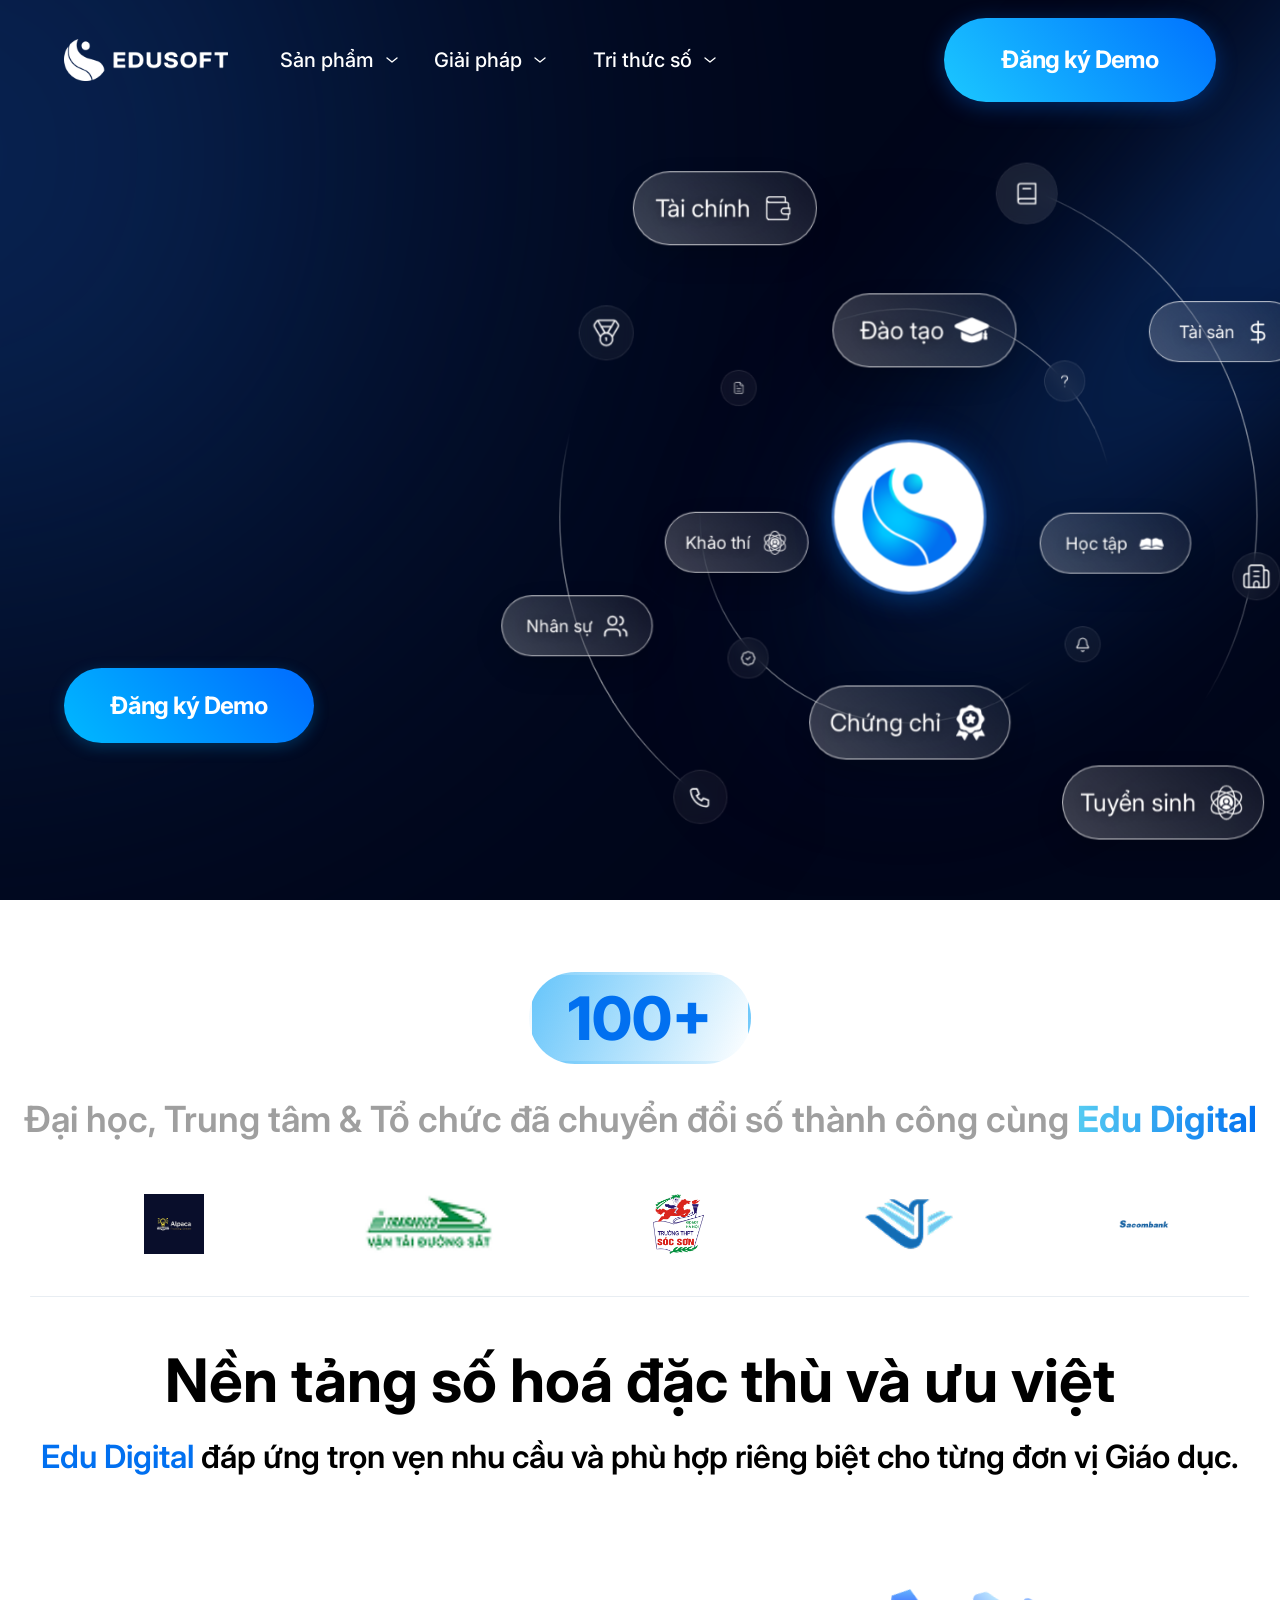
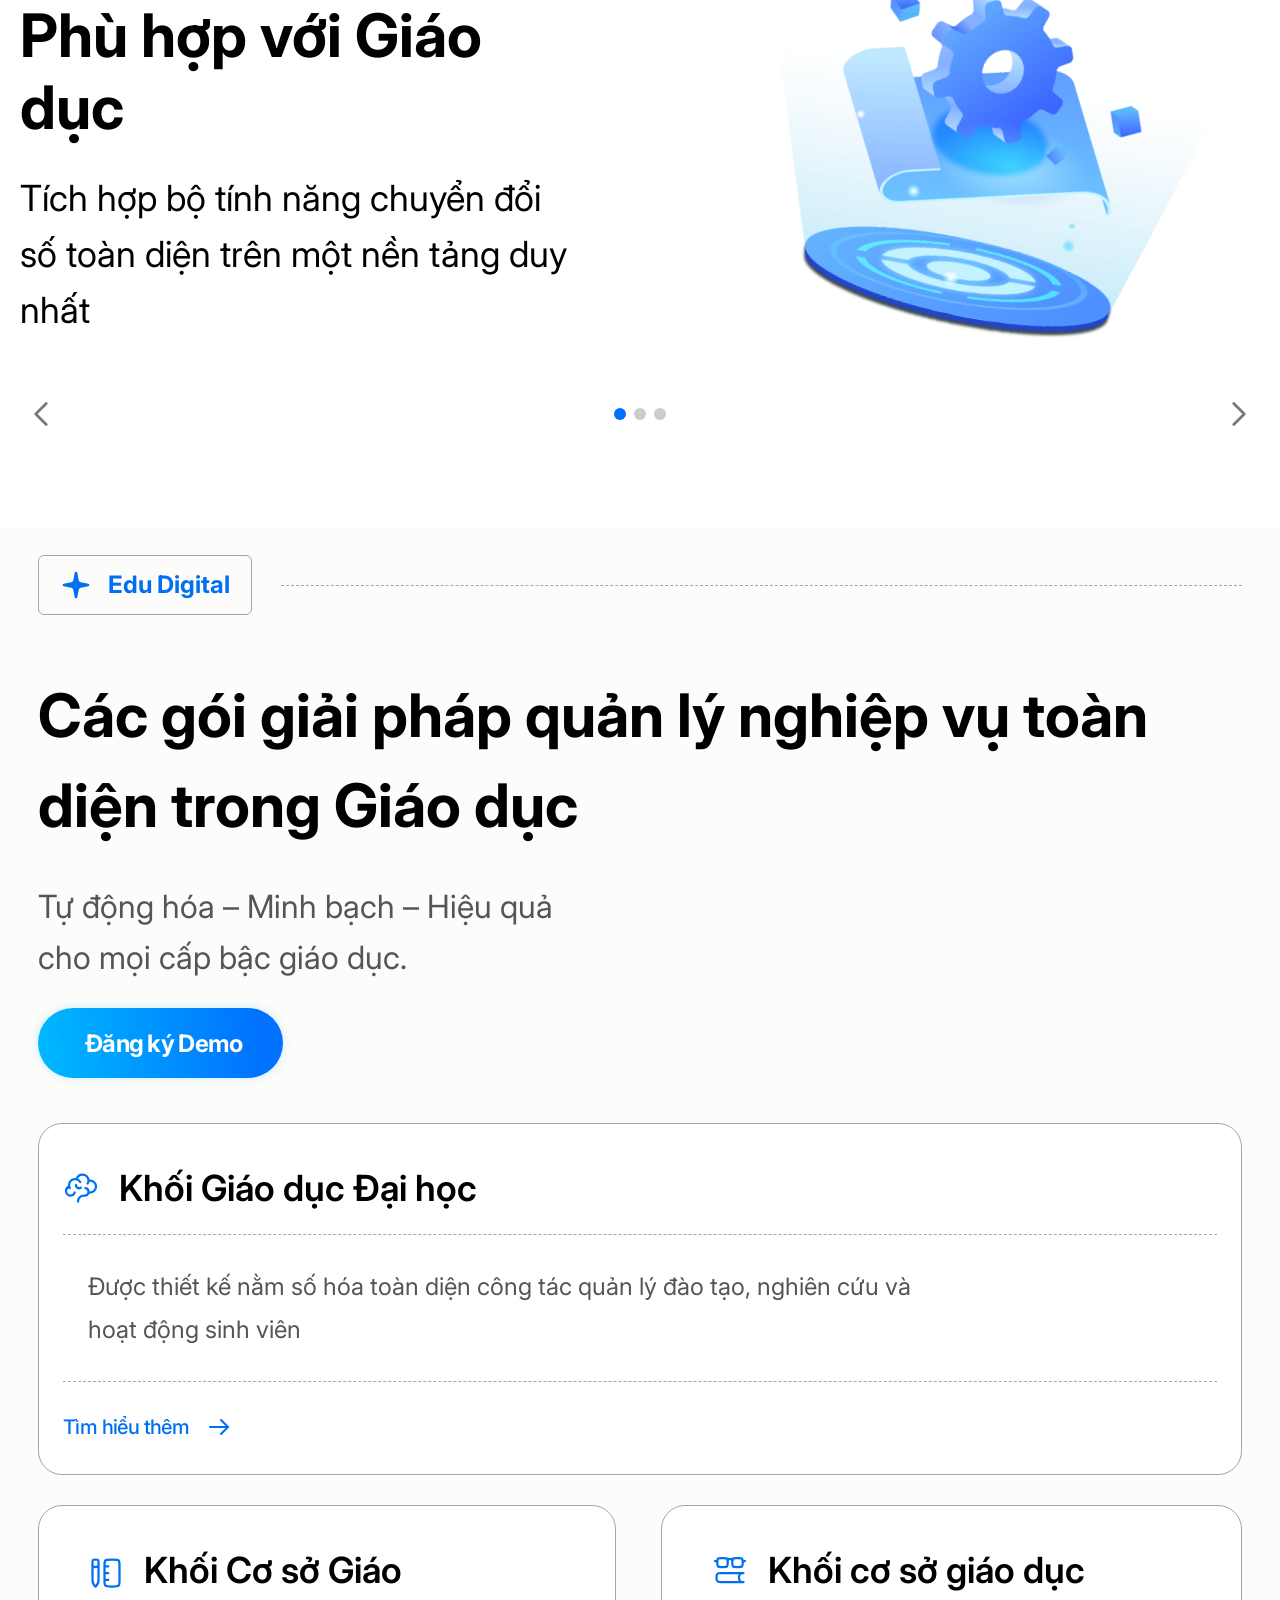
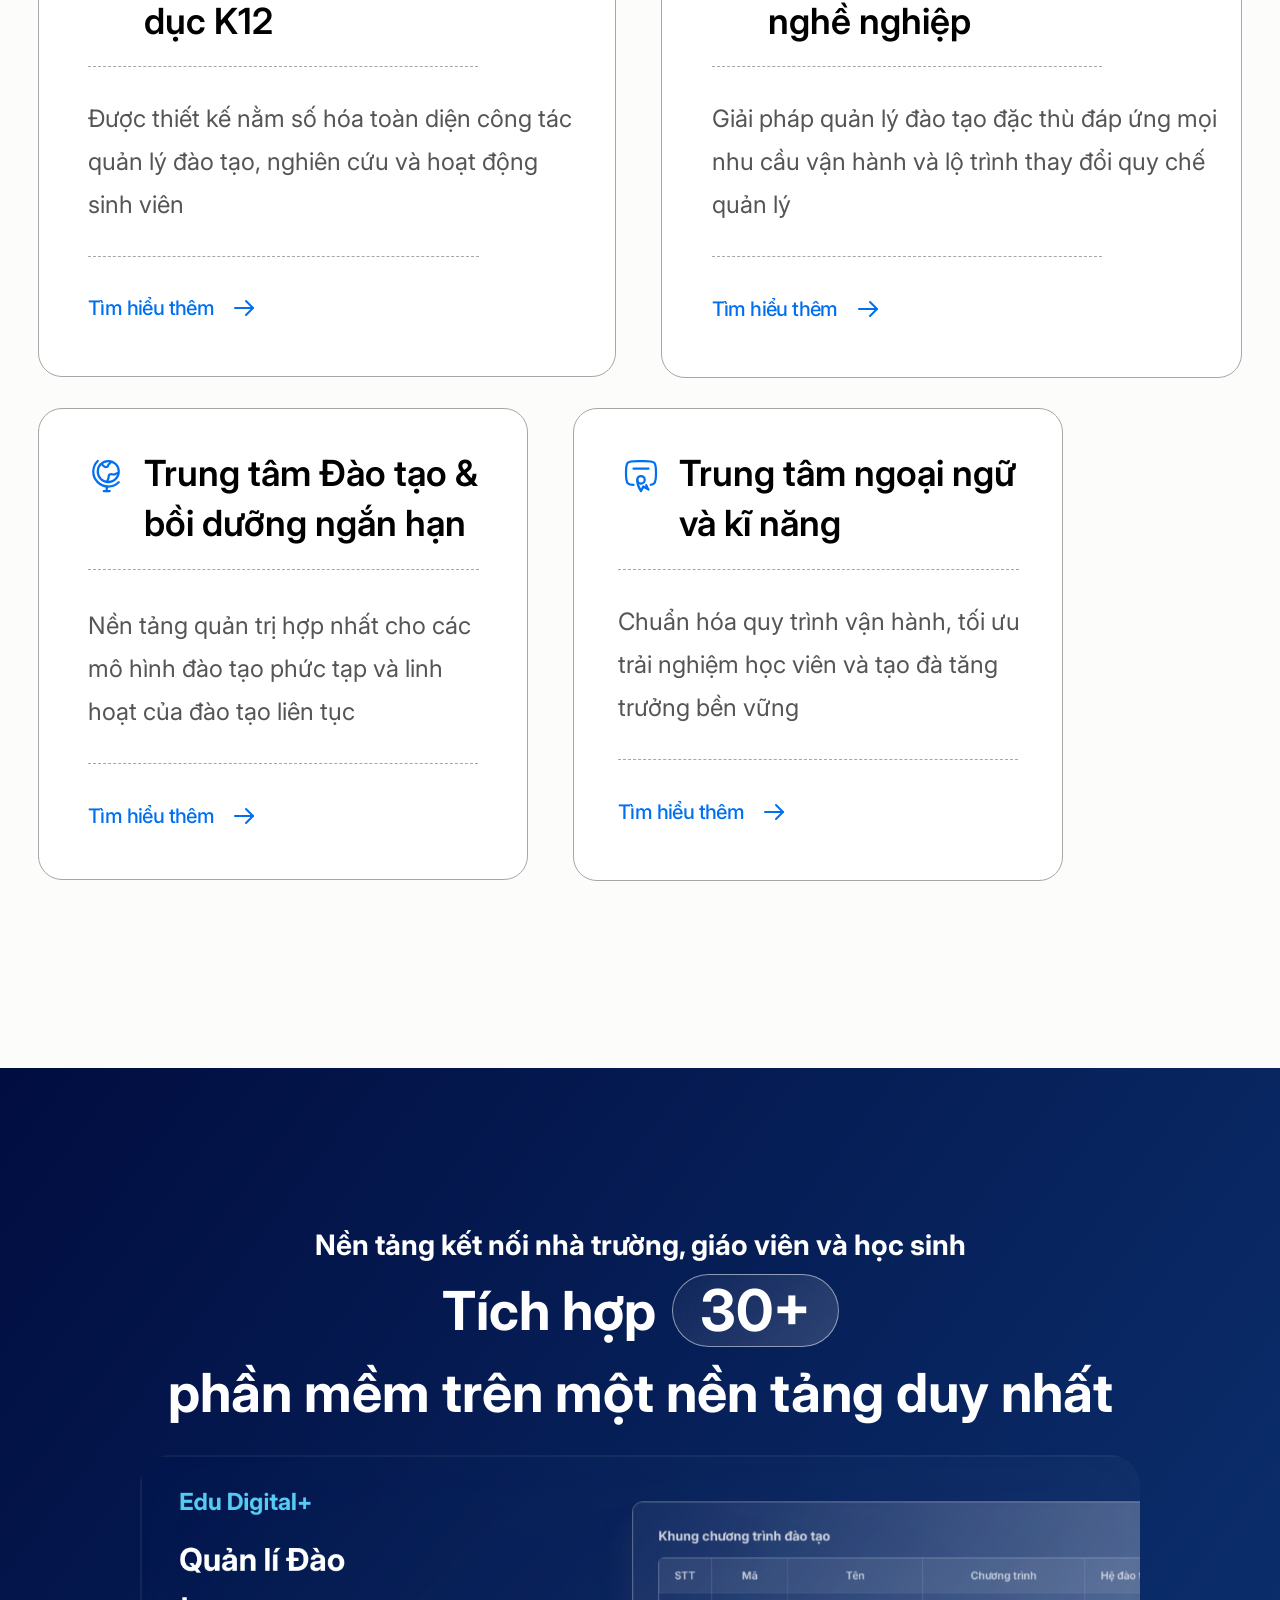
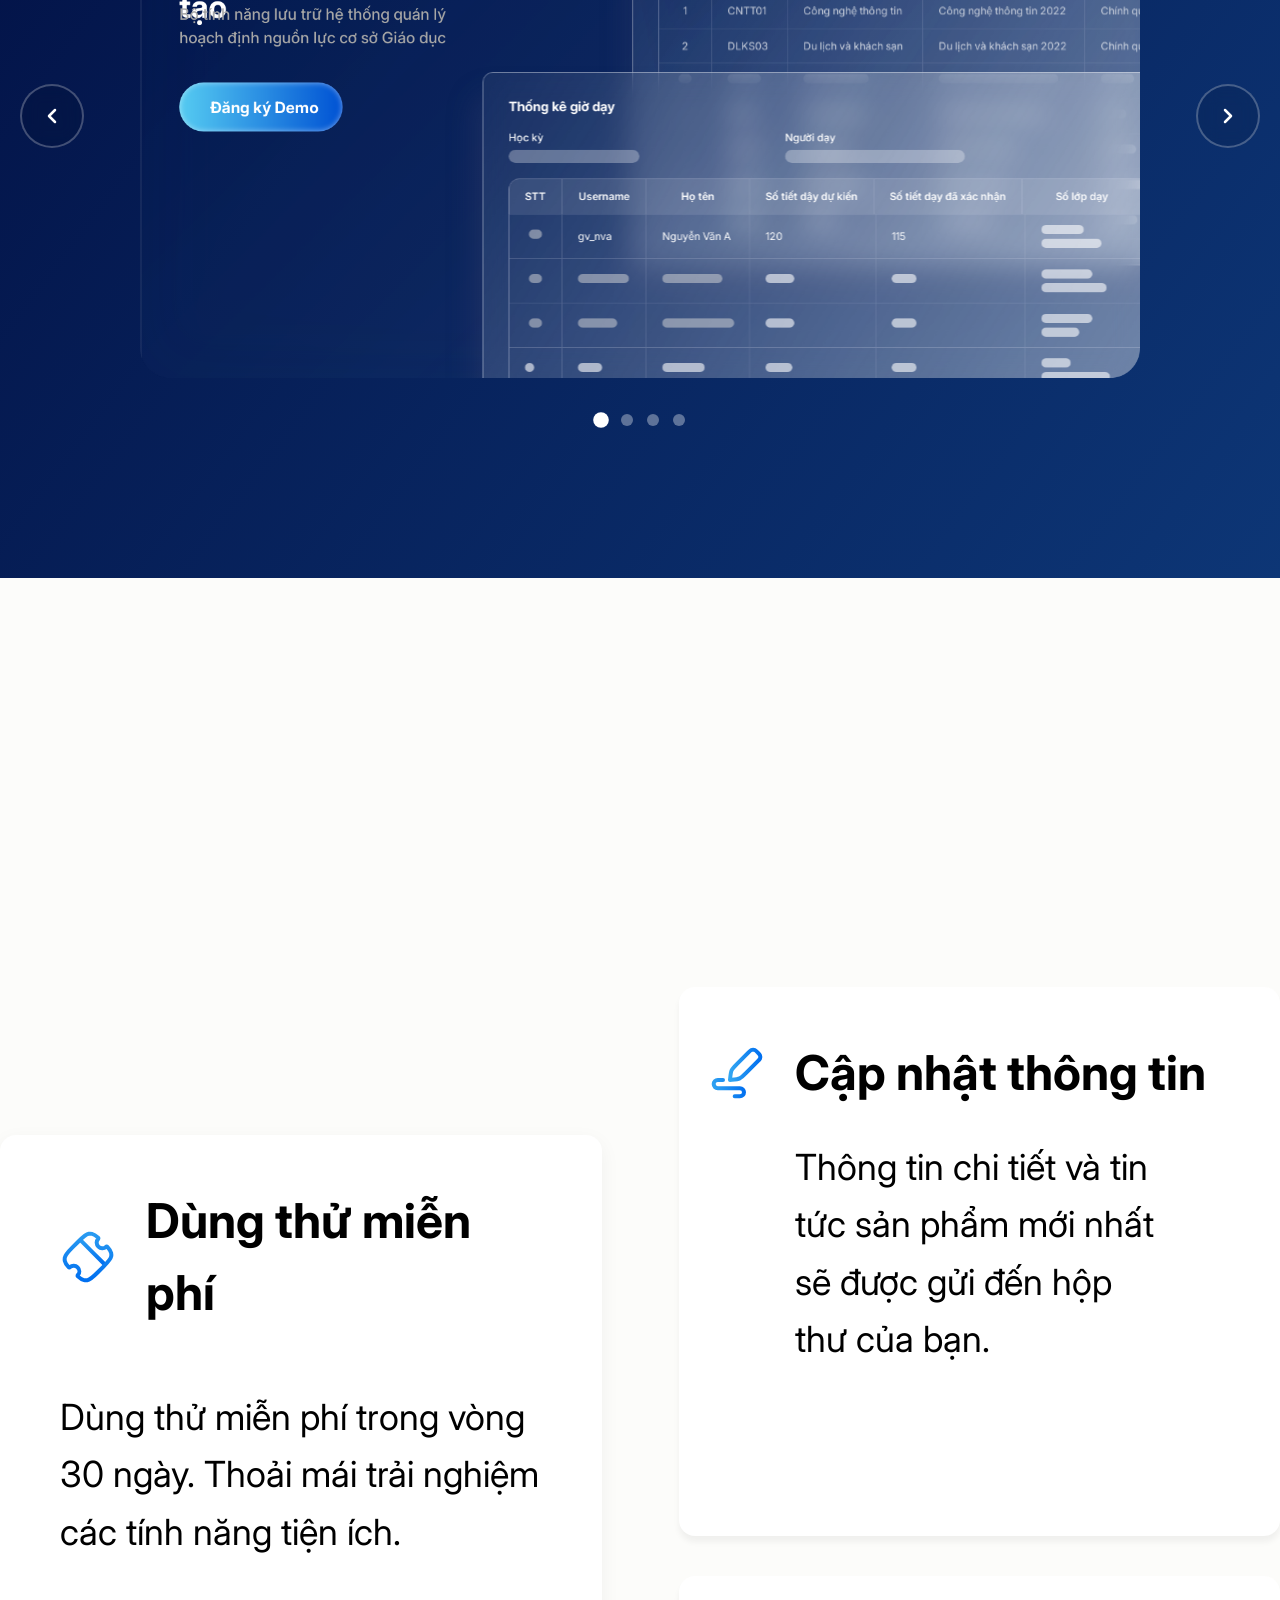
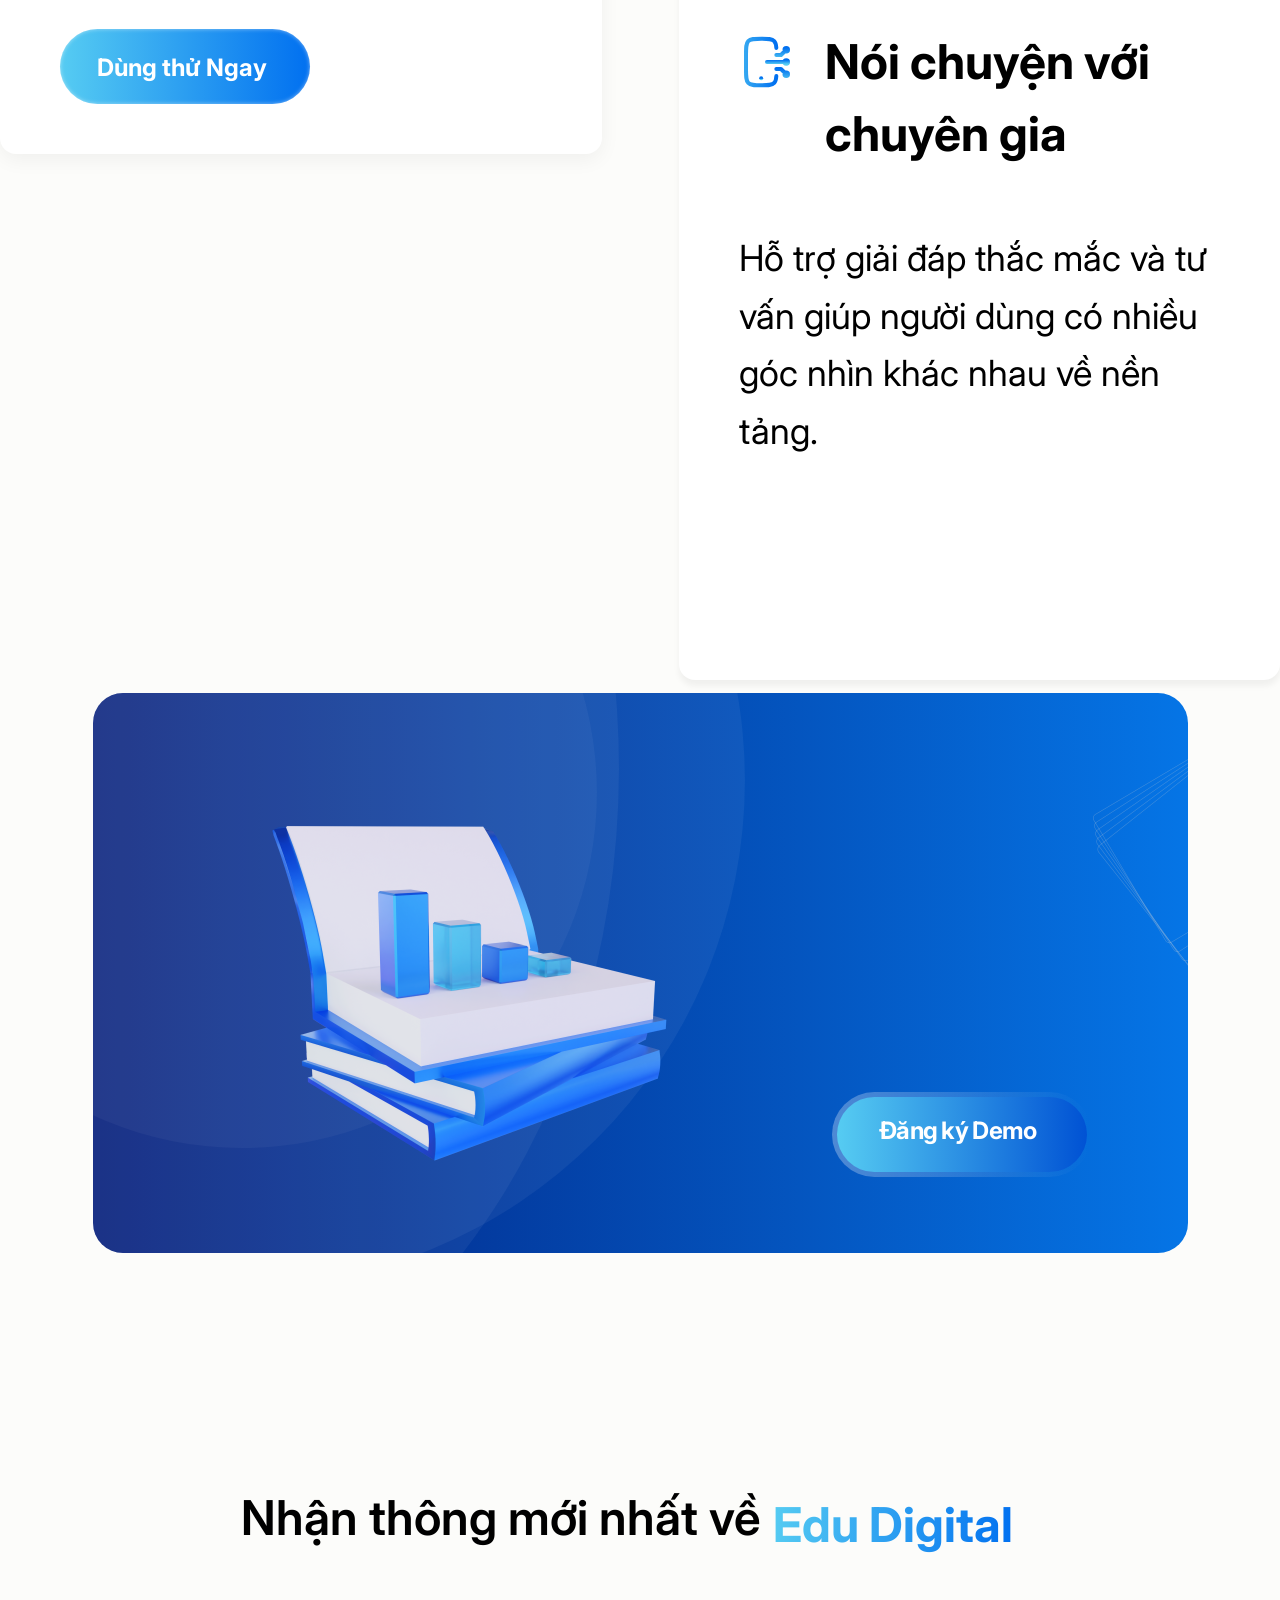
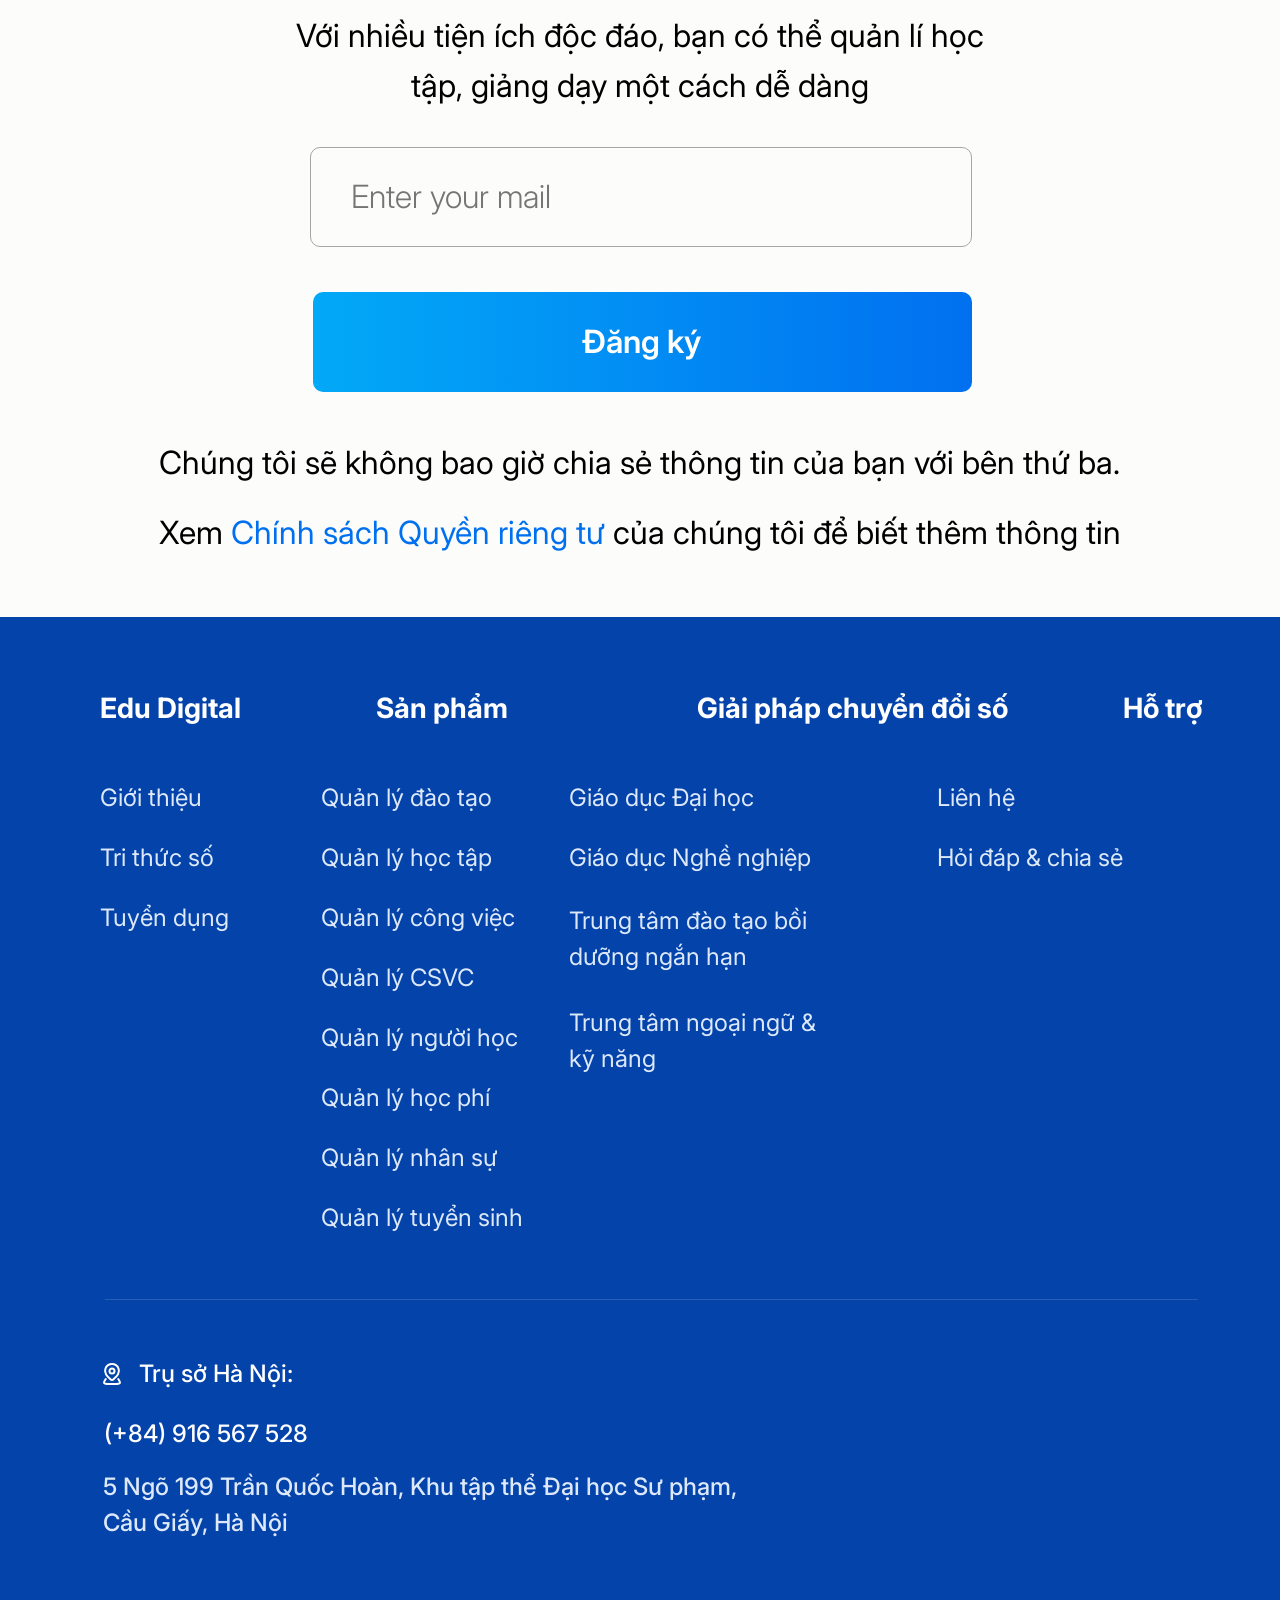
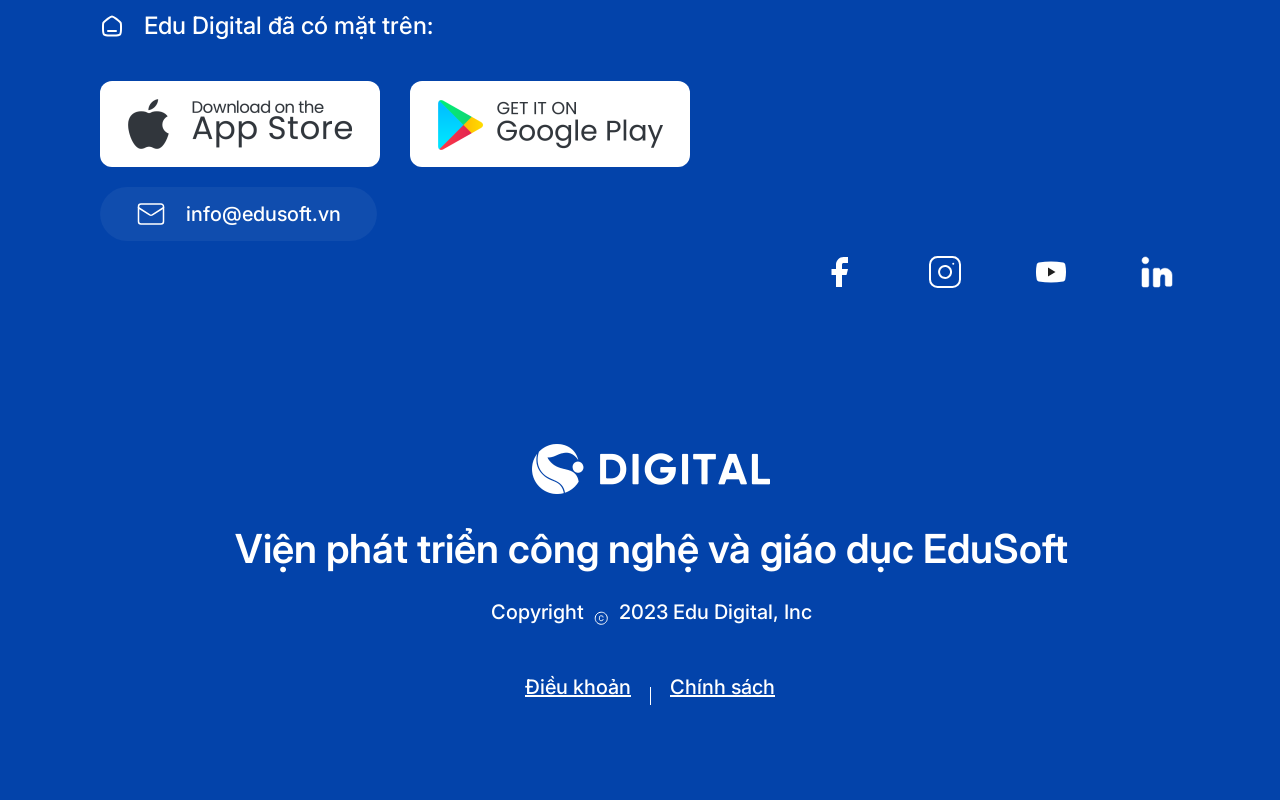
==== commit 66a8ab2f: "update MainPage2 interface" ====
--- a/MainPage2/index.html
+++ b/MainPage2/index.html
@@ -19,14 +19,10 @@
     <link rel="stylesheet" href="./css/animations.css" />
     <link rel="stylesheet" href="./css/responsive.css" />
     <link rel="stylesheet" href="./css/legacy.css" />
-    <link
-      rel="stylesheet"
-      href="https://fonts.googleapis.com/css2?family=Inter:wght@300;400;500;600;700&display=swap"
-    />
-    <link
-      rel="stylesheet"
-      href="https://fonts.googleapis.com/css2?family=Lato:wght@400;600;700;800&display=swap"
-    />
+    <style>*{font-family: "Inter", sans-serif !important;}</style>
+    <link rel="preconnect" href="https://fonts.googleapis.com">
+    <link rel="preconnect" href="https://fonts.gstatic.com" crossorigin>
+    <link href="https://fonts.googleapis.com/css2?family=Inter:ital,opsz,wght@0,14..32,100..900;1,14..32,100..900&display=swap" rel="stylesheet">
   </head>
   <body>
     <div class="desktop-6">
@@ -284,7 +280,7 @@
           <section class="frame-section">
             <div class="frame-parent5">
               <div class="logo-collection-wrapper" style="overflow: hidden;">
-                <div class="logo-collection" style="display: flex; width: max-content; gap: 50px; align-items: center; animation: scroll-left 30s linear infinite;">
+                <div class="logo-collection" style="display: flex; width: 80%; gap: 160px; align-items: center; animation: scroll-left 30s linear infinite;">
                   <!-- First set of images -->
                   <img class="logo-item" loading="lazy" alt="" src="./public/437887433_122098022516289779_1476705749833095785_n 1.png" style="height: 60px; object-fit: contain;"/>
                   <img class="logo-item" loading="lazy" alt="" src="./public/6eb3a2205130e06eb921 1.png" style="height: 60px; object-fit: contain;"/>
@@ -508,74 +504,74 @@
                   </div>
                 </div>
               </section>
-            </div>
-          </div>
-          <section class="training-platform">
-            <div class="platform-details">
-              <div class="training-modules">
-                <div class="model-types">
-                  <div class="level-education-item">
-                    <img
-                      class="primary-region-icon"
-                      alt=""
-                      src="./public/Skills-Areas.svg"
-                    />
-                  </div>
-                  <h3 class="trung-tm-o">
-                    Trung tâm Đào tạo & bồi dưỡng ngắn hạn
-                  </h3>
-                </div>
-                <div class="vertical-separator"></div>
-              </div>
-              <div class="gii-php-qun">
-                Nền tảng quản trị hợp nhất cho các mô hình đào tạo phức tạp và
-                linh hoạt của đào tạo liên tục
-              </div>
-              <div class="direction-area">
-                <div class="description-separator-child"></div>
-              </div>
-              <div class="tm-hiu-thm-parent">
-                <h3 class="tm-hiu-thm">Tìm hiểu thêm</h3>
-                <img
-                  class="shape-marker-icon"
-                  alt=""
-                  src="./public/Shape-Marker.svg"
-                />
-              </div>
-            </div>
-            <div class="platform-details2">
-              <div class="frame-parent13">
-                <div class="frame-wrapper7">
-                  <div class="frame-parent14">
+              <section class="training-platform">
+                <div class="platform-details">
+                <div class="training-modules">
+                    <div class="model-types">
                     <div class="level-education-item">
-                      <img
+                        <img
                         class="primary-region-icon"
                         alt=""
-                        src="./public/Element-Bottom.svg"
-                      />
-                    </div>
-                    <h3 class="trung-tm-o">Trung tâm ngoại ngữ và kĩ năng</h3>
-                  </div>
-                </div>
-                <div class="frame-child14"></div>
-              </div>
-              <div class="gii-php-qun">
-                Chuẩn hóa quy trình vận hành, tối ưu trải nghiệm học viên và tạo
-                đà tăng trưởng bền vững
-              </div>
-              <div class="platform-details-inner">
-                <div class="description-separator-child"></div>
-              </div>
-              <div class="tm-hiu-thm-parent">
-                <h3 class="tm-hiu-thm">Tìm hiểu thêm</h3>
-                <img
-                  class="shape-marker-icon"
-                  alt=""
-                  src="./public/Shape-Marker.svg"
-                />
-              </div>
-            </div>
-          </section>
+                        src="./public/Skills-Areas.svg"
+                        />
+                    </div>
+                    <h3 class="trung-tm-o">
+                        Trung tâm Đào tạo & bồi dưỡng ngắn hạn
+                    </h3>
+                    </div>
+                    <div class="vertical-separator"></div>
+                </div>
+                <div class="gii-php-qun">
+                    Nền tảng quản trị hợp nhất cho các mô hình đào tạo phức tạp và
+                    linh hoạt của đào tạo liên tục
+                </div>
+                <div class="direction-area">
+                    <div class="description-separator-child"></div>
+                </div>
+                <div class="tm-hiu-thm-parent">
+                    <h3 class="tm-hiu-thm">Tìm hiểu thêm</h3>
+                    <img
+                    class="shape-marker-icon"
+                    alt=""
+                    src="./public/Shape-Marker.svg"
+                    />
+                </div>
+                </div>
+                <div class="platform-details2">
+                <div class="frame-parent13">
+                    <div class="frame-wrapper7">
+                    <div class="frame-parent14">
+                        <div class="level-education-item">
+                        <img
+                            class="primary-region-icon"
+                            alt=""
+                            src="./public/Element-Bottom.svg"
+                        />
+                        </div>
+                        <h3 class="trung-tm-o">Trung tâm ngoại ngữ và kĩ năng</h3>
+                    </div>
+                    </div>
+                    <div class="frame-child14"></div>
+                </div>
+                <div class="gii-php-qun">
+                    Chuẩn hóa quy trình vận hành, tối ưu trải nghiệm học viên và tạo
+                    đà tăng trưởng bền vững
+                </div>
+                <div class="platform-details-inner">
+                    <div class="description-separator-child"></div>
+                </div>
+                <div class="tm-hiu-thm-parent">
+                    <h3 class="tm-hiu-thm">Tìm hiểu thêm</h3>
+                    <img
+                    class="shape-marker-icon"
+                    alt=""
+                    src="./public/Shape-Marker.svg"
+                    />
+                </div>
+                </div>
+            </section>
+            </div>
+          </div>
         </div>
       </section>
       <!-- ================= /SOLUTIONS SECTION ================= -->
@@ -2370,10 +2366,11 @@
           <button class="mng-nav mng-nav-next" id="management-next" aria-label="Slide tiếp theo">
             <svg width="24" height="24" viewBox="0 0 24 24" fill="none"><path d="M9 18L15 12L9 6" stroke="white" stroke-width="2.5" stroke-linecap="round" stroke-linejoin="round"/></svg>
           </button>
+            <!-- Dots -->
+            <div class="mng-dots" id="management-dots"></div>
         </div>
 
-        <!-- Dots -->
-        <div class="mng-dots" id="management-dots"></div>
+
       </section>
       <!-- ================= /MANAGEMENT CAROUSEL SECTION ================= -->
 
--- a/MainPage2/css/navbar.css
+++ b/MainPage2/css/navbar.css
@@ -149,6 +149,7 @@
    SCROLLED STATE
    ============================================= */
 
+.frame-header.is-glass,
 .frame-header.scrolled {
   background: rgba(245, 248, 252, 0.38) !important;
   backdrop-filter: blur(12px) saturate(112%) !important;
@@ -368,6 +369,10 @@
   min-height: 76px !important;
   padding-top: 10px !important;
   padding-bottom: 10px !important;
+}
+
+#main-nav.frame-header.is-glass,
+#main-nav.frame-header.scrolled {
   background: rgba(245, 248, 252, 0.38) !important;
   backdrop-filter: blur(12px) saturate(112%) !important;
   -webkit-backdrop-filter: blur(12px) saturate(112%) !important;
--- a/MainPage2/css/solutions.css
+++ b/MainPage2/css/solutions.css
@@ -22,7 +22,7 @@
   align-self: stretch;
   display: flex;
   align-items: flex-start;
-  gap: 44px;
+  gap: 45px;
   max-width: 100%;
 }
 
@@ -42,6 +42,7 @@
   font-size: var(--fs-24);
   color: var(--color-royalblue-100);
   font-family: var(--font-lato);
+  flex: 1 1 0;
 }
 
 .detail-container-parent {
@@ -88,7 +89,6 @@
 
 .cc-gi-gii {
   margin: 0;
-  width: 490px;
   position: relative;
   font-size: var(--fs-60);
   line-height: 150%;
@@ -136,6 +136,7 @@
   gap: var(--gap-30);
   min-width: 666px;
   max-width: 100%;
+  flex: 1.2 1 0;
 }
 
 .header-container,
--- a/MainPage2/css/management-carousel.css
+++ b/MainPage2/css/management-carousel.css
@@ -20,7 +20,7 @@
 .integrate-school {
   width: 100%;
   background: linear-gradient(307deg, #0D3676 0%, #010D40 100%);
-  padding: 60px 0 50px;
+  padding: 160px 0 200px 0 !important;
   display: flex;
   flex-direction: column;
   align-items: center;
@@ -291,7 +291,6 @@
 .integrate-school {
   position: relative !important;
   min-height: 720px !important;
-  padding-bottom: 90px !important; /* Make room for absolute positioned dots at bottom */
 }
 
 /* Carousel wrapper for centering viewport and positioning absolute arrows */
@@ -365,7 +364,7 @@
 /* Pinned dots row at bottom center of the section */
 .mng-dots {
   position: absolute !important;
-  bottom: 32px !important;
+  bottom: -48px !important;
   left: 50% !important;
   transform: translateX(-50%) !important;
   z-index: 10 !important;
--- a/MainPage2/css/knowledge.css
+++ b/MainPage2/css/knowledge.css
@@ -93,7 +93,7 @@
   display: flex;
   align-items: flex-start;
   justify-content: center;
-  padding: var(--padding-0) var(--padding-20) 195px;
+  padding: 160px 0px;
   box-sizing: border-box;
   max-width: 100%;
   flex-shrink: 0;
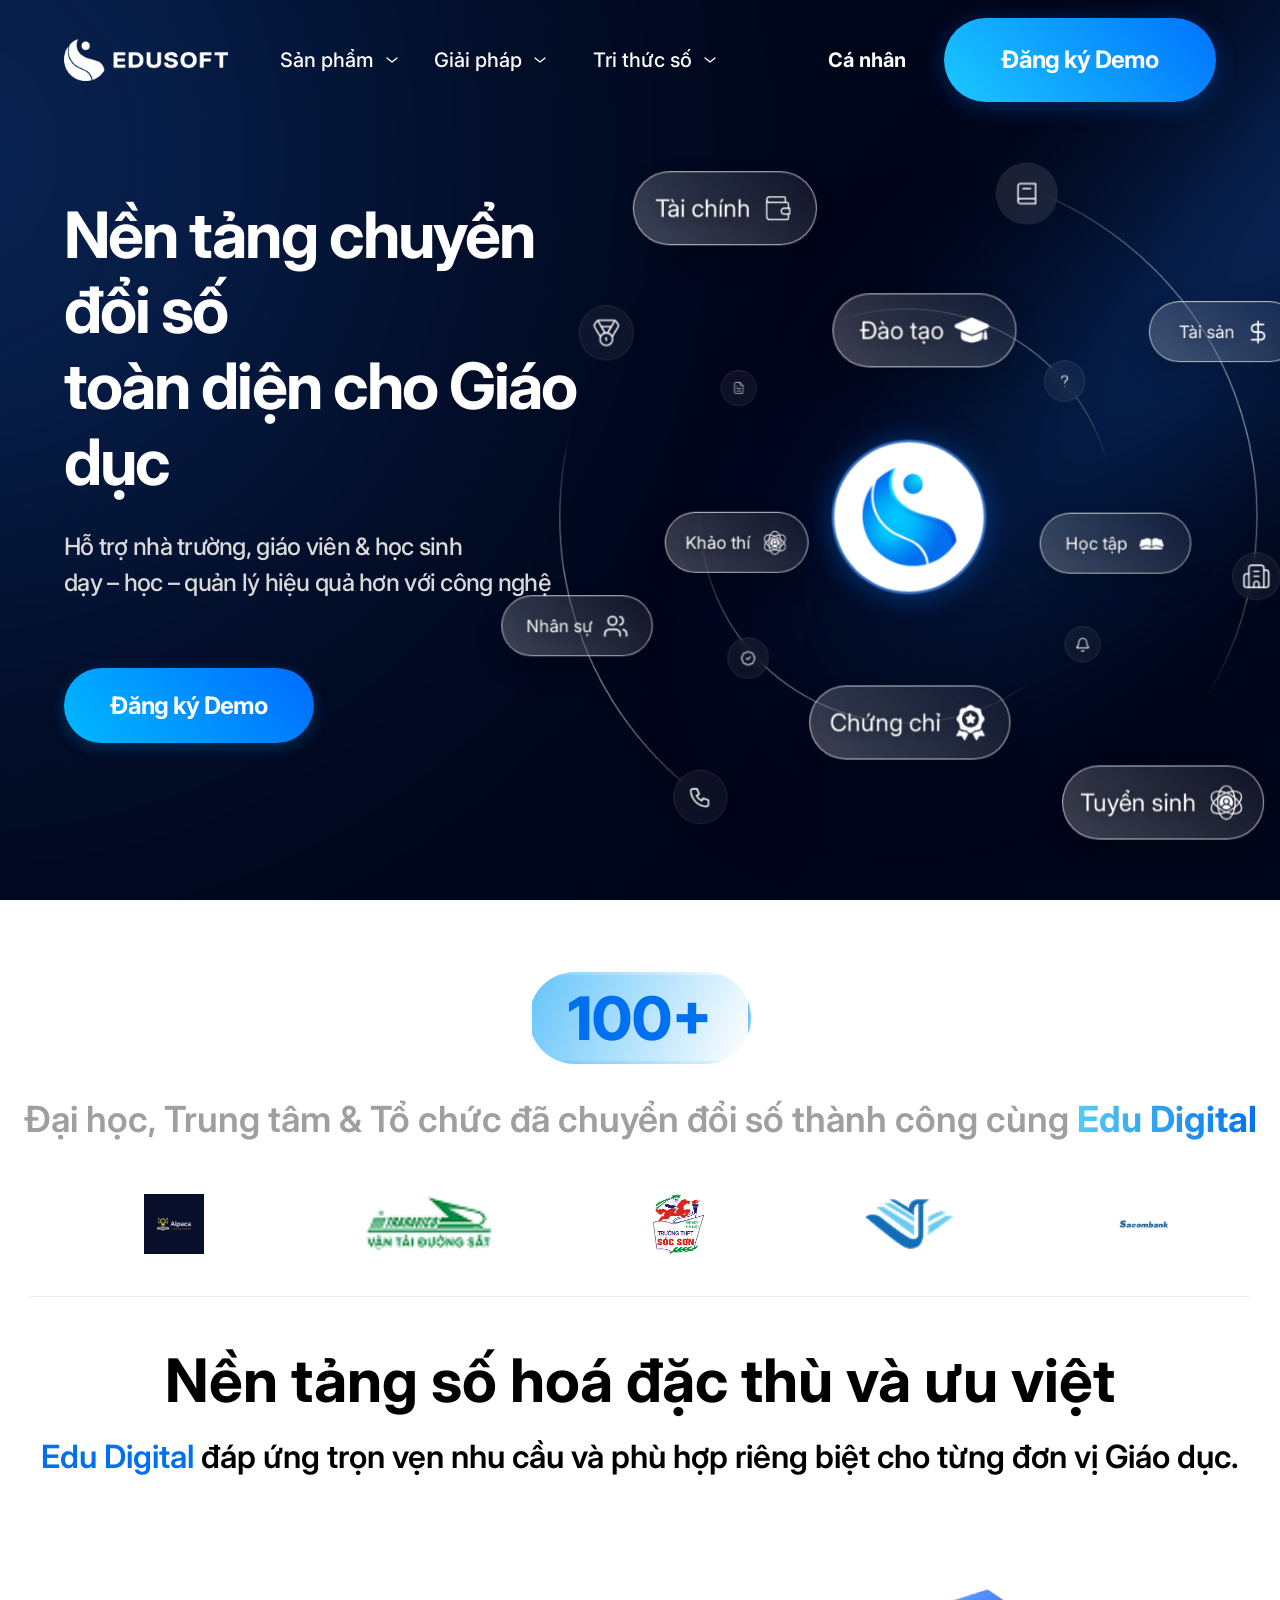
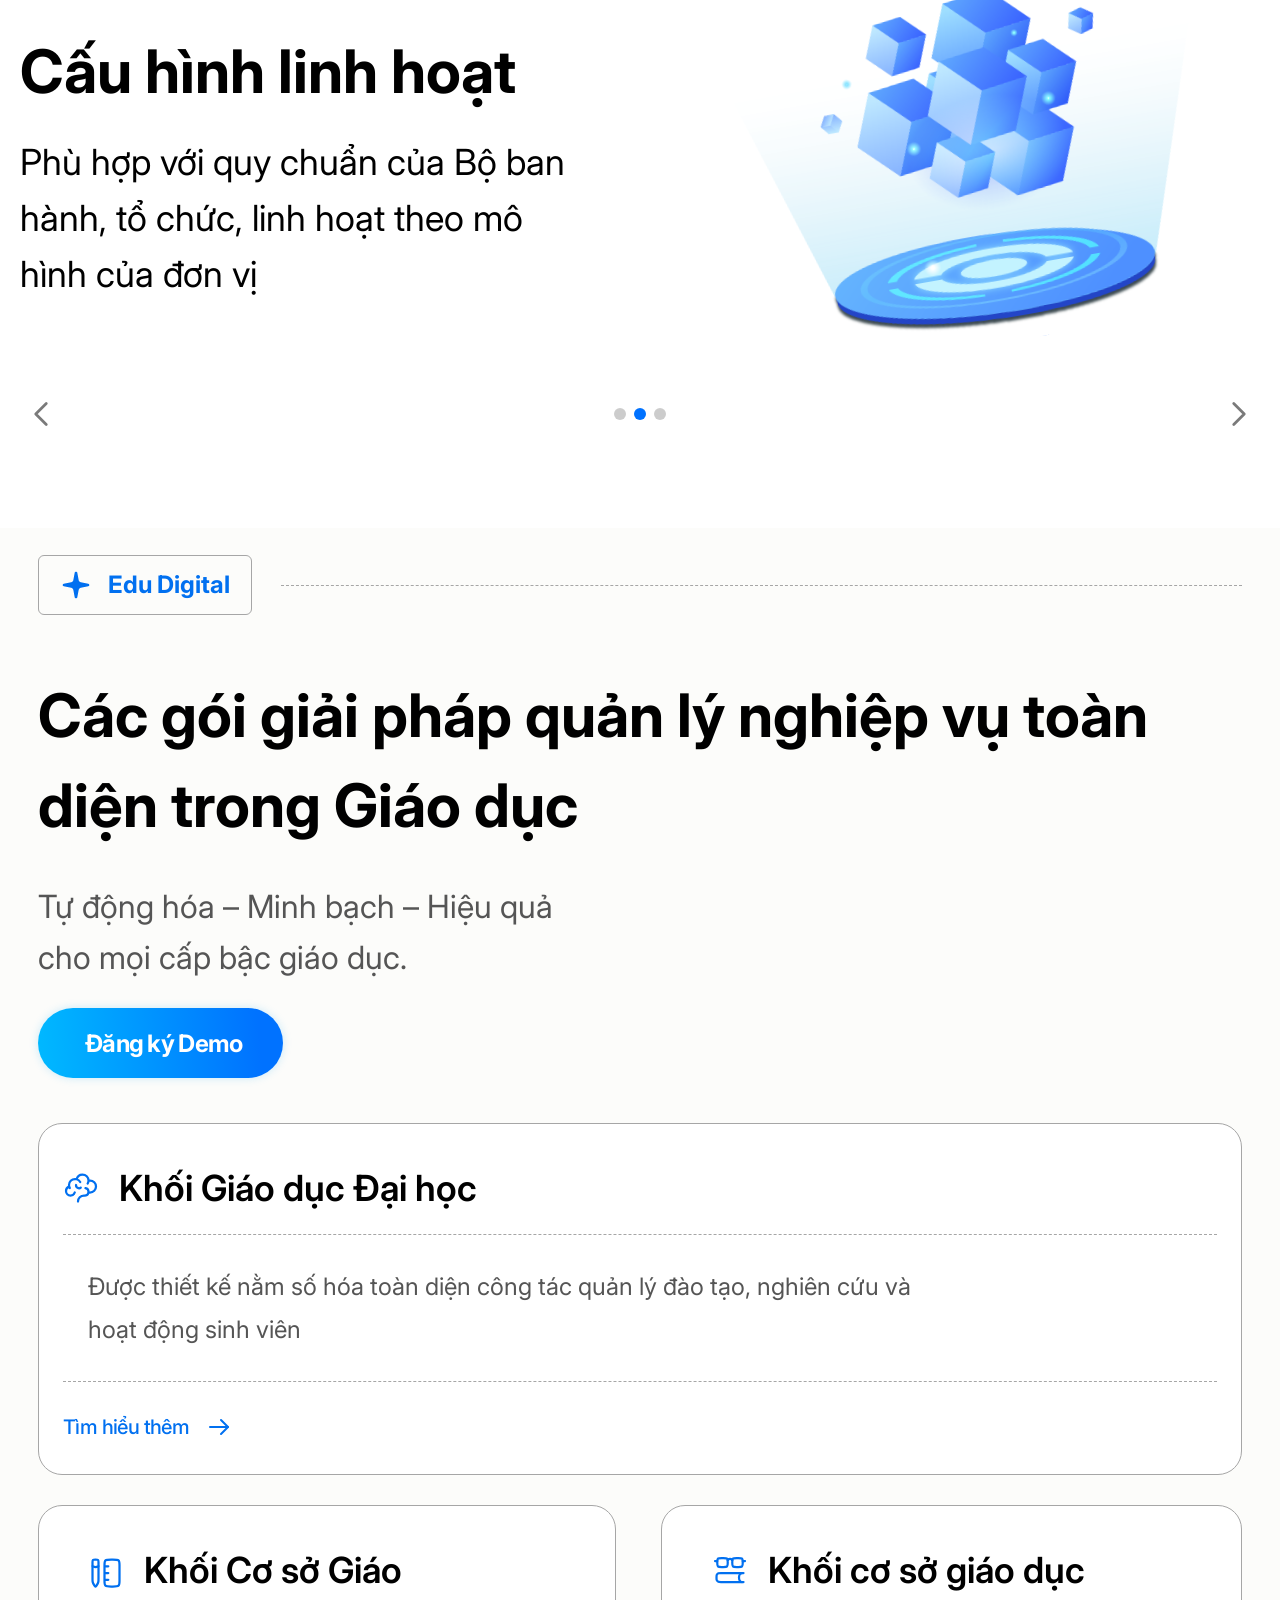
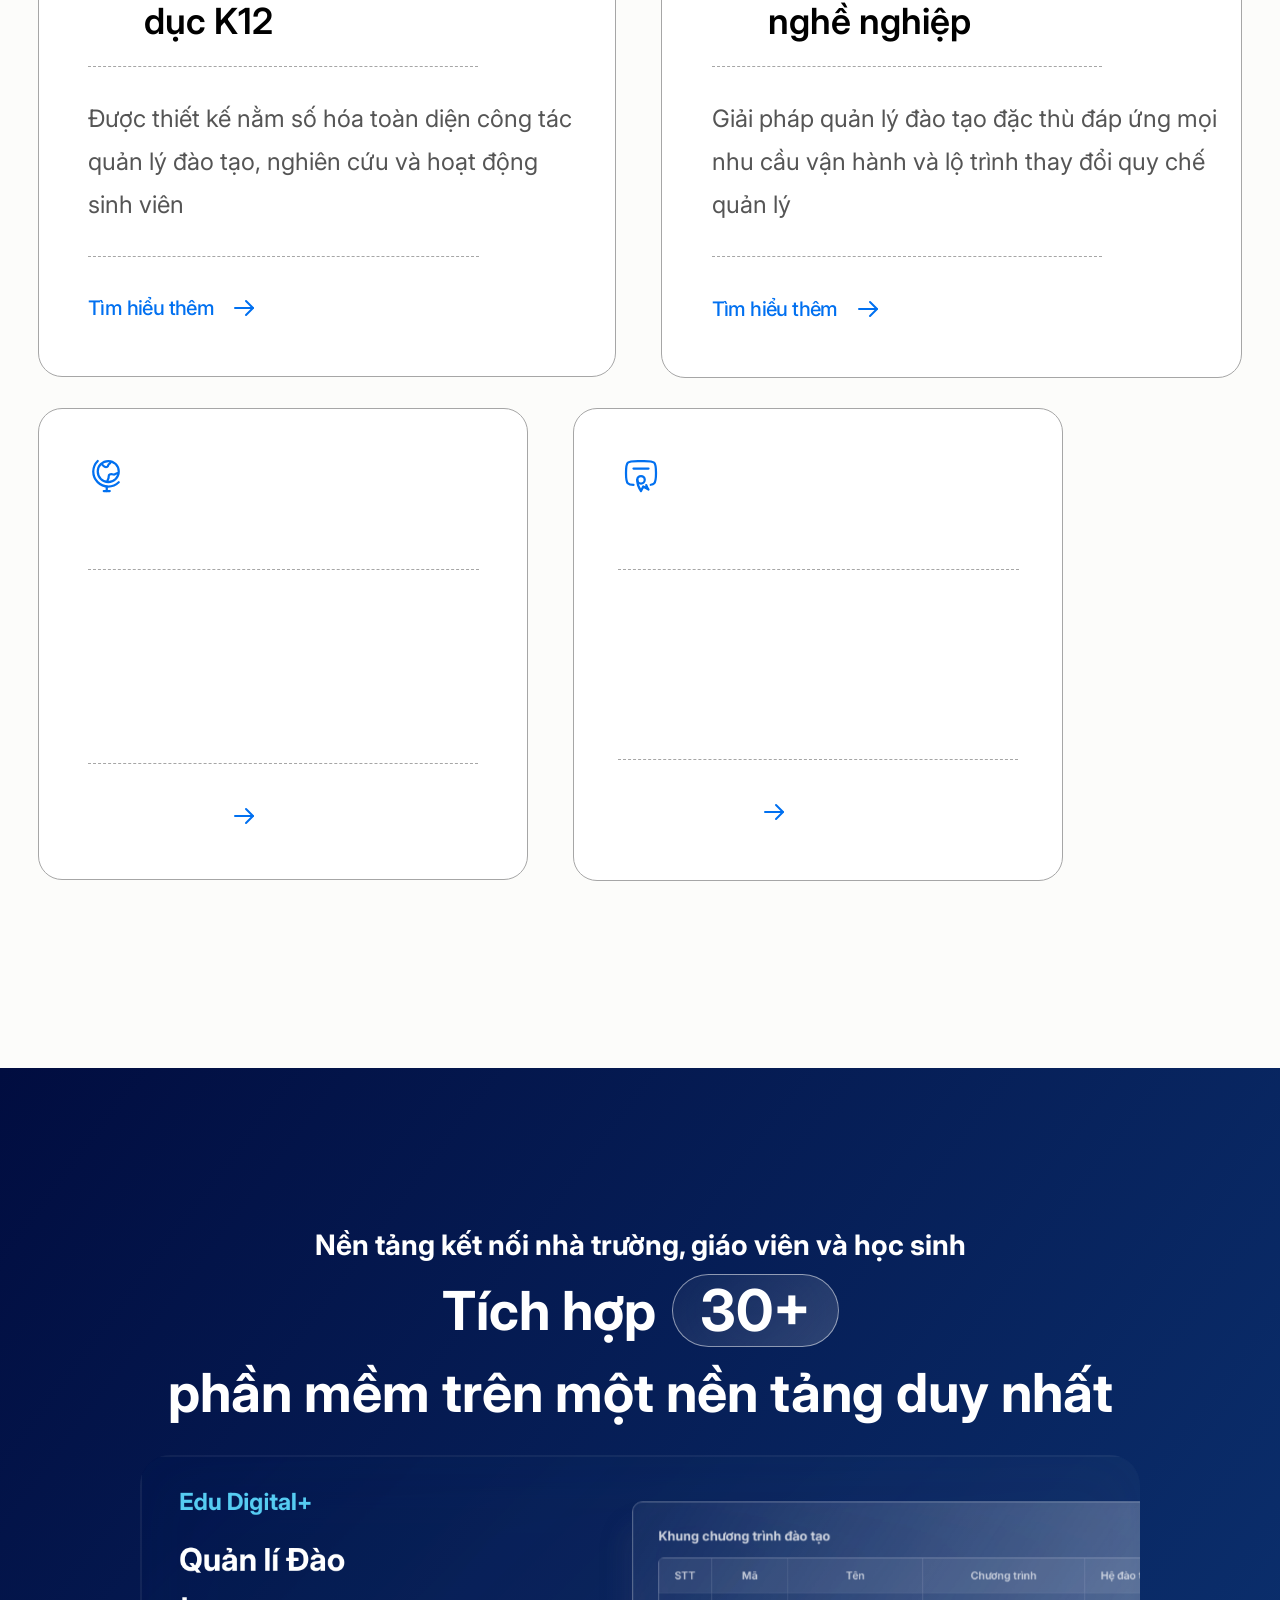
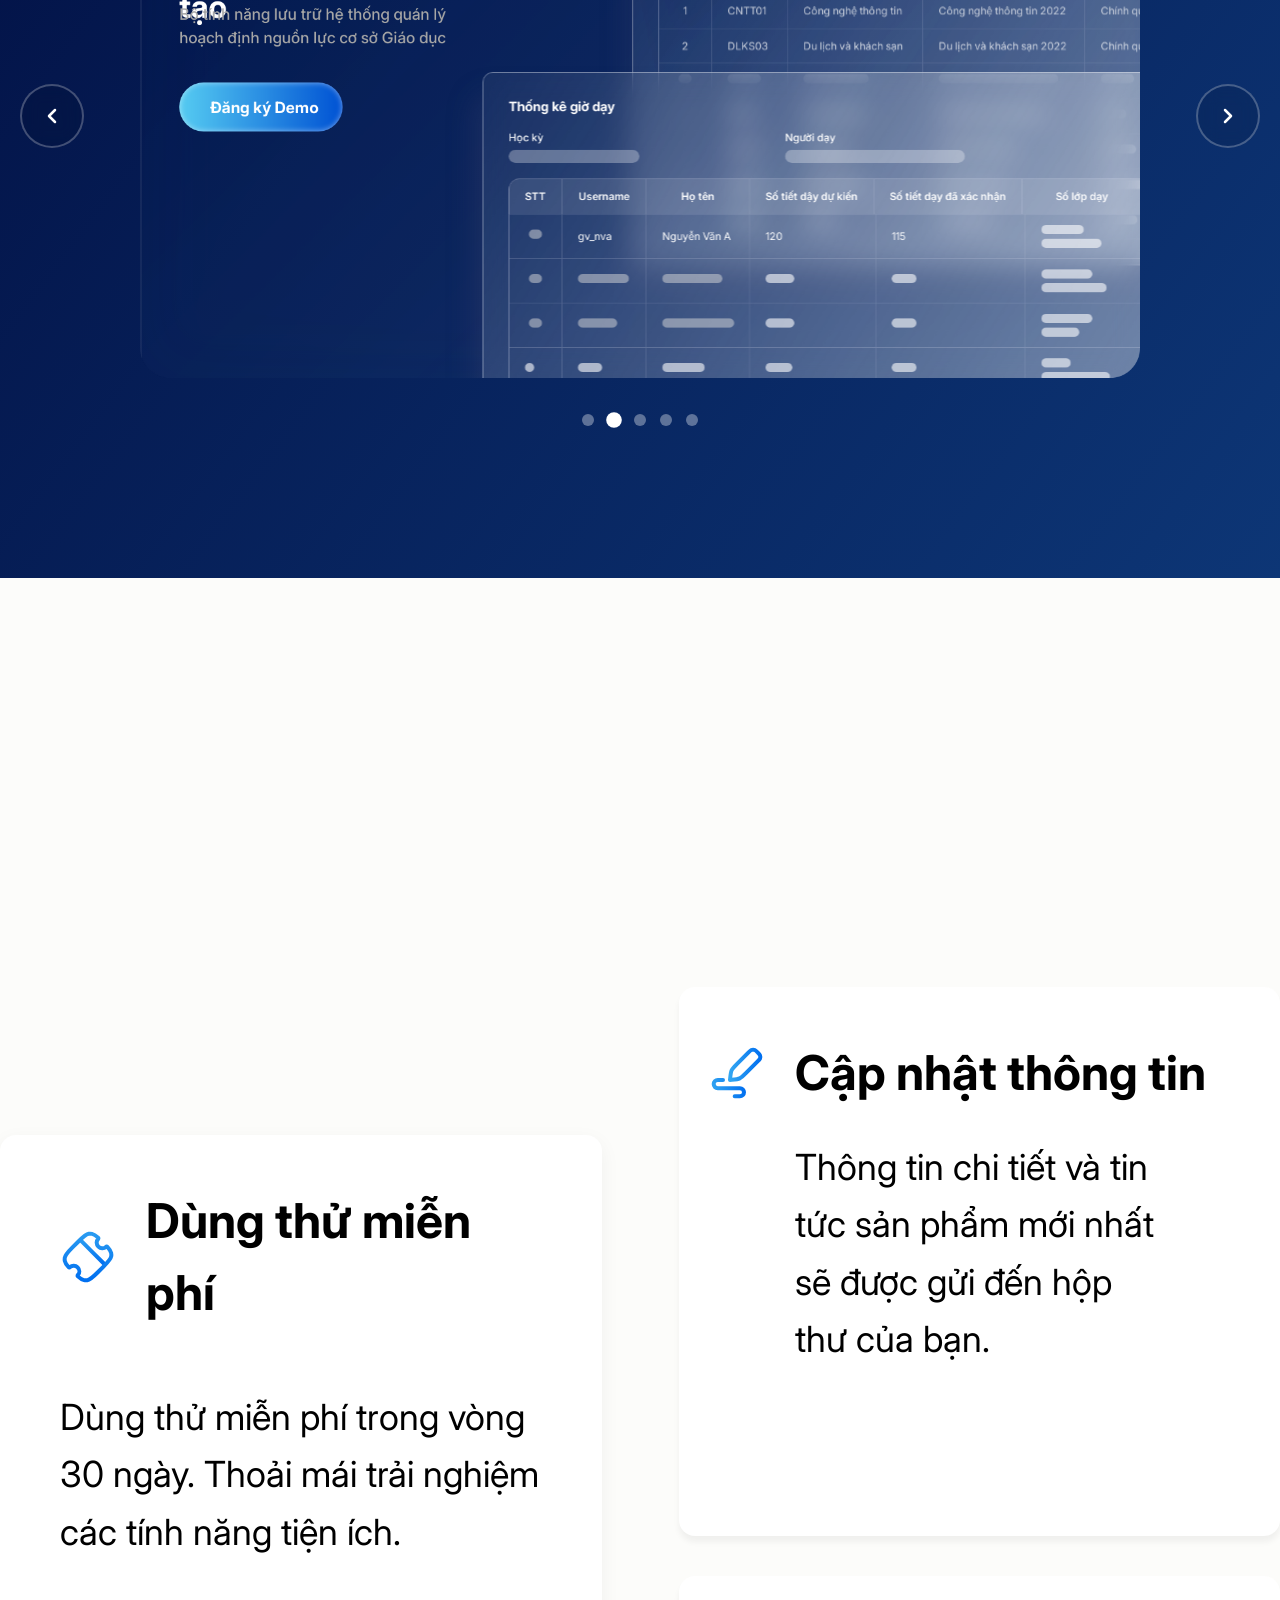
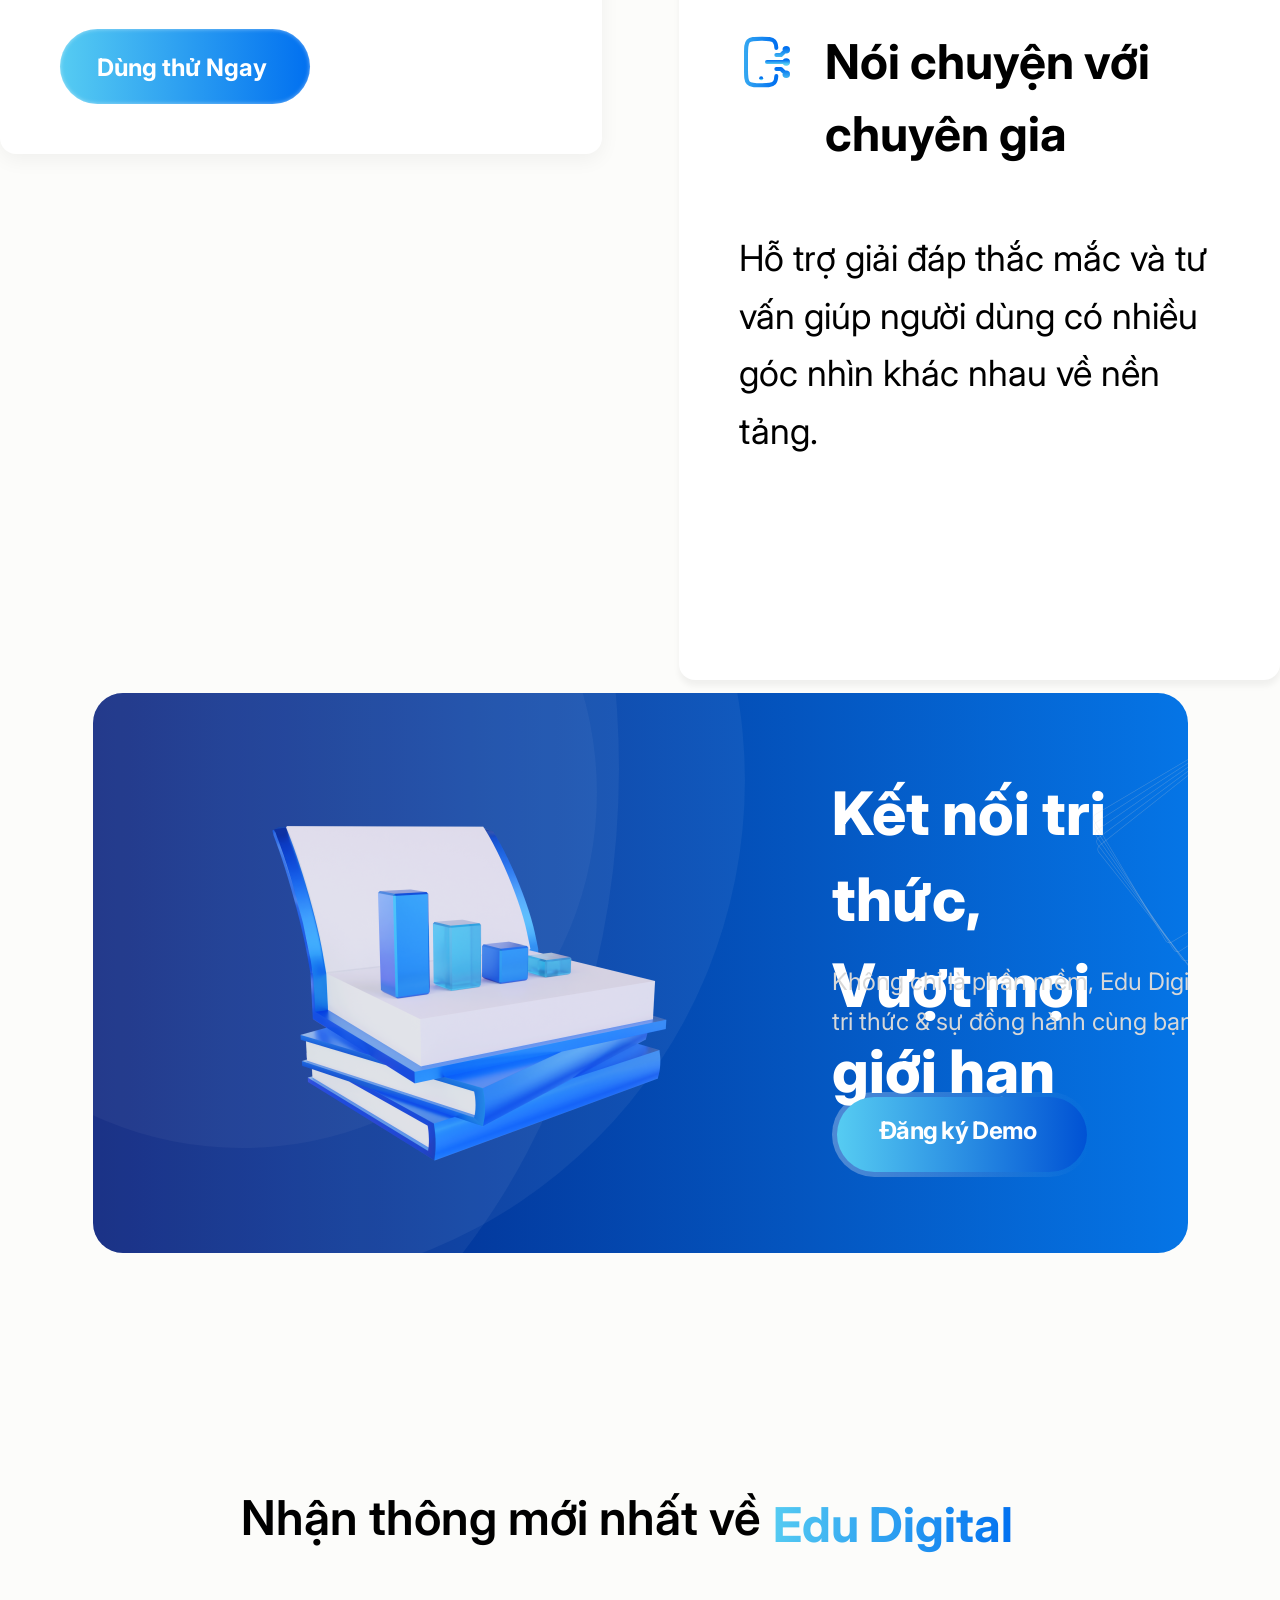
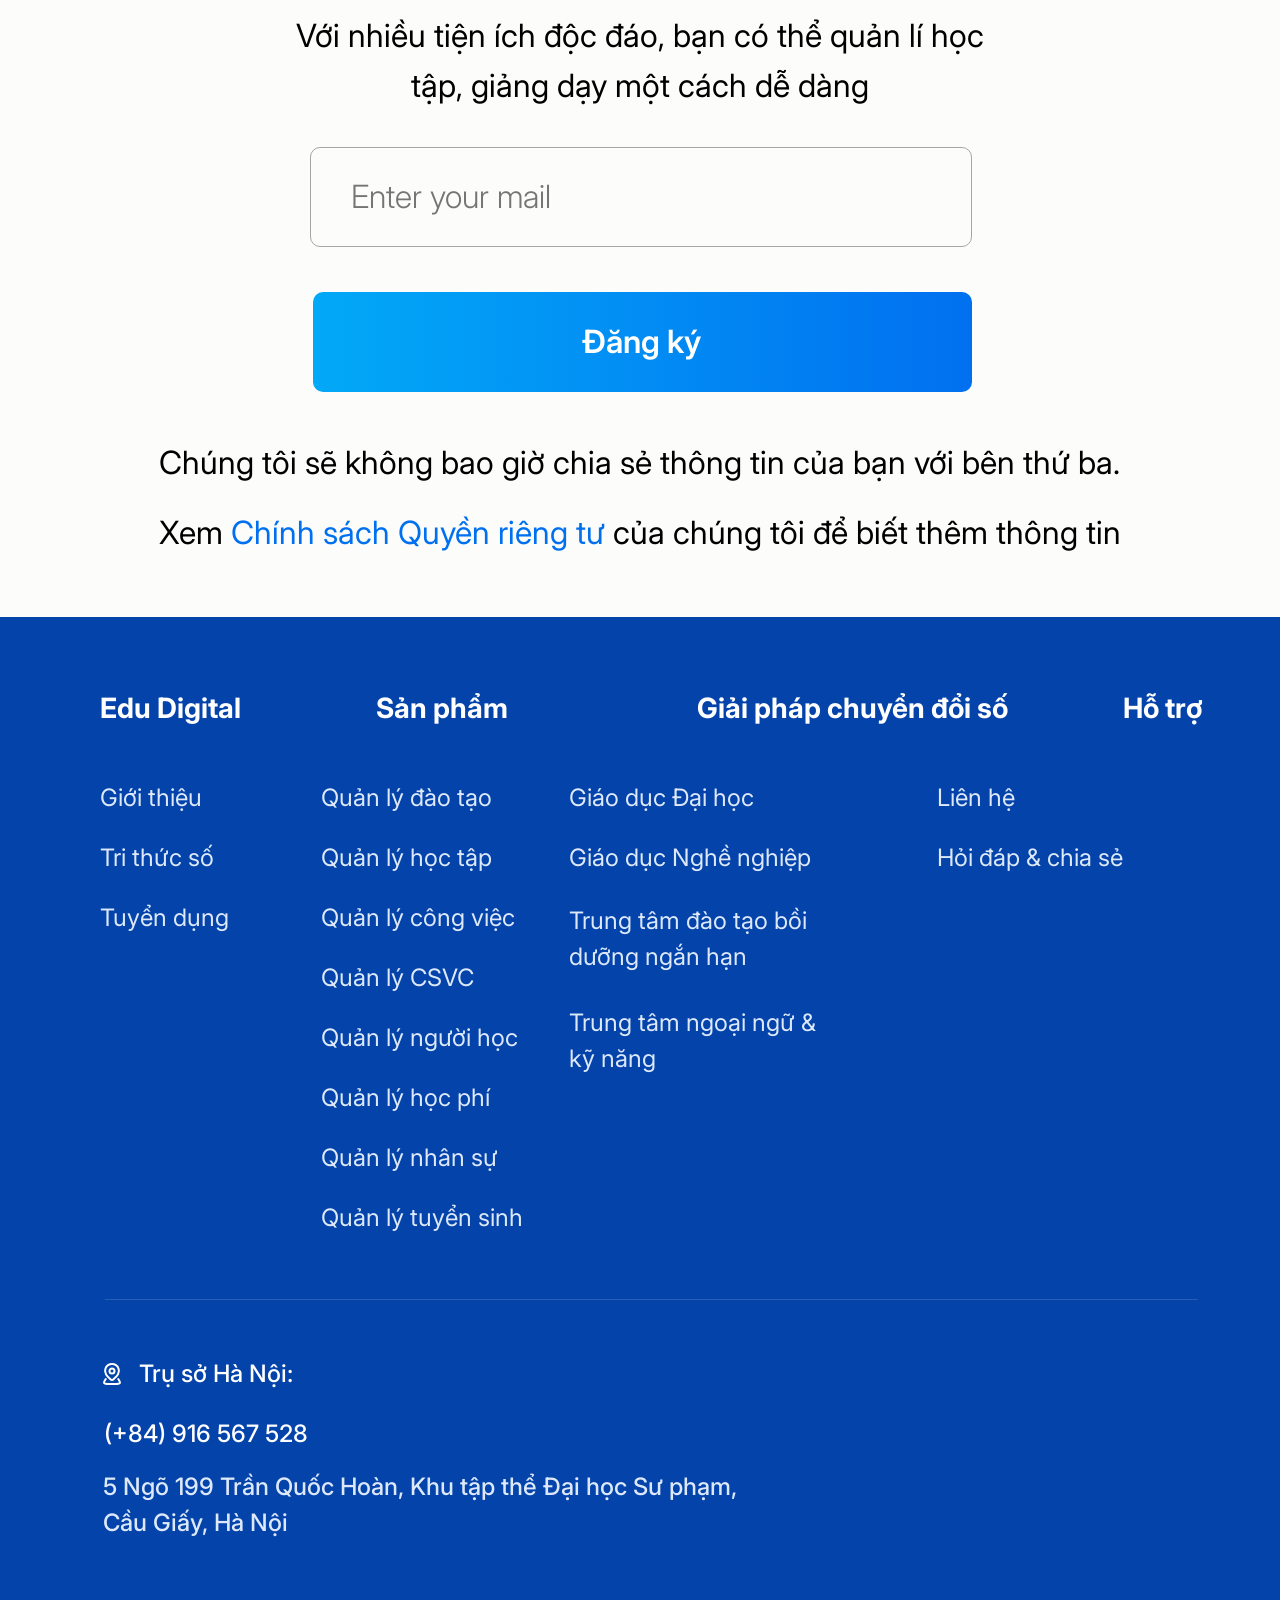
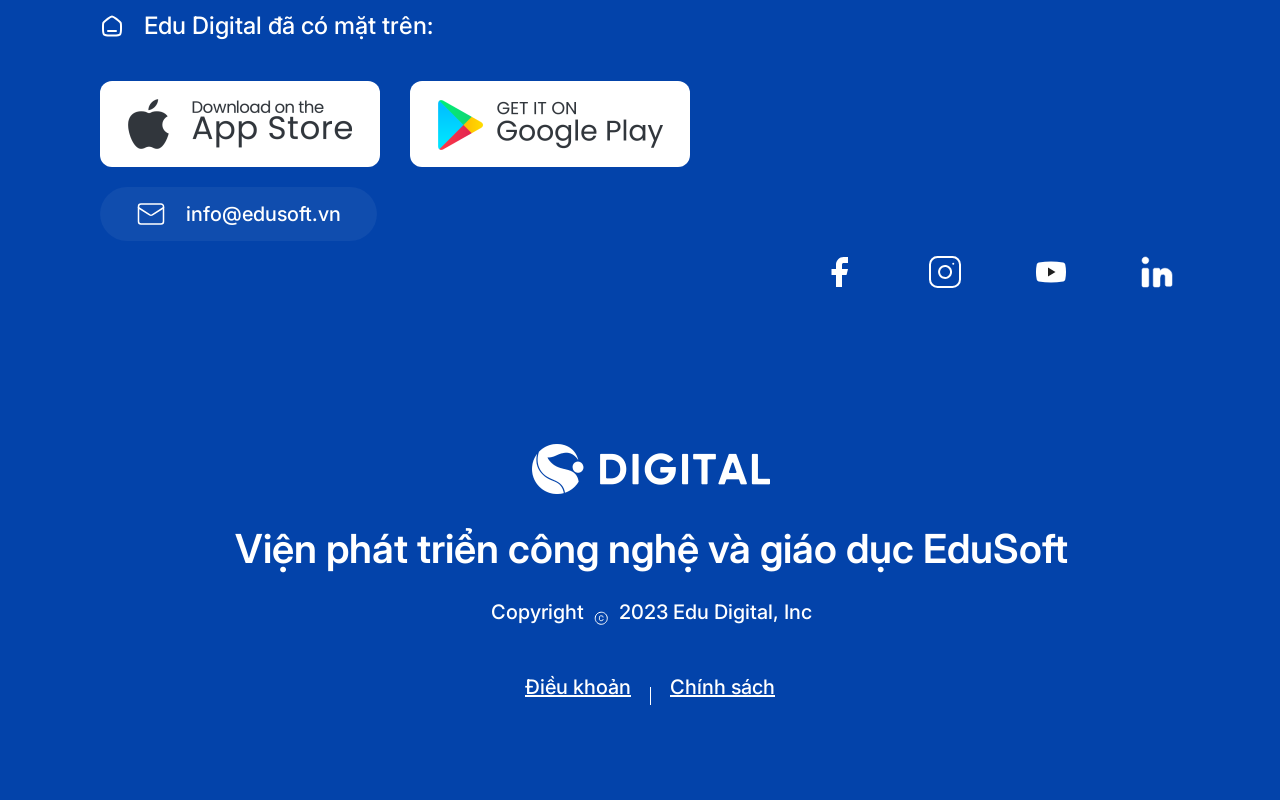
==== commit 149eb578: "vá UI" ====
--- a/MainPage2/index.html
+++ b/MainPage2/index.html
@@ -1,6 +1,7 @@
 <!DOCTYPE html>
 <html>
-  <head>
+
+<head>
     <meta charset="utf-8" />
     <meta name="viewport" content="initial-scale=1, width=device-width" />
     <link rel="stylesheet" href="./css/variables.css" />
@@ -19,2684 +20,4564 @@
     <link rel="stylesheet" href="./css/animations.css" />
     <link rel="stylesheet" href="./css/responsive.css" />
     <link rel="stylesheet" href="./css/legacy.css" />
-    <style>*{font-family: "Inter", sans-serif !important;}</style>
+    <style>
+        * {
+            font-family: "Inter", sans-serif !important;
+        }
+    </style>
     <link rel="preconnect" href="https://fonts.googleapis.com">
     <link rel="preconnect" href="https://fonts.gstatic.com" crossorigin>
-    <link href="https://fonts.googleapis.com/css2?family=Inter:ital,opsz,wght@0,14..32,100..900;1,14..32,100..900&display=swap" rel="stylesheet">
-  </head>
-  <body>
+    <link
+        href="https://fonts.googleapis.com/css2?family=Inter:ital,opsz,wght@0,14..32,100..900;1,14..32,100..900&display=swap"
+        rel="stylesheet">
+</head>
+
+<body>
     <div class="desktop-6">
-      <!-- ================= HERO SECTION ================= -->
-      <section class="ellipse-parent">
-        <div class="frame-child"></div>
-        <div class="image-76"></div>
-        <div class="frame-parent">
-          <section class="frame-group">
-            <div class="nn-tng-chuyn-i-s-ton-d-parent">
-              <h1 class="nn-tng-chuyn">
-                Nền tảng chuyển đổi số <br />toàn diện cho Giáo dục
-              </h1>
-              <div class="h-tr-nh">
-                Hỗ trợ nhà trường, giáo viên & học sinh<br />dạy – học – quản lý
-                hiệu quả hơn với công nghệ
-              </div>
-            </div>
-            <button class="ng-k-demo-wrapper">
-              <b class="ng-k-demo">Đăng ký Demo</b>
-            </button>
-          </section>
-          <div class="frame-container">
-            <div class="vector-parent">
-              <img class="frame-item" alt="" src="./public/Ellipse-1.svg" />
-
-              <div class="frame-div">
-                <!-- SVG Orbit Rings -->
-                <img class="orbit-svg" alt="" src="./public/Group-1000009209.svg" />
-
-                <div class="glass-parent">
-                  <div class="glass"></div>
-                  <div class="ti-chnh-parent">
-                    <h2 class="ti-chnh">Tài chính</h2>
-                    <img
-                      class="tablerwallet-icon"
-                      alt=""
-                      src="./public/tabler-wallet.svg"
-                    />
-                  </div>
-                </div>
-                <div class="glass-group">
-                  <div class="glass"></div>
-                  <div class="tuyn-sinh-parent">
-                    <h2 class="ti-chnh">Tuyển sinh</h2>
-                    <img
-                      class="khaothi-2-icon"
-                      alt=""
-                      src="./public/khaothi-2.svg"
-                    />
-                  </div>
-                </div>
-                <div class="glass-container">
-                  <div class="glass"></div>
-                  <div class="o-to-parent">
-                    <h2 class="ti-chnh">Đào tạo</h2>
-                    <img
-                      class="tablerwallet-icon"
-                      alt=""
-                      src="./public/daotao1-1.svg"
-                    />
-                  </div>
-                </div>
-                <div class="glass-parent2">
-                  <div class="glass"></div>
-                  <div class="chng-ch-parent">
-                    <h2 class="ti-chnh">Chứng chỉ</h2>
-                    <img
-                      class="vb-cc-1-icon"
-                      alt=""
-                      src="./public/VB-CC-1.svg"
-                    />
-                  </div>
-                </div>
-                <div class="glass-parent3">
-                  <div class="glass"></div>
-                  <div class="hc-tp-parent">
-                    <h3 class="hc-tp">Học tập</h3>
-                    <img
-                      class="hoctap2-1-icon"
-                      alt=""
-                      src="./public/hoctap2-1.svg"
-                    />
-                  </div>
-                </div>
-                <div class="glass-parent4">
-                  <div class="glass"></div>
-                  <div class="hc-tp-parent">
-                    <h3 class="hc-tp">Tài sản</h3>
-                    <img class="frame-icon" alt="" src="./public/Frame.svg" />
-                  </div>
-                </div>
-                <div class="glass-parent5">
-                  <div class="glass"></div>
-                  <div class="hc-tp-parent">
-                    <h3 class="hc-tp">Nhân sự</h3>
-                    <img class="frame-icon" alt="" src="./public/Frame1.svg" />
-                  </div>
-                </div>
-                <div class="glass-parent6">
-                  <div class="glass"></div>
-                  <div class="hc-tp-parent">
-                    <h3 class="hc-tp">Khảo thí</h3>
-                    <img
-                      class="hoctap2-1-icon"
-                      alt=""
-                      src="./public/khaothi-2.svg"
-                    />
-                  </div>
-                </div>
-                <img
-                  class="frame-child2"
-                  alt=""
-                  src="./public/Frame-1000009462.svg"
-                />
-
-                <img
-                  class="frame-child3"
-                  alt=""
-                  src="./public/Frame-1000009451.svg"
-                />
-
-                <img
-                  class="frame-child4"
-                  alt=""
-                  src="./public/Frame-1000009442.svg"
-                />
-
-                <img
-                  class="frame-child5"
-                  alt=""
-                  src="./public/Frame-1000009443.svg"
-                />
-
-                <img
-                  class="frame-child6"
-                  alt=""
-                  src="./public/Frame-1000009444.svg"
-                />
-
-                <img
-                  class="frame-child7"
-                  loading="lazy"
-                  alt=""
-                  src="./public/Frame-1000009461.svg"
-                />
-
-                <img
-                  class="frame-child8"
-                  alt=""
-                  src="./public/Frame-1000009445.svg"
-                />
-
-                <img
-                  class="frame-child9"
-                  loading="lazy"
-                  alt=""
-                  src="./public/Frame-1000009457.svg"
-                />
-
-                <div class="glass-parent7">
-                  <div class="glass9"></div>
-                  <img
-                    class="draw-2-icon"
-                    loading="lazy"
-                    alt=""
-                    src="./public/draw-2@2x.png"
-                  />
-                </div>
-              </div>
-            </div>
-            <!-- ================= NAVBAR ================= -->
-      <header class="frame-header" id="main-nav">
-              <div class="frame-wrapper">
-                <div class="frame-parent2">
-                  <div class="draw-ngang-white-1-wrapper" style="position: relative; display: inline-flex; align-items: center;">
-                    <img
-                      class="draw-ngang-white-1-icon"
-                      id="nav-logo"
-                      loading="lazy"
-                      alt=""
-                      src="./public/draw-ngang-white-1@2x.png"
-                    />
-                    <img
-                      id="nav-logo-overlay"
-                      src="./public/draw_PNG.png"
-                      style="position: absolute; left: 0; top: 0; height: 100%; width: auto; opacity: 0; transition: opacity 0.3s ease; pointer-events: none;"
-                    />
-                  </div>
-                  <div class="product-solution-title-wrapper">
-                    <div class="product-solution-title">
-                      <div class="product-solution-labels">
-                        <div class="sn-phm">Sản phẩm</div>
-                        <img
-                          class="frame-icon"
-                          alt=""
-                          src="./public/Product-Solution-Options.svg"
-                        />
-                      </div>
-                      <div class="product-solution-labels">
-                        <div class="sn-phm">Giải pháp</div>
-                        <img
-                          class="frame-icon"
-                          alt=""
-                          src="./public/Product-Solution-Options.svg"
-                        />
-                      </div>
+        <!-- ================= HERO SECTION ================= -->
+        <section class="ellipse-parent">
+            <div class="frame-child"></div>
+            <div class="image-76"></div>
+            <div class="frame-parent">
+                <section class="frame-group">
+                    <div class="nn-tng-chuyn-i-s-ton-d-parent">
+                        <h1 class="nn-tng-chuyn">
+                            Nền tảng chuyển đổi số <br />toàn diện cho Giáo dục
+                        </h1>
+                        <div class="h-tr-nh">
+                            Hỗ trợ nhà trường, giáo viên & học sinh<br />dạy – học – quản lý
+                            hiệu quả hơn với công nghệ
+                        </div>
                     </div>
-                  </div>
-                  <div class="panel-indicator">
-                    <div class="product-solution-labels">
-                      <div class="tri-thc-s">Tri thức số</div>
-                      <img
-                        class="frame-icon"
-                        alt=""
-                        src="./public/Product-Solution-Options.svg"
-                      />
-                    </div>
-                  </div>
-                </div>
-              </div>
-              <div class="frame-parent3">
-                <div class="c-nhn-wrapper">
-                  <h3 class="c-nhn">Cá nhân</h3>
-                </div>
-                <button class="ng-k-demo-container">
-                  <b class="ng-k-demo2">Đăng ký Demo</b>
-                </button>
-              </div>
-            </header>
-      <!-- ================= /NAVBAR ================= -->
-          </div>
-        </div>
-      </section>
-      <!-- ================= /HERO SECTION ================= -->
-
-      <!-- ================= PARTNERS SECTION ================= -->
-      <section class="desktop-6-inner">
-        <div class="frame-parent4">
-          <section class="header-block-wrapper">
-            <div class="header-block">
-              <div class="header-block-inner">
-                <div class="group-div">
-                  <div class="glass10"></div>
-                  <h2 class="h2">100+</h2>
-                </div>
-              </div>
-              <div class="i-hc-trung-tm-t-chc-parent" style="align-self: center; text-align: center; width: 100%;">
-                <h2 class="i-hc-trung" style="width: 100%; text-align: center; white-space: normal;">
-                  Đại học, Trung tâm & Tổ chức đã chuyển đổi số thành công cùng <span class="edu-digital">Edu Digital</span>
-                </h2>
-              </div>
-            </div>
-          </section>
-          <section class="frame-section">
-            <div class="frame-parent5">
-              <div class="logo-collection-wrapper" style="overflow: hidden;">
-                <div class="logo-collection" style="display: flex; width: 80%; gap: 160px; align-items: center; animation: scroll-left 30s linear infinite;">
-                  <!-- First set of images -->
-                  <img class="logo-item" loading="lazy" alt="" src="./public/437887433_122098022516289779_1476705749833095785_n 1.png" style="height: 60px; object-fit: contain;"/>
-                  <img class="logo-item" loading="lazy" alt="" src="./public/6eb3a2205130e06eb921 1.png" style="height: 60px; object-fit: contain;"/>
-                  <img class="logo-item" loading="lazy" alt="" src="./public/Logo chon.png" style="height: 60px; object-fit: contain;"/>
-                  <img class="logo-item" loading="lazy" alt="" src="./public/Logo ĐH Hoà Bình - Peace University ori 1.png" style="height: 60px; object-fit: contain;"/>
-                  <img class="logo-item" loading="lazy" alt="" src="./public/SacomBank logo-01 1.png" style="height: 60px; object-fit: contain;"/>
-                  <img class="logo-item" loading="lazy" alt="" src="./public/THCS xuân đỉnh 1.png" style="height: 60px; object-fit: contain;"/>
-                  <img class="logo-item" loading="lazy" alt="" src="./public/TamSơn_Logo(Horizontal)_RGB 1.png" style="height: 60px; object-fit: contain;"/>
-                  <img class="logo-item" loading="lazy" alt="" src="./public/bactuliemlogo 1.png" style="height: 60px; object-fit: contain;"/>
-                  <img class="logo-item" loading="lazy" alt="" src="./public/download.png" style="height: 60px; object-fit: contain;"/>
-                  <img class="logo-item" loading="lazy" alt="" src="./public/images (1).png" style="height: 60px; object-fit: contain;"/>
-                  <img class="logo-item" loading="lazy" alt="" src="./public/images 2.png" style="height: 60px; object-fit: contain;"/>
-                  <img class="logo-item" loading="lazy" alt="" src="./public/images.png" style="height: 60px; object-fit: contain;"/>
-                  <img class="logo-item" loading="lazy" alt="" src="./public/lam hồng.png" style="height: 60px; object-fit: contain;"/>
-                  <img class="logo-item" loading="lazy" alt="" src="./public/logo-dai-hoc-hang-hai-inkythuatso 1.png" style="height: 60px; object-fit: contain;"/>
-                  <img class="logo-item" loading="lazy" alt="" src="./public/logo-pte-magic 1.png" style="height: 60px; object-fit: contain;"/>
-                  <img class="logo-item" loading="lazy" alt="" src="./public/share_fb_home 1.png" style="height: 60px; object-fit: contain;"/>
-                  
-                  <!-- Duplicated set of images for seamless scroll -->
-                  <img class="logo-item" loading="lazy" alt="" src="./public/437887433_122098022516289779_1476705749833095785_n 1.png" style="height: 60px; object-fit: contain;"/>
-                  <img class="logo-item" loading="lazy" alt="" src="./public/6eb3a2205130e06eb921 1.png" style="height: 60px; object-fit: contain;"/>
-                  <img class="logo-item" loading="lazy" alt="" src="./public/Logo chon.png" style="height: 60px; object-fit: contain;"/>
-                  <img class="logo-item" loading="lazy" alt="" src="./public/Logo ĐH Hoà Bình - Peace University ori 1.png" style="height: 60px; object-fit: contain;"/>
-                  <img class="logo-item" loading="lazy" alt="" src="./public/SacomBank logo-01 1.png" style="height: 60px; object-fit: contain;"/>
-                  <img class="logo-item" loading="lazy" alt="" src="./public/THCS xuân đỉnh 1.png" style="height: 60px; object-fit: contain;"/>
-                  <img class="logo-item" loading="lazy" alt="" src="./public/TamSơn_Logo(Horizontal)_RGB 1.png" style="height: 60px; object-fit: contain;"/>
-                  <img class="logo-item" loading="lazy" alt="" src="./public/bactuliemlogo 1.png" style="height: 60px; object-fit: contain;"/>
-                  <img class="logo-item" loading="lazy" alt="" src="./public/download.png" style="height: 60px; object-fit: contain;"/>
-                  <img class="logo-item" loading="lazy" alt="" src="./public/images (1).png" style="height: 60px; object-fit: contain;"/>
-                  <img class="logo-item" loading="lazy" alt="" src="./public/images 2.png" style="height: 60px; object-fit: contain;"/>
-                  <img class="logo-item" loading="lazy" alt="" src="./public/images.png" style="height: 60px; object-fit: contain;"/>
-                  <img class="logo-item" loading="lazy" alt="" src="./public/lam hồng.png" style="height: 60px; object-fit: contain;"/>
-                  <img class="logo-item" loading="lazy" alt="" src="./public/logo-dai-hoc-hang-hai-inkythuatso 1.png" style="height: 60px; object-fit: contain;"/>
-                  <img class="logo-item" loading="lazy" alt="" src="./public/logo-pte-magic 1.png" style="height: 60px; object-fit: contain;"/>
-                  <img class="logo-item" loading="lazy" alt="" src="./public/share_fb_home 1.png" style="height: 60px; object-fit: contain;"/>
-                </div>
-              </div>
-              <img class="line-icon" alt="" src="./public/Line.svg" />
-            </div>
-          </section>
-          <!-- ================= /PARTNERS SECTION ================= -->
-
-          <!-- ================= FOUNDATION SECTION ================= -->
-          <section class="frame-wrapper3">
-            <div class="frame-parent6">
-              <div class="nn-tng-s-ho-c-th-v-u-wrapper">
-                <h2 class="nn-tng-s">Nền tảng số hoá đặc thù và ưu việt</h2>
-              </div>
-              <h2 class="edu-digital-p-container">
-                <span>Edu Digital</span>
-                <span class="p-ng-trn">
-                  đáp ứng trọn vẹn nhu cầu và phù hợp riêng biệt cho từng đơn vị
-                  Giáo dục.</span
-                >
-              </h2>
-            </div>
-          </section>
-          <div class="frame-parent7">
-            <section class="frame-wrapper4">
-              <div class="ph-hp-vi-gio-dc-parent">
-                <h2 class="ph-hp-vi">Phù hợp với Giáo dục</h2>
-                <h3 class="tch-hp-b">
-                  Tích hợp bộ tính năng chuyển đổi số toàn diện trên một nền
-                  tảng duy nhất
-                </h3>
-              </div>
-            </section>
-            <img
-              class="protected-1-icon foundation-slide-img"
-              loading="lazy"
-              alt=""
-              src="./public/Setting 1.svg"
-            />
-          </div>
-          <div class="content-details-parent">
-            <img
-              class="content-details-icon"
-              alt=""
-              src="./public/Content-Details.svg"
-            />
-
-            <div class="frame-wrapper5" style="align-items: center; justify-content: center;">
-              <div class="foundation-dots" style="display: flex; gap: 8px;"></div>
-            </div>
-            <img
-              class="content-details-icon2"
-              alt=""
-              src="./public/Content-Details.svg"
-            />
-          </div>
-        </div>
-      </section>
-      <!-- ================= /FOUNDATION SECTION ================= -->
-
-      <!-- ================= SOLUTIONS SECTION ================= -->
-      <section class="desktop-6-child">
-        <div class="frame-parent8">
-          <div class="frame-parent9">
-            <section class="frame-wrapper6">
-              <div class="detail-container-parent">
-                <div class="detail-container">
-                  <div class="frame-parent10">
-                    <div class="info-box-wrapper">
-                      <img
-                        class="info-box-icon"
-                        alt=""
-                        src="./public/Info-Box.svg"
-                      />
-                    </div>
-                    <h3 class="edu-digital2">Edu Digital</h3>
-                  </div>
-                  <div class="detail-container-inner">
-                    <div class="line-div"></div>
-                  </div>
-                </div>
-                <h1 class="cc-gi-gii">
-                  Các gói giải pháp quản lý nghiệp vụ toàn diện trong Giáo dục
-                </h1>
-                <div class="t-ng-ha-minh-bch-hiu-parent">
-                  <div class="t-ng-ha">
-                    Tự động hóa – Minh bạch – Hiệu quả cho mọi cấp bậc giáo dục.
-                  </div>
-                  <button class="ng-k-demo-frame">
-                    <b class="ng-k-demo">Đăng ký Demo</b>
-                  </button>
-                </div>
-              </div>
-            </section>
-            <div class="header-container-parent">
-              <section class="header-container">
-                <div class="primary-header-parent">
-                  <div class="primary-header">
-                    <div class="box-region">
-                      <img
-                        class="primary-region-icon"
-                        alt=""
-                        src="./public/Primary-Region.svg"
-                      />
-                    </div>
-                    <h2 class="khi-gio-dc">Khối Giáo dục Đại học</h2>
-                  </div>
-                  <div class="line-div"></div>
-                </div>
-                <div class="container-education">
-                  <div class="c-thit-k">
-                    Được thiết kế nằm số hóa toàn diện công tác quản lý đào tạo,
-                    nghiên cứu và hoạt động sinh viên
-                  </div>
-                </div>
-                <div class="description-separator">
-                  <div class="description-separator-child"></div>
-                </div>
-                <div class="tm-hiu-thm-parent">
-                  <h3 class="tm-hiu-thm">Tìm hiểu thêm</h3>
-                  <img
-                    class="shape-marker-icon"
-                    alt=""
-                    src="./public/Shape-Marker.svg"
-                  />
-                </div>
-              </section>
-              <section class="core-block">
-                <div class="block-core-item">
-                  <div class="item-core-element-parent">
-                    <div class="item-core-element">
-                      <div class="level-education-item">
-                        <img
-                          class="primary-region-icon"
-                          alt=""
-                          src="./public/Type-Items.svg"
-                        />
-                      </div>
-                      <h3 class="khi-c-s">Khối Cơ sở Giáo dục K12</h3>
-                    </div>
-                    <div class="line-div"></div>
-                  </div>
-                  <div class="training-management">
-                    <div class="c-thit-k2">
-                      Được thiết kế nằm số hóa toàn diện công tác quản lý đào
-                      tạo, nghiên cứu và hoạt động sinh viên
-                    </div>
-                    <div class="vertical-separator"></div>
-                  </div>
-                  <div class="tm-hiu-thm-parent">
-                    <h3 class="tm-hiu-thm">Tìm hiểu thêm</h3>
-                    <img
-                      class="shape-marker-icon"
-                      alt=""
-                      src="./public/Shape-Marker.svg"
-                    />
-                  </div>
-                </div>
-                <div class="block-core-item2">
-                  <div class="item-core-element-parent">
-                    <div class="item-core-element">
-                      <div class="box-region">
-                        <img
-                          class="primary-region-icon"
-                          alt=""
-                          src="./public/Frame2.svg"
-                        />
-                      </div>
-                      <h3 class="khi-c-s">Khối cơ sở giáo dục nghề nghiệp</h3>
-                    </div>
-                    <div class="line-div"></div>
-                  </div>
-                  <div class="gii-php-qun">
-                    Giải pháp quản lý đào tạo đặc thù đáp ứng mọi nhu cầu vận
-                    hành và lộ trình thay đổi quy chế quản lý
-                  </div>
-                  <div class="block-core-item-inner">
-                    <div class="description-separator-child"></div>
-                  </div>
-                  <div class="tm-hiu-thm-parent">
-                    <h3 class="tm-hiu-thm">Tìm hiểu thêm</h3>
-                    <img
-                      class="shape-marker-icon"
-                      alt=""
-                      src="./public/Shape-Marker.svg"
-                    />
-                  </div>
-                </div>
-              </section>
-              <section class="training-platform">
-                <div class="platform-details">
-                <div class="training-modules">
-                    <div class="model-types">
-                    <div class="level-education-item">
-                        <img
-                        class="primary-region-icon"
-                        alt=""
-                        src="./public/Skills-Areas.svg"
-                        />
-                    </div>
-                    <h3 class="trung-tm-o">
-                        Trung tâm Đào tạo & bồi dưỡng ngắn hạn
-                    </h3>
-                    </div>
-                    <div class="vertical-separator"></div>
-                </div>
-                <div class="gii-php-qun">
-                    Nền tảng quản trị hợp nhất cho các mô hình đào tạo phức tạp và
-                    linh hoạt của đào tạo liên tục
-                </div>
-                <div class="direction-area">
-                    <div class="description-separator-child"></div>
-                </div>
-                <div class="tm-hiu-thm-parent">
-                    <h3 class="tm-hiu-thm">Tìm hiểu thêm</h3>
-                    <img
-                    class="shape-marker-icon"
-                    alt=""
-                    src="./public/Shape-Marker.svg"
-                    />
-                </div>
-                </div>
-                <div class="platform-details2">
-                <div class="frame-parent13">
-                    <div class="frame-wrapper7">
-                    <div class="frame-parent14">
-                        <div class="level-education-item">
-                        <img
-                            class="primary-region-icon"
-                            alt=""
-                            src="./public/Element-Bottom.svg"
-                        />
-                        </div>
-                        <h3 class="trung-tm-o">Trung tâm ngoại ngữ và kĩ năng</h3>
-                    </div>
-                    </div>
-                    <div class="frame-child14"></div>
-                </div>
-                <div class="gii-php-qun">
-                    Chuẩn hóa quy trình vận hành, tối ưu trải nghiệm học viên và tạo
-                    đà tăng trưởng bền vững
-                </div>
-                <div class="platform-details-inner">
-                    <div class="description-separator-child"></div>
-                </div>
-                <div class="tm-hiu-thm-parent">
-                    <h3 class="tm-hiu-thm">Tìm hiểu thêm</h3>
-                    <img
-                    class="shape-marker-icon"
-                    alt=""
-                    src="./public/Shape-Marker.svg"
-                    />
-                </div>
-                </div>
-            </section>
-            </div>
-          </div>
-        </div>
-      </section>
-      <!-- ================= /SOLUTIONS SECTION ================= -->
-
-      <!-- ================= MANAGEMENT CAROUSEL SECTION ================= -->
-      <div class="background-1-parent">
-        <div class="background-1"></div>
-        <div class="kt-ni-tri">Kết nối tri thức,<br />Vượt mọi giới hạn</div>
-        <div class="khng-ch-l">
-          Không chỉ là phần mềm, Edu Digital cung cấp giải pháp, tri thức & sự
-          đồng hành cùng bạn
-        </div>
-        <div class="ng-k-demo-wrapper2">
-          <b class="ng-k-demo4">Đăng ký Demo</b>
-        </div>
-        <img class="frame-child16" alt="" src="./public/Group-239440@2x.png" />
-
-        <img class="frame-child17" alt="" src="./public/Group-239438@2x.png" />
-
-        <div class="oval-parent">
-          <div class="oval"></div>
-          <div class="oval-copy"></div>
-          <div class="oval-copy-2"></div>
-          <img class="book-2-icon" alt="" src="./public/book-2@2x.png" />
-        </div>
-      </div>
-            <section class="integrate-school">
-        <!-- Fixed header -->
-        <div class="mng-header">
-          <p class="mng-subtitle">Nền tảng kết nối nhà trường, giáo viên và học sinh</p>
-          <div class="mng-title-row">
-            <span class="mng-title-word">Tích hợp</span>
-            <span class="mng-badge"><span class="mng-badge-bg"></span><span class="mng-badge-text">30+</span></span>
-            <span class="mng-title-word">phần mềm trên một nền tảng duy nhất</span>
-          </div>
-        </div>
-
-        <!-- Carousel wrapper (holds arrows + viewport) -->
-        <div class="mng-carousel-wrap">
-          <!-- Prev arrow -->
-          <button class="mng-nav mng-nav-prev" id="management-prev" aria-label="Slide trước">
-            <svg width="24" height="24" viewBox="0 0 24 24" fill="none"><path d="M15 18L9 12L15 6" stroke="white" stroke-width="2.5" stroke-linecap="round" stroke-linejoin="round"/></svg>
-          </button>
-
-          <!-- Slides viewport -->
-          <div class="mng-viewport" id="management-slider">
-            <div class="mng-track" id="management-track">
-
-                  <div class="mng-slide" data-index="0">
-                    <div class="mng-card-scaler">
-                      <div style="width: 1530px; height: 800px; position: relative; overflow: hidden">
-        <div style="width: 1530px; height: 800px; left: 0px; top: 0px; position: absolute; opacity: 0.10; background: linear-gradient(135deg, rgba(0, 73, 175, 0.12) 0%, rgba(255, 255, 255, 0.48) 100%); border-radius: 30px; border: 3px rgba(255, 255, 255, 0.50) solid; backdrop-filter: blur(50px)"></div>
-        <div style="width: 336px; left: 60px; top: 124px; position: absolute; color: white; font-size: 48px; font-family: Lato; font-weight: 700; line-height: 72px; word-wrap: break-word">Quản lí Đào tạo</div>
-        <div style="left: 60px; top: 44px; position: absolute; color: #56CCF2; font-size: 36px; font-family: Lato; font-weight: 700; line-height: 54px; word-wrap: break-word">Edu Digital+</div>
-        <div style="width: 410px; left: 60px; top: 226px; position: absolute; color: #A6A6A6; font-size: 24px; font-family: Lato; font-weight: 500; line-height: 36px; word-wrap: break-word">Bộ tính năng lưu trữ hệ thống quán lý hoạch định nguồn lực cơ sở Giáo dục</div>
-        <div style="width: 250px; height: 75px; left: 60px; top: 348px; position: absolute; background: linear-gradient(90deg, #56CCF2 0%, #0052D4 100%); box-shadow: 0px 0px 10px rgba(255, 255, 255, 0.50) inset; overflow: hidden; border-radius: 50px">
-            <div style="left: 47px; top: 24px; position: absolute; color: white; font-size: 24px; font-family: Inter; font-weight: 700; word-wrap: break-word">Đăng ký Demo</div>
-        </div>
-        <div style="width: 1172px; height: 550px; left: 753px; top: 71px; position: absolute; opacity: 0.80; border-radius: 16px">
-            <div style="width: 1172px; height: 550px; left: 0px; top: 0px; position: absolute; opacity: 0.10; background: linear-gradient(135deg, rgba(0, 73, 175, 0.12) 0%, rgba(255, 255, 255, 0.48) 100%); box-shadow: 0px 1.2000000476837158px 100px rgba(255, 255, 255, 0.20) inset; border-radius: 16px; border: 1px rgba(255, 255, 255, 0.50) solid"></div>
-            <div style="padding: 40px; left: 0px; top: 0px; position: absolute; background: linear-gradient(123deg, rgba(255, 255, 255, 0.05) 0%, rgba(255, 255, 255, 0.50) 100%); background-blend-mode: overlay; box-shadow: -12.180000305175781px 36.689998626708984px 44.900001525878906px rgba(81, 78, 120, 0.25); border-radius: 16px; outline: 1px rgba(255, 255, 255, 0.50) solid; outline-offset: -1px; backdrop-filter: blur(10px); flex-direction: column; justify-content: flex-start; align-items: flex-start; gap: 20px; display: inline-flex">
-                <div style="color: white; font-size: 20px; font-family: Inter; font-weight: 700; line-height: 26px; word-wrap: break-word">Khung chương trình đào tạo</div>
-                <div style="align-self: stretch; overflow: hidden; border-radius: 8px; outline: 1px rgba(233, 235, 248, 0.20) solid; outline-offset: -1px; flex-direction: column; justify-content: flex-start; align-items: flex-start; display: flex">
-                    <div style="background: rgba(255, 255, 255, 0); overflow: hidden; justify-content: flex-start; align-items: flex-start; display: inline-flex">
-                        <div style="align-self: stretch; background: rgba(255, 255, 255, 0.10); border-left: 1px rgba(233, 235, 248, 0.20) solid; border-top: 1px rgba(233, 235, 248, 0.20) solid; flex-direction: column; justify-content: center; align-items: center; display: inline-flex">
-                            <div style="padding-left: 24px; padding-right: 24px; padding-top: 16px; padding-bottom: 16px; overflow: hidden; justify-content: flex-start; align-items: center; display: inline-flex">
-                                <div style="color: white; font-size: 16px; font-family: Inter; font-weight: 600; line-height: 20.80px; word-wrap: break-word">STT</div>
+                    <button class="ng-k-demo-wrapper">
+                        <b class="ng-k-demo">Đăng ký Demo</b>
+                    </button>
+                </section>
+                <div class="frame-container">
+                    <div class="vector-parent">
+                        <img class="frame-item" alt="" src="./public/Ellipse-1.svg" />
+
+                        <div class="frame-div">
+                            <!-- SVG Orbit Rings -->
+                            <img class="orbit-svg" alt="" src="./public/Group-1000009209.svg" />
+
+                            <div class="glass-parent">
+                                <div class="glass"></div>
+                                <div class="ti-chnh-parent">
+                                    <h2 class="ti-chnh">Tài chính</h2>
+                                    <img class="tablerwallet-icon" alt="" src="./public/tabler-wallet.svg" />
+                                </div>
                             </div>
-                        </div>
-                        <div style="width: 115px; align-self: stretch; background: rgba(255, 255, 255, 0.10); border-left: 1px rgba(233, 235, 248, 0.20) solid; border-top: 1px rgba(233, 235, 248, 0.20) solid; flex-direction: column; justify-content: center; align-items: center; display: inline-flex">
-                            <div style="padding-left: 24px; padding-right: 24px; padding-top: 16px; padding-bottom: 16px; overflow: hidden; justify-content: flex-start; align-items: center; display: inline-flex">
-                                <div style="text-align: center; color: white; font-size: 16px; font-family: Inter; font-weight: 600; line-height: 20.80px; word-wrap: break-word">Mã</div>
+                            <div class="glass-group">
+                                <div class="glass"></div>
+                                <div class="tuyn-sinh-parent">
+                                    <h2 class="ti-chnh">Tuyển sinh</h2>
+                                    <img class="khaothi-2-icon" alt="" src="./public/khaothi-2.svg" />
+                                </div>
                             </div>
-                        </div>
-                        <div style="width: 206px; align-self: stretch; background: rgba(255, 255, 255, 0.10); border-left: 1px rgba(233, 235, 248, 0.20) solid; border-top: 1px rgba(233, 235, 248, 0.20) solid; flex-direction: column; justify-content: center; align-items: center; display: inline-flex">
-                            <div style="padding-left: 24px; padding-right: 24px; padding-top: 16px; padding-bottom: 16px; overflow: hidden; justify-content: flex-start; align-items: center; display: inline-flex">
-                                <div style="text-align: center; color: white; font-size: 16px; font-family: Inter; font-weight: 600; line-height: 20.80px; word-wrap: break-word">Tên</div>
+                            <div class="glass-container">
+                                <div class="glass"></div>
+                                <div class="o-to-parent">
+                                    <h2 class="ti-chnh">Đào tạo</h2>
+                                    <img class="tablerwallet-icon" alt="" src="./public/daotao1-1.svg" />
+                                </div>
                             </div>
-                        </div>
-                        <div style="width: 247px; align-self: stretch; background: rgba(255, 255, 255, 0.10); border-left: 1px rgba(233, 235, 248, 0.20) solid; border-top: 1px rgba(233, 235, 248, 0.20) solid; flex-direction: column; justify-content: center; align-items: center; display: inline-flex">
-                            <div style="padding-left: 24px; padding-right: 24px; padding-top: 16px; padding-bottom: 16px; overflow: hidden; justify-content: flex-start; align-items: center; display: inline-flex">
-                                <div style="text-align: center; color: white; font-size: 16px; font-family: Inter; font-weight: 600; line-height: 20.80px; word-wrap: break-word">Chương trình</div>
+                            <div class="glass-parent2">
+                                <div class="glass"></div>
+                                <div class="chng-ch-parent">
+                                    <h2 class="ti-chnh">Chứng chỉ</h2>
+                                    <img class="vb-cc-1-icon" alt="" src="./public/VB-CC-1.svg" />
+                                </div>
                             </div>
-                        </div>
-                        <div style="align-self: stretch; background: rgba(255, 255, 255, 0.10); border-left: 1px rgba(233, 235, 248, 0.20) solid; border-top: 1px rgba(233, 235, 248, 0.20) solid; flex-direction: column; justify-content: center; align-items: center; display: inline-flex">
-                            <div style="padding-left: 24px; padding-right: 24px; padding-top: 16px; padding-bottom: 16px; overflow: hidden; justify-content: flex-start; align-items: center; display: inline-flex">
-                                <div style="color: white; font-size: 16px; font-family: Inter; font-weight: 600; line-height: 20.80px; word-wrap: break-word">Hệ đào tạo</div>
+                            <div class="glass-parent3">
+                                <div class="glass"></div>
+                                <div class="hc-tp-parent">
+                                    <h3 class="hc-tp">Học tập</h3>
+                                    <img class="hoctap2-1-icon" alt="" src="./public/hoctap2-1.svg" />
+                                </div>
                             </div>
-                        </div>
-                        <div style="align-self: stretch; background: rgba(255, 255, 255, 0.10); border-left: 1px rgba(233, 235, 248, 0.20) solid; border-top: 1px rgba(233, 235, 248, 0.20) solid; flex-direction: column; justify-content: center; align-items: center; display: inline-flex">
-                            <div style="padding-left: 24px; padding-right: 24px; padding-top: 16px; padding-bottom: 16px; overflow: hidden; justify-content: flex-start; align-items: center; display: inline-flex">
-                                <div style="color: white; font-size: 16px; font-family: Inter; font-weight: 600; line-height: 20.80px; word-wrap: break-word">Trình độ đào tạo</div>
+                            <div class="glass-parent4">
+                                <div class="glass"></div>
+                                <div class="hc-tp-parent">
+                                    <h3 class="hc-tp">Tài sản</h3>
+                                    <img class="frame-icon" alt="" src="./public/Frame.svg" />
+                                </div>
                             </div>
-                        </div>
-                        <div style="align-self: stretch; background: rgba(255, 255, 255, 0.10); border-left: 1px rgba(233, 235, 248, 0.20) solid; border-top: 1px rgba(233, 235, 248, 0.20) solid; flex-direction: column; justify-content: center; align-items: center; display: inline-flex">
-                            <div style="padding-left: 24px; padding-right: 24px; padding-top: 16px; padding-bottom: 16px; overflow: hidden; justify-content: flex-start; align-items: center; display: inline-flex">
-                                <div style="color: white; font-size: 16px; font-family: Inter; font-weight: 600; line-height: 20.80px; word-wrap: break-word">Tổng tín chỉ</div>
+                            <div class="glass-parent5">
+                                <div class="glass"></div>
+                                <div class="hc-tp-parent">
+                                    <h3 class="hc-tp">Nhân sự</h3>
+                                    <img class="frame-icon" alt="" src="./public/Frame1.svg" />
+                                </div>
+                            </div>
+                            <div class="glass-parent6">
+                                <div class="glass"></div>
+                                <div class="hc-tp-parent">
+                                    <h3 class="hc-tp">Khảo thí</h3>
+                                    <img class="hoctap2-1-icon" alt="" src="./public/khaothi-2.svg" />
+                                </div>
+                            </div>
+                            <img class="frame-child2" alt="" src="./public/Frame-1000009462.svg" />
+
+                            <img class="frame-child3" alt="" src="./public/Frame-1000009451.svg" />
+
+                            <img class="frame-child4" alt="" src="./public/Frame-1000009442.svg" />
+
+                            <img class="frame-child5" alt="" src="./public/Frame-1000009443.svg" />
+
+                            <img class="frame-child6" alt="" src="./public/Frame-1000009444.svg" />
+
+                            <img class="frame-child7" loading="lazy" alt="" src="./public/Frame-1000009461.svg" />
+
+                            <img class="frame-child8" alt="" src="./public/Frame-1000009445.svg" />
+
+                            <img class="frame-child9" loading="lazy" alt="" src="./public/Frame-1000009457.svg" />
+
+                            <div class="glass-parent7">
+                                <div class="glass9"></div>
+                                <img class="draw-2-icon" loading="lazy" alt="" src="./public/draw-2@2x.png" />
                             </div>
                         </div>
                     </div>
-                    <div style="background: rgba(255, 255, 255, 0); overflow: hidden; justify-content: flex-start; align-items: flex-start; display: inline-flex">
-                        <div data-type="Default" style="width: 80px; align-self: stretch; background: rgba(255, 255, 255, 0); border-left: 1px rgba(233, 235, 248, 0.20) solid; border-top: 1px rgba(233, 235, 248, 0.20) solid; flex-direction: column; justify-content: center; align-items: center; display: inline-flex">
-                            <div style="align-self: stretch; padding-left: 24px; padding-right: 24px; padding-top: 16px; padding-bottom: 16px; overflow: hidden; justify-content: center; align-items: center; display: inline-flex">
-                                <div style="color: white; font-size: 16px; font-family: Inter; font-weight: 400; line-height: 20.80px; word-wrap: break-word">1</div>
+                    <!-- ================= NAVBAR ================= -->
+                    <header class="frame-header" id="main-nav">
+                        <div class="frame-wrapper">
+                            <div class="frame-parent2">
+                                <div class="draw-ngang-white-1-wrapper"
+                                    style="position: relative; display: inline-flex; align-items: center;">
+                                    <img class="draw-ngang-white-1-icon" id="nav-logo" loading="lazy" alt=""
+                                        src="./public/draw-ngang-white-1@2x.png" />
+                                    <img id="nav-logo-overlay" src="./public/draw_PNG.png"
+                                        style="position: absolute; left: 0; top: 0; height: 100%; width: auto; opacity: 0; transition: opacity 0.3s ease; pointer-events: none;" />
+                                </div>
+                                <div class="product-solution-title-wrapper">
+                                    <div class="product-solution-title">
+                                        <div class="product-solution-labels">
+                                            <div class="sn-phm">Sản phẩm</div>
+                                            <img class="frame-icon" alt=""
+                                                src="./public/Product-Solution-Options.svg" />
+                                        </div>
+                                        <div class="product-solution-labels">
+                                            <div class="sn-phm">Giải pháp</div>
+                                            <img class="frame-icon" alt=""
+                                                src="./public/Product-Solution-Options.svg" />
+                                        </div>
+                                    </div>
+                                </div>
+                                <div class="panel-indicator">
+                                    <div class="product-solution-labels">
+                                        <div class="tri-thc-s">Tri thức số</div>
+                                        <img class="frame-icon" alt="" src="./public/Product-Solution-Options.svg" />
+                                    </div>
+                                </div>
                             </div>
                         </div>
-                        <div data-type="Default" style="width: 115px; align-self: stretch; background: rgba(255, 255, 255, 0); border-left: 1px rgba(233, 235, 248, 0.20) solid; border-top: 1px rgba(233, 235, 248, 0.20) solid; flex-direction: column; justify-content: center; align-items: center; display: inline-flex">
-                            <div style="align-self: stretch; padding-left: 24px; padding-right: 24px; padding-top: 16px; padding-bottom: 16px; overflow: hidden; justify-content: flex-start; align-items: center; display: inline-flex">
-                                <div style="color: white; font-size: 16px; font-family: Inter; font-weight: 400; line-height: 20.80px; word-wrap: break-word">CNTT01</div>
+                        <div class="frame-parent3">
+                            <div class="c-nhn-wrapper">
+                                <h3 class="c-nhn">Cá nhân</h3>
+                            </div>
+                            <button class="ng-k-demo-container">
+                                <b class="ng-k-demo2">Đăng ký Demo</b>
+                            </button>
+                        </div>
+                    </header>
+                    <!-- ================= /NAVBAR ================= -->
+                </div>
+            </div>
+        </section>
+        <!-- ================= /HERO SECTION ================= -->
+
+        <!-- ================= PARTNERS SECTION ================= -->
+        <section class="desktop-6-inner">
+            <div class="frame-parent4">
+                <section class="header-block-wrapper">
+                    <div class="header-block">
+                        <div class="header-block-inner">
+                            <div class="group-div">
+                                <div class="glass10"></div>
+                                <h2 class="h2">100+</h2>
                             </div>
                         </div>
-                        <div data-type="Default" style="width: 206px; align-self: stretch; background: rgba(255, 255, 255, 0); border-left: 1px rgba(233, 235, 248, 0.20) solid; border-top: 1px rgba(233, 235, 248, 0.20) solid; flex-direction: column; justify-content: center; align-items: center; display: inline-flex">
-                            <div style="align-self: stretch; padding-left: 24px; padding-right: 24px; padding-top: 16px; padding-bottom: 16px; overflow: hidden; justify-content: flex-start; align-items: center; display: inline-flex">
-                                <div style="color: white; font-size: 16px; font-family: Inter; font-weight: 400; line-height: 20.80px; word-wrap: break-word">Công nghệ thông tin</div>
+                        <div class="i-hc-trung-tm-t-chc-parent"
+                            style="align-self: center; text-align: center; width: 100%;">
+                            <h2 class="i-hc-trung" style="width: 100%; text-align: center; white-space: normal;">
+                                Đại học, Trung tâm & Tổ chức đã chuyển đổi số thành công cùng <span
+                                    class="edu-digital">Edu Digital</span>
+                            </h2>
+                        </div>
+                    </div>
+                </section>
+                <section class="frame-section">
+                    <div class="frame-parent5">
+                        <div class="logo-collection-wrapper" style="overflow: hidden;">
+                            <div class="logo-collection"
+                                style="display: flex; width: 80%; gap: 160px; align-items: center; animation: scroll-left 30s linear infinite;">
+                                <!-- First set of images -->
+                                <img class="logo-item" loading="lazy" alt=""
+                                    src="./public/437887433_122098022516289779_1476705749833095785_n 1.png"
+                                    style="height: 60px; object-fit: contain;" />
+                                <img class="logo-item" loading="lazy" alt="" src="./public/6eb3a2205130e06eb921 1.png"
+                                    style="height: 60px; object-fit: contain;" />
+                                <img class="logo-item" loading="lazy" alt="" src="./public/Logo chon.png"
+                                    style="height: 60px; object-fit: contain;" />
+                                <img class="logo-item" loading="lazy" alt=""
+                                    src="./public/Logo ĐH Hoà Bình - Peace University ori 1.png"
+                                    style="height: 60px; object-fit: contain;" />
+                                <img class="logo-item" loading="lazy" alt="" src="./public/SacomBank logo-01 1.png"
+                                    style="height: 60px; object-fit: contain;" />
+                                <img class="logo-item" loading="lazy" alt="" src="./public/THCS xuân đỉnh 1.png"
+                                    style="height: 60px; object-fit: contain;" />
+                                <img class="logo-item" loading="lazy" alt=""
+                                    src="./public/TamSơn_Logo(Horizontal)_RGB 1.png"
+                                    style="height: 60px; object-fit: contain;" />
+                                <img class="logo-item" loading="lazy" alt="" src="./public/bactuliemlogo 1.png"
+                                    style="height: 60px; object-fit: contain;" />
+                                <img class="logo-item" loading="lazy" alt="" src="./public/download.png"
+                                    style="height: 60px; object-fit: contain;" />
+                                <img class="logo-item" loading="lazy" alt="" src="./public/images (1).png"
+                                    style="height: 60px; object-fit: contain;" />
+                                <img class="logo-item" loading="lazy" alt="" src="./public/images 2.png"
+                                    style="height: 60px; object-fit: contain;" />
+                                <img class="logo-item" loading="lazy" alt="" src="./public/images.png"
+                                    style="height: 60px; object-fit: contain;" />
+                                <img class="logo-item" loading="lazy" alt="" src="./public/lam hồng.png"
+                                    style="height: 60px; object-fit: contain;" />
+                                <img class="logo-item" loading="lazy" alt=""
+                                    src="./public/logo-dai-hoc-hang-hai-inkythuatso 1.png"
+                                    style="height: 60px; object-fit: contain;" />
+                                <img class="logo-item" loading="lazy" alt="" src="./public/logo-pte-magic 1.png"
+                                    style="height: 60px; object-fit: contain;" />
+                                <img class="logo-item" loading="lazy" alt="" src="./public/share_fb_home 1.png"
+                                    style="height: 60px; object-fit: contain;" />
+
+                                <!-- Duplicated set of images for seamless scroll -->
+                                <img class="logo-item" loading="lazy" alt=""
+                                    src="./public/437887433_122098022516289779_1476705749833095785_n 1.png"
+                                    style="height: 60px; object-fit: contain;" />
+                                <img class="logo-item" loading="lazy" alt="" src="./public/6eb3a2205130e06eb921 1.png"
+                                    style="height: 60px; object-fit: contain;" />
+                                <img class="logo-item" loading="lazy" alt="" src="./public/Logo chon.png"
+                                    style="height: 60px; object-fit: contain;" />
+                                <img class="logo-item" loading="lazy" alt=""
+                                    src="./public/Logo ĐH Hoà Bình - Peace University ori 1.png"
+                                    style="height: 60px; object-fit: contain;" />
+                                <img class="logo-item" loading="lazy" alt="" src="./public/SacomBank logo-01 1.png"
+                                    style="height: 60px; object-fit: contain;" />
+                                <img class="logo-item" loading="lazy" alt="" src="./public/THCS xuân đỉnh 1.png"
+                                    style="height: 60px; object-fit: contain;" />
+                                <img class="logo-item" loading="lazy" alt=""
+                                    src="./public/TamSơn_Logo(Horizontal)_RGB 1.png"
+                                    style="height: 60px; object-fit: contain;" />
+                                <img class="logo-item" loading="lazy" alt="" src="./public/bactuliemlogo 1.png"
+                                    style="height: 60px; object-fit: contain;" />
+                                <img class="logo-item" loading="lazy" alt="" src="./public/download.png"
+                                    style="height: 60px; object-fit: contain;" />
+                                <img class="logo-item" loading="lazy" alt="" src="./public/images (1).png"
+                                    style="height: 60px; object-fit: contain;" />
+                                <img class="logo-item" loading="lazy" alt="" src="./public/images 2.png"
+                                    style="height: 60px; object-fit: contain;" />
+                                <img class="logo-item" loading="lazy" alt="" src="./public/images.png"
+                                    style="height: 60px; object-fit: contain;" />
+                                <img class="logo-item" loading="lazy" alt="" src="./public/lam hồng.png"
+                                    style="height: 60px; object-fit: contain;" />
+                                <img class="logo-item" loading="lazy" alt=""
+                                    src="./public/logo-dai-hoc-hang-hai-inkythuatso 1.png"
+                                    style="height: 60px; object-fit: contain;" />
+                                <img class="logo-item" loading="lazy" alt="" src="./public/logo-pte-magic 1.png"
+                                    style="height: 60px; object-fit: contain;" />
+                                <img class="logo-item" loading="lazy" alt="" src="./public/share_fb_home 1.png"
+                                    style="height: 60px; object-fit: contain;" />
                             </div>
                         </div>
-                        <div data-type="Default" style="width: 247px; align-self: stretch; background: rgba(255, 255, 255, 0); border-left: 1px rgba(233, 235, 248, 0.20) solid; border-top: 1px rgba(233, 235, 248, 0.20) solid; flex-direction: column; justify-content: center; align-items: center; display: inline-flex">
-                            <div style="align-self: stretch; padding-left: 24px; padding-right: 24px; padding-top: 16px; padding-bottom: 16px; overflow: hidden; justify-content: flex-start; align-items: center; display: inline-flex">
-                                <div style="color: white; font-size: 16px; font-family: Inter; font-weight: 400; line-height: 20.80px; word-wrap: break-word">Công nghệ thông tin 2022</div>
+                        <img class="line-icon" alt="" src="./public/Line.svg" />
+                    </div>
+                </section>
+                <!-- ================= /PARTNERS SECTION ================= -->
+
+                <!-- ================= FOUNDATION SECTION ================= -->
+                <section class="frame-wrapper3">
+                    <div class="frame-parent6">
+                        <div class="nn-tng-s-ho-c-th-v-u-wrapper">
+                            <h2 class="nn-tng-s">Nền tảng số hoá đặc thù và ưu việt</h2>
+                        </div>
+                        <h2 class="edu-digital-p-container">
+                            <span>Edu Digital</span>
+                            <span class="p-ng-trn">
+                                đáp ứng trọn vẹn nhu cầu và phù hợp riêng biệt cho từng đơn vị
+                                Giáo dục.</span>
+                        </h2>
+                    </div>
+                </section>
+                <div class="frame-parent7">
+                    <section class="frame-wrapper4">
+                        <div class="ph-hp-vi-gio-dc-parent">
+                            <h2 class="ph-hp-vi">Phù hợp với Giáo dục</h2>
+                            <h3 class="tch-hp-b">
+                                Tích hợp bộ tính năng chuyển đổi số toàn diện trên một nền
+                                tảng duy nhất
+                            </h3>
+                        </div>
+                    </section>
+                    <img class="protected-1-icon foundation-slide-img" loading="lazy" alt=""
+                        src="./public/Setting 1.svg" />
+                </div>
+                <div class="content-details-parent">
+                    <img class="content-details-icon" alt="" src="./public/Content-Details.svg" />
+
+                    <div class="frame-wrapper5" style="align-items: center; justify-content: center;">
+                        <div class="foundation-dots" style="display: flex; gap: 8px;"></div>
+                    </div>
+                    <img class="content-details-icon2" alt="" src="./public/Content-Details.svg" />
+                </div>
+            </div>
+        </section>
+        <!-- ================= /FOUNDATION SECTION ================= -->
+
+        <!-- ================= SOLUTIONS SECTION ================= -->
+        <section class="desktop-6-child">
+            <div class="frame-parent8">
+                <div class="frame-parent9">
+                    <section class="frame-wrapper6">
+                        <div class="detail-container-parent">
+                            <div class="detail-container">
+                                <div class="frame-parent10">
+                                    <div class="info-box-wrapper">
+                                        <img class="info-box-icon" alt="" src="./public/Info-Box.svg" />
+                                    </div>
+                                    <h3 class="edu-digital2">Edu Digital</h3>
+                                </div>
+                                <div class="detail-container-inner">
+                                    <div class="line-div"></div>
+                                </div>
+                            </div>
+                            <h1 class="cc-gi-gii">
+                                Các gói giải pháp quản lý nghiệp vụ toàn diện trong Giáo dục
+                            </h1>
+                            <div class="t-ng-ha-minh-bch-hiu-parent">
+                                <div class="t-ng-ha">
+                                    Tự động hóa – Minh bạch – Hiệu quả cho mọi cấp bậc giáo dục.
+                                </div>
+                                <button class="ng-k-demo-frame">
+                                    <b class="ng-k-demo">Đăng ký Demo</b>
+                                </button>
                             </div>
                         </div>
-                        <div data-type="Default" style="width: 132px; align-self: stretch; background: rgba(255, 255, 255, 0); border-left: 1px rgba(233, 235, 248, 0.20) solid; border-top: 1px rgba(233, 235, 248, 0.20) solid; flex-direction: column; justify-content: center; align-items: center; display: inline-flex">
-                            <div style="align-self: stretch; padding-left: 24px; padding-right: 24px; padding-top: 16px; padding-bottom: 16px; overflow: hidden; justify-content: flex-start; align-items: center; display: inline-flex">
-                                <div style="color: white; font-size: 16px; font-family: Inter; font-weight: 400; line-height: 20.80px; word-wrap: break-word">Chính quy</div>
+                    </section>
+                    <div class="header-container-parent">
+                        <section class="header-container">
+                            <div class="primary-header-parent">
+                                <div class="primary-header">
+                                    <div class="box-region">
+                                        <img class="primary-region-icon" alt="" src="./public/Primary-Region.svg" />
+                                    </div>
+                                    <h2 class="khi-gio-dc">Khối Giáo dục Đại học</h2>
+                                </div>
+                                <div class="line-div"></div>
                             </div>
-                        </div>
-                        <div data-type="Default" style="width: 174px; align-self: stretch; background: rgba(255, 255, 255, 0); border-left: 1px rgba(233, 235, 248, 0.20) solid; border-top: 1px rgba(233, 235, 248, 0.20) solid; flex-direction: column; justify-content: center; align-items: center; display: inline-flex">
-                            <div style="align-self: stretch; padding-left: 24px; padding-right: 24px; padding-top: 16px; padding-bottom: 16px; overflow: hidden; justify-content: flex-start; align-items: center; display: inline-flex">
-                                <div style="color: white; font-size: 16px; font-family: Inter; font-weight: 400; line-height: 20.80px; word-wrap: break-word">Đại học</div>
+                            <div class="container-education">
+                                <div class="c-thit-k">
+                                    Được thiết kế nằm số hóa toàn diện công tác quản lý đào tạo,
+                                    nghiên cứu và hoạt động sinh viên
+                                </div>
                             </div>
-                        </div>
-                        <div data-type="Default" style="width: 138px; align-self: stretch; background: rgba(255, 255, 255, 0); border-left: 1px rgba(233, 235, 248, 0.20) solid; border-top: 1px rgba(233, 235, 248, 0.20) solid; flex-direction: column; justify-content: center; align-items: center; display: inline-flex">
-                            <div style="align-self: stretch; padding-left: 24px; padding-right: 24px; padding-top: 16px; padding-bottom: 16px; overflow: hidden; justify-content: flex-start; align-items: center; display: inline-flex">
-                                <div style="color: white; font-size: 16px; font-family: Inter; font-weight: 400; line-height: 20.80px; word-wrap: break-word">130</div>
+                            <div class="description-separator">
+                                <div class="description-separator-child"></div>
                             </div>
-                        </div>
-                    </div>
-                    <div style="background: rgba(255, 255, 255, 0); overflow: hidden; justify-content: flex-start; align-items: flex-start; display: inline-flex">
-                        <div style="width: 80px; align-self: stretch; background: rgba(255, 255, 255, 0); border-left: 1px rgba(233, 235, 248, 0.20) solid; border-top: 1px rgba(233, 235, 248, 0.20) solid; flex-direction: column; justify-content: center; align-items: center; display: inline-flex">
-                            <div style="align-self: stretch; padding-left: 24px; padding-right: 24px; padding-top: 16px; padding-bottom: 16px; overflow: hidden; justify-content: center; align-items: center; display: inline-flex">
-                                <div style="color: white; font-size: 16px; font-family: Inter; font-weight: 400; line-height: 20.80px; word-wrap: break-word">2</div>
+                            <div class="tm-hiu-thm-parent">
+                                <h3 class="tm-hiu-thm">Tìm hiểu thêm</h3>
+                                <img class="shape-marker-icon" alt="" src="./public/Shape-Marker.svg" />
                             </div>
-                        </div>
-                        <div style="width: 115px; align-self: stretch; background: rgba(255, 255, 255, 0); border-left: 1px rgba(233, 235, 248, 0.20) solid; border-top: 1px rgba(233, 235, 248, 0.20) solid; flex-direction: column; justify-content: center; align-items: center; display: inline-flex">
-                            <div style="align-self: stretch; padding-left: 24px; padding-right: 24px; padding-top: 16px; padding-bottom: 16px; overflow: hidden; justify-content: flex-start; align-items: center; display: inline-flex">
-                                <div style="color: white; font-size: 16px; font-family: Inter; font-weight: 400; line-height: 20.80px; word-wrap: break-word">DLKS03</div>
+                        </section>
+                        <section class="core-block">
+                            <div class="block-core-item">
+                                <div class="item-core-element-parent">
+                                    <div class="item-core-element">
+                                        <div class="level-education-item">
+                                            <img class="primary-region-icon" alt="" src="./public/Type-Items.svg" />
+                                        </div>
+                                        <h3 class="khi-c-s">Khối Cơ sở Giáo dục K12</h3>
+                                    </div>
+                                    <div class="line-div"></div>
+                                </div>
+                                <div class="training-management">
+                                    <div class="c-thit-k2">
+                                        Được thiết kế nằm số hóa toàn diện công tác quản lý đào
+                                        tạo, nghiên cứu và hoạt động sinh viên
+                                    </div>
+                                    <div class="vertical-separator"></div>
+                                </div>
+                                <div class="tm-hiu-thm-parent">
+                                    <h3 class="tm-hiu-thm">Tìm hiểu thêm</h3>
+                                    <img class="shape-marker-icon" alt="" src="./public/Shape-Marker.svg" />
+                                </div>
                             </div>
-                        </div>
-                        <div style="width: 206px; align-self: stretch; background: rgba(255, 255, 255, 0); border-left: 1px rgba(233, 235, 248, 0.20) solid; border-top: 1px rgba(233, 235, 248, 0.20) solid; flex-direction: column; justify-content: center; align-items: center; display: inline-flex">
-                            <div style="align-self: stretch; padding-left: 24px; padding-right: 24px; padding-top: 16px; padding-bottom: 16px; overflow: hidden; justify-content: flex-start; align-items: center; display: inline-flex">
-                                <div style="color: white; font-size: 16px; font-family: Inter; font-weight: 400; line-height: 20.80px; word-wrap: break-word">Du lịch và khách sạn</div>
+                            <div class="block-core-item2">
+                                <div class="item-core-element-parent">
+                                    <div class="item-core-element">
+                                        <div class="box-region">
+                                            <img class="primary-region-icon" alt="" src="./public/Frame2.svg" />
+                                        </div>
+                                        <h3 class="khi-c-s">Khối cơ sở giáo dục nghề nghiệp</h3>
+                                    </div>
+                                    <div class="line-div"></div>
+                                </div>
+                                <div class="gii-php-qun">
+                                    Giải pháp quản lý đào tạo đặc thù đáp ứng mọi nhu cầu vận
+                                    hành và lộ trình thay đổi quy chế quản lý
+                                </div>
+                                <div class="block-core-item-inner">
+                                    <div class="description-separator-child"></div>
+                                </div>
+                                <div class="tm-hiu-thm-parent">
+                                    <h3 class="tm-hiu-thm">Tìm hiểu thêm</h3>
+                                    <img class="shape-marker-icon" alt="" src="./public/Shape-Marker.svg" />
+                                </div>
                             </div>
-                        </div>
-                        <div style="width: 247px; align-self: stretch; background: rgba(255, 255, 255, 0); border-left: 1px rgba(233, 235, 248, 0.20) solid; border-top: 1px rgba(233, 235, 248, 0.20) solid; flex-direction: column; justify-content: center; align-items: center; display: inline-flex">
-                            <div style="align-self: stretch; padding-left: 24px; padding-right: 24px; padding-top: 16px; padding-bottom: 16px; overflow: hidden; justify-content: flex-start; align-items: center; display: inline-flex">
-                                <div style="color: white; font-size: 16px; font-family: Inter; font-weight: 400; line-height: 20.80px; word-wrap: break-word">Du lịch và khách sạn 2022</div>
+                        </section>
+                        <section class="training-platform">
+                            <div class="platform-details">
+                                <div class="training-modules">
+                                    <div class="model-types">
+                                        <div class="level-education-item">
+                                            <img class="primary-region-icon" alt="" src="./public/Skills-Areas.svg" />
+                                        </div>
+                                        <h3 class="trung-tm-o">
+                                            Trung tâm Đào tạo & bồi dưỡng ngắn hạn
+                                        </h3>
+                                    </div>
+                                    <div class="vertical-separator"></div>
+                                </div>
+                                <div class="gii-php-qun">
+                                    Nền tảng quản trị hợp nhất cho các mô hình đào tạo phức tạp và
+                                    linh hoạt của đào tạo liên tục
+                                </div>
+                                <div class="direction-area">
+                                    <div class="description-separator-child"></div>
+                                </div>
+                                <div class="tm-hiu-thm-parent">
+                                    <h3 class="tm-hiu-thm">Tìm hiểu thêm</h3>
+                                    <img class="shape-marker-icon" alt="" src="./public/Shape-Marker.svg" />
+                                </div>
                             </div>
-                        </div>
-                        <div style="width: 132px; align-self: stretch; background: rgba(255, 255, 255, 0); border-left: 1px rgba(233, 235, 248, 0.20) solid; border-top: 1px rgba(233, 235, 248, 0.20) solid; flex-direction: column; justify-content: center; align-items: center; display: inline-flex">
-                            <div style="align-self: stretch; padding-left: 24px; padding-right: 24px; padding-top: 16px; padding-bottom: 16px; overflow: hidden; justify-content: flex-start; align-items: center; display: inline-flex">
-                                <div style="color: white; font-size: 16px; font-family: Inter; font-weight: 400; line-height: 20.80px; word-wrap: break-word">Chính quy</div>
+                            <div class="platform-details2">
+                                <div class="frame-parent13">
+                                    <div class="frame-wrapper7">
+                                        <div class="frame-parent14">
+                                            <div class="level-education-item">
+                                                <img class="primary-region-icon" alt=""
+                                                    src="./public/Element-Bottom.svg" />
+                                            </div>
+                                            <h3 class="trung-tm-o">Trung tâm ngoại ngữ và kĩ năng</h3>
+                                        </div>
+                                    </div>
+                                    <div class="frame-child14"></div>
+                                </div>
+                                <div class="gii-php-qun">
+                                    Chuẩn hóa quy trình vận hành, tối ưu trải nghiệm học viên và tạo
+                                    đà tăng trưởng bền vững
+                                </div>
+                                <div class="platform-details-inner">
+                                    <div class="description-separator-child"></div>
+                                </div>
+                                <div class="tm-hiu-thm-parent">
+                                    <h3 class="tm-hiu-thm">Tìm hiểu thêm</h3>
+                                    <img class="shape-marker-icon" alt="" src="./public/Shape-Marker.svg" />
+                                </div>
                             </div>
-                        </div>
-                        <div style="width: 174px; align-self: stretch; background: rgba(255, 255, 255, 0); border-left: 1px rgba(233, 235, 248, 0.20) solid; border-top: 1px rgba(233, 235, 248, 0.20) solid; flex-direction: column; justify-content: center; align-items: center; display: inline-flex">
-                            <div style="align-self: stretch; padding-left: 24px; padding-right: 24px; padding-top: 16px; padding-bottom: 16px; overflow: hidden; justify-content: flex-start; align-items: center; display: inline-flex">
-                                <div style="color: white; font-size: 16px; font-family: Inter; font-weight: 400; line-height: 20.80px; word-wrap: break-word">Đại học</div>
-                            </div>
-                        </div>
-                        <div style="width: 138px; align-self: stretch; background: rgba(255, 255, 255, 0); border-left: 1px rgba(233, 235, 248, 0.20) solid; border-top: 1px rgba(233, 235, 248, 0.20) solid; flex-direction: column; justify-content: center; align-items: center; display: inline-flex">
-                            <div style="align-self: stretch; padding-left: 24px; padding-right: 24px; padding-top: 16px; padding-bottom: 16px; overflow: hidden; justify-content: flex-start; align-items: center; display: inline-flex">
-                                <div style="color: white; font-size: 16px; font-family: Inter; font-weight: 400; line-height: 20.80px; word-wrap: break-word">130</div>
-                            </div>
-                        </div>
-                    </div>
-                    <div style="background: rgba(255, 255, 255, 0); overflow: hidden; justify-content: flex-start; align-items: flex-start; display: inline-flex">
-                        <div style="width: 80px; align-self: stretch; background: rgba(255, 255, 255, 0); border-left: 1px rgba(233, 235, 248, 0.20) solid; border-top: 1px rgba(233, 235, 248, 0.20) solid; flex-direction: column; justify-content: center; align-items: center; display: inline-flex">
-                            <div style="align-self: stretch; height: 53px; position: relative; overflow: hidden">
-                                <div style="width: 20px; height: 14px; left: 30px; top: 16px; position: absolute; background: rgba(255, 255, 255, 0.30); border-radius: 8px"></div>
-                            </div>
-                        </div>
-                        <div style="width: 115px; align-self: stretch; background: rgba(255, 255, 255, 0); border-left: 1px rgba(233, 235, 248, 0.20) solid; border-top: 1px rgba(233, 235, 248, 0.20) solid; flex-direction: column; justify-content: center; align-items: center; display: inline-flex">
-                            <div style="align-self: stretch; height: 53px; position: relative; overflow: hidden">
-                                <div style="width: 51px; height: 14px; left: 24px; top: 16px; position: absolute; background: rgba(255, 255, 255, 0.30); border-radius: 20px"></div>
-                            </div>
-                        </div>
-                        <div style="width: 206px; align-self: stretch; background: rgba(255, 255, 255, 0); border-left: 1px rgba(233, 235, 248, 0.20) solid; border-top: 1px rgba(233, 235, 248, 0.20) solid; flex-direction: column; justify-content: center; align-items: center; display: inline-flex">
-                            <div style="align-self: stretch; height: 53px; position: relative; overflow: hidden">
-                                <div style="width: 100px; height: 14px; left: 24px; top: 16px; position: absolute; background: rgba(255, 255, 255, 0.30); border-radius: 20px"></div>
-                            </div>
-                        </div>
-                        <div style="width: 247px; align-self: stretch; background: rgba(255, 255, 255, 0); border-left: 1px rgba(233, 235, 248, 0.20) solid; border-top: 1px rgba(233, 235, 248, 0.20) solid; flex-direction: column; justify-content: center; align-items: center; display: inline-flex">
-                            <div style="align-self: stretch; height: 53px; position: relative; overflow: hidden">
-                                <div style="width: 183px; height: 14px; left: 24px; top: 16px; position: absolute; background: rgba(255, 255, 255, 0.30); border-radius: 20px"></div>
-                            </div>
-                        </div>
-                        <div style="width: 132px; align-self: stretch; background: rgba(255, 255, 255, 0); border-left: 1px rgba(233, 235, 248, 0.20) solid; border-top: 1px rgba(233, 235, 248, 0.20) solid; flex-direction: column; justify-content: center; align-items: center; display: inline-flex">
-                            <div style="align-self: stretch; height: 53px; position: relative; overflow: hidden">
-                                <div style="width: 51px; height: 14px; left: 24px; top: 16px; position: absolute; background: rgba(255, 255, 255, 0.30); border-radius: 20px"></div>
-                            </div>
-                        </div>
-                        <div style="width: 174px; align-self: stretch; background: rgba(255, 255, 255, 0); border-left: 1px rgba(233, 235, 248, 0.20) solid; border-top: 1px rgba(233, 235, 248, 0.20) solid; flex-direction: column; justify-content: center; align-items: center; display: inline-flex">
-                            <div style="align-self: stretch; height: 53px; position: relative; overflow: hidden">
-                                <div style="width: 30px; height: 14px; left: 24px; top: 16px; position: absolute; background: rgba(255, 255, 255, 0.60); border-radius: 20px"></div>
-                            </div>
-                        </div>
-                        <div style="width: 138px; align-self: stretch; background: rgba(255, 255, 255, 0); border-left: 1px rgba(233, 235, 248, 0.20) solid; border-top: 1px rgba(233, 235, 248, 0.20) solid; flex-direction: column; justify-content: center; align-items: center; display: inline-flex">
-                            <div style="align-self: stretch; height: 53px; position: relative; overflow: hidden">
-                                <div style="width: 17px; height: 14px; left: 24px; top: 16px; position: absolute; background: rgba(255, 255, 255, 0.60); border-radius: 20px"></div>
-                            </div>
-                        </div>
-                    </div>
-                    <div style="background: rgba(255, 255, 255, 0); overflow: hidden; justify-content: flex-start; align-items: flex-start; display: inline-flex">
-                        <div style="width: 80px; align-self: stretch; background: rgba(255, 255, 255, 0); border-left: 1px rgba(233, 235, 248, 0.20) solid; border-top: 1px rgba(233, 235, 248, 0.20) solid; flex-direction: column; justify-content: center; align-items: center; display: inline-flex">
-                            <div style="align-self: stretch; height: 53px; position: relative; overflow: hidden">
-                                <div style="width: 10px; height: 14px; left: 34.50px; top: 16px; position: absolute; background: rgba(255, 255, 255, 0.60); border-radius: 20px"></div>
-                            </div>
-                        </div>
-                        <div style="width: 115px; align-self: stretch; background: rgba(255, 255, 255, 0); border-left: 1px rgba(233, 235, 248, 0.20) solid; border-top: 1px rgba(233, 235, 248, 0.20) solid; flex-direction: column; justify-content: center; align-items: center; display: inline-flex">
-                            <div style="align-self: stretch; height: 53px; position: relative; overflow: hidden">
-                                <div style="width: 45px; height: 14px; left: 24px; top: 16px; position: absolute; background: rgba(255, 255, 255, 0.60); border-radius: 20px"></div>
-                            </div>
-                        </div>
-                        <div style="width: 206px; align-self: stretch; background: rgba(255, 255, 255, 0); border-left: 1px rgba(233, 235, 248, 0.20) solid; border-top: 1px rgba(233, 235, 248, 0.20) solid; flex-direction: column; justify-content: center; align-items: center; display: inline-flex">
-                            <div style="align-self: stretch; height: 53px; position: relative; overflow: hidden">
-                                <div style="width: 94px; height: 14px; left: 24px; top: 16px; position: absolute; background: rgba(255, 255, 255, 0.60); border-radius: 20px"></div>
-                            </div>
-                        </div>
-                        <div style="width: 247px; align-self: stretch; background: rgba(255, 255, 255, 0); border-left: 1px rgba(233, 235, 248, 0.20) solid; border-top: 1px rgba(233, 235, 248, 0.20) solid; flex-direction: column; justify-content: center; align-items: center; display: inline-flex">
-                            <div style="align-self: stretch; height: 53px; position: relative; overflow: hidden">
-                                <div style="width: 162px; height: 14px; left: 24px; top: 16px; position: absolute; background: rgba(255, 255, 255, 0.60); border-radius: 20px"></div>
-                            </div>
-                        </div>
-                        <div style="width: 132px; align-self: stretch; background: rgba(255, 255, 255, 0); border-left: 1px rgba(233, 235, 248, 0.20) solid; border-top: 1px rgba(233, 235, 248, 0.20) solid; flex-direction: column; justify-content: center; align-items: center; display: inline-flex">
-                            <div style="align-self: stretch; height: 53px; position: relative; overflow: hidden">
-                                <div style="width: 39px; height: 14px; left: 24px; top: 16px; position: absolute; background: rgba(255, 255, 255, 0.60); border-radius: 20px"></div>
-                            </div>
-                        </div>
-                        <div style="width: 174px; align-self: stretch; background: rgba(255, 255, 255, 0); border-left: 1px rgba(233, 235, 248, 0.20) solid; border-top: 1px rgba(233, 235, 248, 0.20) solid; flex-direction: column; justify-content: center; align-items: center; display: inline-flex">
-                            <div style="align-self: stretch; height: 53px; position: relative; overflow: hidden">
-                                <div style="width: 49px; height: 14px; left: 24px; top: 16px; position: absolute; background: rgba(255, 255, 255, 0.60); border-radius: 20px"></div>
-                            </div>
-                        </div>
-                        <div style="width: 138px; align-self: stretch; background: rgba(255, 255, 255, 0); border-left: 1px rgba(233, 235, 248, 0.20) solid; border-top: 1px rgba(233, 235, 248, 0.20) solid; flex-direction: column; justify-content: center; align-items: center; display: inline-flex">
-                            <div style="align-self: stretch; height: 53px; position: relative; overflow: hidden">
-                                <div style="width: 21px; height: 14px; left: 24px; top: 16px; position: absolute; background: rgba(255, 255, 255, 0.60); border-radius: 20px"></div>
-                            </div>
-                        </div>
-                    </div>
-                    <div style="background: rgba(255, 255, 255, 0); overflow: hidden; justify-content: flex-start; align-items: flex-start; display: inline-flex">
-                        <div style="width: 80px; align-self: stretch; background: rgba(255, 255, 255, 0); border-left: 1px rgba(233, 235, 248, 0.20) solid; border-top: 1px rgba(233, 235, 248, 0.20) solid; flex-direction: column; justify-content: center; align-items: center; display: inline-flex">
-                            <div style="align-self: stretch; height: 53px; position: relative; overflow: hidden">
-                                <div style="width: 5px; height: 14px; left: 35px; top: 16px; position: absolute; background: rgba(255, 255, 255, 0.60); border-radius: 20px"></div>
-                            </div>
-                        </div>
-                        <div style="width: 115px; align-self: stretch; background: rgba(255, 255, 255, 0); border-left: 1px rgba(233, 235, 248, 0.20) solid; border-top: 1px rgba(233, 235, 248, 0.20) solid; flex-direction: column; justify-content: center; align-items: center; display: inline-flex">
-                            <div style="align-self: stretch; height: 53px; position: relative; overflow: hidden">
-                                <div style="width: 52px; height: 14px; left: 24px; top: 16px; position: absolute; background: rgba(255, 255, 255, 0.60); border-radius: 20px"></div>
-                            </div>
-                        </div>
-                        <div style="width: 206px; align-self: stretch; background: rgba(255, 255, 255, 0); border-left: 1px rgba(233, 235, 248, 0.20) solid; border-top: 1px rgba(233, 235, 248, 0.20) solid; flex-direction: column; justify-content: center; align-items: center; display: inline-flex">
-                            <div style="align-self: stretch; height: 53px; position: relative; overflow: hidden">
-                                <div style="width: 74px; height: 14px; left: 24px; top: 16px; position: absolute; background: rgba(255, 255, 255, 0.60); border-radius: 20px"></div>
-                            </div>
-                        </div>
-                        <div style="width: 247px; align-self: stretch; background: rgba(255, 255, 255, 0); border-left: 1px rgba(233, 235, 248, 0.20) solid; border-top: 1px rgba(233, 235, 248, 0.20) solid; flex-direction: column; justify-content: center; align-items: center; display: inline-flex">
-                            <div style="align-self: stretch; height: 53px; position: relative; overflow: hidden">
-                                <div style="width: 121px; height: 14px; left: 24px; top: 16px; position: absolute; background: rgba(255, 255, 255, 0.60); border-radius: 20px"></div>
-                            </div>
-                        </div>
-                        <div style="width: 132px; align-self: stretch; background: rgba(255, 255, 255, 0); border-left: 1px rgba(233, 235, 248, 0.20) solid; border-top: 1px rgba(233, 235, 248, 0.20) solid; flex-direction: column; justify-content: center; align-items: center; display: inline-flex">
-                            <div style="align-self: stretch; height: 53px; position: relative; overflow: hidden">
-                                <div style="width: 54px; height: 14px; left: 24px; top: 16px; position: absolute; background: rgba(255, 255, 255, 0.60); border-radius: 20px"></div>
-                            </div>
-                        </div>
-                        <div style="width: 174px; align-self: stretch; background: rgba(255, 255, 255, 0); border-left: 1px rgba(233, 235, 248, 0.20) solid; border-top: 1px rgba(233, 235, 248, 0.20) solid; flex-direction: column; justify-content: center; align-items: center; display: inline-flex">
-                            <div style="align-self: stretch; height: 53px; position: relative; overflow: hidden">
-                                <div style="width: 53px; height: 14px; left: 24px; top: 16px; position: absolute; background: rgba(255, 255, 255, 0.60); border-radius: 20px"></div>
-                            </div>
-                        </div>
-                        <div style="width: 138px; align-self: stretch; background: rgba(255, 255, 255, 0); border-left: 1px rgba(233, 235, 248, 0.20) solid; border-top: 1px rgba(233, 235, 248, 0.20) solid; flex-direction: column; justify-content: center; align-items: center; display: inline-flex">
-                            <div style="align-self: stretch; height: 53px; position: relative; overflow: hidden">
-                                <div style="width: 26px; height: 14px; left: 24px; top: 16px; position: absolute; background: rgba(255, 255, 255, 0.60); border-radius: 20px"></div>
-                            </div>
-                        </div>
-                    </div>
-                    <div style="background: rgba(255, 255, 255, 0); overflow: hidden; justify-content: flex-start; align-items: flex-start; display: inline-flex">
-                        <div style="width: 80px; align-self: stretch; background: rgba(255, 255, 255, 0); border-left: 1px rgba(233, 235, 248, 0.20) solid; border-top: 1px rgba(233, 235, 248, 0.20) solid; flex-direction: column; justify-content: center; align-items: center; display: inline-flex">
-                            <div style="align-self: stretch; height: 53px; position: relative; overflow: hidden">
-                                <div style="width: 8px; height: 14px; left: 35px; top: 16px; position: absolute; background: rgba(255, 255, 255, 0.60); border-radius: 20px"></div>
-                            </div>
-                        </div>
-                        <div style="width: 115px; align-self: stretch; background: rgba(255, 255, 255, 0); border-left: 1px rgba(233, 235, 248, 0.20) solid; border-top: 1px rgba(233, 235, 248, 0.20) solid; flex-direction: column; justify-content: center; align-items: center; display: inline-flex">
-                            <div style="align-self: stretch; height: 53px; position: relative; overflow: hidden">
-                                <div style="width: 56px; height: 14px; left: 24px; top: 16px; position: absolute; background: rgba(255, 255, 255, 0.60); border-radius: 20px"></div>
-                            </div>
-                        </div>
-                        <div style="width: 206px; align-self: stretch; background: rgba(255, 255, 255, 0); border-left: 1px rgba(233, 235, 248, 0.20) solid; border-top: 1px rgba(233, 235, 248, 0.20) solid; flex-direction: column; justify-content: center; align-items: center; display: inline-flex">
-                            <div style="align-self: stretch; height: 53px; position: relative; overflow: hidden">
-                                <div style="width: 91px; height: 14px; left: 24px; top: 16px; position: absolute; background: rgba(255, 255, 255, 0.60); border-radius: 20px"></div>
-                            </div>
-                        </div>
-                        <div style="width: 247px; align-self: stretch; background: rgba(255, 255, 255, 0); border-left: 1px rgba(233, 235, 248, 0.20) solid; border-top: 1px rgba(233, 235, 248, 0.20) solid; flex-direction: column; justify-content: center; align-items: center; display: inline-flex">
-                            <div style="align-self: stretch; height: 53px; position: relative; overflow: hidden">
-                                <div style="width: 104px; height: 14px; left: 24px; top: 16px; position: absolute; background: rgba(255, 255, 255, 0.60); border-radius: 20px"></div>
-                            </div>
-                        </div>
-                        <div style="width: 132px; align-self: stretch; background: rgba(255, 255, 255, 0); border-left: 1px rgba(233, 235, 248, 0.20) solid; border-top: 1px rgba(233, 235, 248, 0.20) solid; flex-direction: column; justify-content: center; align-items: center; display: inline-flex">
-                            <div style="align-self: stretch; height: 53px; position: relative; overflow: hidden">
-                                <div style="width: 70px; height: 14px; left: 24px; top: 16px; position: absolute; background: rgba(255, 255, 255, 0.60); border-radius: 20px"></div>
-                            </div>
-                        </div>
-                        <div style="width: 174px; align-self: stretch; background: rgba(255, 255, 255, 0); border-left: 1px rgba(233, 235, 248, 0.20) solid; border-top: 1px rgba(233, 235, 248, 0.20) solid; flex-direction: column; justify-content: center; align-items: center; display: inline-flex">
-                            <div style="align-self: stretch; height: 53px; position: relative; overflow: hidden">
-                                <div style="width: 46px; height: 14px; left: 24px; top: 16px; position: absolute; background: rgba(255, 255, 255, 0.60); border-radius: 20px"></div>
-                            </div>
-                        </div>
-                        <div style="width: 138px; align-self: stretch; background: rgba(255, 255, 255, 0); border-left: 1px rgba(233, 235, 248, 0.20) solid; border-top: 1px rgba(233, 235, 248, 0.20) solid; flex-direction: column; justify-content: center; align-items: center; display: inline-flex">
-                            <div style="align-self: stretch; height: 53px; position: relative; overflow: hidden">
-                                <div style="width: 17px; height: 14px; left: 24px; top: 16px; position: absolute; background: rgba(255, 255, 255, 0.60); border-radius: 20px"></div>
-                            </div>
-                        </div>
-                    </div>
-                    <div style="background: rgba(255, 255, 255, 0); overflow: hidden; justify-content: flex-start; align-items: flex-start; display: inline-flex">
-                        <div style="width: 80px; align-self: stretch; background: rgba(255, 255, 255, 0); border-left: 1px rgba(233, 235, 248, 0.20) solid; border-top: 1px rgba(233, 235, 248, 0.20) solid; flex-direction: column; justify-content: center; align-items: center; display: inline-flex">
-                            <div style="align-self: stretch; height: 53px; position: relative; overflow: hidden">
-                                <div style="width: 6px; height: 14px; left: 35px; top: 16px; position: absolute; background: rgba(255, 255, 255, 0.60); border-radius: 20px"></div>
-                            </div>
-                        </div>
-                        <div style="width: 115px; align-self: stretch; background: rgba(255, 255, 255, 0); border-left: 1px rgba(233, 235, 248, 0.20) solid; border-top: 1px rgba(233, 235, 248, 0.20) solid; flex-direction: column; justify-content: center; align-items: center; display: inline-flex">
-                            <div style="align-self: stretch; height: 53px; position: relative; overflow: hidden">
-                                <div style="width: 52px; height: 14px; left: 24px; top: 16px; position: absolute; background: rgba(255, 255, 255, 0.60); border-radius: 20px"></div>
-                            </div>
-                        </div>
-                        <div style="width: 206px; align-self: stretch; background: rgba(255, 255, 255, 0); border-left: 1px rgba(233, 235, 248, 0.20) solid; border-top: 1px rgba(233, 235, 248, 0.20) solid; flex-direction: column; justify-content: center; align-items: center; display: inline-flex">
-                            <div style="align-self: stretch; height: 53px; position: relative; overflow: hidden">
-                                <div style="width: 54px; height: 14px; left: 24px; top: 16px; position: absolute; background: rgba(255, 255, 255, 0.60); border-radius: 20px"></div>
-                            </div>
-                        </div>
-                        <div style="width: 247px; align-self: stretch; background: rgba(255, 255, 255, 0); border-left: 1px rgba(233, 235, 248, 0.20) solid; border-top: 1px rgba(233, 235, 248, 0.20) solid; flex-direction: column; justify-content: center; align-items: center; display: inline-flex">
-                            <div style="align-self: stretch; height: 53px; position: relative; overflow: hidden">
-                                <div style="width: 85px; height: 14px; left: 24px; top: 16px; position: absolute; background: rgba(255, 255, 255, 0.60); border-radius: 20px"></div>
-                            </div>
-                        </div>
-                        <div style="width: 132px; align-self: stretch; background: rgba(255, 255, 255, 0); border-left: 1px rgba(233, 235, 248, 0.20) solid; border-top: 1px rgba(233, 235, 248, 0.20) solid; flex-direction: column; justify-content: center; align-items: center; display: inline-flex">
-                            <div style="align-self: stretch; height: 53px; position: relative; overflow: hidden">
-                                <div style="width: 56px; height: 14px; left: 24px; top: 16px; position: absolute; background: rgba(255, 255, 255, 0.60); border-radius: 20px"></div>
-                            </div>
-                        </div>
-                        <div style="width: 174px; align-self: stretch; background: rgba(255, 255, 255, 0); border-left: 1px rgba(233, 235, 248, 0.20) solid; border-top: 1px rgba(233, 235, 248, 0.20) solid; flex-direction: column; justify-content: center; align-items: center; display: inline-flex">
-                            <div style="align-self: stretch; height: 53px; position: relative; overflow: hidden">
-                                <div style="width: 34px; height: 14px; left: 24px; top: 16px; position: absolute; background: rgba(255, 255, 255, 0.60); border-radius: 20px"></div>
-                            </div>
-                        </div>
-                        <div style="width: 138px; align-self: stretch; background: rgba(255, 255, 255, 0); border-left: 1px rgba(233, 235, 248, 0.20) solid; border-top: 1px rgba(233, 235, 248, 0.20) solid; flex-direction: column; justify-content: center; align-items: center; display: inline-flex">
-                            <div style="align-self: stretch; height: 53px; position: relative; overflow: hidden">
-                                <div style="width: 16px; height: 14px; left: 24px; top: 16px; position: absolute; background: rgba(255, 255, 255, 0.60); border-radius: 20px"></div>
-                            </div>
-                        </div>
+                        </section>
                     </div>
                 </div>
             </div>
+        </section>
+        <!-- ================= /SOLUTIONS SECTION ================= -->
+
+        <!-- ================= MANAGEMENT CAROUSEL SECTION ================= -->
+        <div class="background-1-parent">
+            <div class="background-1"></div>
+            <div class="kt-ni-tri">Kết nối tri thức,<br />Vượt mọi giới hạn</div>
+            <div class="khng-ch-l">
+                Không chỉ là phần mềm, Edu Digital cung cấp giải pháp, tri thức & sự
+                đồng hành cùng bạn
+            </div>
+            <div class="ng-k-demo-wrapper2">
+                <b class="ng-k-demo4">Đăng ký Demo</b>
+            </div>
+            <img class="frame-child16" alt="" src="./public/Group-239440@2x.png" />
+
+            <img class="frame-child17" alt="" src="./public/Group-239438@2x.png" />
+
+            <div class="oval-parent">
+                <div class="oval"></div>
+                <div class="oval-copy"></div>
+                <div class="oval-copy-2"></div>
+                <img class="book-2-icon" alt="" src="./public/book-2@2x.png" />
+            </div>
         </div>
-        <div style="width: 1510px; height: 577px; left: 524px; top: 332px; position: absolute">
-            <div style="width: 1510px; height: 524px; left: 0px; top: 0px; position: absolute; opacity: 0.10; background: linear-gradient(135deg, rgba(0, 73, 175, 0.12) 0%, rgba(255, 255, 255, 0.48) 100%); box-shadow: 0px 1.2000000476837158px 100px rgba(255, 255, 255, 0.20) inset; border-radius: 16px; border: 1px rgba(0, 73, 175, 0.60) solid"></div>
-            <div style="padding: 40px; left: 0px; top: 0px; position: absolute; background: linear-gradient(123deg, rgba(255, 255, 255, 0.05) 0%, rgba(255, 255, 255, 0.50) 100%); background-blend-mode: overlay; box-shadow: -12.180000305175781px 36.689998626708984px 44.900001525878906px rgba(81, 78, 120, 0.25); border-radius: 16px; outline: 1px rgba(255, 255, 255, 0.50) solid; outline-offset: -1px; backdrop-filter: blur(20px); flex-direction: column; justify-content: flex-start; align-items: flex-start; gap: 24px; display: inline-flex">
-                <div style="color: white; font-size: 20px; font-family: Inter; font-weight: 700; line-height: 26px; word-wrap: break-word">Thống kê giờ dạy</div>
-                <div style="justify-content: flex-start; align-items: center; gap: 55px; display: inline-flex">
-                    <div style="width: 368px; flex-direction: column; justify-content: flex-start; align-items: flex-start; gap: 8px; display: inline-flex">
-                        <div style="align-self: stretch; color: white; font-size: 16px; font-family: Inter; font-weight: 500; line-height: 20.80px; word-wrap: break-word">Học kỳ</div>
-                        <div style="width: 200px; height: 20px; background: rgba(255, 255, 255, 0.30); border-radius: 20px"></div>
-                    </div>
-                    <div style="width: 547px; flex-direction: column; justify-content: flex-start; align-items: flex-start; gap: 8px; display: inline-flex">
-                        <div style="align-self: stretch; color: white; font-size: 16px; font-family: Inter; font-weight: 500; line-height: 20.80px; word-wrap: break-word">Người dạy</div>
-                        <div style="width: 275px; height: 20px; background: rgba(255, 255, 255, 0.30); border-radius: 20px"></div>
-                    </div>
-                </div>
-                <div style="align-self: stretch; background: rgba(255, 255, 255, 0); overflow: hidden; border-radius: 16px; outline: 1px rgba(233, 235, 248, 0.20) solid; outline-offset: -1px; flex-direction: column; justify-content: flex-start; align-items: flex-start; display: flex">
-                    <div style="background: rgba(255, 255, 255, 0); overflow: hidden; justify-content: flex-start; align-items: flex-start; display: inline-flex">
-                        <div data-type="Header" style="align-self: stretch; background: rgba(255, 255, 255, 0.10); border-left: 1px rgba(233, 235, 248, 0.20) solid; border-top: 1px rgba(233, 235, 248, 0.20) solid; flex-direction: column; justify-content: center; align-items: center; display: inline-flex">
-                            <div style="padding-left: 24px; padding-right: 24px; padding-top: 16px; padding-bottom: 16px; overflow: hidden; justify-content: flex-start; align-items: center; display: inline-flex">
-                                <div style="color: white; font-size: 16px; font-family: Inter; font-weight: 600; line-height: 20.80px; word-wrap: break-word">STT</div>
-                            </div>
-                        </div>
-                        <div data-type="Header" style="width: 128px; align-self: stretch; background: rgba(255, 255, 255, 0.10); border-left: 1px rgba(233, 235, 248, 0.20) solid; border-top: 1px rgba(233, 235, 248, 0.20) solid; flex-direction: column; justify-content: center; align-items: center; display: inline-flex">
-                            <div style="padding-left: 24px; padding-right: 24px; padding-top: 16px; padding-bottom: 16px; overflow: hidden; justify-content: flex-start; align-items: center; display: inline-flex">
-                                <div style="color: white; font-size: 16px; font-family: Inter; font-weight: 600; line-height: 20.80px; word-wrap: break-word">Username</div>
-                            </div>
-                        </div>
-                        <div data-type="Header" style="width: 157px; align-self: stretch; background: rgba(255, 255, 255, 0.10); border-left: 1px rgba(233, 235, 248, 0.20) solid; border-top: 1px rgba(233, 235, 248, 0.20) solid; flex-direction: column; justify-content: center; align-items: center; display: inline-flex">
-                            <div style="padding-left: 24px; padding-right: 24px; padding-top: 16px; padding-bottom: 16px; overflow: hidden; justify-content: flex-start; align-items: center; display: inline-flex">
-                                <div style="color: white; font-size: 16px; font-family: Inter; font-weight: 600; line-height: 20.80px; word-wrap: break-word">Họ tên</div>
-                            </div>
-                        </div>
-                        <div data-type="Header" style="align-self: stretch; background: rgba(255, 255, 255, 0.10); border-left: 1px rgba(233, 235, 248, 0.20) solid; border-top: 1px rgba(233, 235, 248, 0.20) solid; flex-direction: column; justify-content: center; align-items: center; display: inline-flex">
-                            <div style="padding-left: 24px; padding-right: 24px; padding-top: 16px; padding-bottom: 16px; overflow: hidden; justify-content: flex-start; align-items: center; display: inline-flex">
-                                <div style="color: white; font-size: 16px; font-family: Inter; font-weight: 600; line-height: 20.80px; word-wrap: break-word">Số tiết dậy dự kiến</div>
-                            </div>
-                        </div>
-                        <div data-type="Header" style="align-self: stretch; background: rgba(255, 255, 255, 0.10); border-left: 1px rgba(233, 235, 248, 0.20) solid; border-top: 1px rgba(233, 235, 248, 0.20) solid; flex-direction: column; justify-content: center; align-items: center; display: inline-flex">
-                            <div style="padding-left: 24px; padding-right: 24px; padding-top: 16px; padding-bottom: 16px; overflow: hidden; justify-content: flex-start; align-items: center; display: inline-flex">
-                                <div style="color: white; font-size: 16px; font-family: Inter; font-weight: 600; line-height: 20.80px; word-wrap: break-word">Số tiết dạy đã xác nhận</div>
-                            </div>
-                        </div>
-                        <div data-type="Header" style="width: 182px; align-self: stretch; background: rgba(255, 255, 255, 0.10); border-left: 1px rgba(233, 235, 248, 0.20) solid; border-top: 1px rgba(233, 235, 248, 0.20) solid; flex-direction: column; justify-content: center; align-items: center; display: inline-flex">
-                            <div style="padding-left: 24px; padding-right: 24px; padding-top: 16px; padding-bottom: 16px; overflow: hidden; justify-content: flex-start; align-items: center; display: inline-flex">
-                                <div style="color: white; font-size: 16px; font-family: Inter; font-weight: 600; line-height: 20.80px; word-wrap: break-word">Số lớp dạy</div>
-                            </div>
-                        </div>
-                        <div data-type="Header" style="align-self: stretch; background: rgba(255, 255, 255, 0.10); border-left: 1px rgba(233, 235, 248, 0.20) solid; border-top: 1px rgba(233, 235, 248, 0.20) solid; flex-direction: column; justify-content: center; align-items: center; display: inline-flex">
-                            <div style="padding-left: 24px; padding-right: 24px; padding-top: 16px; padding-bottom: 16px; overflow: hidden; justify-content: flex-start; align-items: center; display: inline-flex">
-                                <div style="color: white; font-size: 16px; font-family: Inter; font-weight: 600; line-height: 20.80px; word-wrap: break-word">Hệ số lương</div>
-                            </div>
-                        </div>
-                        <div data-type="Header" style="align-self: stretch; background: rgba(255, 255, 255, 0.10); border-left: 1px rgba(233, 235, 248, 0.20) solid; border-top: 1px rgba(233, 235, 248, 0.20) solid; flex-direction: column; justify-content: center; align-items: center; display: inline-flex">
-                            <div style="padding-left: 24px; padding-right: 24px; padding-top: 16px; padding-bottom: 16px; overflow: hidden; justify-content: flex-start; align-items: center; display: inline-flex">
-                                <div style="color: white; font-size: 16px; font-family: Inter; font-weight: 600; line-height: 20.80px; word-wrap: break-word">Hệ số quy đổi</div>
-                            </div>
-                        </div>
-                        <div data-type="Header" style="align-self: stretch; background: rgba(255, 255, 255, 0.10); border-left: 1px rgba(233, 235, 248, 0.20) solid; border-top: 1px rgba(233, 235, 248, 0.20) solid; flex-direction: column; justify-content: center; align-items: center; display: inline-flex">
-                            <div style="padding-left: 24px; padding-right: 24px; padding-top: 16px; padding-bottom: 16px; overflow: hidden; justify-content: flex-start; align-items: center; display: inline-flex">
-                                <div style="color: white; font-size: 16px; font-family: Inter; font-weight: 600; line-height: 20.80px; word-wrap: break-word">Tổng tiền lương</div>
-                            </div>
-                        </div>
-                    </div>
-                    <div style="background: rgba(255, 255, 255, 0); overflow: hidden; justify-content: flex-start; align-items: flex-start; display: inline-flex">
-                        <div style="width: 80px; align-self: stretch; background: rgba(255, 255, 255, 0); border-left: 1px rgba(233, 235, 248, 0.20) solid; border-top: 1px rgba(233, 235, 248, 0.20) solid; flex-direction: column; justify-content: center; align-items: center; display: inline-flex">
-                            <div style="align-self: stretch; height: 53px; position: relative; overflow: hidden">
-                                <div style="width: 20px; height: 14px; left: 30px; top: 16px; position: absolute; background: rgba(217, 217, 217, 0.50); border-radius: 20px"></div>
-                            </div>
-                        </div>
-                        <div style="width: 128px; align-self: stretch; background: rgba(255, 255, 255, 0); border-left: 1px rgba(233, 235, 248, 0.20) solid; border-top: 1px rgba(233, 235, 248, 0.20) solid; flex-direction: column; justify-content: center; align-items: center; display: inline-flex">
-                            <div style="align-self: stretch; padding-left: 24px; padding-right: 24px; padding-top: 16px; padding-bottom: 16px; overflow: hidden; justify-content: flex-start; align-items: center; display: inline-flex">
-                                <div style="color: white; font-size: 16px; font-family: Inter; font-weight: 400; line-height: 20.80px; word-wrap: break-word">gv_nva</div>
-                            </div>
-                        </div>
-                        <div style="width: 157px; align-self: stretch; background: rgba(255, 255, 255, 0); border-left: 1px rgba(233, 235, 248, 0.20) solid; border-top: 1px rgba(233, 235, 248, 0.20) solid; flex-direction: column; justify-content: center; align-items: center; display: inline-flex">
-                            <div style="align-self: stretch; padding-left: 24px; padding-right: 24px; padding-top: 16px; padding-bottom: 16px; overflow: hidden; justify-content: flex-start; align-items: center; display: inline-flex">
-                                <div style="color: white; font-size: 16px; font-family: Inter; font-weight: 400; line-height: 20.80px; word-wrap: break-word">Nguyễn Văn A</div>
-                            </div>
-                        </div>
-                        <div style="width: 192px; align-self: stretch; background: rgba(255, 255, 255, 0); border-left: 1px rgba(233, 235, 248, 0.20) solid; border-top: 1px rgba(233, 235, 248, 0.20) solid; flex-direction: column; justify-content: center; align-items: center; display: inline-flex">
-                            <div style="align-self: stretch; padding-left: 24px; padding-right: 24px; padding-top: 16px; padding-bottom: 16px; overflow: hidden; justify-content: flex-start; align-items: center; display: inline-flex">
-                                <div style="color: white; font-size: 16px; font-family: Inter; font-weight: 400; line-height: 20.80px; word-wrap: break-word">120</div>
-                            </div>
-                        </div>
-                        <div style="width: 228px; align-self: stretch; background: rgba(255, 255, 255, 0); border-left: 1px rgba(233, 235, 248, 0.20) solid; border-top: 1px rgba(233, 235, 248, 0.20) solid; flex-direction: column; justify-content: center; align-items: center; display: inline-flex">
-                            <div style="align-self: stretch; padding-left: 24px; padding-right: 24px; padding-top: 16px; padding-bottom: 16px; overflow: hidden; justify-content: flex-start; align-items: center; display: inline-flex">
-                                <div style="color: white; font-size: 16px; font-family: Inter; font-weight: 400; line-height: 20.80px; word-wrap: break-word">115</div>
-                            </div>
-                        </div>
-                        <div style="width: 182px; align-self: stretch; background: rgba(255, 255, 255, 0); border-left: 1px rgba(233, 235, 248, 0.20) solid; border-top: 1px rgba(233, 235, 248, 0.20) solid; flex-direction: column; justify-content: center; align-items: center; display: inline-flex">
-                            <div style="align-self: stretch; height: 67px; position: relative; overflow: hidden">
-                                <div style="width: 65px; height: 14px; left: 24px; top: 16px; position: absolute; background: rgba(255, 255, 255, 0.60); border-radius: 20px"></div>
-                                <div style="width: 92px; height: 14px; left: 24px; top: 37px; position: absolute; background: rgba(255, 255, 255, 0.60); border-radius: 20px"></div>
-                            </div>
-                        </div>
-                        <div style="width: 141px; align-self: stretch; background: rgba(255, 255, 255, 0); border-left: 1px rgba(233, 235, 248, 0.20) solid; border-top: 1px rgba(233, 235, 248, 0.20) solid; flex-direction: column; justify-content: center; align-items: center; display: inline-flex">
-                            <div style="align-self: stretch; height: 53px; position: relative; overflow: hidden">
-                                <div style="width: 17px; height: 14px; left: 24px; top: 16px; position: absolute; background: rgba(255, 255, 255, 0.60); border-radius: 20px"></div>
-                            </div>
-                        </div>
-                        <div style="width: 153px; align-self: stretch; background: rgba(255, 255, 255, 0); border-left: 1px rgba(233, 235, 248, 0.20) solid; border-top: 1px rgba(233, 235, 248, 0.20) solid; flex-direction: column; justify-content: center; align-items: center; display: inline-flex">
-                            <div style="align-self: stretch; height: 53px; position: relative; overflow: hidden">
-                                <div style="width: 30px; height: 14px; left: 24px; top: 16px; position: absolute; background: rgba(255, 255, 255, 0.60); border-radius: 20px"></div>
-                            </div>
-                        </div>
-                        <div style="width: 169px; align-self: stretch; background: rgba(255, 255, 255, 0); border-left: 1px rgba(233, 235, 248, 0.20) solid; border-top: 1px rgba(233, 235, 248, 0.20) solid; flex-direction: column; justify-content: center; align-items: center; display: inline-flex">
-                            <div style="align-self: stretch; height: 53px; position: relative; overflow: hidden">
-                                <div style="width: 75px; height: 14px; left: 24px; top: 16px; position: absolute; background: rgba(255, 255, 255, 0.60); border-radius: 20px"></div>
-                            </div>
-                        </div>
-                    </div>
-                    <div style="background: rgba(255, 255, 255, 0); overflow: hidden; justify-content: flex-start; align-items: flex-start; display: inline-flex">
-                        <div style="width: 80px; align-self: stretch; background: rgba(255, 255, 255, 0); border-left: 1px rgba(233, 235, 248, 0.20) solid; border-top: 1px rgba(233, 235, 248, 0.20) solid; flex-direction: column; justify-content: center; align-items: center; display: inline-flex">
-                            <div style="align-self: stretch; height: 53px; position: relative; overflow: hidden">
-                                <div style="width: 20px; height: 14px; left: 30px; top: 16px; position: absolute; background: rgba(217, 217, 217, 0.50); border-radius: 20px"></div>
-                            </div>
-                        </div>
-                        <div style="width: 128px; align-self: stretch; background: rgba(255, 255, 255, 0); border-left: 1px rgba(233, 235, 248, 0.20) solid; border-top: 1px rgba(233, 235, 248, 0.20) solid; flex-direction: column; justify-content: center; align-items: center; display: inline-flex">
-                            <div style="align-self: stretch; height: 53px; position: relative; overflow: hidden">
-                                <div style="width: 78px; height: 14px; left: 24px; top: 16px; position: absolute; background: rgba(217, 217, 217, 0.50); border-radius: 20px"></div>
-                            </div>
-                        </div>
-                        <div style="width: 157px; align-self: stretch; background: rgba(255, 255, 255, 0); border-left: 1px rgba(233, 235, 248, 0.20) solid; border-top: 1px rgba(233, 235, 248, 0.20) solid; flex-direction: column; justify-content: center; align-items: center; display: inline-flex">
-                            <div style="align-self: stretch; height: 53px; position: relative; overflow: hidden">
-                                <div style="width: 92px; height: 14px; left: 24px; top: 16px; position: absolute; background: rgba(217, 217, 217, 0.50); border-radius: 20px"></div>
-                            </div>
-                        </div>
-                        <div style="width: 192px; align-self: stretch; background: rgba(255, 255, 255, 0); border-left: 1px rgba(233, 235, 248, 0.20) solid; border-top: 1px rgba(233, 235, 248, 0.20) solid; flex-direction: column; justify-content: center; align-items: center; display: inline-flex">
-                            <div style="align-self: stretch; height: 53px; position: relative; overflow: hidden">
-                                <div style="width: 44px; height: 14px; left: 24px; top: 16px; position: absolute; background: rgba(255, 255, 255, 0.60); border-radius: 20px"></div>
-                            </div>
-                        </div>
-                        <div style="width: 228px; align-self: stretch; background: rgba(255, 255, 255, 0); border-left: 1px rgba(233, 235, 248, 0.20) solid; border-top: 1px rgba(233, 235, 248, 0.20) solid; flex-direction: column; justify-content: center; align-items: center; display: inline-flex">
-                            <div style="align-self: stretch; height: 53px; position: relative; overflow: hidden">
-                                <div style="width: 38px; height: 14px; left: 24px; top: 16px; position: absolute; background: rgba(255, 255, 255, 0.60); border-radius: 20px"></div>
-                            </div>
-                        </div>
-                        <div style="width: 182px; align-self: stretch; background: rgba(255, 255, 255, 0); border-left: 1px rgba(233, 235, 248, 0.20) solid; border-top: 1px rgba(233, 235, 248, 0.20) solid; flex-direction: column; justify-content: center; align-items: center; display: inline-flex">
-                            <div style="align-self: stretch; height: 67px; position: relative; overflow: hidden">
-                                <div style="width: 78px; height: 14px; left: 24px; top: 16px; position: absolute; background: rgba(255, 255, 255, 0.60); border-radius: 20px"></div>
-                                <div style="width: 100px; height: 14px; left: 24px; top: 37px; position: absolute; background: rgba(255, 255, 255, 0.60); border-radius: 20px"></div>
-                            </div>
-                        </div>
-                        <div style="width: 141px; align-self: stretch; background: rgba(255, 255, 255, 0); border-left: 1px rgba(233, 235, 248, 0.20) solid; border-top: 1px rgba(233, 235, 248, 0.20) solid; flex-direction: column; justify-content: center; align-items: center; display: inline-flex">
-                            <div style="align-self: stretch; height: 53px; position: relative; overflow: hidden">
-                                <div style="width: 19px; height: 14px; left: 24px; top: 16px; position: absolute; background: rgba(255, 255, 255, 0.60); border-radius: 20px"></div>
-                            </div>
-                        </div>
-                        <div style="width: 153px; align-self: stretch; background: rgba(255, 255, 255, 0); border-left: 1px rgba(233, 235, 248, 0.20) solid; border-top: 1px rgba(233, 235, 248, 0.20) solid; flex-direction: column; justify-content: center; align-items: center; display: inline-flex">
-                            <div style="align-self: stretch; height: 53px; position: relative; overflow: hidden">
-                                <div style="width: 23px; height: 14px; left: 24px; top: 16px; position: absolute; background: rgba(255, 255, 255, 0.60); border-radius: 20px"></div>
-                            </div>
-                        </div>
-                        <div style="width: 169px; align-self: stretch; background: rgba(255, 255, 255, 0); border-left: 1px rgba(233, 235, 248, 0.20) solid; border-top: 1px rgba(233, 235, 248, 0.20) solid; flex-direction: column; justify-content: center; align-items: center; display: inline-flex">
-                            <div style="align-self: stretch; height: 53px; position: relative; overflow: hidden">
-                                <div style="width: 57px; height: 14px; left: 24px; top: 16px; position: absolute; background: rgba(255, 255, 255, 0.60); border-radius: 20px"></div>
-                            </div>
-                        </div>
-                    </div>
-                    <div style="background: rgba(255, 255, 255, 0); overflow: hidden; justify-content: flex-start; align-items: flex-start; display: inline-flex">
-                        <div style="width: 80px; align-self: stretch; background: rgba(255, 255, 255, 0); border-left: 1px rgba(233, 235, 248, 0.20) solid; border-top: 1px rgba(233, 235, 248, 0.20) solid; flex-direction: column; justify-content: center; align-items: center; display: inline-flex">
-                            <div style="align-self: stretch; height: 53px; position: relative; overflow: hidden">
-                                <div style="width: 20px; height: 14px; left: 30px; top: 16px; position: absolute; background: rgba(217, 217, 217, 0.50); border-radius: 20px"></div>
-                            </div>
-                        </div>
-                        <div style="width: 128px; align-self: stretch; background: rgba(255, 255, 255, 0); border-left: 1px rgba(233, 235, 248, 0.20) solid; border-top: 1px rgba(233, 235, 248, 0.20) solid; flex-direction: column; justify-content: center; align-items: center; display: inline-flex">
-                            <div style="align-self: stretch; height: 53px; position: relative; overflow: hidden">
-                                <div style="width: 60px; height: 14px; left: 24px; top: 16px; position: absolute; background: rgba(217, 217, 217, 0.50); border-radius: 20px"></div>
-                            </div>
-                        </div>
-                        <div style="width: 157px; align-self: stretch; background: rgba(255, 255, 255, 0); border-left: 1px rgba(233, 235, 248, 0.20) solid; border-top: 1px rgba(233, 235, 248, 0.20) solid; flex-direction: column; justify-content: center; align-items: center; display: inline-flex">
-                            <div style="align-self: stretch; height: 53px; position: relative; overflow: hidden">
-                                <div style="width: 110px; height: 14px; left: 24px; top: 16px; position: absolute; background: rgba(217, 217, 217, 0.50); border-radius: 20px"></div>
-                            </div>
-                        </div>
-                        <div style="width: 192px; align-self: stretch; background: rgba(255, 255, 255, 0); border-left: 1px rgba(233, 235, 248, 0.20) solid; border-top: 1px rgba(233, 235, 248, 0.20) solid; flex-direction: column; justify-content: center; align-items: center; display: inline-flex">
-                            <div style="align-self: stretch; height: 53px; position: relative; overflow: hidden">
-                                <div style="width: 44px; height: 14px; left: 24px; top: 16px; position: absolute; background: rgba(255, 255, 255, 0.60); border-radius: 20px"></div>
-                            </div>
-                        </div>
-                        <div style="width: 228px; align-self: stretch; background: rgba(255, 255, 255, 0); border-left: 1px rgba(233, 235, 248, 0.20) solid; border-top: 1px rgba(233, 235, 248, 0.20) solid; flex-direction: column; justify-content: center; align-items: center; display: inline-flex">
-                            <div style="align-self: stretch; height: 53px; position: relative; overflow: hidden">
-                                <div style="width: 38px; height: 14px; left: 24px; top: 16px; position: absolute; background: rgba(255, 255, 255, 0.60); border-radius: 20px"></div>
-                            </div>
-                        </div>
-                        <div style="width: 182px; align-self: stretch; background: rgba(255, 255, 255, 0); border-left: 1px rgba(233, 235, 248, 0.20) solid; border-top: 1px rgba(233, 235, 248, 0.20) solid; flex-direction: column; justify-content: center; align-items: center; display: inline-flex">
-                            <div style="align-self: stretch; height: 67px; position: relative; overflow: hidden">
-                                <div style="width: 78px; height: 14px; left: 24px; top: 16px; position: absolute; background: rgba(255, 255, 255, 0.60); border-radius: 20px"></div>
-                                <div style="width: 58px; height: 14px; left: 24px; top: 37px; position: absolute; background: rgba(255, 255, 255, 0.60); border-radius: 20px"></div>
-                            </div>
-                        </div>
-                        <div style="width: 141px; align-self: stretch; background: rgba(255, 255, 255, 0); border-left: 1px rgba(233, 235, 248, 0.20) solid; border-top: 1px rgba(233, 235, 248, 0.20) solid; flex-direction: column; justify-content: center; align-items: center; display: inline-flex">
-                            <div style="align-self: stretch; height: 53px; position: relative; overflow: hidden">
-                                <div style="width: 19px; height: 14px; left: 24px; top: 16px; position: absolute; background: rgba(255, 255, 255, 0.60); border-radius: 20px"></div>
-                            </div>
-                        </div>
-                        <div style="width: 153px; align-self: stretch; background: rgba(255, 255, 255, 0); border-left: 1px rgba(233, 235, 248, 0.20) solid; border-top: 1px rgba(233, 235, 248, 0.20) solid; flex-direction: column; justify-content: center; align-items: center; display: inline-flex">
-                            <div style="align-self: stretch; height: 53px; position: relative; overflow: hidden">
-                                <div style="width: 23px; height: 14px; left: 24px; top: 16px; position: absolute; background: rgba(255, 255, 255, 0.60); border-radius: 20px"></div>
-                            </div>
-                        </div>
-                        <div style="width: 169px; align-self: stretch; background: rgba(255, 255, 255, 0); border-left: 1px rgba(233, 235, 248, 0.20) solid; border-top: 1px rgba(233, 235, 248, 0.20) solid; flex-direction: column; justify-content: center; align-items: center; display: inline-flex">
-                            <div style="align-self: stretch; height: 53px; position: relative; overflow: hidden">
-                                <div style="width: 57px; height: 14px; left: 24px; top: 16px; position: absolute; background: rgba(255, 255, 255, 0.60); border-radius: 20px"></div>
-                            </div>
-                        </div>
-                    </div>
-                    <div style="background: rgba(255, 255, 255, 0); overflow: hidden; justify-content: flex-start; align-items: flex-start; display: inline-flex">
-                        <div style="width: 80px; align-self: stretch; background: rgba(255, 255, 255, 0); border-left: 1px rgba(233, 235, 248, 0.20) solid; border-top: 1px rgba(233, 235, 248, 0.20) solid; flex-direction: column; justify-content: center; align-items: center; display: inline-flex">
-                            <div style="align-self: stretch; height: 53px; position: relative; overflow: hidden">
-                                <div style="width: 14px; height: 14px; left: 24px; top: 16px; position: absolute; background: rgba(255, 255, 255, 0.60); border-radius: 20px"></div>
-                            </div>
-                        </div>
-                        <div style="width: 128px; align-self: stretch; background: rgba(255, 255, 255, 0); border-left: 1px rgba(233, 235, 248, 0.20) solid; border-top: 1px rgba(233, 235, 248, 0.20) solid; flex-direction: column; justify-content: center; align-items: center; display: inline-flex">
-                            <div style="align-self: stretch; height: 53px; position: relative; overflow: hidden">
-                                <div style="width: 37px; height: 14px; left: 24px; top: 16px; position: absolute; background: rgba(255, 255, 255, 0.60); border-radius: 20px"></div>
-                            </div>
-                        </div>
-                        <div style="width: 157px; align-self: stretch; background: rgba(255, 255, 255, 0); border-left: 1px rgba(233, 235, 248, 0.20) solid; border-top: 1px rgba(233, 235, 248, 0.20) solid; flex-direction: column; justify-content: center; align-items: center; display: inline-flex">
-                            <div style="align-self: stretch; height: 53px; position: relative; overflow: hidden">
-                                <div style="width: 65px; height: 14px; left: 24px; top: 16px; position: absolute; background: rgba(255, 255, 255, 0.60); border-radius: 20px"></div>
-                            </div>
-                        </div>
-                        <div style="width: 192px; align-self: stretch; background: rgba(255, 255, 255, 0); border-left: 1px rgba(233, 235, 248, 0.20) solid; border-top: 1px rgba(233, 235, 248, 0.20) solid; flex-direction: column; justify-content: center; align-items: center; display: inline-flex">
-                            <div style="align-self: stretch; height: 53px; position: relative; overflow: hidden">
-                                <div style="width: 41px; height: 14px; left: 24px; top: 16px; position: absolute; background: rgba(255, 255, 255, 0.60); border-radius: 20px"></div>
-                            </div>
-                        </div>
-                        <div style="width: 228px; align-self: stretch; background: rgba(255, 255, 255, 0); border-left: 1px rgba(233, 235, 248, 0.20) solid; border-top: 1px rgba(233, 235, 248, 0.20) solid; flex-direction: column; justify-content: center; align-items: center; display: inline-flex">
-                            <div style="align-self: stretch; height: 53px; position: relative; overflow: hidden">
-                                <div style="width: 38px; height: 14px; left: 24px; top: 16px; position: absolute; background: rgba(255, 255, 255, 0.60); border-radius: 20px"></div>
-                            </div>
-                        </div>
-                        <div style="width: 182px; background: rgba(255, 255, 255, 0); border-left: 1px rgba(233, 235, 248, 0.20) solid; border-top: 1px rgba(233, 235, 248, 0.20) solid; flex-direction: column; justify-content: center; align-items: center; display: inline-flex">
-                            <div style="align-self: stretch; height: 67px; position: relative; overflow: hidden">
-                                <div style="width: 45px; height: 14px; left: 24px; top: 16px; position: absolute; background: rgba(255, 255, 255, 0.60); border-radius: 20px"></div>
-                                <div style="width: 105px; height: 14px; left: 24px; top: 37px; position: absolute; background: rgba(255, 255, 255, 0.60); border-radius: 20px"></div>
-                            </div>
-                        </div>
-                        <div style="width: 141px; align-self: stretch; background: rgba(255, 255, 255, 0); border-left: 1px rgba(233, 235, 248, 0.20) solid; border-top: 1px rgba(233, 235, 248, 0.20) solid; flex-direction: column; justify-content: center; align-items: center; display: inline-flex">
-                            <div style="align-self: stretch; height: 53px; position: relative; overflow: hidden">
-                                <div style="width: 16px; height: 14px; left: 24px; top: 16px; position: absolute; background: rgba(255, 255, 255, 0.60); border-radius: 20px"></div>
-                            </div>
-                        </div>
-                        <div style="width: 153px; align-self: stretch; background: rgba(255, 255, 255, 0); border-left: 1px rgba(233, 235, 248, 0.20) solid; border-top: 1px rgba(233, 235, 248, 0.20) solid; flex-direction: column; justify-content: center; align-items: center; display: inline-flex">
-                            <div style="align-self: stretch; height: 53px; position: relative; overflow: hidden">
-                                <div style="width: 26px; height: 14px; left: 24px; top: 16px; position: absolute; background: rgba(255, 255, 255, 0.60); border-radius: 20px"></div>
-                            </div>
-                        </div>
-                        <div style="width: 169px; align-self: stretch; background: rgba(255, 255, 255, 0); border-left: 1px rgba(233, 235, 248, 0.20) solid; border-top: 1px rgba(233, 235, 248, 0.20) solid; flex-direction: column; justify-content: center; align-items: center; display: inline-flex">
-                            <div style="align-self: stretch; height: 53px; position: relative; overflow: hidden">
-                                <div style="width: 48px; height: 14px; left: 24px; top: 16px; position: absolute; background: rgba(255, 255, 255, 0.60); border-radius: 20px"></div>
-                            </div>
-                        </div>
-                    </div>
+        <section class="integrate-school">
+            <!-- Fixed header -->
+            <div class="mng-header">
+                <p class="mng-subtitle">Nền tảng kết nối nhà trường, giáo viên và học sinh</p>
+                <div class="mng-title-row">
+                    <span class="mng-title-word">Tích hợp</span>
+                    <span class="mng-badge"><span class="mng-badge-bg"></span><span
+                            class="mng-badge-text">30+</span></span>
+                    <span class="mng-title-word">phần mềm trên một nền tảng duy nhất</span>
                 </div>
             </div>
-        </div>
-    </div>
-                    </div>
-                  </div>
-                  <div class="mng-slide" data-index="1">
-                    <div class="mng-card-scaler">
-                      <div style="width: 1530px; height: 800px; position: relative; overflow: hidden">
-        <div style="width: 1530px; height: 800px; left: 0px; top: 0px; position: absolute; opacity: 0.10; background: linear-gradient(135deg, rgba(0, 73, 175, 0.12) 0%, rgba(255, 255, 255, 0.48) 100%); border-radius: 30px; border: 3px rgba(255, 255, 255, 0.50) solid; backdrop-filter: blur(50px)"></div>
-        <div style="width: 336px; left: 60px; top: 124px; position: absolute; color: white; font-size: 48px; font-family: Lato; font-weight: 700; line-height: 72px; word-wrap: break-word">Quản lí Học tập</div>
-        <div style="left: 60px; top: 50px; position: absolute; color: #56CCF2; font-size: 36px; font-family: Lato; font-weight: 700; line-height: 54px; word-wrap: break-word">Edu Digital+</div>
-        <div style="width: 410px; left: 60px; top: 226px; position: absolute; color: #A6A6A6; font-size: 24px; font-family: Lato; font-weight: 500; line-height: 36px; word-wrap: break-word">Lorem ipsum dolor sit amet consectetur.</div>
-        <div style="width: 250px; height: 75px; left: 60px; top: 348px; position: absolute; background: linear-gradient(90deg, #56CCF2 0%, #0052D4 100%); box-shadow: 0px 0px 10px rgba(255, 255, 255, 0.50) inset; overflow: hidden; border-radius: 50px">
-            <div style="left: 47px; top: 24px; position: absolute; color: white; font-size: 24px; font-family: Inter; font-weight: 700; word-wrap: break-word">Đăng ký Demo</div>
-        </div>
-        <div style="width: 900px; height: 567px; left: 596px; top: 55px; position: absolute; opacity: 0.80">
-            <div style="width: 900px; height: 567px; left: 0px; top: 0px; position: absolute; opacity: 0.10; background: linear-gradient(135deg, rgba(0, 73, 175, 0.12) 0%, rgba(255, 255, 255, 0.48) 100%); box-shadow: 0px 1.2000000476837158px 100px rgba(255, 255, 255, 0.20) inset; border-radius: 16px; border: 1px rgba(255, 255, 255, 0.50) solid"></div>
-            <div style="width: 900px; padding: 40px; left: 0px; top: 0px; position: absolute; background: linear-gradient(123deg, rgba(255, 255, 255, 0.05) 0%, rgba(255, 255, 255, 0.50) 100%); background-blend-mode: overlay; box-shadow: -12.180000305175781px 36.689998626708984px 44.900001525878906px rgba(81, 78, 120, 0.25); border-radius: 16px; outline: 1px rgba(255, 255, 255, 0.50) solid; outline-offset: -1px; backdrop-filter: blur(10px); flex-direction: column; justify-content: flex-start; align-items: flex-start; gap: 24px; display: inline-flex">
-                <div style="justify-content: flex-start; align-items: center; gap: 32px; display: inline-flex">
-                    <div style="width: 126px; height: 19px; background: rgba(255, 255, 255, 0.30); border-radius: 20px"></div>
-                    <div style="width: 140px; color: #009EF7; font-size: 16px; font-family: Lato; font-weight: 700; text-decoration: underline; word-wrap: break-word">Danh sách buổi học</div>
-                    <div style="width: 63px; height: 19px; background: rgba(255, 255, 255, 0.30); border-radius: 20px"></div>
-                </div>
-                <div style="align-self: stretch; color: white; font-size: 20px; font-family: Lato; font-weight: 700; word-wrap: break-word">Danh sách buổi học</div>
-                <div style="align-self: stretch; overflow: hidden; border-radius: 16px; outline: 1px rgba(233, 235, 248, 0.10) solid; outline-offset: -1px; flex-direction: column; justify-content: flex-start; align-items: flex-start; display: flex">
-                    <div style="align-self: stretch; padding-left: 24px; padding-right: 24px; padding-top: 16px; padding-bottom: 16px; background: rgba(255, 255, 255, 0.10); justify-content: flex-start; align-items: center; gap: 16px; display: inline-flex">
-                        <div style="color: white; font-size: 16px; font-family: Lato; font-weight: 400; word-wrap: break-word">Buổi 1</div>
-                        <div style="width: 230px; height: 14px; background: rgba(255, 255, 255, 0.40); border-radius: 20px"></div>
-                        <div style="width: 89px; height: 14px; background: rgba(255, 255, 255, 0.40); border-radius: 20px"></div>
-                    </div>
-                    <div style="align-self: stretch; height: 0px; outline: 2px rgba(233, 235, 248, 0.20) solid; outline-offset: -1px"></div>
-                    <div style="align-self: stretch; padding-left: 24px; padding-right: 24px; padding-top: 16px; padding-bottom: 16px; background: rgba(255, 255, 255, 0.10); justify-content: flex-start; align-items: center; gap: 16px; display: inline-flex">
-                        <div style="color: white; font-size: 16px; font-family: Lato; font-weight: 400; word-wrap: break-word">Buổi 2</div>
-                        <div style="color: white; font-size: 16px; font-family: Lato; font-weight: 400; word-wrap: break-word">Ôn lại kiến thức cơ sở</div>
-                        <div style="color: rgba(255, 255, 255, 0.60); font-size: 16px; font-family: Lato; font-weight: 400; word-wrap: break-word">13/11/2025</div>
-                    </div>
-                    <div style="align-self: stretch; height: 0px; outline: 2px rgba(233, 235, 248, 0.20) solid; outline-offset: -1px"></div>
-                    <div style="align-self: stretch; padding-left: 24px; padding-right: 24px; padding-top: 16px; padding-bottom: 16px; flex-direction: column; justify-content: flex-start; align-items: flex-start; gap: 16px; display: flex">
-                        <div style="align-self: stretch; justify-content: space-between; align-items: center; display: inline-flex">
-                            <div style="justify-content: center; display: flex; flex-direction: column; color: #009EF7; font-size: 16px; font-family: Inter; font-weight: 400; text-decoration: underline; word-wrap: break-word">Mô tả</div>
-                            <div style="justify-content: center; display: flex; flex-direction: column; color: white; font-size: 16px; font-family: Inter; font-weight: 400; word-wrap: break-word">Nội dung</div>
-                            <div style="justify-content: center; display: flex; flex-direction: column; color: white; font-size: 16px; font-family: Inter; font-weight: 400; word-wrap: break-word">Trực tuyến</div>
-                            <div style="justify-content: center; display: flex; flex-direction: column; color: white; font-size: 16px; font-family: Inter; font-weight: 400; word-wrap: break-word">Tài liệu</div>
-                            <div style="justify-content: center; display: flex; flex-direction: column; color: white; font-size: 16px; font-family: Inter; font-weight: 400; word-wrap: break-word">Bài tập</div>
-                            <div style="justify-content: center; display: flex; flex-direction: column; color: white; font-size: 16px; font-family: Inter; font-weight: 400; word-wrap: break-word">Kiểm tra</div>
-                            <div style="justify-content: center; display: flex; flex-direction: column; color: white; font-size: 16px; font-family: Inter; font-weight: 400; word-wrap: break-word">Phân nhóm</div>
-                            <div style="justify-content: center; display: flex; flex-direction: column; color: white; font-size: 16px; font-family: Inter; font-weight: 400; word-wrap: break-word">Điểm danh</div>
-                        </div>
-                        <div style="width: 503px; height: 14px; background: rgba(255, 255, 255, 0.60); border-radius: 20px"></div>
-                        <div style="width: 250px; height: 14px; background: rgba(217, 217, 217, 0.30); border-radius: 20px"></div>
-                        <div style="width: 709px; height: 14px; background: rgba(255, 255, 255, 0.60); border-radius: 20px"></div>
-                    </div>
-                    <div style="align-self: stretch; height: 0px; outline: 2px rgba(233, 235, 248, 0.20) solid; outline-offset: -1px"></div>
-                    <div style="align-self: stretch; padding-left: 24px; padding-right: 24px; padding-top: 16px; padding-bottom: 16px; background: rgba(255, 255, 255, 0); justify-content: flex-start; align-items: center; gap: 16px; display: inline-flex">
-                        <div style="color: white; font-size: 16px; font-family: Lato; font-weight: 400; word-wrap: break-word">Buổi 3</div>
-                        <div style="width: 269px; height: 14px; background: rgba(255, 255, 255, 0.60); border-radius: 20px"></div>
-                        <div style="width: 89px; height: 14px; background: rgba(255, 255, 255, 0.40); border-radius: 20px"></div>
-                    </div>
-                    <div style="align-self: stretch; height: 0px; outline: 2px rgba(233, 235, 248, 0.20) solid; outline-offset: -1px"></div>
-                    <div style="align-self: stretch; padding-left: 24px; padding-right: 24px; padding-top: 16px; padding-bottom: 16px; background: rgba(255, 255, 255, 0); justify-content: flex-start; align-items: center; gap: 16px; display: inline-flex">
-                        <div style="color: white; font-size: 16px; font-family: Lato; font-weight: 400; word-wrap: break-word">Buổi 4</div>
-                        <div style="width: 209px; height: 14px; background: rgba(255, 255, 255, 0.60); border-radius: 20px"></div>
-                        <div style="width: 89px; height: 14px; background: rgba(255, 255, 255, 0.40); border-radius: 20px"></div>
-                    </div>
-                    <div style="align-self: stretch; height: 0px; outline: 2px rgba(233, 235, 248, 0.20) solid; outline-offset: -1px"></div>
-                    <div style="align-self: stretch; padding-left: 24px; padding-right: 24px; padding-top: 16px; padding-bottom: 16px; background: rgba(255, 255, 255, 0); justify-content: flex-start; align-items: center; gap: 16px; display: inline-flex">
-                        <div style="color: white; font-size: 16px; font-family: Lato; font-weight: 400; word-wrap: break-word">Buổi 5</div>
-                        <div style="width: 115px; height: 14px; background: rgba(255, 255, 255, 0.60); border-radius: 20px"></div>
-                        <div style="width: 89px; height: 14px; background: rgba(255, 255, 255, 0.40); border-radius: 20px"></div>
-                    </div>
-                </div>
-            </div>
-        </div>
-        <div style="width: 616px; height: 456px; left: 500px; top: 380px; position: absolute; border-radius: 16px">
-            <div style="width: 616px; height: 456px; left: 0px; top: 0px; position: absolute; opacity: 0.10; background: linear-gradient(135deg, rgba(0, 73, 175, 0.12) 0%, rgba(255, 255, 255, 0.48) 100%); box-shadow: 0px 1.2000000476837158px 100px rgba(255, 255, 255, 0.20) inset; border-radius: 16px; border: 1px rgba(255, 255, 255, 0.50) solid"></div>
-            <div style="padding: 24px; left: 0px; top: 0px; position: absolute; background: linear-gradient(123deg, rgba(255, 255, 255, 0.05) 0%, rgba(255, 255, 255, 0.50) 100%); background-blend-mode: overlay; box-shadow: -12.180000305175781px 36.689998626708984px 44.900001525878906px rgba(81, 78, 120, 0.25), 1.309999942779541px 1.9700000286102295px 4px rgba(81, 78, 120, 0.25) inset; border-radius: 16px; outline: 2px rgba(255, 255, 255, 0.50) solid; outline-offset: -2px; backdrop-filter: blur(20px); flex-direction: column; justify-content: flex-start; align-items: flex-start; gap: 16px; display: inline-flex">
-                <div style="color: white; font-size: 20px; font-family: Lato; font-weight: 700; word-wrap: break-word">Phổ điểm</div>
-                <div style="width: 568px; height: 344px; flex-direction: column; justify-content: flex-start; align-items: flex-start; display: flex">
-                    <div style="align-self: stretch; flex: 1 1 0; justify-content: flex-start; align-items: center; display: inline-flex">
-                        <div style="align-self: stretch; padding-left: 4px; padding-right: 4px; flex-direction: column; justify-content: space-between; align-items: flex-end; display: inline-flex">
-                            <div style="color: white; font-size: 12px; font-family: Lato; font-weight: 400; word-wrap: break-word">50</div>
-                            <div style="color: white; font-size: 12px; font-family: Lato; font-weight: 400; word-wrap: break-word">40</div>
-                            <div style="color: white; font-size: 12px; font-family: Lato; font-weight: 400; word-wrap: break-word">30</div>
-                            <div style="color: white; font-size: 12px; font-family: Lato; font-weight: 400; word-wrap: break-word">20</div>
-                            <div style="color: white; font-size: 12px; font-family: Lato; font-weight: 400; word-wrap: break-word">10</div>
-                            <div style="color: white; font-size: 12px; font-family: Lato; font-weight: 400; word-wrap: break-word">0</div>
-                        </div>
-                        <div style="flex: 1 1 0; align-self: stretch; position: relative">
-                            <div style="width: 546px; height: 324px; padding-left: 1px; padding-right: 1px; padding-top: 6px; padding-bottom: 6px; left: 0px; top: 0px; position: absolute; flex-direction: column; justify-content: space-between; align-items: flex-start; display: inline-flex">
-                                <div style="align-self: stretch; height: 0px; outline: 1px rgba(255, 255, 255, 0.10) solid; outline-offset: -0.50px"></div>
-                                <div style="align-self: stretch; height: 0px; outline: 1px rgba(255, 255, 255, 0.10) solid; outline-offset: -0.50px"></div>
-                                <div style="align-self: stretch; height: 0px; outline: 1px rgba(255, 255, 255, 0.10) solid; outline-offset: -0.50px"></div>
-                                <div style="align-self: stretch; height: 0px; outline: 1px rgba(255, 255, 255, 0.10) solid; outline-offset: -0.50px"></div>
-                                <div style="align-self: stretch; height: 0px; outline: 1px rgba(255, 255, 255, 0.10) solid; outline-offset: -0.50px"></div>
-                                <div style="align-self: stretch; height: 0px; outline: 1px white solid; outline-offset: -0.50px"></div>
-                            </div>
-                            <div style="width: 546px; height: 324px; padding-left: 1px; padding-right: 1px; padding-top: 6px; padding-bottom: 6px; left: 0px; top: 0px; position: absolute; justify-content: space-between; align-items: flex-start; display: inline-flex">
-                                <div style="width: 312px; align-self: stretch; transform: rotate(-90deg); transform-origin: top left; outline: 1px rgba(255, 255, 255, 0.10) solid; outline-offset: -0.50px"></div>
-                                <div style="width: 312px; align-self: stretch; transform: rotate(-90deg); transform-origin: top left; outline: 1px rgba(255, 255, 255, 0.10) solid; outline-offset: -0.50px"></div>
-                                <div style="width: 312px; align-self: stretch; transform: rotate(-90deg); transform-origin: top left; outline: 1px rgba(255, 255, 255, 0.10) solid; outline-offset: -0.50px"></div>
-                                <div style="width: 312px; align-self: stretch; transform: rotate(-90deg); transform-origin: top left; outline: 1px rgba(255, 255, 255, 0.10) solid; outline-offset: -0.50px"></div>
-                                <div style="width: 312px; align-self: stretch; transform: rotate(-90deg); transform-origin: top left; outline: 1px rgba(255, 255, 255, 0.10) solid; outline-offset: -0.50px"></div>
-                                <div style="width: 312px; align-self: stretch; transform: rotate(-90deg); transform-origin: top left; outline: 1px rgba(255, 255, 255, 0.10) solid; outline-offset: -0.50px"></div>
-                                <div style="width: 312px; align-self: stretch; transform: rotate(-90deg); transform-origin: top left; outline: 1px rgba(255, 255, 255, 0.10) solid; outline-offset: -0.50px"></div>
-                            </div>
-                            <div style="width: 546px; height: 310px; left: 0px; top: 7px; position: absolute">
-                                <div style="width: 455px; height: 217px; left: 45.50px; top: 93px; position: absolute; background: linear-gradient(180deg, rgba(255, 255, 255, 0.30) 0%, rgba(255, 255, 255, 0.05) 100%)"></div>
-                                <div style="width: 455px; height: 186px; left: 45.50px; top: 93px; position: absolute; box-shadow: 0px 3px 3px rgba(137.05, 121.10, 255, 0.40), 0px 6px 9px rgba(137.05, 121.10, 255, 0.40), 0px 9px 18px rgba(137.05, 121.10, 255, 0.40); outline: 1px white solid; outline-offset: -0.50px"></div>
-                            </div>
-                        </div>
-                    </div>
-                    <div style="align-self: stretch; padding-bottom: 8px; padding-left: 23px; justify-content: flex-start; align-items: flex-start; display: inline-flex">
-                        <div style="flex: 1 1 0; flex-direction: column; justify-content: flex-start; align-items: flex-end; display: inline-flex">
-                            <div style="align-self: stretch; text-align: center; color: white; font-size: 12px; font-family: Lato; font-weight: 400; word-wrap: break-word">0</div>
-                        </div>
-                        <div style="flex: 1 1 0; flex-direction: column; justify-content: flex-start; align-items: flex-end; display: inline-flex">
-                            <div style="align-self: stretch; text-align: center; color: white; font-size: 12px; font-family: Lato; font-weight: 400; word-wrap: break-word">2</div>
-                        </div>
-                        <div style="flex: 1 1 0; flex-direction: column; justify-content: flex-start; align-items: flex-end; display: inline-flex">
-                            <div style="align-self: stretch; text-align: center; color: white; font-size: 12px; font-family: Lato; font-weight: 400; word-wrap: break-word">4</div>
-                        </div>
-                        <div style="flex: 1 1 0; flex-direction: column; justify-content: flex-start; align-items: flex-end; display: inline-flex">
-                            <div style="align-self: stretch; text-align: center; color: white; font-size: 12px; font-family: Lato; font-weight: 400; word-wrap: break-word">6</div>
-                        </div>
-                        <div style="flex: 1 1 0; flex-direction: column; justify-content: flex-start; align-items: flex-end; display: inline-flex">
-                            <div style="align-self: stretch; text-align: center; color: white; font-size: 12px; font-family: Lato; font-weight: 400; word-wrap: break-word">8</div>
-                        </div>
-                        <div style="flex: 1 1 0; flex-direction: column; justify-content: flex-start; align-items: flex-end; display: inline-flex">
-                            <div style="align-self: stretch; text-align: center; color: white; font-size: 12px; font-family: Lato; font-weight: 400; word-wrap: break-word">10</div>
-                        </div>
-                    </div>
-                </div>
-                <div style="width: 568px; overflow: hidden; justify-content: center; align-items: flex-start; display: inline-flex; flex-wrap: wrap; align-content: flex-start">
-                    <div style="width: 139px; height: 24px; position: relative; overflow: hidden">
-                        <div style="width: 134px; height: 24px; left: 8.50px; top: 0px; position: absolute; overflow: hidden">
-                            <div style="width: 16px; height: 16px; left: 4px; top: 4px; position: absolute">
-                                <div style="width: 16px; height: 2px; left: 0px; top: 7px; position: absolute; background: white; border-radius: 50px"></div>
-                                <div style="width: 1px; height: 1px; left: 8px; top: 8px; position: absolute"></div>
-                            </div>
-                            <div style="left: 30px; top: 5px; position: absolute; color: white; font-size: 12px; font-family: Lato; font-weight: 400; word-wrap: break-word">Số lượng học viên</div>
-                        </div>
-                    </div>
-                </div>
-            </div>
-        </div>
-        <div style="width: 616px; height: 456px; left: 1007px; top: 230px; position: absolute; border-radius: 16px">
-            <div style="width: 616px; height: 456px; left: 0px; top: 0px; position: absolute; opacity: 0.10; background: linear-gradient(135deg, rgba(0, 73, 175, 0.12) 0%, rgba(255, 255, 255, 0.48) 100%); box-shadow: 0px 1.2000000476837158px 100px rgba(255, 255, 255, 0.20) inset; border-radius: 16px; border: 1px rgba(255, 255, 255, 0.50) solid"></div>
-            <div style="width: 616px; height: 456px; padding: 24px; left: 0px; top: 0px; position: absolute; background: linear-gradient(123deg, rgba(255, 255, 255, 0.05) 0%, rgba(255, 255, 255, 0.50) 100%); background-blend-mode: overlay; box-shadow: -12.180000305175781px 36.689998626708984px 44.900001525878906px rgba(81, 78, 120, 0.25); border-radius: 16px; outline: 1px rgba(255, 255, 255, 0.50) solid; outline-offset: -1px; backdrop-filter: blur(20px); flex-direction: column; justify-content: flex-start; align-items: flex-start; gap: 16px; display: inline-flex">
-                <div style="color: white; font-size: 20px; font-family: Lato; font-weight: 700; word-wrap: break-word">Chuyên cần theo tuần (%)</div>
-                <div style="width: 568px; height: 342.20px; flex-direction: column; justify-content: flex-start; align-items: flex-start; display: flex">
-                    <div style="align-self: stretch; flex: 1 1 0; justify-content: flex-start; align-items: center; display: inline-flex">
-                        <div style="align-self: stretch; padding-left: 4px; padding-right: 4px; flex-direction: column; justify-content: space-between; align-items: flex-end; display: inline-flex">
-                            <div style="color: white; font-size: 12px; font-family: Inter; font-weight: 400; word-wrap: break-word">100</div>
-                            <div style="color: white; font-size: 12px; font-family: Inter; font-weight: 400; word-wrap: break-word">80</div>
-                            <div style="color: white; font-size: 12px; font-family: Inter; font-weight: 400; word-wrap: break-word">60</div>
-                            <div style="color: white; font-size: 12px; font-family: Inter; font-weight: 400; word-wrap: break-word">40</div>
-                            <div style="color: white; font-size: 12px; font-family: Inter; font-weight: 400; word-wrap: break-word">20</div>
-                            <div style="color: white; font-size: 12px; font-family: Inter; font-weight: 400; word-wrap: break-word">0</div>
-                        </div>
-                        <div style="flex: 1 1 0; align-self: stretch; position: relative">
-                            <div style="width: 539px; height: 321px; padding-left: 1px; padding-right: 1px; padding-top: 6px; padding-bottom: 6px; left: 0px; top: 0px; position: absolute; flex-direction: column; justify-content: space-between; align-items: flex-start; display: inline-flex">
-                                <div style="align-self: stretch; height: 0px; outline: 1px rgba(255, 255, 255, 0.10) solid; outline-offset: -0.50px"></div>
-                                <div style="align-self: stretch; height: 0px; outline: 1px #009EF7 solid; outline-offset: -0.50px"></div>
-                                <div style="align-self: stretch; height: 0px; outline: 1px rgba(255, 255, 255, 0.10) solid; outline-offset: -0.50px"></div>
-                                <div style="align-self: stretch; height: 0px; outline: 1px rgba(255, 255, 255, 0.10) solid; outline-offset: -0.50px"></div>
-                                <div style="align-self: stretch; height: 0px; outline: 1px rgba(255, 255, 255, 0.10) solid; outline-offset: -0.50px"></div>
-                                <div style="align-self: stretch; height: 0px; outline: 1px white solid; outline-offset: -0.50px"></div>
-                            </div>
-                            <div style="width: 539px; height: 321px; padding-left: 1px; padding-right: 1px; padding-top: 6px; padding-bottom: 6px; left: 0px; top: 0px; position: absolute; justify-content: space-between; align-items: flex-start; display: inline-flex">
-                                <div style="width: 309px; align-self: stretch; transform: rotate(-90deg); transform-origin: top left; outline: 1px rgba(255, 255, 255, 0.10) solid; outline-offset: -0.50px"></div>
-                                <div style="width: 309px; align-self: stretch; transform: rotate(-90deg); transform-origin: top left; outline: 1px rgba(255, 255, 255, 0.10) solid; outline-offset: -0.50px"></div>
-                                <div style="width: 309px; align-self: stretch; transform: rotate(-90deg); transform-origin: top left; outline: 1px rgba(255, 255, 255, 0.10) solid; outline-offset: -0.50px"></div>
-                                <div style="width: 309px; align-self: stretch; transform: rotate(-90deg); transform-origin: top left; outline: 1px rgba(255, 255, 255, 0.10) solid; outline-offset: -0.50px"></div>
-                                <div style="width: 309px; align-self: stretch; transform: rotate(-90deg); transform-origin: top left; outline: 1px rgba(255, 255, 255, 0.10) solid; outline-offset: -0.50px"></div>
-                                <div style="width: 309px; align-self: stretch; transform: rotate(-90deg); transform-origin: top left; outline: 1px rgba(255, 255, 255, 0.10) solid; outline-offset: -0.50px"></div>
-                                <div style="width: 309px; align-self: stretch; transform: rotate(-90deg); transform-origin: top left; outline: 1px rgba(255, 255, 255, 0.10) solid; outline-offset: -0.50px"></div>
-                                <div style="width: 309px; align-self: stretch; transform: rotate(-90deg); transform-origin: top left; outline: 1px rgba(255, 255, 255, 0.10) solid; outline-offset: -0.50px"></div>
-                            </div>
-                            <div style="width: 539px; height: 308px; left: 0px; top: 6px; position: absolute; border-bottom: 1px white solid; justify-content: flex-start; align-items: flex-start; display: inline-flex">
-                                <div style="flex: 1 1 0; align-self: stretch; padding-left: 15px; padding-right: 15px; justify-content: flex-start; align-items: flex-start; gap: 2px; display: flex">
-                                    <div style="flex: 1 1 0; align-self: stretch; position: relative">
-                                        <div style="width: 47px; height: 308px; left: 0px; top: 0px; position: absolute; opacity: 0.80; background: rgba(255, 255, 255, 0)"></div>
-                                        <div style="width: 47px; height: 261.80px; left: 0px; top: 46.20px; position: absolute">
-                                            <div style="width: 47px; height: 261.75px; left: 0px; top: 0px; position: absolute; opacity: 0.80; background: linear-gradient(180deg, rgba(255, 255, 255, 0.30) 0%, rgba(255, 255, 255, 0.05) 100%); border-top-left-radius: 8px; border-top-right-radius: 8px; border: 1px white solid"></div>
-                                        </div>
-                                    </div>
-                                </div>
-                                <div style="flex: 1 1 0; align-self: stretch; padding-left: 15px; padding-right: 15px; justify-content: flex-start; align-items: flex-start; gap: 2px; display: flex">
-                                    <div style="flex: 1 1 0; align-self: stretch; position: relative">
-                                        <div style="width: 47px; height: 308px; left: 0px; top: 0px; position: absolute; opacity: 0.80; background: rgba(255, 255, 255, 0)"></div>
-                                        <div style="width: 47px; height: 308px; left: 0px; top: 0px; position: absolute">
-                                            <div style="width: 47px; height: 308px; left: 0px; top: 0px; position: absolute; opacity: 0.80; background: linear-gradient(180deg, rgba(255, 255, 255, 0.30) 0%, rgba(255, 255, 255, 0.05) 100%); border-top-left-radius: 8px; border-top-right-radius: 8px; border: 1px white solid"></div>
-                                        </div>
-                                    </div>
-                                </div>
-                                <div style="flex: 1 1 0; align-self: stretch; padding-left: 15px; padding-right: 15px; justify-content: flex-start; align-items: flex-start; gap: 2px; display: flex">
-                                    <div style="flex: 1 1 0; align-self: stretch; position: relative">
-                                        <div style="width: 47px; height: 308px; left: 0px; top: 0px; position: absolute; opacity: 0.80; background: rgba(255, 255, 255, 0)"></div>
-                                        <div style="width: 47px; height: 227.92px; left: 0px; top: 80.08px; position: absolute">
-                                            <div style="width: 47px; height: 228.30px; left: 0px; top: 0px; position: absolute; opacity: 0.80; background: linear-gradient(180deg, rgba(0, 158, 247, 0.30) 0%, rgba(0, 158, 247, 0.05) 100%); border-top-left-radius: 8px; border-top-right-radius: 8px; border: 1px #009EF7 solid"></div>
-                                        </div>
-                                    </div>
-                                </div>
-                                <div style="flex: 1 1 0; align-self: stretch; padding-left: 15px; padding-right: 15px; justify-content: flex-start; align-items: flex-start; gap: 2px; display: flex">
-                                    <div style="flex: 1 1 0; align-self: stretch; position: relative">
-                                        <div style="width: 47px; height: 308px; left: 0px; top: 0px; position: absolute; opacity: 0.80; background: rgba(255, 255, 255, 0)"></div>
-                                        <div style="width: 47px; height: 292.60px; left: 0px; top: 15.40px; position: absolute">
-                                            <div style="width: 47px; height: 293.25px; left: 0px; top: 0px; position: absolute; opacity: 0.80; background: linear-gradient(180deg, rgba(255, 255, 255, 0.30) 0%, rgba(255, 255, 255, 0.05) 100%); border-top-left-radius: 8px; border-top-right-radius: 8px; border: 1px white solid"></div>
-                                        </div>
-                                    </div>
-                                </div>
-                                <div style="flex: 1 1 0; align-self: stretch; padding-left: 15px; padding-right: 15px; justify-content: flex-start; align-items: flex-start; gap: 2px; display: flex">
-                                    <div style="flex: 1 1 0; align-self: stretch; position: relative">
-                                        <div style="width: 47px; height: 308px; left: 0px; top: 0px; position: absolute; opacity: 0.80; background: rgba(255, 255, 255, 0)"></div>
-                                        <div style="width: 47px; height: 308px; left: 0px; top: 0px; position: absolute">
-                                            <div style="width: 47px; height: 308px; left: 0px; top: 0px; position: absolute; opacity: 0.80; background: linear-gradient(180deg, rgba(255, 255, 255, 0.30) 0%, rgba(255, 255, 255, 0.05) 100%); border-top-left-radius: 8px; border-top-right-radius: 8px; border: 1px white solid"></div>
-                                        </div>
-                                    </div>
-                                </div>
-                                <div style="flex: 1 1 0; align-self: stretch; padding-left: 15px; padding-right: 15px; justify-content: flex-start; align-items: flex-start; gap: 2px; display: flex">
-                                    <div style="flex: 1 1 0; align-self: stretch; position: relative">
-                                        <div style="width: 47px; height: 308px; left: 0px; top: 0px; position: absolute; opacity: 0.80; background: rgba(255, 255, 255, 0)"></div>
-                                        <div style="width: 47px; height: 240px; left: 0px; top: 68px; position: absolute">
-                                            <div style="width: 47px; height: 240px; left: 0px; top: 0px; position: absolute; opacity: 0.80; background: linear-gradient(180deg, rgba(0, 158, 247, 0.30) 0%, rgba(0, 158, 247, 0.05) 100%); border-top-left-radius: 8px; border-top-right-radius: 8px; border: 1px #009EF7 solid"></div>
-                                        </div>
-                                    </div>
-                                </div>
-                                <div style="flex: 1 1 0; align-self: stretch; padding-left: 15px; padding-right: 15px; justify-content: flex-start; align-items: flex-start; gap: 2px; display: flex">
-                                    <div style="flex: 1 1 0; align-self: stretch; position: relative">
-                                        <div style="width: 47px; height: 308px; left: 0px; top: 0px; position: absolute; opacity: 0.80; background: rgba(255, 255, 255, 0)"></div>
-                                        <div style="width: 47px; height: 298.76px; left: 0px; top: 9.24px; position: absolute">
-                                            <div style="width: 47px; height: 299.15px; left: 0px; top: 0px; position: absolute; opacity: 0.80; background: linear-gradient(180deg, rgba(255, 255, 255, 0.30) 0%, rgba(255, 255, 255, 0.05) 100%); border-top-left-radius: 8px; border-top-right-radius: 8px; border: 1px white solid"></div>
+
+            <!-- Carousel wrapper (holds arrows + viewport) -->
+            <div class="mng-carousel-wrap">
+                <!-- Prev arrow -->
+                <button class="mng-nav mng-nav-prev" id="management-prev" aria-label="Slide trước">
+                    <svg width="24" height="24" viewBox="0 0 24 24" fill="none">
+                        <path d="M15 18L9 12L15 6" stroke="white" stroke-width="2.5" stroke-linecap="round"
+                            stroke-linejoin="round" />
+                    </svg>
+                </button>
+
+                <!-- Slides viewport -->
+                <div class="mng-viewport" id="management-slider">
+                    <div class="mng-track" id="management-track">
+
+                        <div class="mng-slide" data-index="0">
+                            <div class="mng-card-scaler">
+                                <div style="width: 1530px; height: 800px; position: relative; overflow: hidden">
+                                    <!-- Full Slide Content based on User Code -->
+                                    <style>
+                                        .hero-slide-wrapper {
+                                            width: 100%;
+                                            height: 100%;
+                                            display: flex;
+                                            justify-content: center;
+                                            align-items: center;
+                                            padding: 2rem;
+                                            /* Scoped Variables */
+                                            --bg-gradient: linear-gradient(135deg, #0A1B3F 0%, #030B2A 100%);
+                                            --cyan: #56CCF2;
+                                            --text-gray: #A6A6A6;
+                                            --glass-bg: rgba(255, 255, 255, 0.04);
+                                            --glass-border: rgba(255, 255, 255, 0.12);
+                                            --glass-blur: blur(24px);
+                                            --btn-gradient: linear-gradient(90deg, #00A3FF 0%, #0075FF 100%);
+                                        }
+
+                                        .hero-slide-wrapper * {
+                                            box-sizing: border-box;
+                                        }
+
+                                        .hero-slide-wrapper .hero-container {
+                                            width: 100%;
+                                            max-width: 1460px;
+                                            /* TĂNG ĐỂ ÔM TRỌN CÁC THẺ BÊN PHẢI */
+                                            background: rgba(13, 54, 118, 0.3);
+                                            border-radius: 24px;
+                                            padding: 2px;
+                                            border: 1px solid var(--glass-border);
+                                        }
+
+                                        .hero-slide-wrapper .glass-wrapper {
+                                            background: rgba(4, 21, 63, 0.6);
+                                            border-radius: 22px;
+                                            padding: 60px;
+                                            display: flex;
+                                            gap: 40px;
+                                            box-shadow: inset 0 0 80px rgba(0, 163, 255, 0.05);
+                                        }
+
+                                        .hero-slide-wrapper .content-column {
+                                            flex: 0 0 35%;
+                                            display: flex;
+                                            flex-direction: column;
+                                            justify-content: center;
+                                        }
+
+                                        .hero-slide-wrapper .subtitle {
+                                            color: var(--cyan);
+                                            font-family: 'Lato', sans-serif;
+                                            font-size: 1.2rem;
+                                            font-weight: 700;
+                                            margin-bottom: 1rem;
+                                        }
+
+                                        .hero-slide-wrapper .title {
+                                            color: white;
+                                            font-family: 'Lato', sans-serif;
+                                            font-size: 2.5rem;
+                                            font-weight: 700;
+                                            line-height: 1.3;
+                                            margin-bottom: 2rem;
+                                        }
+
+                                        .hero-slide-wrapper .feature-list {
+                                            list-style: none;
+                                            margin-bottom: 3rem;
+                                            padding: 0;
+                                        }
+
+                                        .hero-slide-wrapper .feature-list li {
+                                            color: var(--text-gray);
+                                            font-size: 1rem;
+                                            margin-bottom: 1rem;
+                                            font-weight: 600;
+                                        }
+
+
+
+                                        .hero-slide-wrapper .diagram-column {
+                                            flex: 1;
+                                            position: relative;
+                                            min-height: 650px;
+                                            /* MỞ RỘNG CHIỀU CAO ĐỂ CHỨA BOTTOM */
+                                            min-width: 820px;
+                                            /* KHỚP VỚI KHÔNG GIAN BÊN PHẢI */
+                                        }
+
+                                        .hero-slide-wrapper .glass-card {
+                                            background: var(--glass-bg);
+                                            backdrop-filter: var(--glass-blur);
+                                            -webkit-backdrop-filter: var(--glass-blur);
+                                            border: 1px solid var(--glass-border);
+                                            border-radius: 16px;
+                                            padding: 24px;
+                                            position: absolute;
+                                            box-shadow: 0 20px 40px rgba(0, 0, 0, 0.2);
+                                        }
+
+                                        .hero-slide-wrapper .card-title {
+                                            color: white;
+                                            font-size: 1.25rem;
+                                            /* SCALED UP */
+                                            font-weight: 600;
+                                            margin-bottom: 24px;
+                                            /* SCALED UP */
+                                        }
+
+                                        .hero-slide-wrapper .card-activity {
+                                            top: 0;
+                                            left: 0;
+                                            width: 580px;
+                                            /* THU LẠI CHÚT ĐỂ TẠO GAP BÊN PHẢI */
+                                            z-index: 2;
+                                        }
+
+                                        .hero-slide-wrapper .activity-grid {
+                                            display: grid;
+                                            grid-template-columns: 1fr 1fr;
+                                            gap: 16px;
+                                        }
+
+                                        .hero-slide-wrapper .activity-item {
+                                            background: rgba(255, 255, 255, 0.03);
+                                            border: 1px solid rgba(255, 255, 255, 0.05);
+                                            border-radius: 12px;
+                                            padding: 16px 20px;
+                                            /* SCALED UP */
+                                            display: flex;
+                                            align-items: center;
+                                            gap: 16px;
+                                            /* SCALED UP */
+                                        }
+
+                                        .hero-slide-wrapper .activity-item h5 {
+                                            color: white;
+                                            font-size: 1.1rem;
+                                            /* SCALED UP */
+                                            font-weight: 600;
+                                            margin-bottom: 4px;
+                                        }
+
+                                        .hero-slide-wrapper .activity-item p {
+                                            font-size: 0.95rem;
+                                            /* SCALED UP */
+                                            color: var(--text-gray);
+                                            margin: 0;
+                                        }
+
+                                        .hero-slide-wrapper .card-quality {
+                                            top: 80px;
+                                            left: 500px;
+                                            /* KÉO SÂU VÀO TRONG ĐỂ KHÔNG BỊ CẮT XÉN RIGHT */
+                                            width: 380px;
+                                            height: auto;
+                                            padding-bottom: 30px;
+                                            z-index: 3;
+                                            background: rgba(255, 255, 255, 0.02);
+                                        }
+
+                                        .hero-slide-wrapper .quality-list {
+                                            display: flex;
+                                            flex-direction: column;
+                                            gap: 24px;
+                                            margin-top: 30px;
+                                        }
+
+                                        .hero-slide-wrapper .quality-item {
+                                            display: flex;
+                                            align-items: center;
+                                            gap: 16px;
+                                        }
+
+                                        .hero-slide-wrapper .sparkle-icon {
+                                            color: #3B82F6;
+                                            font-size: 1.2rem;
+                                        }
+
+                                        .hero-slide-wrapper .bars {
+                                            display: flex;
+                                            flex-direction: column;
+                                            gap: 8px;
+                                            flex: 1;
+                                        }
+
+                                        .hero-slide-wrapper .bar {
+                                            height: 6px;
+                                            background: rgba(255, 255, 255, 0.2);
+                                            border-radius: 99px;
+                                        }
+
+                                        .hero-slide-wrapper .bar-long {
+                                            width: 100%;
+                                        }
+
+                                        .hero-slide-wrapper .bar-short {
+                                            width: 70%;
+                                        }
+
+                                        .hero-slide-wrapper .card-resources {
+                                            top: 310px;
+                                            /* ĐẨY LÊN MỘT CHÚT ĐỂ BOTTOM KHÔNG BỊ CẮT */
+                                            left: 10px;
+                                            width: 680px;
+                                            z-index: 3;
+                                        }
+
+                                        .hero-slide-wrapper .org-chart {
+                                            display: flex;
+                                            flex-direction: column;
+                                            align-items: center;
+                                            margin-top: 10px;
+                                        }
+
+                                        .hero-slide-wrapper .org-node {
+                                            background: rgba(255, 255, 255, 0.1);
+                                            border: 1px solid rgba(255, 255, 255, 0.1);
+                                            padding: 12px 24px;
+                                            /* SCALED UP */
+                                            border-radius: 8px;
+                                            font-size: 1rem;
+                                            /* SCALED UP */
+                                            font-weight: 600;
+                                            letter-spacing: 0.5px;
+                                            text-align: center;
+                                            min-width: 180px;
+                                            /* SCALED UP */
+                                            box-shadow: 0 4px 15px rgba(0, 0, 0, 0.1);
+                                            position: relative;
+                                            z-index: 2;
+                                            color: white;
+                                        }
+
+                                        .hero-slide-wrapper .org-node.empty {
+                                            height: 36px;
+                                            /* SCALED UP */
+                                            background: rgba(255, 255, 255, 0.05);
+                                            border: none;
+                                            min-width: 100px;
+                                            /* SCALED UP */
+                                            border-radius: 8px;
+                                            box-shadow: none;
+                                        }
+
+                                        .hero-slide-wrapper .org-line-down {
+                                            width: 1px;
+                                            height: 20px;
+                                            /* SCALED UP */
+                                            background: rgba(255, 255, 255, 0.5);
+                                        }
+
+                                        .hero-slide-wrapper .org-branches {
+                                            display: flex;
+                                            gap: 60px;
+                                            /* SCALED UP */
+                                        }
+
+                                        .hero-slide-wrapper .org-line-horizontal {
+                                            width: 240px;
+                                            /* SCALED UP */
+                                            height: 20px;
+                                            /* SCALED UP */
+                                            border-top: 1px solid rgba(255, 255, 255, 0.5);
+                                            border-left: 1px solid rgba(255, 255, 255, 0.5);
+                                            border-right: 1px solid rgba(255, 255, 255, 0.5);
+                                            border-top-left-radius: 6px;
+                                            border-top-right-radius: 6px;
+                                            background: transparent;
+                                            position: relative;
+                                        }
+
+                                        .hero-slide-wrapper .org-line-horizontal::before,
+                                        .hero-slide-wrapper .org-line-horizontal::after {
+                                            content: '';
+                                            position: absolute;
+                                            bottom: -1px;
+                                            border-left: 3px solid transparent;
+                                            border-right: 3px solid transparent;
+                                            border-top: 4px solid rgba(255, 255, 255, 0.5);
+                                        }
+
+                                        .hero-slide-wrapper .org-line-horizontal::before {
+                                            left: -3px;
+                                        }
+
+                                        .hero-slide-wrapper .org-line-horizontal::after {
+                                            right: -3px;
+                                        }
+
+                                        .hero-slide-wrapper .org-branch>.org-line-down-small {
+                                            display: none;
+                                        }
+
+                                        .hero-slide-wrapper .org-branch {
+                                            display: flex;
+                                            flex-direction: column;
+                                            align-items: center;
+                                        }
+
+                                        .hero-slide-wrapper .org-sub-branch {
+                                            display: flex;
+                                            flex-direction: column;
+                                            align-items: center;
+                                        }
+
+                                        .hero-slide-wrapper .org-sub-branch>.org-line-down-small {
+                                            width: 1px;
+                                            height: 20px;
+                                            /* SCALED UP */
+                                            background: rgba(255, 255, 255, 0.5);
+                                            display: block;
+                                        }
+
+                                        .hero-slide-wrapper .empty-nodes {
+                                            display: flex;
+                                            gap: 16px;
+                                            /* SCALED UP */
+                                            width: auto;
+                                        }
+
+                                        .hero-slide-wrapper .org-line-horizontal-small {
+                                            width: 116px;
+                                            /* SCALED UP (100 + 16) */
+                                            height: 20px;
+                                            /* SCALED UP */
+                                            border-top: 1px solid rgba(255, 255, 255, 0.5);
+                                            border-left: 1px solid rgba(255, 255, 255, 0.5);
+                                            border-right: 1px solid rgba(255, 255, 255, 0.5);
+                                            border-top-left-radius: 6px;
+                                            border-top-right-radius: 6px;
+                                            background: transparent;
+                                            position: relative;
+                                        }
+
+                                        .hero-slide-wrapper .org-line-horizontal-small::before,
+                                        .hero-slide-wrapper .org-line-horizontal-small::after {
+                                            content: '';
+                                            position: absolute;
+                                            bottom: -1px;
+                                            border-left: 3px solid transparent;
+                                            border-right: 3px solid transparent;
+                                            border-top: 4px solid rgba(255, 255, 255, 0.5);
+                                        }
+
+                                        .hero-slide-wrapper .org-line-horizontal-small::before {
+                                            left: -3px;
+                                        }
+
+                                        .hero-slide-wrapper .org-line-horizontal-small::after {
+                                            right: -3px;
+                                        }
+
+                                        .hero-slide-wrapper .org-line-down-tiny,
+                                        .hero-slide-wrapper .empty-nodes::before,
+                                        .hero-slide-wrapper .empty-nodes::after {
+                                            display: none !important;
+                                        }
+                                    </style>
+
+                                    <div class="hero-slide-wrapper">
+                                        <div class="hero-container">
+                                            <div class="glass-wrapper">
+
+                                                <div class="content-column">
+                                                    <h3 class="subtitle">Edu Digital</h3>
+                                                    <h1 class="title">Mô hình chuyển đổi<br>số tổng thể trong<br>Giáo
+                                                        dục</h1>
+
+                                                    <ul class="feature-list">
+                                                        <li>Tích hợp và liên thông dữ liệu</li>
+                                                        <li>Xây dựng cơ sở dữ liệu & hệ thống</li>
+                                                        <li>An toàn bảo mật thông tin</li>
+                                                    </ul>
+
+                                                    <button class="ng-k-demo-wrapper">
+                                                        <b class="ng-k-demo">Đăng ký Demo</b>
+                                                    </button>
+                                                </div>
+
+                                                <div class="diagram-column">
+
+                                                    <div class="glass-card card-quality">
+                                                        <h4 class="card-title">Phân hệ chất lượng</h4>
+                                                        <div class="quality-list">
+                                                            <div class="quality-item">
+                                                                <span class="sparkle-icon">✦</span>
+                                                                <div class="bars">
+                                                                    <div class="bar bar-long"></div>
+                                                                    <div class="bar bar-short"></div>
+                                                                </div>
+                                                            </div>
+                                                            <div class="quality-item">
+                                                                <span class="sparkle-icon">✦</span>
+                                                                <div class="bars">
+                                                                    <div class="bar bar-long"></div>
+                                                                    <div class="bar bar-short"></div>
+                                                                </div>
+                                                            </div>
+                                                            <div class="quality-item">
+                                                                <span class="sparkle-icon">✦</span>
+                                                                <div class="bars">
+                                                                    <div class="bar bar-long"></div>
+                                                                    <div class="bar bar-short"></div>
+                                                                </div>
+                                                            </div>
+                                                        </div>
+                                                    </div>
+
+                                                    <div class="glass-card card-activity">
+                                                        <h4 class="card-title">Phân hệ hoạt động</h4>
+                                                        <div class="activity-grid">
+                                                            <div class="activity-item">
+                                                                <div class="icon-placeholder">
+                                                                    <svg width="16" height="16" viewBox="0 0 24 24"
+                                                                        fill="none" stroke="white" stroke-width="2">
+                                                                        <path d="M22 10v6M2 10l10-5 10 5-10 5z" />
+                                                                        <path d="M6 12v5c3 3 9 3 12 0v-5" />
+                                                                    </svg>
+                                                                </div>
+                                                                <div>
+                                                                    <h5>Quản lý đào tạo</h5>
+                                                                    <p>E - TMS</p>
+                                                                </div>
+                                                            </div>
+                                                            <div class="activity-item">
+                                                                <div class="icon-placeholder">
+                                                                    <svg width="16" height="16" viewBox="0 0 24 24"
+                                                                        fill="none" stroke="white" stroke-width="2">
+                                                                        <rect x="4" y="4" width="16" height="16" rx="2"
+                                                                            ry="2" />
+                                                                        <rect x="9" y="9" width="6" height="6" />
+                                                                    </svg>
+                                                                </div>
+                                                                <div>
+                                                                    <h5>Quản lý học tập</h5>
+                                                                    <p>E - LMS</p>
+                                                                </div>
+                                                            </div>
+                                                            <div class="activity-item">
+                                                                <div class="icon-placeholder">
+                                                                    <svg width="16" height="16" viewBox="0 0 24 24"
+                                                                        fill="none" stroke="white" stroke-width="2">
+                                                                        <path
+                                                                            d="M14 2H6a2 2 0 0 0-2 2v16a2 2 0 0 0 2 2h12a2 2 0 0 0 2-2V8z" />
+                                                                        <polyline points="14 2 14 8 20 8" />
+                                                                        <circle cx="10" cy="13" r="2" />
+                                                                    </svg>
+                                                                </div>
+                                                                <div>
+                                                                    <h5>Quản lí khảo thí</h5>
+                                                                    <p>E - EXAM</p>
+                                                                </div>
+                                                            </div>
+                                                            <div class="activity-item">
+                                                                <div class="icon-placeholder">
+                                                                    <svg width="16" height="16" viewBox="0 0 24 24"
+                                                                        fill="none" stroke="white" stroke-width="2">
+                                                                        <path
+                                                                            d="M12 22s8-4 8-10V5l-8-3-8 3v7c0 6 8 10 8 10z" />
+                                                                    </svg>
+                                                                </div>
+                                                                <div>
+                                                                    <h5>Văn bằng, chứng chỉ</h5>
+                                                                    <p>E - CERT</p>
+                                                                </div>
+                                                            </div>
+                                                        </div>
+                                                    </div>
+
+                                                    <div class="glass-card card-resources">
+                                                        <h4 class="card-title">Phân hệ nguồn lực</h4>
+
+                                                        <div class="org-chart">
+                                                            <div class="org-node main-node">TỔ CHỨC</div>
+                                                            <div class="org-line-down"></div>
+                                                            <div class="org-line-horizontal"></div>
+
+                                                            <div class="org-branches">
+                                                                <div class="org-branch">
+                                                                    <div class="org-line-down-small"></div>
+                                                                    <div class="org-node">QUẢN LÍ SINH VIÊN</div>
+                                                                    <div class="org-sub-branch">
+                                                                        <div class="org-line-down-small"></div>
+                                                                        <div class="org-line-horizontal-small"></div>
+                                                                        <div class="empty-nodes">
+                                                                            <div class="org-line-down-tiny"></div>
+                                                                            <div class="org-line-down-tiny"></div>
+                                                                            <div class="org-node empty"></div>
+                                                                            <div class="org-node empty"></div>
+                                                                        </div>
+                                                                    </div>
+                                                                </div>
+                                                                <div class="org-branch">
+                                                                    <div class="org-line-down-small"></div>
+                                                                    <div class="org-node">QUẢN LÍ NHÂN SỰ</div>
+                                                                    <div class="org-sub-branch">
+                                                                        <div class="org-line-down-small"></div>
+                                                                        <div class="org-line-horizontal-small"></div>
+                                                                        <div class="empty-nodes">
+                                                                            <div class="org-line-down-tiny"></div>
+                                                                            <div class="org-line-down-tiny"></div>
+                                                                            <div class="org-node empty"></div>
+                                                                            <div class="org-node empty"></div>
+                                                                        </div>
+                                                                    </div>
+                                                                </div>
+                                                            </div>
+                                                        </div>
+
+                                                    </div>
+
+                                                </div>
+                                            </div>
                                         </div>
                                     </div>
                                 </div>
                             </div>
                         </div>
-                    </div>
-                    <div style="align-self: stretch; padding-bottom: 8px; padding-left: 29px; justify-content: flex-start; align-items: flex-start; display: inline-flex">
-                        <div style="flex: 1 1 0; flex-direction: column; justify-content: flex-start; align-items: flex-end; display: inline-flex">
-                            <div style="align-self: stretch; text-align: center; color: white; font-size: 12px; font-family: Inter; font-weight: 400; word-wrap: break-word">Tuần 1</div>
-                        </div>
-                        <div style="flex: 1 1 0; flex-direction: column; justify-content: flex-start; align-items: flex-end; display: inline-flex">
-                            <div style="align-self: stretch; text-align: center; color: white; font-size: 12px; font-family: Inter; font-weight: 400; word-wrap: break-word">Tuần 2</div>
-                        </div>
-                        <div style="flex: 1 1 0; flex-direction: column; justify-content: flex-start; align-items: flex-end; display: inline-flex">
-                            <div style="align-self: stretch; text-align: center; color: white; font-size: 12px; font-family: Inter; font-weight: 400; word-wrap: break-word">Tuần 3</div>
-                        </div>
-                        <div style="flex: 1 1 0; flex-direction: column; justify-content: flex-start; align-items: flex-end; display: inline-flex">
-                            <div style="align-self: stretch; text-align: center; color: white; font-size: 12px; font-family: Inter; font-weight: 400; word-wrap: break-word">Tuần 4</div>
-                        </div>
-                        <div style="flex: 1 1 0; flex-direction: column; justify-content: flex-start; align-items: flex-end; display: inline-flex">
-                            <div style="align-self: stretch; text-align: center; color: white; font-size: 12px; font-family: Inter; font-weight: 400; word-wrap: break-word">Tuần 5</div>
-                        </div>
-                        <div style="flex: 1 1 0; flex-direction: column; justify-content: flex-start; align-items: flex-end; display: inline-flex">
-                            <div style="align-self: stretch; text-align: center; color: white; font-size: 12px; font-family: Inter; font-weight: 400; word-wrap: break-word">Tuần 6</div>
-                        </div>
-                        <div style="flex: 1 1 0; flex-direction: column; justify-content: flex-start; align-items: flex-end; display: inline-flex">
-                            <div style="align-self: stretch; text-align: center; color: white; font-size: 12px; font-family: Inter; font-weight: 400; word-wrap: break-word">Tuần 7</div>
-                        </div>
-                    </div>
-                </div>
-                <div style="width: 568px; height: 25.80px; overflow: hidden; justify-content: center; align-items: flex-start; display: inline-flex; flex-wrap: wrap; align-content: flex-start">
-                    <div style="padding-left: 8px; padding-right: 8px; overflow: hidden; justify-content: center; align-items: center; gap: 8px; display: flex; flex-wrap: wrap; align-content: center">
-                        <div style="padding: 4px; overflow: hidden; justify-content: flex-start; align-items: center; gap: 4px; display: flex">
-                            <div style="width: 12px; height: 12px; position: relative">
-                                <div style="width: 1px; height: 1px; left: 6px; top: 6px; position: absolute">
-                                    <div style="width: 12px; height: 12px; left: -6px; top: -6px; position: absolute; background: rgba(255, 255, 255, 0.30); border: 1px white solid"></div>
-                                </div>
-                            </div>
-                            <div style="color: white; font-size: 12px; font-family: Inter; font-weight: 400; word-wrap: break-word">Chuyên cần</div>
-                        </div>
-                    </div>
-                </div>
-            </div>
-        </div>
-    </div>
-                    </div>
-                  </div>
-                  <div class="mng-slide" data-index="2">
-                    <div class="mng-card-scaler">
-                      <div style="width: 1530px; height: 800px; position: relative; overflow: hidden">
-        <div style="width: 1530px; height: 800px; left: 0px; top: 0px; position: absolute; opacity: 0.10; background: linear-gradient(135deg, rgba(0, 73, 175, 0.12) 0%, rgba(255, 255, 255, 0.48) 100%); border-radius: 30px; border: 3px rgba(255, 255, 255, 0.50) solid; backdrop-filter: blur(50px)"></div>
-        <div style="width: 336px; left: 60px; top: 124px; position: absolute; color: white; font-size: 48px; font-family: Lato; font-weight: 700; line-height: 72px; word-wrap: break-word">Văn bằng<br/>Chứng chỉ</div>
-        <div style="left: 60px; top: 50px; position: absolute; color: #56CCF2; font-size: 36px; font-family: Lato; font-weight: 700; line-height: 54px; word-wrap: break-word">Edu Digital+</div>
-        <div style="width: 410px; left: 60px; top: 318px; position: absolute; color: #A6A6A6; font-size: 24px; font-family: Lato; font-weight: 500; line-height: 36px; word-wrap: break-word">Lorem ipsum dolor sit amet consectetur.</div>
-        <div style="width: 250px; height: 75px; left: 60px; top: 440px; position: absolute; background: linear-gradient(90deg, #56CCF2 0%, #0052D4 100%); box-shadow: 0px 0px 10px rgba(255, 255, 255, 0.50) inset; overflow: hidden; border-radius: 50px">
-            <div style="left: 47px; top: 24px; position: absolute; color: white; font-size: 24px; font-family: Inter; font-weight: 700; word-wrap: break-word">Đăng ký Demo</div>
-        </div>
-        <div style="width: 1209px; height: 603px; left: 537px; top: 68px; position: absolute; opacity: 0.80">
-            <div style="width: 1209px; height: 444px; left: 0px; top: 0px; position: absolute; opacity: 0.10; background: linear-gradient(135deg, rgba(0, 73, 175, 0.12) 0%, rgba(255, 255, 255, 0.48) 100%); box-shadow: 0px 1.2000000476837158px 100px rgba(255, 255, 255, 0.20) inset; border-radius: 16px; border: 1px rgba(255, 255, 255, 0.50) solid"></div>
-            <div style="width: 1209px; height: 603px; left: 0px; top: 0px; position: absolute; background: linear-gradient(123deg, rgba(255, 255, 255, 0.05) 0%, rgba(255, 255, 255, 0.50) 100%); background-blend-mode: overlay; box-shadow: -12.180000305175781px 36.689998626708984px 44.900001525878906px rgba(81, 78, 120, 0.25); border-radius: 16px; outline: 1px rgba(255, 255, 255, 0.50) solid; outline-offset: -1px; backdrop-filter: blur(10px)">
-                <div style="left: 40px; top: 32px; position: absolute; color: white; font-size: 20px; font-family: Inter; font-weight: 700; line-height: 26px; word-wrap: break-word">Danh sách văn bằng - chứng chỉ</div>
-                <div style="width: 1129px; left: 40px; top: 86px; position: absolute; background: rgba(255, 255, 255, 0); overflow: hidden; border-radius: 16px; outline: 1px rgba(233, 235, 248, 0.20) solid; outline-offset: -1px; flex-direction: column; justify-content: flex-start; align-items: flex-start; display: inline-flex">
-                    <div style="background: rgba(255, 255, 255, 0); overflow: hidden; justify-content: flex-start; align-items: flex-start; display: inline-flex">
-                        <div style="background: rgba(255, 255, 255, 0.10); border-left: 1px rgba(233, 235, 248, 0.20) solid; border-top: 1px rgba(233, 235, 248, 0.20) solid; flex-direction: column; justify-content: center; align-items: center; display: inline-flex">
-                            <div style="padding-left: 24px; padding-right: 24px; padding-top: 16px; padding-bottom: 16px; overflow: hidden; justify-content: flex-start; align-items: center; display: inline-flex">
-                                <div style="color: white; font-size: 16px; font-family: Inter; font-weight: 600; line-height: 20.80px; word-wrap: break-word">STT</div>
-                            </div>
-                        </div>
-                        <div style="width: 157px; background: rgba(255, 255, 255, 0.10); border-left: 1px rgba(233, 235, 248, 0.20) solid; border-top: 1px rgba(233, 235, 248, 0.20) solid; flex-direction: column; justify-content: center; align-items: center; display: inline-flex">
-                            <div style="padding-left: 24px; padding-right: 24px; padding-top: 16px; padding-bottom: 16px; overflow: hidden; justify-content: flex-start; align-items: center; display: inline-flex">
-                                <div style="color: white; font-size: 16px; font-family: Inter; font-weight: 600; line-height: 20.80px; word-wrap: break-word">Họ tên</div>
-                            </div>
-                        </div>
-                        <div style="width: 207px; background: rgba(255, 255, 255, 0.10); border-left: 1px rgba(233, 235, 248, 0.20) solid; border-top: 1px rgba(233, 235, 248, 0.20) solid; flex-direction: column; justify-content: center; align-items: center; display: inline-flex">
-                            <div style="padding-left: 24px; padding-right: 24px; padding-top: 16px; padding-bottom: 16px; overflow: hidden; justify-content: flex-start; align-items: center; display: inline-flex">
-                                <div style="color: white; font-size: 16px; font-family: Inter; font-weight: 600; line-height: 20.80px; word-wrap: break-word">Chương trình</div>
-                            </div>
-                        </div>
-                        <div style="width: 145px; background: rgba(255, 255, 255, 0.10); border-left: 1px rgba(233, 235, 248, 0.20) solid; border-top: 1px rgba(233, 235, 248, 0.20) solid; flex-direction: column; justify-content: center; align-items: center; display: inline-flex">
-                            <div style="padding-left: 24px; padding-right: 24px; padding-top: 16px; padding-bottom: 16px; overflow: hidden; justify-content: flex-start; align-items: center; display: inline-flex">
-                                <div style="color: white; font-size: 16px; font-family: Inter; font-weight: 600; line-height: 20.80px; word-wrap: break-word">Phân loại</div>
-                            </div>
-                        </div>
-                        <div style="width: 160px; background: rgba(255, 255, 255, 0.10); border-left: 1px rgba(233, 235, 248, 0.20) solid; border-top: 1px rgba(233, 235, 248, 0.20) solid; flex-direction: column; justify-content: center; align-items: center; display: inline-flex">
-                            <div style="padding-left: 24px; padding-right: 24px; padding-top: 16px; padding-bottom: 16px; overflow: hidden; justify-content: flex-start; align-items: center; display: inline-flex">
-                                <div style="color: white; font-size: 16px; font-family: Inter; font-weight: 600; line-height: 20.80px; word-wrap: break-word">Danh mục</div>
-                            </div>
-                        </div>
-                        <div style="background: rgba(255, 255, 255, 0.10); border-left: 1px rgba(233, 235, 248, 0.20) solid; border-top: 1px rgba(233, 235, 248, 0.20) solid; flex-direction: column; justify-content: center; align-items: center; display: inline-flex">
-                            <div style="padding-left: 24px; padding-right: 24px; padding-top: 16px; padding-bottom: 16px; overflow: hidden; justify-content: flex-start; align-items: center; display: inline-flex">
-                                <div style="color: white; font-size: 16px; font-family: Inter; font-weight: 600; line-height: 20.80px; word-wrap: break-word">Năm cấp</div>
-                            </div>
-                        </div>
-                        <div style="width: 132px; background: rgba(255, 255, 255, 0.10); border-left: 1px rgba(233, 235, 248, 0.20) solid; border-top: 1px rgba(233, 235, 248, 0.20) solid; flex-direction: column; justify-content: center; align-items: center; display: inline-flex">
-                            <div style="padding-left: 24px; padding-right: 24px; padding-top: 16px; padding-bottom: 16px; overflow: hidden; justify-content: flex-start; align-items: center; display: inline-flex">
-                                <div style="color: white; font-size: 16px; font-family: Inter; font-weight: 600; line-height: 20.80px; word-wrap: break-word">Xếp loại</div>
-                            </div>
-                        </div>
-                        <div style="width: 132px; background: rgba(255, 255, 255, 0.10); border-left: 1px rgba(233, 235, 248, 0.20) solid; border-top: 1px rgba(233, 235, 248, 0.20) solid; flex-direction: column; justify-content: center; align-items: center; display: inline-flex">
-                            <div style="padding-left: 24px; padding-right: 24px; padding-top: 16px; padding-bottom: 16px; overflow: hidden; justify-content: flex-start; align-items: center; display: inline-flex">
-                                <div style="color: white; font-size: 16px; font-family: Inter; font-weight: 600; line-height: 20.80px; word-wrap: break-word">Tình trạng</div>
-                            </div>
-                        </div>
-                    </div>
-                    <div style="background: rgba(255, 255, 255, 0); overflow: hidden; justify-content: flex-start; align-items: flex-start; display: inline-flex">
-                        <div style="width: 80px; align-self: stretch; background: rgba(255, 255, 255, 0); border-left: 1px rgba(233, 235, 248, 0.20) solid; border-top: 1px rgba(233, 235, 248, 0.20) solid; flex-direction: column; justify-content: center; align-items: center; display: inline-flex">
-                            <div style="align-self: stretch; padding-left: 24px; padding-right: 24px; padding-top: 16px; padding-bottom: 16px; overflow: hidden; justify-content: center; align-items: center; display: inline-flex">
-                                <div style="color: white; font-size: 16px; font-family: Inter; font-weight: 400; line-height: 20.80px; word-wrap: break-word">1</div>
-                            </div>
-                        </div>
-                        <div style="width: 157px; align-self: stretch; background: rgba(255, 255, 255, 0); border-left: 1px rgba(233, 235, 248, 0.20) solid; border-top: 1px rgba(233, 235, 248, 0.20) solid; flex-direction: column; justify-content: center; align-items: center; display: inline-flex">
-                            <div style="align-self: stretch; padding-left: 24px; padding-right: 24px; padding-top: 16px; padding-bottom: 16px; overflow: hidden; justify-content: flex-start; align-items: center; display: inline-flex">
-                                <div style="color: white; font-size: 16px; font-family: Inter; font-weight: 400; line-height: 20.80px; word-wrap: break-word">Nguyễn Văn A</div>
-                            </div>
-                        </div>
-                        <div style="width: 207px; align-self: stretch; background: rgba(255, 255, 255, 0); border-left: 1px rgba(233, 235, 248, 0.20) solid; border-top: 1px rgba(233, 235, 248, 0.20) solid; flex-direction: column; justify-content: center; align-items: center; display: inline-flex">
-                            <div style="align-self: stretch; padding-left: 24px; padding-right: 24px; padding-top: 16px; padding-bottom: 16px; overflow: hidden; justify-content: flex-start; align-items: center; display: inline-flex">
-                                <div style="color: white; font-size: 16px; font-family: Inter; font-weight: 400; line-height: 20.80px; word-wrap: break-word">Kỹ Thuật phần mềm</div>
-                            </div>
-                        </div>
-                        <div style="width: 145px; align-self: stretch; background: rgba(255, 255, 255, 0); border-left: 1px rgba(233, 235, 248, 0.20) solid; border-top: 1px rgba(233, 235, 248, 0.20) solid; flex-direction: column; justify-content: center; align-items: center; display: inline-flex">
-                            <div style="align-self: stretch; padding-left: 24px; padding-right: 24px; padding-top: 16px; padding-bottom: 16px; overflow: hidden; justify-content: flex-start; align-items: center; display: inline-flex">
-                                <div style="color: white; font-size: 16px; font-family: Inter; font-weight: 400; line-height: 20.80px; word-wrap: break-word">Chính quy</div>
-                            </div>
-                        </div>
-                        <div style="width: 160px; align-self: stretch; background: rgba(255, 255, 255, 0); border-left: 1px rgba(233, 235, 248, 0.20) solid; border-top: 1px rgba(233, 235, 248, 0.20) solid; flex-direction: column; justify-content: center; align-items: center; display: inline-flex">
-                            <div style="align-self: stretch; padding-left: 24px; padding-right: 24px; padding-top: 16px; padding-bottom: 16px; overflow: hidden; justify-content: flex-start; align-items: center; display: inline-flex">
-                                <div style="color: white; font-size: 16px; font-family: Inter; font-weight: 400; line-height: 20.80px; word-wrap: break-word">Bằng tốt nghiệp</div>
-                            </div>
-                        </div>
-                        <div style="width: 116px; align-self: stretch; background: rgba(255, 255, 255, 0); border-left: 1px rgba(233, 235, 248, 0.20) solid; border-top: 1px rgba(233, 235, 248, 0.20) solid; flex-direction: column; justify-content: center; align-items: center; display: inline-flex">
-                            <div style="align-self: stretch; padding-left: 24px; padding-right: 24px; padding-top: 16px; padding-bottom: 16px; overflow: hidden; justify-content: flex-start; align-items: center; display: inline-flex">
-                                <div style="color: white; font-size: 16px; font-family: Inter; font-weight: 400; line-height: 20.80px; word-wrap: break-word">2022</div>
-                            </div>
-                        </div>
-                        <div style="width: 132px; align-self: stretch; background: rgba(255, 255, 255, 0); border-left: 1px rgba(233, 235, 248, 0.20) solid; border-top: 1px rgba(233, 235, 248, 0.20) solid; flex-direction: column; justify-content: center; align-items: center; display: inline-flex">
-                            <div style="align-self: stretch; padding-left: 24px; padding-right: 24px; padding-top: 16px; padding-bottom: 16px; overflow: hidden; justify-content: flex-start; align-items: center; display: inline-flex">
-                                <div style="color: white; font-size: 16px; font-family: Inter; font-weight: 400; line-height: 20.80px; word-wrap: break-word">Giỏi</div>
-                            </div>
-                        </div>
-                        <div style="width: 132px; align-self: stretch; background: rgba(255, 255, 255, 0); border-left: 1px rgba(233, 235, 248, 0.20) solid; border-top: 1px rgba(233, 235, 248, 0.20) solid; flex-direction: column; justify-content: center; align-items: center; display: inline-flex">
-                            <div style="align-self: stretch; padding-left: 24px; padding-right: 24px; padding-top: 16px; padding-bottom: 16px; overflow: hidden; justify-content: flex-start; align-items: center; display: inline-flex">
-                                <div style="color: white; font-size: 16px; font-family: Inter; font-weight: 400; line-height: 20.80px; word-wrap: break-word">Đã cấp</div>
-                            </div>
-                        </div>
-                    </div>
-                    <div style="background: rgba(255, 255, 255, 0); overflow: hidden; justify-content: flex-start; align-items: flex-start; display: inline-flex">
-                        <div style="width: 80px; align-self: stretch; background: rgba(255, 255, 255, 0); border-left: 1px rgba(233, 235, 248, 0.20) solid; border-top: 1px rgba(233, 235, 248, 0.20) solid; flex-direction: column; justify-content: center; align-items: center; display: inline-flex">
-                            <div style="align-self: stretch; height: 53px; position: relative; overflow: hidden">
-                                <div style="width: 20px; height: 14px; left: 30px; top: 16px; position: absolute; background: rgba(255, 255, 255, 0.30); border-radius: 20px"></div>
-                            </div>
-                        </div>
-                        <div style="width: 157px; align-self: stretch; background: rgba(255, 255, 255, 0); border-left: 1px rgba(233, 235, 248, 0.20) solid; border-top: 1px rgba(233, 235, 248, 0.20) solid; flex-direction: column; justify-content: center; align-items: center; display: inline-flex">
-                            <div style="align-self: stretch; height: 53px; position: relative; overflow: hidden">
-                                <div style="width: 87px; height: 14px; left: 24px; top: 16px; position: absolute; background: rgba(255, 255, 255, 0.30); border-radius: 20px"></div>
-                            </div>
-                        </div>
-                        <div style="width: 207px; align-self: stretch; background: rgba(255, 255, 255, 0); border-left: 1px rgba(233, 235, 248, 0.20) solid; border-top: 1px rgba(233, 235, 248, 0.20) solid; flex-direction: column; justify-content: center; align-items: center; display: inline-flex">
-                            <div style="align-self: stretch; height: 53px; position: relative; overflow: hidden">
-                                <div style="width: 114px; height: 14px; left: 24px; top: 16px; position: absolute; background: rgba(255, 255, 255, 0.30); border-radius: 20px"></div>
-                            </div>
-                        </div>
-                        <div style="width: 145px; align-self: stretch; background: rgba(255, 255, 255, 0); border-left: 1px rgba(233, 235, 248, 0.20) solid; border-top: 1px rgba(233, 235, 248, 0.20) solid; flex-direction: column; justify-content: center; align-items: center; display: inline-flex">
-                            <div style="align-self: stretch; height: 53px; position: relative; overflow: hidden">
-                                <div style="width: 51px; height: 14px; left: 24px; top: 16px; position: absolute; background: rgba(255, 255, 255, 0.30); border-radius: 20px"></div>
-                            </div>
-                        </div>
-                        <div style="width: 160px; align-self: stretch; background: rgba(255, 255, 255, 0); border-left: 1px rgba(233, 235, 248, 0.20) solid; border-top: 1px rgba(233, 235, 248, 0.20) solid; flex-direction: column; justify-content: center; align-items: center; display: inline-flex">
-                            <div style="align-self: stretch; height: 53px; position: relative; overflow: hidden">
-                                <div style="width: 118px; height: 14px; left: 24px; top: 16px; position: absolute; background: rgba(255, 255, 255, 0.30); border-radius: 20px"></div>
-                            </div>
-                        </div>
-                        <div style="width: 116px; align-self: stretch; background: rgba(255, 255, 255, 0); border-left: 1px rgba(233, 235, 248, 0.20) solid; border-top: 1px rgba(233, 235, 248, 0.20) solid; flex-direction: column; justify-content: center; align-items: center; display: inline-flex">
-                            <div style="align-self: stretch; height: 53px; position: relative; overflow: hidden">
-                                <div style="width: 40px; height: 14px; left: 24px; top: 16px; position: absolute; background: rgba(255, 255, 255, 0.30); border-radius: 20px"></div>
-                            </div>
-                        </div>
-                        <div style="width: 132px; align-self: stretch; background: rgba(255, 255, 255, 0); border-left: 1px rgba(233, 235, 248, 0.20) solid; border-top: 1px rgba(233, 235, 248, 0.20) solid; flex-direction: column; justify-content: center; align-items: center; display: inline-flex">
-                            <div style="width: 132px; height: 53px; position: relative; overflow: hidden">
-                                <div style="width: 36px; height: 14px; left: 24px; top: 16px; position: absolute; background: rgba(255, 255, 255, 0.30); border-radius: 20px"></div>
-                            </div>
-                        </div>
-                        <div style="width: 132px; align-self: stretch; background: rgba(255, 255, 255, 0); border-left: 1px rgba(233, 235, 248, 0.20) solid; border-top: 1px rgba(233, 235, 248, 0.20) solid; flex-direction: column; justify-content: center; align-items: center; display: inline-flex">
-                            <div style="align-self: stretch; height: 53px; position: relative; overflow: hidden">
-                                <div style="width: 61px; height: 14px; left: 24px; top: 16px; position: absolute; background: rgba(255, 255, 255, 0.60); border-radius: 20px"></div>
-                            </div>
-                        </div>
-                    </div>
-                    <div style="background: rgba(255, 255, 255, 0); overflow: hidden; justify-content: flex-start; align-items: flex-start; display: inline-flex">
-                        <div style="width: 80px; align-self: stretch; background: rgba(255, 255, 255, 0); border-left: 1px rgba(233, 235, 248, 0.20) solid; border-top: 1px rgba(233, 235, 248, 0.20) solid; flex-direction: column; justify-content: center; align-items: center; display: inline-flex">
-                            <div style="align-self: stretch; height: 53px; position: relative; overflow: hidden">
-                                <div style="width: 20px; height: 14px; left: 30px; top: 16px; position: absolute; background: rgba(255, 255, 255, 0.30); border-radius: 20px"></div>
-                            </div>
-                        </div>
-                        <div style="width: 157px; align-self: stretch; background: rgba(255, 255, 255, 0); border-left: 1px rgba(233, 235, 248, 0.20) solid; border-top: 1px rgba(233, 235, 248, 0.20) solid; flex-direction: column; justify-content: center; align-items: center; display: inline-flex">
-                            <div style="align-self: stretch; height: 53px; position: relative; overflow: hidden">
-                                <div style="width: 70px; height: 14px; left: 24px; top: 16px; position: absolute; background: rgba(255, 255, 255, 0.60); border-radius: 20px"></div>
-                            </div>
-                        </div>
-                        <div style="width: 207px; align-self: stretch; background: rgba(255, 255, 255, 0); border-left: 1px rgba(233, 235, 248, 0.20) solid; border-top: 1px rgba(233, 235, 248, 0.20) solid; flex-direction: column; justify-content: center; align-items: center; display: inline-flex">
-                            <div style="align-self: stretch; height: 53px; position: relative; overflow: hidden">
-                                <div style="width: 95px; height: 14px; left: 24px; top: 16px; position: absolute; background: rgba(255, 255, 255, 0.60); border-radius: 20px"></div>
-                            </div>
-                        </div>
-                        <div style="width: 145px; align-self: stretch; background: rgba(255, 255, 255, 0); border-left: 1px rgba(233, 235, 248, 0.20) solid; border-top: 1px rgba(233, 235, 248, 0.20) solid; flex-direction: column; justify-content: center; align-items: center; display: inline-flex">
-                            <div style="align-self: stretch; height: 53px; position: relative; overflow: hidden">
-                                <div style="width: 52px; height: 14px; left: 24px; top: 16px; position: absolute; background: rgba(255, 255, 255, 0.60); border-radius: 20px"></div>
-                            </div>
-                        </div>
-                        <div style="width: 160px; align-self: stretch; background: rgba(255, 255, 255, 0); border-left: 1px rgba(233, 235, 248, 0.20) solid; border-top: 1px rgba(233, 235, 248, 0.20) solid; flex-direction: column; justify-content: center; align-items: center; display: inline-flex">
-                            <div style="align-self: stretch; height: 53px; position: relative; overflow: hidden">
-                                <div style="width: 101px; height: 14px; left: 24px; top: 16px; position: absolute; background: rgba(255, 255, 255, 0.60); border-radius: 20px"></div>
-                            </div>
-                        </div>
-                        <div style="width: 116px; align-self: stretch; background: rgba(255, 255, 255, 0); border-left: 1px rgba(233, 235, 248, 0.20) solid; border-top: 1px rgba(233, 235, 248, 0.20) solid; flex-direction: column; justify-content: center; align-items: center; display: inline-flex">
-                            <div style="align-self: stretch; height: 53px; position: relative; overflow: hidden">
-                                <div style="width: 40px; height: 14px; left: 24px; top: 16px; position: absolute; background: rgba(255, 255, 255, 0.60); border-radius: 20px"></div>
-                            </div>
-                        </div>
-                        <div style="width: 132px; align-self: stretch; background: rgba(255, 255, 255, 0); border-left: 1px rgba(233, 235, 248, 0.20) solid; border-top: 1px rgba(233, 235, 248, 0.20) solid; flex-direction: column; justify-content: center; align-items: center; display: inline-flex">
-                            <div style="align-self: stretch; height: 53px; position: relative; overflow: hidden">
-                                <div style="width: 56px; height: 14px; left: 24px; top: 16px; position: absolute; background: rgba(255, 255, 255, 0.60); border-radius: 20px"></div>
-                            </div>
-                        </div>
-                        <div style="width: 132px; align-self: stretch; background: rgba(255, 255, 255, 0); border-left: 1px rgba(233, 235, 248, 0.20) solid; border-top: 1px rgba(233, 235, 248, 0.20) solid; flex-direction: column; justify-content: center; align-items: center; display: inline-flex">
-                            <div style="align-self: stretch; height: 53px; position: relative; overflow: hidden">
-                                <div style="width: 63px; height: 14px; left: 24px; top: 16px; position: absolute; background: rgba(255, 255, 255, 0.60); border-radius: 20px"></div>
-                            </div>
-                        </div>
-                    </div>
-                    <div style="background: rgba(255, 255, 255, 0); overflow: hidden; justify-content: flex-start; align-items: flex-start; display: inline-flex">
-                        <div style="width: 80px; align-self: stretch; background: rgba(255, 255, 255, 0); border-left: 1px rgba(233, 235, 248, 0.20) solid; border-top: 1px rgba(233, 235, 248, 0.20) solid; flex-direction: column; justify-content: center; align-items: center; display: inline-flex">
-                            <div style="align-self: stretch; height: 53px; position: relative; overflow: hidden">
-                                <div style="width: 20px; height: 14px; left: 30px; top: 16px; position: absolute; background: rgba(255, 255, 255, 0.30); border-radius: 20px"></div>
-                            </div>
-                        </div>
-                        <div style="width: 157px; align-self: stretch; background: rgba(255, 255, 255, 0); border-left: 1px rgba(233, 235, 248, 0.20) solid; border-top: 1px rgba(233, 235, 248, 0.20) solid; flex-direction: column; justify-content: center; align-items: center; display: inline-flex">
-                            <div style="align-self: stretch; height: 53px; position: relative; overflow: hidden">
-                                <div style="width: 90px; height: 14px; left: 24px; top: 16px; position: absolute; background: rgba(255, 255, 255, 0.60); border-radius: 20px"></div>
-                            </div>
-                        </div>
-                        <div style="width: 207px; align-self: stretch; background: rgba(255, 255, 255, 0); border-left: 1px rgba(233, 235, 248, 0.20) solid; border-top: 1px rgba(233, 235, 248, 0.20) solid; flex-direction: column; justify-content: center; align-items: center; display: inline-flex">
-                            <div style="align-self: stretch; height: 53px; position: relative; overflow: hidden">
-                                <div style="width: 120px; height: 14px; left: 24px; top: 16px; position: absolute; background: rgba(255, 255, 255, 0.60); border-radius: 20px"></div>
-                            </div>
-                        </div>
-                        <div style="width: 145px; align-self: stretch; background: rgba(255, 255, 255, 0); border-left: 1px rgba(233, 235, 248, 0.20) solid; border-top: 1px rgba(233, 235, 248, 0.20) solid; flex-direction: column; justify-content: center; align-items: center; display: inline-flex">
-                            <div style="align-self: stretch; height: 53px; position: relative; overflow: hidden">
-                                <div style="width: 37px; height: 14px; left: 24px; top: 16px; position: absolute; background: rgba(255, 255, 255, 0.60); border-radius: 20px"></div>
-                            </div>
-                        </div>
-                        <div style="width: 160px; align-self: stretch; background: rgba(255, 255, 255, 0); border-left: 1px rgba(233, 235, 248, 0.20) solid; border-top: 1px rgba(233, 235, 248, 0.20) solid; flex-direction: column; justify-content: center; align-items: center; display: inline-flex">
-                            <div style="align-self: stretch; height: 53px; position: relative; overflow: hidden">
-                                <div style="width: 121px; height: 14px; left: 24px; top: 16px; position: absolute; background: rgba(255, 255, 255, 0.60); border-radius: 20px"></div>
-                            </div>
-                        </div>
-                        <div style="width: 116px; align-self: stretch; background: rgba(255, 255, 255, 0); border-left: 1px rgba(233, 235, 248, 0.20) solid; border-top: 1px rgba(233, 235, 248, 0.20) solid; flex-direction: column; justify-content: center; align-items: center; display: inline-flex">
-                            <div style="align-self: stretch; height: 53px; position: relative; overflow: hidden">
-                                <div style="width: 40px; height: 14px; left: 24px; top: 16px; position: absolute; background: rgba(255, 255, 255, 0.60); border-radius: 20px"></div>
-                            </div>
-                        </div>
-                        <div style="width: 132px; align-self: stretch; background: rgba(255, 255, 255, 0); border-left: 1px rgba(233, 235, 248, 0.20) solid; border-top: 1px rgba(233, 235, 248, 0.20) solid; flex-direction: column; justify-content: center; align-items: center; display: inline-flex">
-                            <div style="align-self: stretch; height: 53px; position: relative; overflow: hidden">
-                                <div style="width: 88px; height: 14px; left: 24px; top: 16px; position: absolute; background: rgba(255, 255, 255, 0.60); border-radius: 20px"></div>
-                            </div>
-                        </div>
-                        <div style="width: 132px; align-self: stretch; background: rgba(255, 255, 255, 0); border-left: 1px rgba(233, 235, 248, 0.20) solid; border-top: 1px rgba(233, 235, 248, 0.20) solid; flex-direction: column; justify-content: center; align-items: center; display: inline-flex">
-                            <div style="align-self: stretch; height: 53px; position: relative; overflow: hidden">
-                                <div style="width: 66px; height: 14px; left: 24px; top: 16px; position: absolute; background: rgba(255, 255, 255, 0.60); border-radius: 20px"></div>
-                            </div>
-                        </div>
-                    </div>
-                    <div style="background: rgba(255, 255, 255, 0); overflow: hidden; justify-content: flex-start; align-items: flex-start; display: inline-flex">
-                        <div style="width: 80px; align-self: stretch; background: rgba(255, 255, 255, 0); border-left: 1px rgba(233, 235, 248, 0.20) solid; border-top: 1px rgba(233, 235, 248, 0.20) solid; flex-direction: column; justify-content: center; align-items: center; display: inline-flex">
-                            <div style="align-self: stretch; height: 53px; position: relative; overflow: hidden">
-                                <div style="width: 20px; height: 14px; left: 30px; top: 16px; position: absolute; background: rgba(255, 255, 255, 0.30); border-radius: 20px"></div>
-                            </div>
-                        </div>
-                        <div style="width: 157px; align-self: stretch; background: rgba(255, 255, 255, 0); border-left: 1px rgba(233, 235, 248, 0.20) solid; border-top: 1px rgba(233, 235, 248, 0.20) solid; flex-direction: column; justify-content: center; align-items: center; display: inline-flex">
-                            <div style="align-self: stretch; height: 53px; position: relative; overflow: hidden">
-                                <div style="width: 101px; height: 14px; left: 24px; top: 16px; position: absolute; background: rgba(255, 255, 255, 0.60); border-radius: 20px"></div>
-                            </div>
-                        </div>
-                        <div style="width: 207px; align-self: stretch; background: rgba(255, 255, 255, 0); border-left: 1px rgba(233, 235, 248, 0.20) solid; border-top: 1px rgba(233, 235, 248, 0.20) solid; flex-direction: column; justify-content: center; align-items: center; display: inline-flex">
-                            <div style="align-self: stretch; height: 53px; position: relative; overflow: hidden">
-                                <div style="width: 141px; height: 14px; left: 24px; top: 16px; position: absolute; background: rgba(255, 255, 255, 0.60); border-radius: 20px"></div>
-                            </div>
-                        </div>
-                        <div style="width: 145px; align-self: stretch; background: rgba(255, 255, 255, 0); border-left: 1px rgba(233, 235, 248, 0.20) solid; border-top: 1px rgba(233, 235, 248, 0.20) solid; flex-direction: column; justify-content: center; align-items: center; display: inline-flex">
-                            <div style="align-self: stretch; height: 53px; position: relative; overflow: hidden">
-                                <div style="width: 55px; height: 14px; left: 24px; top: 16px; position: absolute; background: rgba(255, 255, 255, 0.60); border-radius: 20px"></div>
-                            </div>
-                        </div>
-                        <div style="width: 160px; align-self: stretch; background: rgba(255, 255, 255, 0); border-left: 1px rgba(233, 235, 248, 0.20) solid; border-top: 1px rgba(233, 235, 248, 0.20) solid; flex-direction: column; justify-content: center; align-items: center; display: inline-flex">
-                            <div style="align-self: stretch; height: 53px; position: relative; overflow: hidden">
-                                <div style="width: 93px; height: 14px; left: 24px; top: 16px; position: absolute; background: rgba(255, 255, 255, 0.60); border-radius: 20px"></div>
-                            </div>
-                        </div>
-                        <div style="width: 116px; align-self: stretch; background: rgba(255, 255, 255, 0); border-left: 1px rgba(233, 235, 248, 0.20) solid; border-top: 1px rgba(233, 235, 248, 0.20) solid; flex-direction: column; justify-content: center; align-items: center; display: inline-flex">
-                            <div style="align-self: stretch; height: 53px; position: relative; overflow: hidden">
-                                <div style="width: 40px; height: 14px; left: 24px; top: 16px; position: absolute; background: rgba(255, 255, 255, 0.60); border-radius: 20px"></div>
-                            </div>
-                        </div>
-                        <div style="width: 132px; align-self: stretch; background: rgba(255, 255, 255, 0); border-left: 1px rgba(233, 235, 248, 0.20) solid; border-top: 1px rgba(233, 235, 248, 0.20) solid; flex-direction: column; justify-content: center; align-items: center; display: inline-flex">
-                            <div style="align-self: stretch; height: 53px; position: relative; overflow: hidden">
-                                <div style="width: 26px; height: 14px; left: 24px; top: 16px; position: absolute; background: rgba(255, 255, 255, 0.60); border-radius: 20px"></div>
-                            </div>
-                        </div>
-                        <div style="width: 132px; align-self: stretch; background: rgba(255, 255, 255, 0); border-left: 1px rgba(233, 235, 248, 0.20) solid; border-top: 1px rgba(233, 235, 248, 0.20) solid; flex-direction: column; justify-content: center; align-items: center; display: inline-flex">
-                            <div style="align-self: stretch; height: 53px; position: relative; overflow: hidden">
-                                <div style="width: 79px; height: 14px; left: 24px; top: 16px; position: absolute; background: rgba(255, 255, 255, 0.60); border-radius: 20px"></div>
-                            </div>
-                        </div>
-                    </div>
-                    <div style="background: rgba(255, 255, 255, 0); overflow: hidden; justify-content: flex-start; align-items: flex-start; display: inline-flex">
-                        <div style="width: 80px; align-self: stretch; background: rgba(255, 255, 255, 0); border-left: 1px rgba(233, 235, 248, 0.20) solid; border-top: 1px rgba(233, 235, 248, 0.20) solid; flex-direction: column; justify-content: center; align-items: center; display: inline-flex">
-                            <div style="align-self: stretch; height: 53px; position: relative; overflow: hidden">
-                                <div style="width: 20px; height: 14px; left: 30px; top: 16px; position: absolute; background: rgba(255, 255, 255, 0.30); border-radius: 20px"></div>
-                            </div>
-                        </div>
-                        <div style="width: 157px; align-self: stretch; background: rgba(255, 255, 255, 0); border-left: 1px rgba(233, 235, 248, 0.20) solid; border-top: 1px rgba(233, 235, 248, 0.20) solid; flex-direction: column; justify-content: center; align-items: center; display: inline-flex">
-                            <div style="align-self: stretch; height: 53px; position: relative; overflow: hidden">
-                                <div style="width: 70px; height: 14px; left: 24px; top: 16px; position: absolute; background: rgba(255, 255, 255, 0.60); border-radius: 20px"></div>
-                            </div>
-                        </div>
-                        <div style="width: 207px; align-self: stretch; background: rgba(255, 255, 255, 0); border-left: 1px rgba(233, 235, 248, 0.20) solid; border-top: 1px rgba(233, 235, 248, 0.20) solid; flex-direction: column; justify-content: center; align-items: center; display: inline-flex">
-                            <div style="align-self: stretch; height: 53px; position: relative; overflow: hidden">
-                                <div style="width: 95px; height: 14px; left: 24px; top: 16px; position: absolute; background: rgba(255, 255, 255, 0.60); border-radius: 20px"></div>
-                            </div>
-                        </div>
-                        <div style="width: 145px; align-self: stretch; background: rgba(255, 255, 255, 0); border-left: 1px rgba(233, 235, 248, 0.20) solid; border-top: 1px rgba(233, 235, 248, 0.20) solid; flex-direction: column; justify-content: center; align-items: center; display: inline-flex">
-                            <div style="align-self: stretch; height: 53px; position: relative; overflow: hidden">
-                                <div style="width: 52px; height: 14px; left: 24px; top: 16px; position: absolute; background: rgba(255, 255, 255, 0.60); border-radius: 20px"></div>
-                            </div>
-                        </div>
-                        <div style="width: 160px; align-self: stretch; background: rgba(255, 255, 255, 0); border-left: 1px rgba(233, 235, 248, 0.20) solid; border-top: 1px rgba(233, 235, 248, 0.20) solid; flex-direction: column; justify-content: center; align-items: center; display: inline-flex">
-                            <div style="align-self: stretch; height: 53px; position: relative; overflow: hidden">
-                                <div style="width: 101px; height: 14px; left: 24px; top: 16px; position: absolute; background: rgba(255, 255, 255, 0.60); border-radius: 20px"></div>
-                            </div>
-                        </div>
-                        <div style="width: 116px; align-self: stretch; background: rgba(255, 255, 255, 0); border-left: 1px rgba(233, 235, 248, 0.20) solid; border-top: 1px rgba(233, 235, 248, 0.20) solid; flex-direction: column; justify-content: center; align-items: center; display: inline-flex">
-                            <div style="align-self: stretch; height: 53px; position: relative; overflow: hidden">
-                                <div style="width: 40px; height: 14px; left: 24px; top: 16px; position: absolute; background: rgba(255, 255, 255, 0.60); border-radius: 20px"></div>
-                            </div>
-                        </div>
-                        <div style="width: 132px; align-self: stretch; background: rgba(255, 255, 255, 0); border-left: 1px rgba(233, 235, 248, 0.20) solid; border-top: 1px rgba(233, 235, 248, 0.20) solid; flex-direction: column; justify-content: center; align-items: center; display: inline-flex">
-                            <div style="align-self: stretch; height: 53px; position: relative; overflow: hidden">
-                                <div style="width: 56px; height: 14px; left: 24px; top: 16px; position: absolute; background: rgba(255, 255, 255, 0.60); border-radius: 20px"></div>
-                            </div>
-                        </div>
-                        <div style="width: 132px; align-self: stretch; background: rgba(255, 255, 255, 0); border-left: 1px rgba(233, 235, 248, 0.20) solid; border-top: 1px rgba(233, 235, 248, 0.20) solid; flex-direction: column; justify-content: center; align-items: center; display: inline-flex">
-                            <div style="align-self: stretch; height: 53px; position: relative; overflow: hidden">
-                                <div style="width: 63px; height: 14px; left: 24px; top: 16px; position: absolute; background: rgba(255, 255, 255, 0.60); border-radius: 20px"></div>
-                            </div>
-                        </div>
-                    </div>
-                    <div style="background: rgba(255, 255, 255, 0); overflow: hidden; justify-content: flex-start; align-items: flex-start; display: inline-flex">
-                        <div style="width: 80px; align-self: stretch; background: rgba(255, 255, 255, 0); border-left: 1px rgba(233, 235, 248, 0.20) solid; border-top: 1px rgba(233, 235, 248, 0.20) solid; flex-direction: column; justify-content: center; align-items: center; display: inline-flex">
-                            <div style="align-self: stretch; height: 53px; position: relative; overflow: hidden">
-                                <div style="width: 20px; height: 14px; left: 30px; top: 16px; position: absolute; background: rgba(255, 255, 255, 0.30); border-radius: 20px"></div>
-                            </div>
-                        </div>
-                        <div style="width: 157px; align-self: stretch; background: rgba(255, 255, 255, 0); border-left: 1px rgba(233, 235, 248, 0.20) solid; border-top: 1px rgba(233, 235, 248, 0.20) solid; flex-direction: column; justify-content: center; align-items: center; display: inline-flex">
-                            <div style="align-self: stretch; height: 53px; position: relative; overflow: hidden">
-                                <div style="width: 90px; height: 14px; left: 24px; top: 16px; position: absolute; background: rgba(255, 255, 255, 0.60); border-radius: 20px"></div>
-                            </div>
-                        </div>
-                        <div style="width: 207px; align-self: stretch; background: rgba(255, 255, 255, 0); border-left: 1px rgba(233, 235, 248, 0.20) solid; border-top: 1px rgba(233, 235, 248, 0.20) solid; flex-direction: column; justify-content: center; align-items: center; display: inline-flex">
-                            <div style="align-self: stretch; height: 53px; position: relative; overflow: hidden">
-                                <div style="width: 120px; height: 14px; left: 24px; top: 16px; position: absolute; background: rgba(255, 255, 255, 0.60); border-radius: 20px"></div>
-                            </div>
-                        </div>
-                        <div style="width: 145px; align-self: stretch; background: rgba(255, 255, 255, 0); border-left: 1px rgba(233, 235, 248, 0.20) solid; border-top: 1px rgba(233, 235, 248, 0.20) solid; flex-direction: column; justify-content: center; align-items: center; display: inline-flex">
-                            <div style="align-self: stretch; height: 53px; position: relative; overflow: hidden">
-                                <div style="width: 37px; height: 14px; left: 24px; top: 16px; position: absolute; background: rgba(255, 255, 255, 0.60); border-radius: 20px"></div>
-                            </div>
-                        </div>
-                        <div style="width: 160px; align-self: stretch; background: rgba(255, 255, 255, 0); border-left: 1px rgba(233, 235, 248, 0.20) solid; border-top: 1px rgba(233, 235, 248, 0.20) solid; flex-direction: column; justify-content: center; align-items: center; display: inline-flex">
-                            <div style="align-self: stretch; height: 53px; position: relative; overflow: hidden">
-                                <div style="width: 121px; height: 14px; left: 24px; top: 16px; position: absolute; background: rgba(255, 255, 255, 0.60); border-radius: 20px"></div>
-                            </div>
-                        </div>
-                        <div style="width: 116px; align-self: stretch; background: rgba(255, 255, 255, 0); border-left: 1px rgba(233, 235, 248, 0.20) solid; border-top: 1px rgba(233, 235, 248, 0.20) solid; flex-direction: column; justify-content: center; align-items: center; display: inline-flex">
-                            <div style="align-self: stretch; height: 53px; position: relative; overflow: hidden">
-                                <div style="width: 40px; height: 14px; left: 24px; top: 16px; position: absolute; background: rgba(255, 255, 255, 0.60); border-radius: 20px"></div>
-                            </div>
-                        </div>
-                        <div style="width: 132px; align-self: stretch; background: rgba(255, 255, 255, 0); border-left: 1px rgba(233, 235, 248, 0.20) solid; border-top: 1px rgba(233, 235, 248, 0.20) solid; flex-direction: column; justify-content: center; align-items: center; display: inline-flex">
-                            <div style="align-self: stretch; height: 53px; position: relative; overflow: hidden">
-                                <div style="width: 88px; height: 14px; left: 24px; top: 16px; position: absolute; background: rgba(255, 255, 255, 0.60); border-radius: 20px"></div>
-                            </div>
-                        </div>
-                        <div style="width: 132px; align-self: stretch; background: rgba(255, 255, 255, 0); border-left: 1px rgba(233, 235, 248, 0.20) solid; border-top: 1px rgba(233, 235, 248, 0.20) solid; flex-direction: column; justify-content: center; align-items: center; display: inline-flex">
-                            <div style="align-self: stretch; height: 53px; position: relative; overflow: hidden">
-                                <div style="width: 66px; height: 14px; left: 24px; top: 16px; position: absolute; background: rgba(255, 255, 255, 0.60); border-radius: 20px"></div>
-                            </div>
-                        </div>
-                    </div>
-                    <div style="background: rgba(255, 255, 255, 0); overflow: hidden; justify-content: flex-start; align-items: flex-start; display: inline-flex">
-                        <div style="width: 80px; align-self: stretch; background: rgba(255, 255, 255, 0); border-left: 1px rgba(233, 235, 248, 0.20) solid; border-top: 1px rgba(233, 235, 248, 0.20) solid; flex-direction: column; justify-content: center; align-items: center; display: inline-flex">
-                            <div style="align-self: stretch; height: 53px; position: relative; overflow: hidden">
-                                <div style="width: 20px; height: 14px; left: 30px; top: 16px; position: absolute; background: rgba(255, 255, 255, 0.30); border-radius: 20px"></div>
-                            </div>
-                        </div>
-                        <div style="width: 157px; align-self: stretch; background: rgba(255, 255, 255, 0); border-left: 1px rgba(233, 235, 248, 0.20) solid; border-top: 1px rgba(233, 235, 248, 0.20) solid; flex-direction: column; justify-content: center; align-items: center; display: inline-flex">
-                            <div style="align-self: stretch; height: 53px; position: relative; overflow: hidden">
-                                <div style="width: 101px; height: 14px; left: 24px; top: 16px; position: absolute; background: rgba(255, 255, 255, 0.60); border-radius: 20px"></div>
-                            </div>
-                        </div>
-                        <div style="width: 207px; align-self: stretch; background: rgba(255, 255, 255, 0); border-left: 1px rgba(233, 235, 248, 0.20) solid; border-top: 1px rgba(233, 235, 248, 0.20) solid; flex-direction: column; justify-content: center; align-items: center; display: inline-flex">
-                            <div style="align-self: stretch; height: 53px; position: relative; overflow: hidden">
-                                <div style="width: 141px; height: 14px; left: 24px; top: 16px; position: absolute; background: rgba(255, 255, 255, 0.60); border-radius: 20px"></div>
-                            </div>
-                        </div>
-                        <div style="width: 145px; align-self: stretch; background: rgba(255, 255, 255, 0); border-left: 1px rgba(233, 235, 248, 0.20) solid; border-top: 1px rgba(233, 235, 248, 0.20) solid; flex-direction: column; justify-content: center; align-items: center; display: inline-flex">
-                            <div style="align-self: stretch; height: 53px; position: relative; overflow: hidden">
-                                <div style="width: 55px; height: 14px; left: 24px; top: 16px; position: absolute; background: rgba(255, 255, 255, 0.60); border-radius: 20px"></div>
-                            </div>
-                        </div>
-                        <div style="width: 160px; align-self: stretch; background: rgba(255, 255, 255, 0); border-left: 1px rgba(233, 235, 248, 0.20) solid; border-top: 1px rgba(233, 235, 248, 0.20) solid; flex-direction: column; justify-content: center; align-items: center; display: inline-flex">
-                            <div style="align-self: stretch; height: 53px; position: relative; overflow: hidden">
-                                <div style="width: 93px; height: 14px; left: 24px; top: 16px; position: absolute; background: rgba(255, 255, 255, 0.60); border-radius: 20px"></div>
-                            </div>
-                        </div>
-                        <div style="width: 116px; align-self: stretch; background: rgba(255, 255, 255, 0); border-left: 1px rgba(233, 235, 248, 0.20) solid; border-top: 1px rgba(233, 235, 248, 0.20) solid; flex-direction: column; justify-content: center; align-items: center; display: inline-flex">
-                            <div style="align-self: stretch; height: 53px; position: relative; overflow: hidden">
-                                <div style="width: 40px; height: 14px; left: 24px; top: 16px; position: absolute; background: rgba(255, 255, 255, 0.60); border-radius: 20px"></div>
-                            </div>
-                        </div>
-                        <div style="width: 132px; align-self: stretch; background: rgba(255, 255, 255, 0); border-left: 1px rgba(233, 235, 248, 0.20) solid; border-top: 1px rgba(233, 235, 248, 0.20) solid; flex-direction: column; justify-content: center; align-items: center; display: inline-flex">
-                            <div style="align-self: stretch; height: 53px; position: relative; overflow: hidden">
-                                <div style="width: 26px; height: 14px; left: 24px; top: 16px; position: absolute; background: rgba(255, 255, 255, 0.60); border-radius: 20px"></div>
-                            </div>
-                        </div>
-                        <div style="width: 132px; align-self: stretch; background: rgba(255, 255, 255, 0); border-left: 1px rgba(233, 235, 248, 0.20) solid; border-top: 1px rgba(233, 235, 248, 0.20) solid; flex-direction: column; justify-content: center; align-items: center; display: inline-flex">
-                            <div style="align-self: stretch; height: 53px; position: relative; overflow: hidden">
-                                <div style="width: 79px; height: 14px; left: 24px; top: 16px; position: absolute; background: rgba(255, 255, 255, 0.60); border-radius: 20px"></div>
-                            </div>
-                        </div>
-                    </div>
-                </div>
-            </div>
-        </div>
-        <div style="width: 635px; height: 491px; left: 861px; top: 279px; position: absolute">
-            <div style="width: 635px; height: 491px; left: 0px; top: 0px; position: absolute; opacity: 0.10; background: linear-gradient(135deg, rgba(0, 73, 175, 0.12) 0%, rgba(255, 255, 255, 0.48) 100%); box-shadow: 0px 1.2000000476837158px 100px rgba(255, 255, 255, 0.20) inset; border-radius: 16px; border: 1px rgba(255, 255, 255, 0.50) solid"></div>
-            <div style="padding: 32px; left: 0px; top: 0px; position: absolute; background: linear-gradient(123deg, rgba(255, 255, 255, 0.05) 0%, rgba(255, 255, 255, 0.50) 100%); background-blend-mode: overlay; box-shadow: -12.180000305175781px 36.689998626708984px 44.900001525878906px rgba(81, 78, 120, 0.25); border-radius: 16px; outline: 1px rgba(255, 255, 255, 0.50) solid; outline-offset: -1px; backdrop-filter: blur(20px); flex-direction: column; justify-content: flex-start; align-items: flex-start; gap: 20px; display: inline-flex">
-                <div style="align-self: stretch; justify-content: space-between; align-items: center; display: inline-flex">
-                    <div style="color: white; font-size: 20px; font-family: Inter; font-weight: 600; word-wrap: break-word">Chi tiết chứng chỉ</div>
-                    <div style="width: 24px; height: 24px; position: relative; overflow: hidden">
-                        <div style="width: 10px; height: 10px; left: 7px; top: 7px; position: absolute; outline: 2px white solid; outline-offset: -1px"></div>
-                    </div>
-                </div>
-                <div style="align-self: stretch; height: 0px; outline: 3px rgba(255, 255, 255, 0.10) solid; outline-offset: -1.50px"></div>
-                <div style="align-self: stretch; border-radius: 20px; justify-content: flex-start; align-items: center; gap: 20px; display: inline-flex">
-                    <div style="flex-direction: column; justify-content: flex-start; align-items: flex-start; gap: 24px; display: inline-flex">
-                        <div style="align-self: stretch; color: white; font-size: 16px; font-family: Inter; font-weight: 400; word-wrap: break-word">Học viên</div>
-                        <div style="align-self: stretch; color: white; font-size: 16px; font-family: Inter; font-weight: 400; word-wrap: break-word">Khóa học</div>
-                        <div style="align-self: stretch; color: white; font-size: 16px; font-family: Inter; font-weight: 400; word-wrap: break-word">Mã số</div>
-                        <div style="align-self: stretch; color: white; font-size: 16px; font-family: Inter; font-weight: 400; word-wrap: break-word">Số vào sổ</div>
-                        <div style="align-self: stretch; color: white; font-size: 16px; font-family: Inter; font-weight: 400; word-wrap: break-word">Đơn vị cấp</div>
-                        <div style="align-self: stretch; color: white; font-size: 16px; font-family: Inter; font-weight: 400; word-wrap: break-word">Danh mục</div>
-                        <div style="align-self: stretch; color: white; font-size: 16px; font-family: Inter; font-weight: 400; word-wrap: break-word">Phân loại</div>
-                        <div style="align-self: stretch; color: white; font-size: 16px; font-family: Inter; font-weight: 400; word-wrap: break-word">Địa chỉ công tác</div>
-                        <div style="align-self: stretch; color: white; font-size: 16px; font-family: Inter; font-weight: 400; word-wrap: break-word">Nội dung</div>
-                    </div>
-                    <div style="flex-direction: column; justify-content: flex-start; align-items: flex-start; gap: 24px; display: inline-flex">
-                        <div style="width: 233px; background: rgba(255, 255, 255, 0.50); border-radius: 20px; justify-content: flex-start; align-items: center; gap: 10px; display: inline-flex">
-                            <div style="color: rgba(255, 255, 255, 0); font-size: 16px; font-family: Inter; font-weight: 400; word-wrap: break-word">Học viên</div>
-                        </div>
-                        <div style="width: 212px; background: rgba(255, 255, 255, 0.50); border-radius: 20px; justify-content: center; align-items: center; gap: 10px; display: inline-flex">
-                            <div style="color: rgba(255, 255, 255, 0); font-size: 16px; font-family: Inter; font-weight: 400; word-wrap: break-word">Khóa học</div>
-                        </div>
-                        <div style="width: 115px; background: rgba(255, 255, 255, 0.50); border-radius: 20px; justify-content: center; align-items: center; gap: 10px; display: inline-flex">
-                            <div style="color: rgba(255, 255, 255, 0); font-size: 16px; font-family: Inter; font-weight: 400; word-wrap: break-word">Mã số</div>
-                        </div>
-                        <div style="width: 193px; background: rgba(255, 255, 255, 0.50); border-radius: 20px; justify-content: center; align-items: center; gap: 10px; display: inline-flex">
-                            <div style="color: rgba(255, 255, 255, 0); font-size: 16px; font-family: Inter; font-weight: 400; word-wrap: break-word">Số vào sổ</div>
-                        </div>
-                        <div style="width: 393px; background: rgba(255, 255, 255, 0.50); border-radius: 20px; justify-content: center; align-items: center; gap: 10px; display: inline-flex">
-                            <div style="width: 226px; color: rgba(255, 255, 255, 0); font-size: 16px; font-family: Inter; font-weight: 400; word-wrap: break-word">Đơn vị cấp</div>
-                        </div>
-                        <div style="width: 233px; background: rgba(255, 255, 255, 0.50); border-radius: 20px; justify-content: center; align-items: center; gap: 10px; display: inline-flex">
-                            <div style="color: rgba(255, 255, 255, 0); font-size: 16px; font-family: Inter; font-weight: 400; word-wrap: break-word">Danh mục</div>
-                        </div>
-                        <div style="width: 182px; background: rgba(255, 255, 255, 0.50); border-radius: 20px; justify-content: center; align-items: center; gap: 10px; display: inline-flex">
-                            <div style="color: rgba(255, 255, 255, 0); font-size: 16px; font-family: Inter; font-weight: 400; word-wrap: break-word">Phân loại</div>
-                        </div>
-                        <div style="width: 318px; background: rgba(255, 255, 255, 0.50); border-radius: 20px; justify-content: center; align-items: center; gap: 10px; display: inline-flex">
-                            <div style="color: rgba(255, 255, 255, 0); font-size: 16px; font-family: Inter; font-weight: 400; word-wrap: break-word">Địa chỉ công tác</div>
-                        </div>
-                        <div style="width: 429px; background: rgba(255, 255, 255, 0.50); border-radius: 20px; justify-content: center; align-items: center; gap: 10px; display: inline-flex">
-                            <div style="color: rgba(255, 255, 255, 0); font-size: 16px; font-family: Inter; font-weight: 400; word-wrap: break-word">Nội dung</div>
-                        </div>
-                    </div>
-                </div>
-            </div>
-        </div>
-    </div>
-                    </div>
-                  </div>
-                  <div class="mng-slide" data-index="3">
-                    <div class="mng-card-scaler">
-                      <div style="width: 1530px; height: 800px; position: relative; overflow: hidden">
-        <div style="width: 1530px; height: 800px; left: 0px; top: 0px; position: absolute; opacity: 0.10; background: linear-gradient(135deg, rgba(0, 73, 175, 0.12) 0%, rgba(255, 255, 255, 0.48) 100%); border-radius: 30px; border: 3px rgba(255, 255, 255, 0.50) solid; backdrop-filter: blur(50px)"></div>
-        <div style="width: 336px; left: 60px; top: 124px; position: absolute; color: white; font-size: 48px; font-family: Lato; font-weight: 700; line-height: 72px; word-wrap: break-word">Khảo thí</div>
-        <div style="left: 60px; top: 50px; position: absolute; color: #56CCF2; font-size: 36px; font-family: Lato; font-weight: 700; line-height: 54px; word-wrap: break-word">Edu Digital+</div>
-        <div style="width: 410px; left: 60px; top: 226px; position: absolute; color: #A6A6A6; font-size: 24px; font-family: Lato; font-weight: 500; line-height: 36px; word-wrap: break-word">Lorem ipsum dolor sit amet consectetur.</div>
-        <div style="width: 250px; height: 75px; left: 60px; top: 348px; position: absolute; background: linear-gradient(90deg, #56CCF2 0%, #0052D4 100%); box-shadow: 0px 0px 10px rgba(255, 255, 255, 0.50) inset; overflow: hidden; border-radius: 50px">
-            <div style="left: 47px; top: 24px; position: absolute; color: white; font-size: 24px; font-family: Inter; font-weight: 700; word-wrap: break-word">Đăng ký Demo</div>
-        </div>
-        <div style="width: 1178px; height: 444px; left: 639px; top: 74px; position: absolute; opacity: 0.80">
-            <div style="width: 1178px; height: 444px; left: 0px; top: 0px; position: absolute; opacity: 0.10; background: linear-gradient(135deg, rgba(0, 73, 175, 0.12) 0%, rgba(255, 255, 255, 0.48) 100%); box-shadow: 0px 1.2000000476837158px 100px rgba(255, 255, 255, 0.20) inset; border-radius: 16px; border: 1px rgba(255, 255, 255, 0.50) solid"></div>
-            <div style="padding: 40px; left: 0px; top: 0px; position: absolute; background: linear-gradient(123deg, rgba(255, 255, 255, 0.05) 0%, rgba(255, 255, 255, 0.50) 100%); background-blend-mode: overlay; box-shadow: -12.180000305175781px 36.689998626708984px 44.900001525878906px rgba(81, 78, 120, 0.25); border-radius: 16px; outline: 1px rgba(255, 255, 255, 0.50) solid; outline-offset: -1px; backdrop-filter: blur(10px); flex-direction: column; justify-content: flex-start; align-items: flex-start; gap: 20px; display: inline-flex">
-                <div style="color: white; font-size: 20px; font-family: Inter; font-weight: 700; line-height: 26px; word-wrap: break-word">Quản lý lịch thi</div>
-                <div style="align-self: stretch; overflow: hidden; border-radius: 16px; outline: 2px rgba(233, 235, 248, 0.20) solid; outline-offset: -2px; flex-direction: column; justify-content: flex-start; align-items: flex-start; display: flex">
-                    <div style="background: rgba(255, 255, 255, 0); overflow: hidden; justify-content: flex-start; align-items: flex-start; display: inline-flex">
-                        <div data-type="Header" style="align-self: stretch; background: rgba(255, 255, 255, 0.10); border-left: 1px rgba(233, 235, 248, 0.20) solid; border-top: 1px rgba(233, 235, 248, 0.20) solid; flex-direction: column; justify-content: center; align-items: center; display: inline-flex">
-                            <div style="padding-left: 24px; padding-right: 24px; padding-top: 16px; padding-bottom: 16px; overflow: hidden; justify-content: flex-start; align-items: center; display: inline-flex">
-                                <div style="color: white; font-size: 16px; font-family: Inter; font-weight: 600; line-height: 20.80px; word-wrap: break-word">STT</div>
-                            </div>
-                        </div>
-                        <div data-type="Header" style="width: 216px; align-self: stretch; background: rgba(255, 255, 255, 0.10); border-left: 1px rgba(233, 235, 248, 0.20) solid; border-top: 1px rgba(233, 235, 248, 0.20) solid; flex-direction: column; justify-content: center; align-items: center; display: inline-flex">
-                            <div style="padding-left: 24px; padding-right: 24px; padding-top: 16px; padding-bottom: 16px; overflow: hidden; justify-content: flex-start; align-items: center; display: inline-flex">
-                                <div style="color: white; font-size: 16px; font-family: Inter; font-weight: 600; line-height: 20.80px; word-wrap: break-word">Tiêu đề</div>
-                            </div>
-                        </div>
-                        <div data-type="Header" style="width: 230px; align-self: stretch; background: rgba(255, 255, 255, 0.10); border-left: 1px rgba(233, 235, 248, 0.20) solid; border-top: 1px rgba(233, 235, 248, 0.20) solid; flex-direction: column; justify-content: center; align-items: center; display: inline-flex">
-                            <div style="padding-left: 24px; padding-right: 24px; padding-top: 16px; padding-bottom: 16px; overflow: hidden; justify-content: flex-start; align-items: center; display: inline-flex">
-                                <div style="color: white; font-size: 16px; font-family: Inter; font-weight: 600; line-height: 20.80px; word-wrap: break-word">Học kỳ </div>
-                            </div>
-                        </div>
-                        <div data-type="Header" style="width: 245px; align-self: stretch; background: rgba(255, 255, 255, 0.10); border-left: 1px rgba(233, 235, 248, 0.20) solid; border-top: 1px rgba(233, 235, 248, 0.20) solid; flex-direction: column; justify-content: center; align-items: center; display: inline-flex">
-                            <div style="padding-left: 24px; padding-right: 24px; padding-top: 16px; padding-bottom: 16px; overflow: hidden; justify-content: flex-start; align-items: center; display: inline-flex">
-                                <div style="color: white; font-size: 16px; font-family: Inter; font-weight: 600; line-height: 20.80px; word-wrap: break-word">Thời gian</div>
-                            </div>
-                        </div>
-                        <div data-type="Header" style="align-self: stretch; background: rgba(255, 255, 255, 0.10); border-left: 1px rgba(233, 235, 248, 0.20) solid; border-top: 1px rgba(233, 235, 248, 0.20) solid; flex-direction: column; justify-content: center; align-items: center; display: inline-flex">
-                            <div style="padding-left: 24px; padding-right: 24px; padding-top: 16px; padding-bottom: 16px; overflow: hidden; justify-content: flex-start; align-items: center; display: inline-flex">
-                                <div style="color: white; font-size: 16px; font-family: Inter; font-weight: 600; line-height: 20.80px; word-wrap: break-word">Số học phần</div>
-                            </div>
-                        </div>
-                        <div data-type="Header" style="width: 183px; align-self: stretch; background: rgba(255, 255, 255, 0.10); border-left: 1px rgba(233, 235, 248, 0.20) solid; border-top: 1px rgba(233, 235, 248, 0.20) solid; flex-direction: column; justify-content: center; align-items: center; display: inline-flex">
-                            <div style="padding-left: 24px; padding-right: 24px; padding-top: 16px; padding-bottom: 16px; overflow: hidden; justify-content: flex-start; align-items: center; display: inline-flex">
-                                <div style="color: white; font-size: 16px; font-family: Inter; font-weight: 600; line-height: 20.80px; word-wrap: break-word">Trạng thái</div>
-                            </div>
-                        </div>
-                    </div>
-                    <div style="background: rgba(255, 255, 255, 0); overflow: hidden; justify-content: flex-start; align-items: flex-start; display: inline-flex">
-                        <div style="width: 80px; align-self: stretch; background: rgba(255, 255, 255, 0); border-left: 1px rgba(233, 235, 248, 0.20) solid; border-top: 1px rgba(233, 235, 248, 0.20) solid; flex-direction: column; justify-content: center; align-items: center; display: inline-flex">
-                            <div style="align-self: stretch; height: 53px; position: relative; overflow: hidden">
-                                <div style="width: 10px; height: 14px; left: 36px; top: 16px; position: absolute; background: rgba(255, 255, 255, 0.60); border-radius: 20px"></div>
-                            </div>
-                        </div>
-                        <div style="width: 216px; align-self: stretch; background: rgba(255, 255, 255, 0); border-left: 1px rgba(233, 235, 248, 0.20) solid; border-top: 1px rgba(233, 235, 248, 0.20) solid; flex-direction: column; justify-content: center; align-items: center; display: inline-flex">
-                            <div style="align-self: stretch; height: 53px; position: relative; overflow: hidden">
-                                <div style="width: 111px; height: 14px; left: 24px; top: 16px; position: absolute; background: rgba(255, 255, 255, 0.30); border-radius: 20px"></div>
-                            </div>
-                        </div>
-                        <div style="width: 230px; align-self: stretch; background: rgba(255, 255, 255, 0); border-left: 1px rgba(233, 235, 248, 0.20) solid; border-top: 1px rgba(233, 235, 248, 0.20) solid; flex-direction: column; justify-content: center; align-items: center; display: inline-flex">
-                            <div style="align-self: stretch; height: 53px; position: relative; overflow: hidden">
-                                <div style="width: 104px; height: 14px; left: 24px; top: 16px; position: absolute; background: rgba(255, 255, 255, 0.30); border-radius: 20px"></div>
-                            </div>
-                        </div>
-                        <div style="width: 245px; align-self: stretch; background: rgba(255, 255, 255, 0); border-left: 1px rgba(233, 235, 248, 0.20) solid; border-top: 1px rgba(233, 235, 248, 0.20) solid; flex-direction: column; justify-content: center; align-items: center; display: inline-flex">
-                            <div style="align-self: stretch; height: 53px; position: relative; overflow: hidden">
-                                <div style="width: 187px; height: 14px; left: 24px; top: 16px; position: absolute; background: rgba(255, 255, 255, 0.30); border-radius: 20px"></div>
-                            </div>
-                        </div>
-                        <div style="width: 144px; align-self: stretch; background: rgba(255, 255, 255, 0); border-left: 1px rgba(233, 235, 248, 0.20) solid; border-top: 1px rgba(233, 235, 248, 0.20) solid; flex-direction: column; justify-content: center; align-items: center; display: inline-flex">
-                            <div style="align-self: stretch; height: 53px; position: relative; overflow: hidden">
-                                <div style="width: 20px; height: 14px; left: 24px; top: 16px; position: absolute; background: rgba(255, 255, 255, 0.30); border-radius: 20px"></div>
-                            </div>
-                        </div>
-                        <div style="width: 183px; align-self: stretch; background: rgba(255, 255, 255, 0); border-left: 1px rgba(233, 235, 248, 0.20) solid; border-top: 1px rgba(233, 235, 248, 0.20) solid; flex-direction: column; justify-content: center; align-items: center; display: inline-flex">
-                            <div style="align-self: stretch; padding-left: 16px; padding-right: 16px; padding-top: 8px; padding-bottom: 8px; overflow: hidden; justify-content: center; align-items: center; display: inline-flex">
-                                <div style="padding: 8px; background: rgba(255, 255, 255, 0.60); border-radius: 8px; justify-content: center; align-items: center; gap: 10px; display: flex">
-                                    <div style="color: white; font-size: 16px; font-family: Inter; font-weight: 700; line-height: 20.80px; word-wrap: break-word">Hoạt động</div>
+                        <div class="mng-slide" data-index="1">
+                            <div class="mng-card-scaler">
+                                <div style="width: 1530px; height: 800px; position: relative; overflow: hidden">
+                                    <div
+                                        style="width: 1530px; height: 800px; left: 0px; top: 0px; position: absolute; opacity: 0.10; background: linear-gradient(135deg, rgba(0, 73, 175, 0.12) 0%, rgba(255, 255, 255, 0.48) 100%); border-radius: 30px; border: 3px rgba(255, 255, 255, 0.50) solid; backdrop-filter: blur(50px)">
+                                    </div>
+                                    <div
+                                        style="width: 336px; left: 60px; top: 124px; position: absolute; color: white; font-size: 48px; font-family: Lato; font-weight: 700; line-height: 72px; word-wrap: break-word">
+                                        Quản lí Đào tạo</div>
+                                    <div
+                                        style="left: 60px; top: 44px; position: absolute; color: #56CCF2; font-size: 36px; font-family: Lato; font-weight: 700; line-height: 54px; word-wrap: break-word">
+                                        Edu Digital+</div>
+                                    <div
+                                        style="width: 410px; left: 60px; top: 226px; position: absolute; color: #A6A6A6; font-size: 24px; font-family: Lato; font-weight: 500; line-height: 36px; word-wrap: break-word">
+                                        Bộ tính năng lưu trữ hệ thống quán lý hoạch định nguồn lực cơ sở Giáo dục</div>
+                                    <div
+                                        style="width: 250px; height: 75px; left: 60px; top: 348px; position: absolute; background: linear-gradient(90deg, #56CCF2 0%, #0052D4 100%); box-shadow: 0px 0px 10px rgba(255, 255, 255, 0.50) inset; overflow: hidden; border-radius: 50px">
+                                        <div
+                                            style="left: 47px; top: 24px; position: absolute; color: white; font-size: 24px; font-family: Inter; font-weight: 700; word-wrap: break-word">
+                                            Đăng ký Demo</div>
+                                    </div>
+                                    <div
+                                        style="width: 1172px; height: 550px; left: 753px; top: 71px; position: absolute; opacity: 0.80; border-radius: 16px">
+                                        <div
+                                            style="width: 1172px; height: 550px; left: 0px; top: 0px; position: absolute; opacity: 0.10; background: linear-gradient(135deg, rgba(0, 73, 175, 0.12) 0%, rgba(255, 255, 255, 0.48) 100%); box-shadow: 0px 1.2000000476837158px 100px rgba(255, 255, 255, 0.20) inset; border-radius: 16px; border: 1px rgba(255, 255, 255, 0.50) solid">
+                                        </div>
+                                        <div
+                                            style="padding: 40px; left: 0px; top: 0px; position: absolute; background: linear-gradient(123deg, rgba(255, 255, 255, 0.05) 0%, rgba(255, 255, 255, 0.50) 100%); background-blend-mode: overlay; box-shadow: -12.180000305175781px 36.689998626708984px 44.900001525878906px rgba(81, 78, 120, 0.25); border-radius: 16px; outline: 1px rgba(255, 255, 255, 0.50) solid; outline-offset: -1px; backdrop-filter: blur(10px); flex-direction: column; justify-content: flex-start; align-items: flex-start; gap: 20px; display: inline-flex">
+                                            <div
+                                                style="color: white; font-size: 20px; font-family: Inter; font-weight: 700; line-height: 26px; word-wrap: break-word">
+                                                Khung chương trình đào tạo</div>
+                                            <div
+                                                style="align-self: stretch; overflow: hidden; border-radius: 8px; outline: 1px rgba(233, 235, 248, 0.20) solid; outline-offset: -1px; flex-direction: column; justify-content: flex-start; align-items: flex-start; display: flex">
+                                                <div
+                                                    style="background: rgba(255, 255, 255, 0); overflow: hidden; justify-content: flex-start; align-items: flex-start; display: inline-flex">
+                                                    <div
+                                                        style="align-self: stretch; background: rgba(255, 255, 255, 0.10); border-left: 1px rgba(233, 235, 248, 0.20) solid; border-top: 1px rgba(233, 235, 248, 0.20) solid; flex-direction: column; justify-content: center; align-items: center; display: inline-flex">
+                                                        <div
+                                                            style="padding-left: 24px; padding-right: 24px; padding-top: 16px; padding-bottom: 16px; overflow: hidden; justify-content: flex-start; align-items: center; display: inline-flex">
+                                                            <div
+                                                                style="color: white; font-size: 16px; font-family: Inter; font-weight: 600; line-height: 20.80px; word-wrap: break-word">
+                                                                STT</div>
+                                                        </div>
+                                                    </div>
+                                                    <div
+                                                        style="width: 115px; align-self: stretch; background: rgba(255, 255, 255, 0.10); border-left: 1px rgba(233, 235, 248, 0.20) solid; border-top: 1px rgba(233, 235, 248, 0.20) solid; flex-direction: column; justify-content: center; align-items: center; display: inline-flex">
+                                                        <div
+                                                            style="padding-left: 24px; padding-right: 24px; padding-top: 16px; padding-bottom: 16px; overflow: hidden; justify-content: flex-start; align-items: center; display: inline-flex">
+                                                            <div
+                                                                style="text-align: center; color: white; font-size: 16px; font-family: Inter; font-weight: 600; line-height: 20.80px; word-wrap: break-word">
+                                                                Mã</div>
+                                                        </div>
+                                                    </div>
+                                                    <div
+                                                        style="width: 206px; align-self: stretch; background: rgba(255, 255, 255, 0.10); border-left: 1px rgba(233, 235, 248, 0.20) solid; border-top: 1px rgba(233, 235, 248, 0.20) solid; flex-direction: column; justify-content: center; align-items: center; display: inline-flex">
+                                                        <div
+                                                            style="padding-left: 24px; padding-right: 24px; padding-top: 16px; padding-bottom: 16px; overflow: hidden; justify-content: flex-start; align-items: center; display: inline-flex">
+                                                            <div
+                                                                style="text-align: center; color: white; font-size: 16px; font-family: Inter; font-weight: 600; line-height: 20.80px; word-wrap: break-word">
+                                                                Tên</div>
+                                                        </div>
+                                                    </div>
+                                                    <div
+                                                        style="width: 247px; align-self: stretch; background: rgba(255, 255, 255, 0.10); border-left: 1px rgba(233, 235, 248, 0.20) solid; border-top: 1px rgba(233, 235, 248, 0.20) solid; flex-direction: column; justify-content: center; align-items: center; display: inline-flex">
+                                                        <div
+                                                            style="padding-left: 24px; padding-right: 24px; padding-top: 16px; padding-bottom: 16px; overflow: hidden; justify-content: flex-start; align-items: center; display: inline-flex">
+                                                            <div
+                                                                style="text-align: center; color: white; font-size: 16px; font-family: Inter; font-weight: 600; line-height: 20.80px; word-wrap: break-word">
+                                                                Chương trình</div>
+                                                        </div>
+                                                    </div>
+                                                    <div
+                                                        style="align-self: stretch; background: rgba(255, 255, 255, 0.10); border-left: 1px rgba(233, 235, 248, 0.20) solid; border-top: 1px rgba(233, 235, 248, 0.20) solid; flex-direction: column; justify-content: center; align-items: center; display: inline-flex">
+                                                        <div
+                                                            style="padding-left: 24px; padding-right: 24px; padding-top: 16px; padding-bottom: 16px; overflow: hidden; justify-content: flex-start; align-items: center; display: inline-flex">
+                                                            <div
+                                                                style="color: white; font-size: 16px; font-family: Inter; font-weight: 600; line-height: 20.80px; word-wrap: break-word">
+                                                                Hệ đào tạo</div>
+                                                        </div>
+                                                    </div>
+                                                    <div
+                                                        style="align-self: stretch; background: rgba(255, 255, 255, 0.10); border-left: 1px rgba(233, 235, 248, 0.20) solid; border-top: 1px rgba(233, 235, 248, 0.20) solid; flex-direction: column; justify-content: center; align-items: center; display: inline-flex">
+                                                        <div
+                                                            style="padding-left: 24px; padding-right: 24px; padding-top: 16px; padding-bottom: 16px; overflow: hidden; justify-content: flex-start; align-items: center; display: inline-flex">
+                                                            <div
+                                                                style="color: white; font-size: 16px; font-family: Inter; font-weight: 600; line-height: 20.80px; word-wrap: break-word">
+                                                                Trình độ đào tạo</div>
+                                                        </div>
+                                                    </div>
+                                                    <div
+                                                        style="align-self: stretch; background: rgba(255, 255, 255, 0.10); border-left: 1px rgba(233, 235, 248, 0.20) solid; border-top: 1px rgba(233, 235, 248, 0.20) solid; flex-direction: column; justify-content: center; align-items: center; display: inline-flex">
+                                                        <div
+                                                            style="padding-left: 24px; padding-right: 24px; padding-top: 16px; padding-bottom: 16px; overflow: hidden; justify-content: flex-start; align-items: center; display: inline-flex">
+                                                            <div
+                                                                style="color: white; font-size: 16px; font-family: Inter; font-weight: 600; line-height: 20.80px; word-wrap: break-word">
+                                                                Tổng tín chỉ</div>
+                                                        </div>
+                                                    </div>
+                                                </div>
+                                                <div
+                                                    style="background: rgba(255, 255, 255, 0); overflow: hidden; justify-content: flex-start; align-items: flex-start; display: inline-flex">
+                                                    <div data-type="Default"
+                                                        style="width: 80px; align-self: stretch; background: rgba(255, 255, 255, 0); border-left: 1px rgba(233, 235, 248, 0.20) solid; border-top: 1px rgba(233, 235, 248, 0.20) solid; flex-direction: column; justify-content: center; align-items: center; display: inline-flex">
+                                                        <div
+                                                            style="align-self: stretch; padding-left: 24px; padding-right: 24px; padding-top: 16px; padding-bottom: 16px; overflow: hidden; justify-content: center; align-items: center; display: inline-flex">
+                                                            <div
+                                                                style="color: white; font-size: 16px; font-family: Inter; font-weight: 400; line-height: 20.80px; word-wrap: break-word">
+                                                                1</div>
+                                                        </div>
+                                                    </div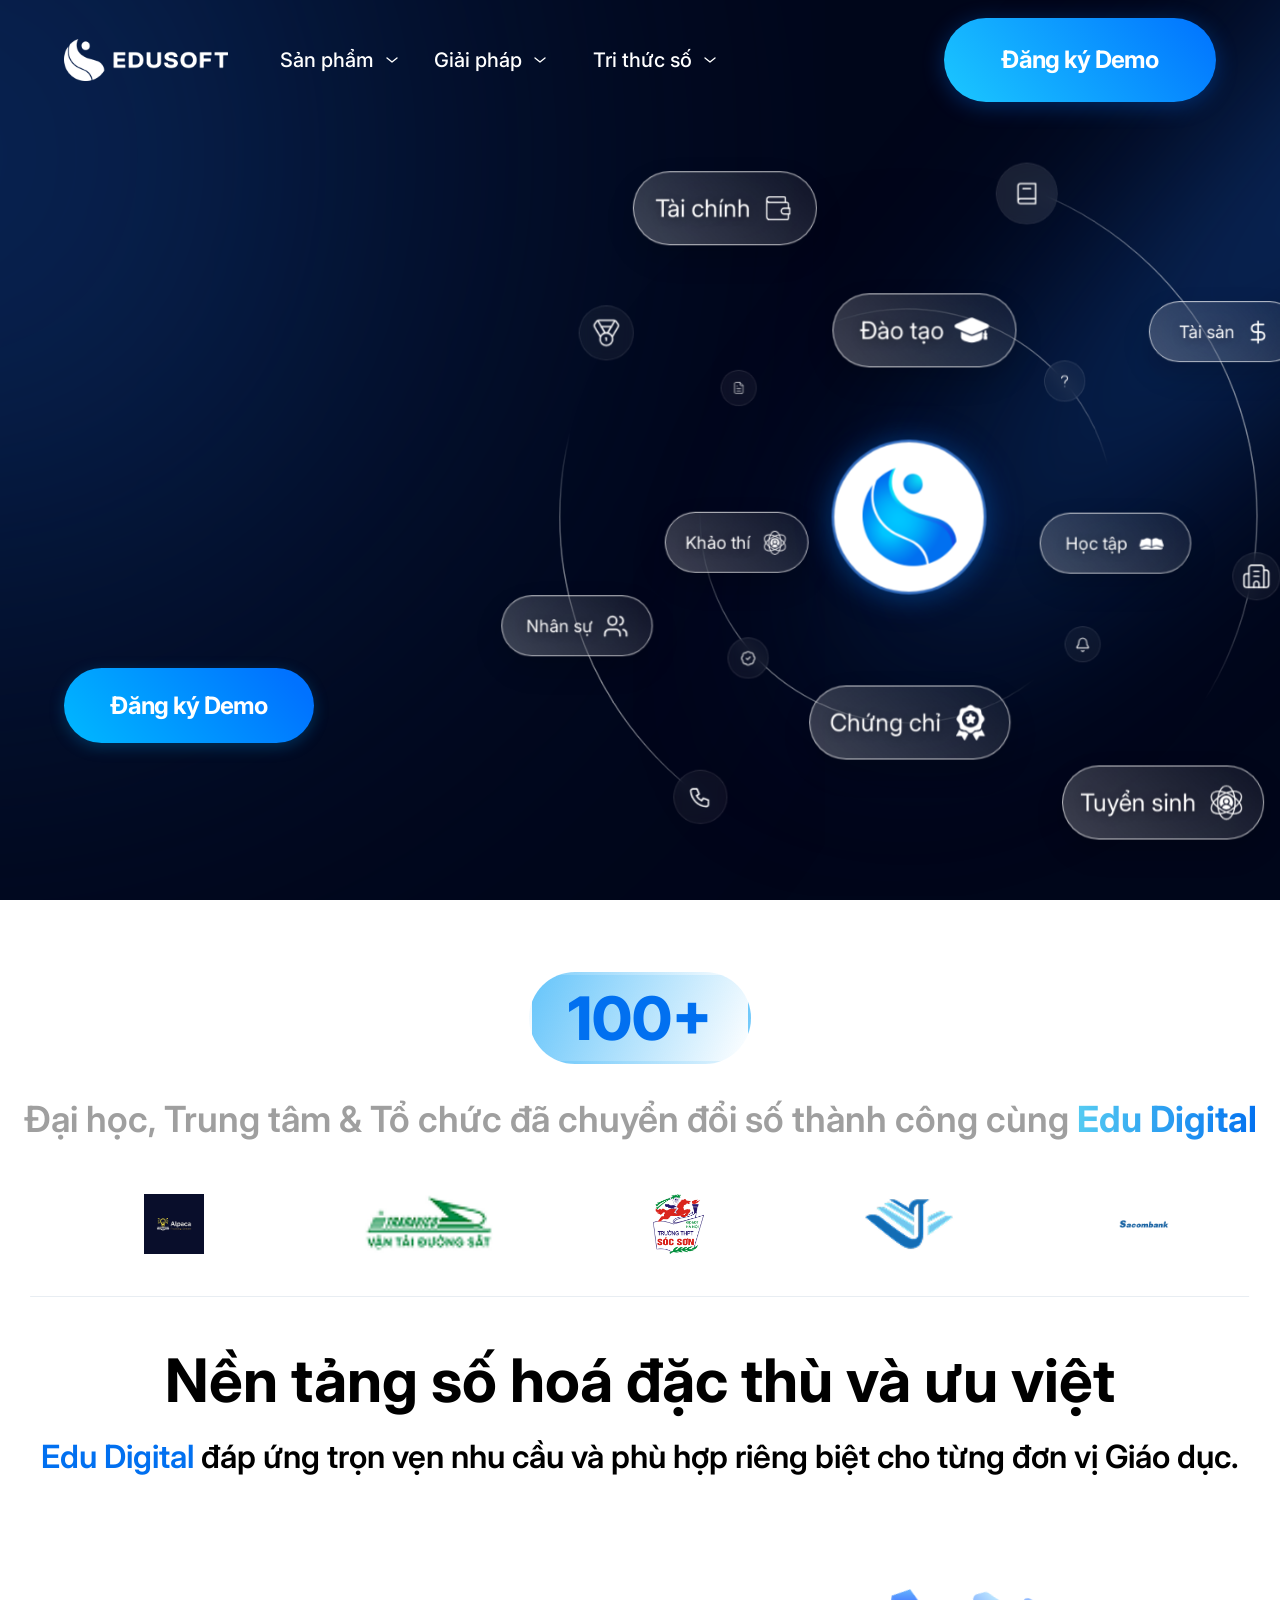
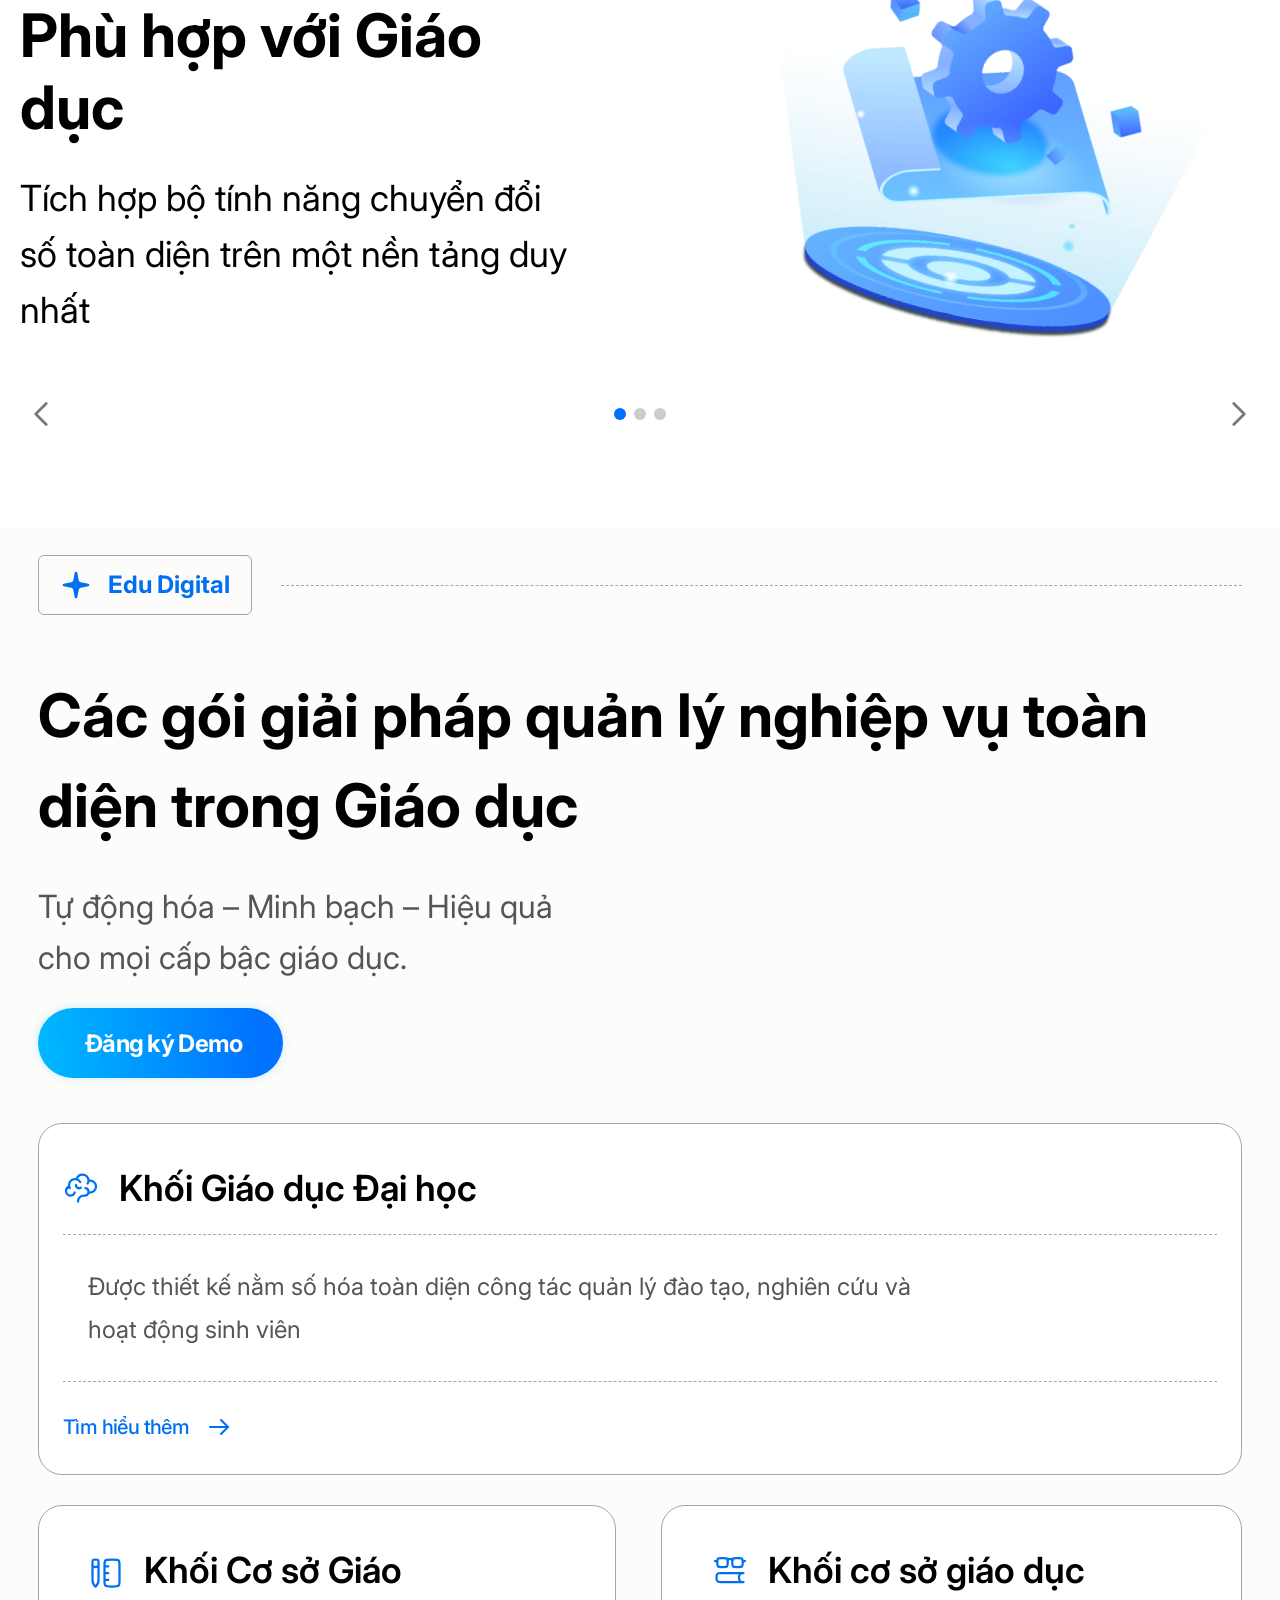
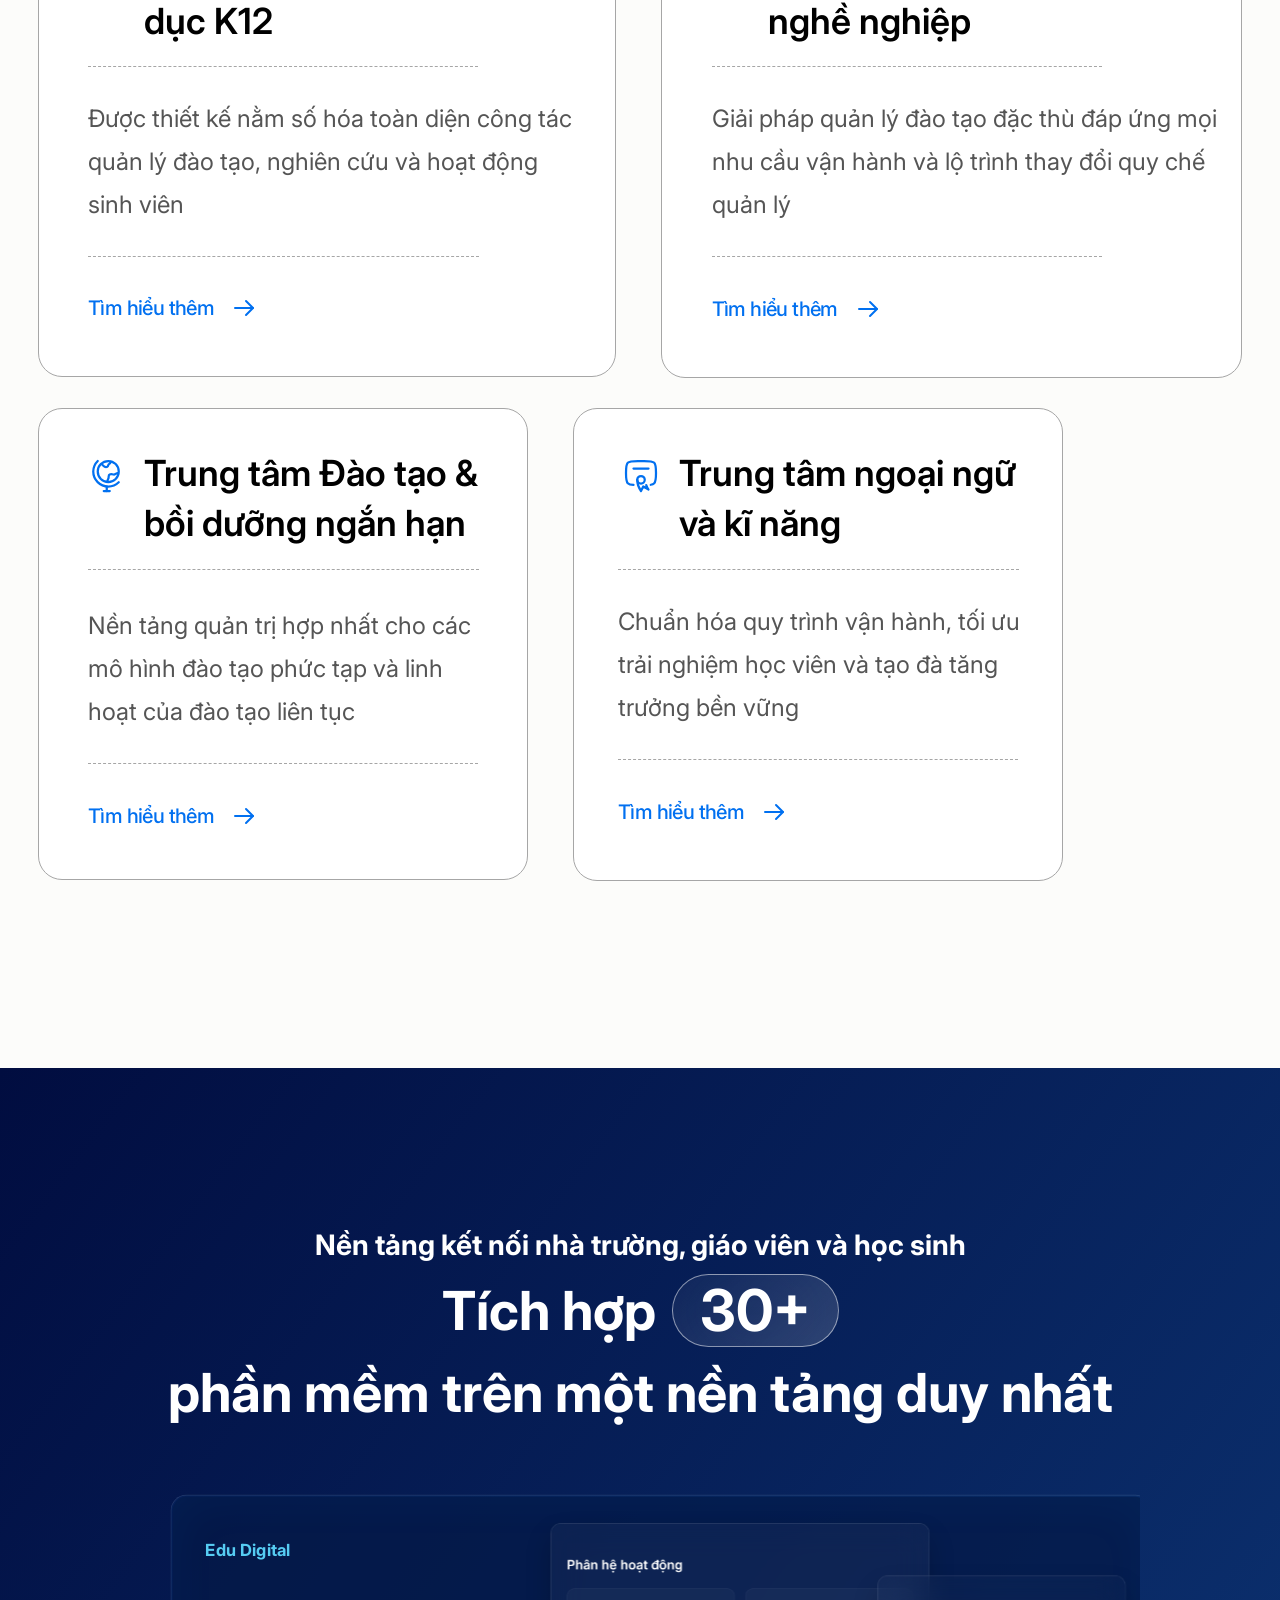
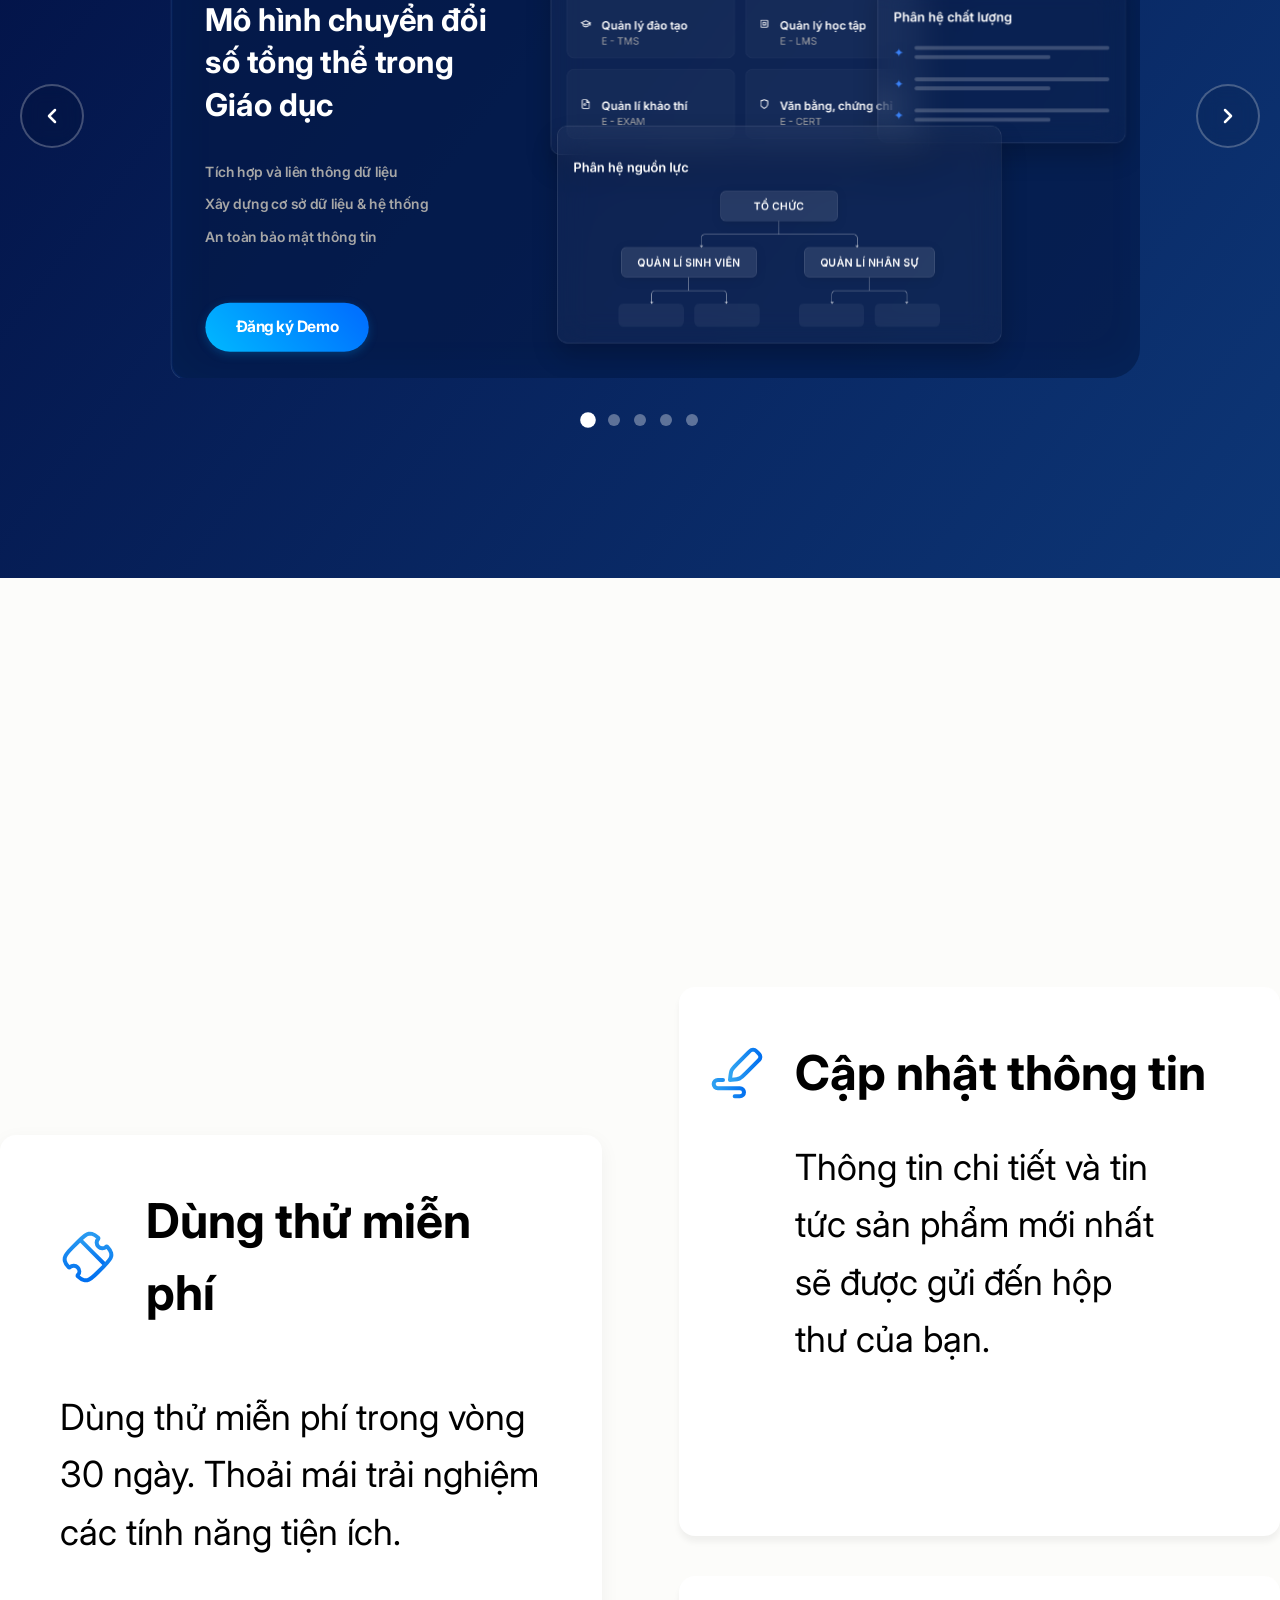
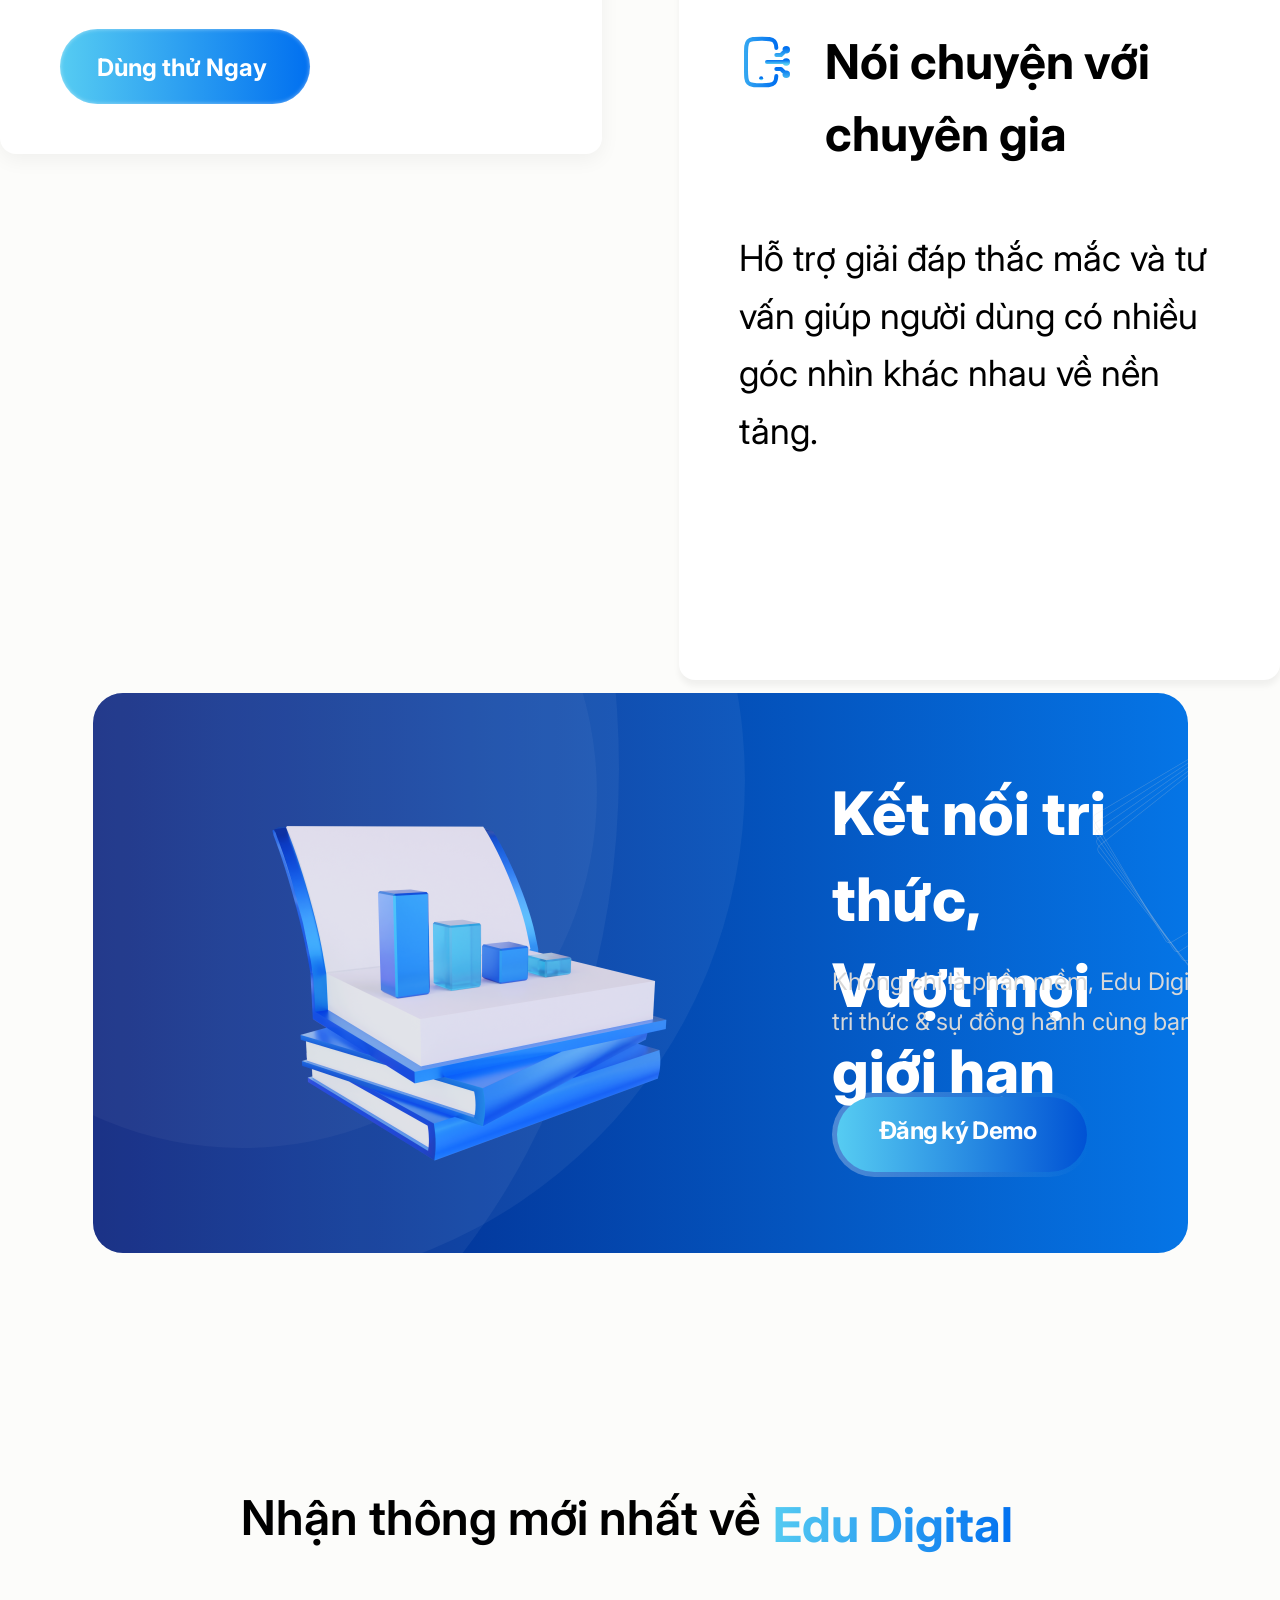
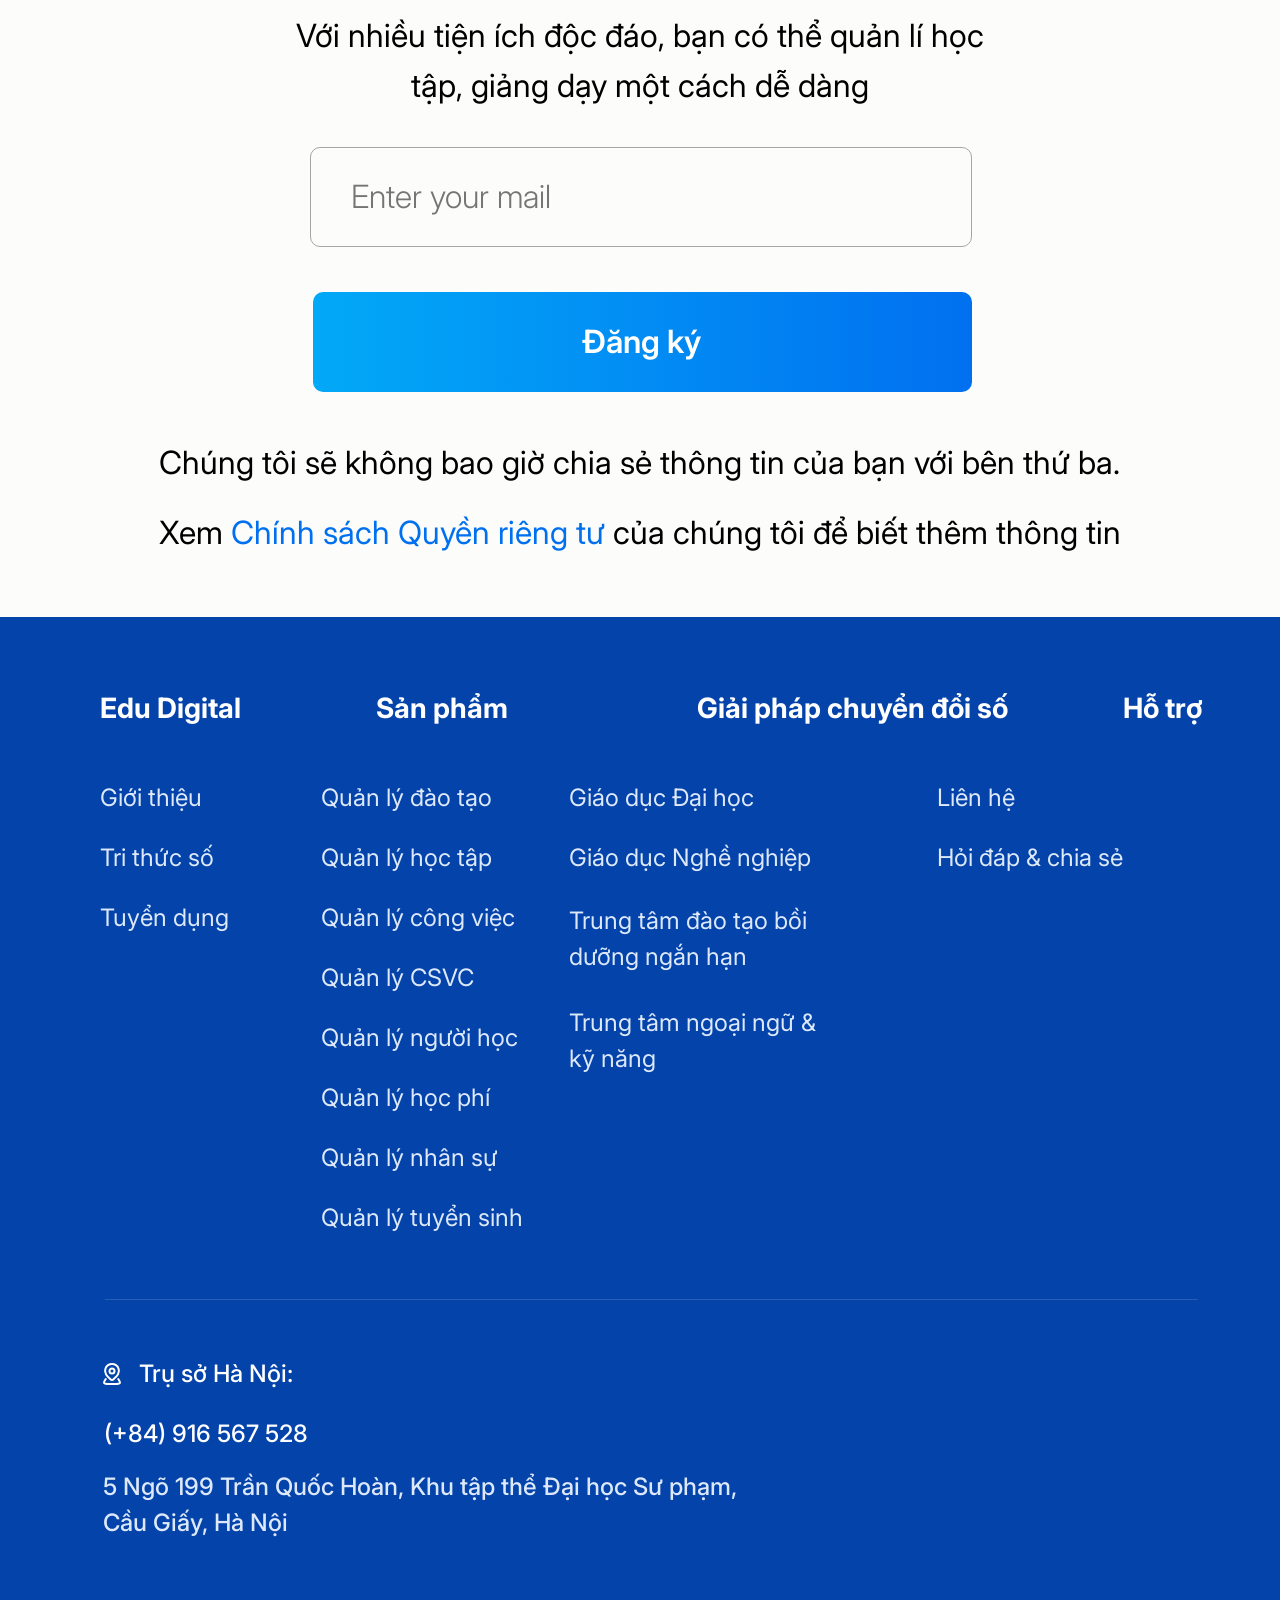
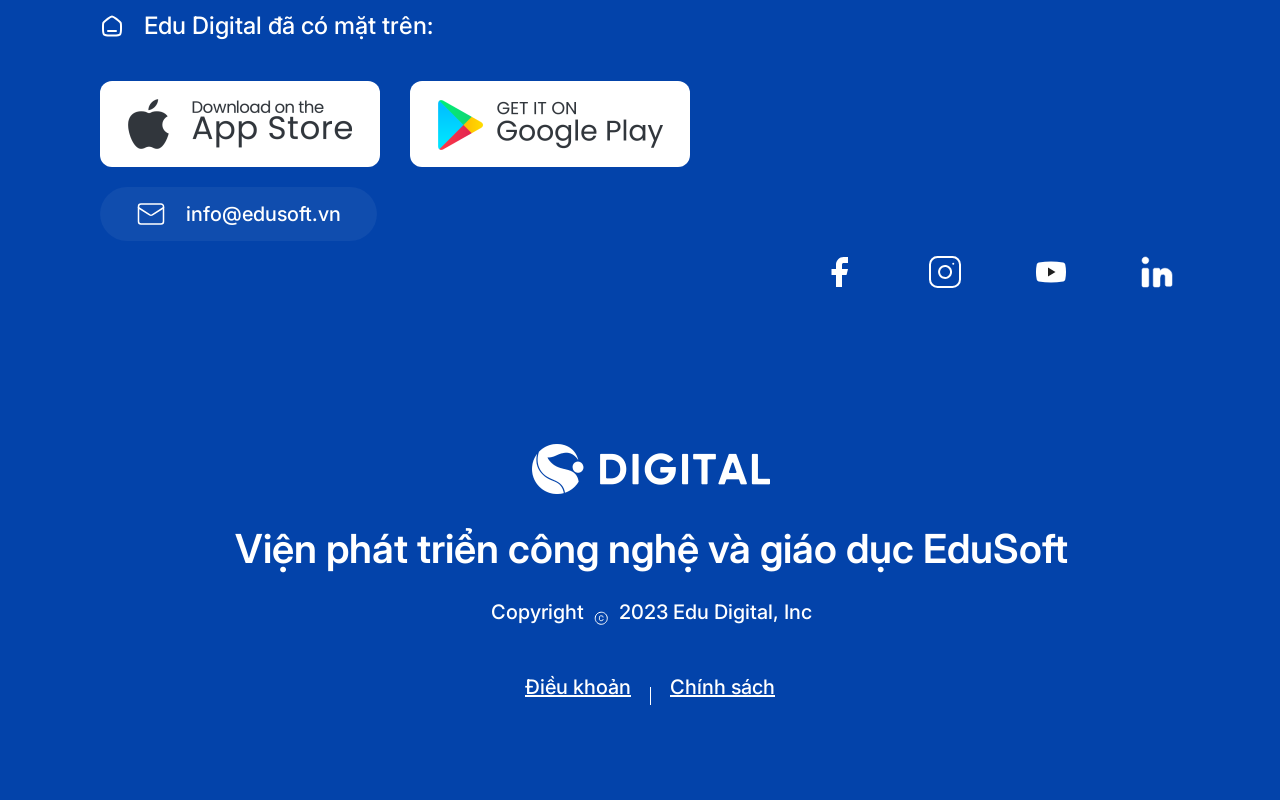
==== commit de52d467: "trả ảnh" ====
--- a/MainPage2/index.html
+++ b/MainPage2/index.html
@@ -228,7 +228,7 @@
                                 <img class="logo-item" loading="lazy" alt="" src="./public/THCS xuân đỉnh 1.png"
                                     style="height: 60px; object-fit: contain;" />
                                 <img class="logo-item" loading="lazy" alt=""
-                                    src="./public/TamSơn_Logo(Horizontal)_RGB 1.png"
+                                    src="./public/TamSon_LogoHorizontal_RGB-768x223.png"
                                     style="height: 60px; object-fit: contain;" />
                                 <img class="logo-item" loading="lazy" alt="" src="./public/bactuliemlogo 1.png"
                                     style="height: 60px; object-fit: contain;" />
@@ -266,7 +266,7 @@
                                 <img class="logo-item" loading="lazy" alt="" src="./public/THCS xuân đỉnh 1.png"
                                     style="height: 60px; object-fit: contain;" />
                                 <img class="logo-item" loading="lazy" alt=""
-                                    src="./public/TamSơn_Logo(Horizontal)_RGB 1.png"
+                                    src="./public/TamSon_LogoHorizontal_RGB-768x223.png"
                                     style="height: 60px; object-fit: contain;" />
                                 <img class="logo-item" loading="lazy" alt="" src="./public/bactuliemlogo 1.png"
                                     style="height: 60px; object-fit: contain;" />
@@ -567,8 +567,8 @@
 
                                         .hero-slide-wrapper .hero-container {
                                             width: 100%;
-                                            max-width: 1460px;
-                                            /* TĂNG ĐỂ ÔM TRỌN CÁC THẺ BÊN PHẢI */
+                                            max-width: 1500px;
+                                            /* TĂNG ĐỂ ÔM TRỌN CÁC THẺ BÊN PHẢI VÀ TẠO KHÔNG GIAN */
                                             background: rgba(13, 54, 118, 0.3);
                                             border-radius: 24px;
                                             padding: 2px;
@@ -578,7 +578,7 @@
                                         .hero-slide-wrapper .glass-wrapper {
                                             background: rgba(4, 21, 63, 0.6);
                                             border-radius: 22px;
-                                            padding: 60px;
+                                            padding: 40px 50px; /* GIẢM PADDING ĐỂ NÚT KHÔNG BỊ CẮT */
                                             display: flex;
                                             gap: 40px;
                                             box-shadow: inset 0 0 80px rgba(0, 163, 255, 0.05);
@@ -594,30 +594,30 @@
                                         .hero-slide-wrapper .subtitle {
                                             color: var(--cyan);
                                             font-family: 'Lato', sans-serif;
-                                            font-size: 1.2rem;
+                                            font-size: 1.6rem;
                                             font-weight: 700;
-                                            margin-bottom: 1rem;
+                                            margin-bottom: 1.25rem;
                                         }
 
                                         .hero-slide-wrapper .title {
                                             color: white;
                                             font-family: 'Lato', sans-serif;
-                                            font-size: 2.5rem;
+                                            font-size: 3rem; /* GIẢM TỪ 3.5rem ĐỂ VỪA VẶN CHIỀU CAO */
                                             font-weight: 700;
-                                            line-height: 1.3;
+                                            line-height: 1.35;
                                             margin-bottom: 2rem;
                                         }
 
                                         .hero-slide-wrapper .feature-list {
                                             list-style: none;
-                                            margin-bottom: 3rem;
+                                            margin-bottom: 4rem;
                                             padding: 0;
                                         }
 
                                         .hero-slide-wrapper .feature-list li {
                                             color: var(--text-gray);
-                                            font-size: 1rem;
-                                            margin-bottom: 1rem;
+                                            font-size: 1.35rem; /* Tăng từ 1rem */
+                                            margin-bottom: 1.5rem; /* Tăng khoảng cách */
                                             font-weight: 600;
                                         }
 
@@ -628,8 +628,8 @@
                                             position: relative;
                                             min-height: 650px;
                                             /* MỞ RỘNG CHIỀU CAO ĐỂ CHỨA BOTTOM */
-                                            min-width: 820px;
-                                            /* KHỚP VỚI KHÔNG GIAN BÊN PHẢI */
+                                            min-width: 880px;
+                                            /* KHỚP VỚI KHÔNG GIAN BÊN PHẢI (left 500 + width 380) */
                                         }
 
                                         .hero-slide-wrapper .glass-card {
